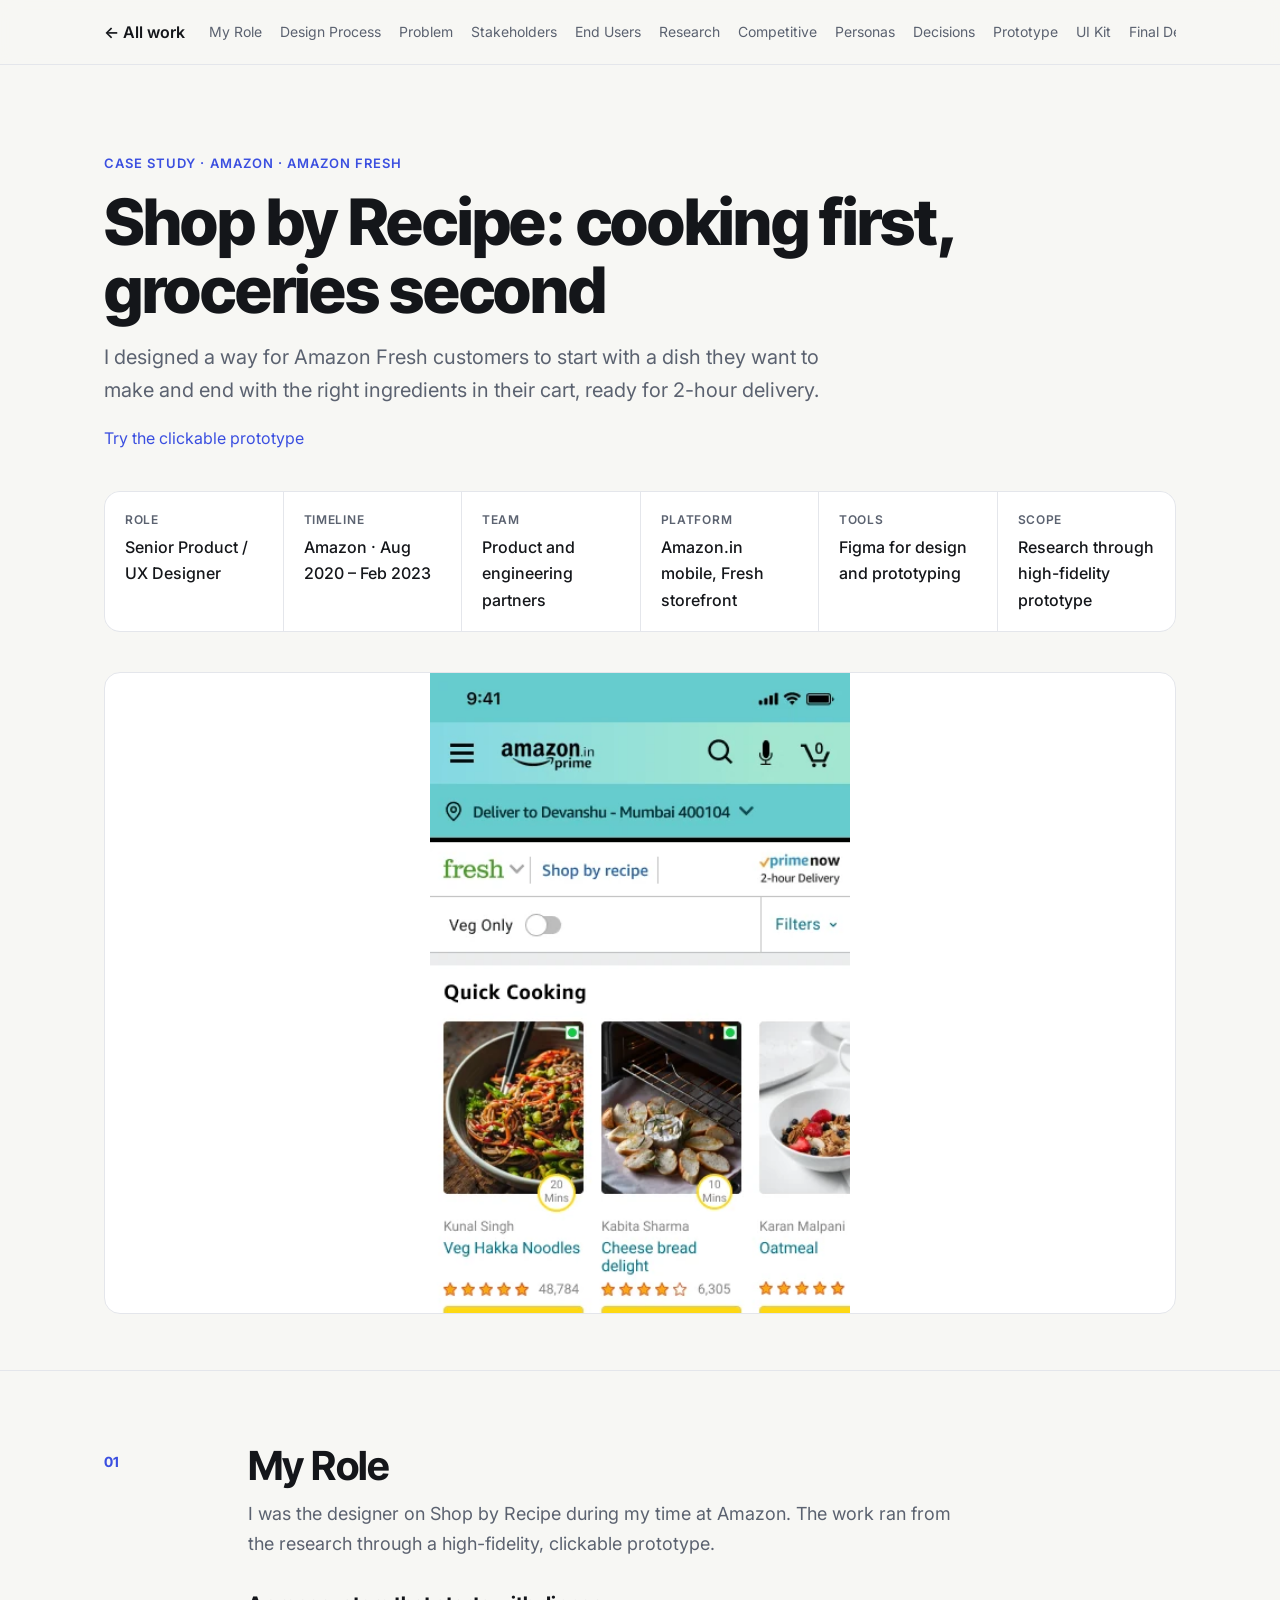
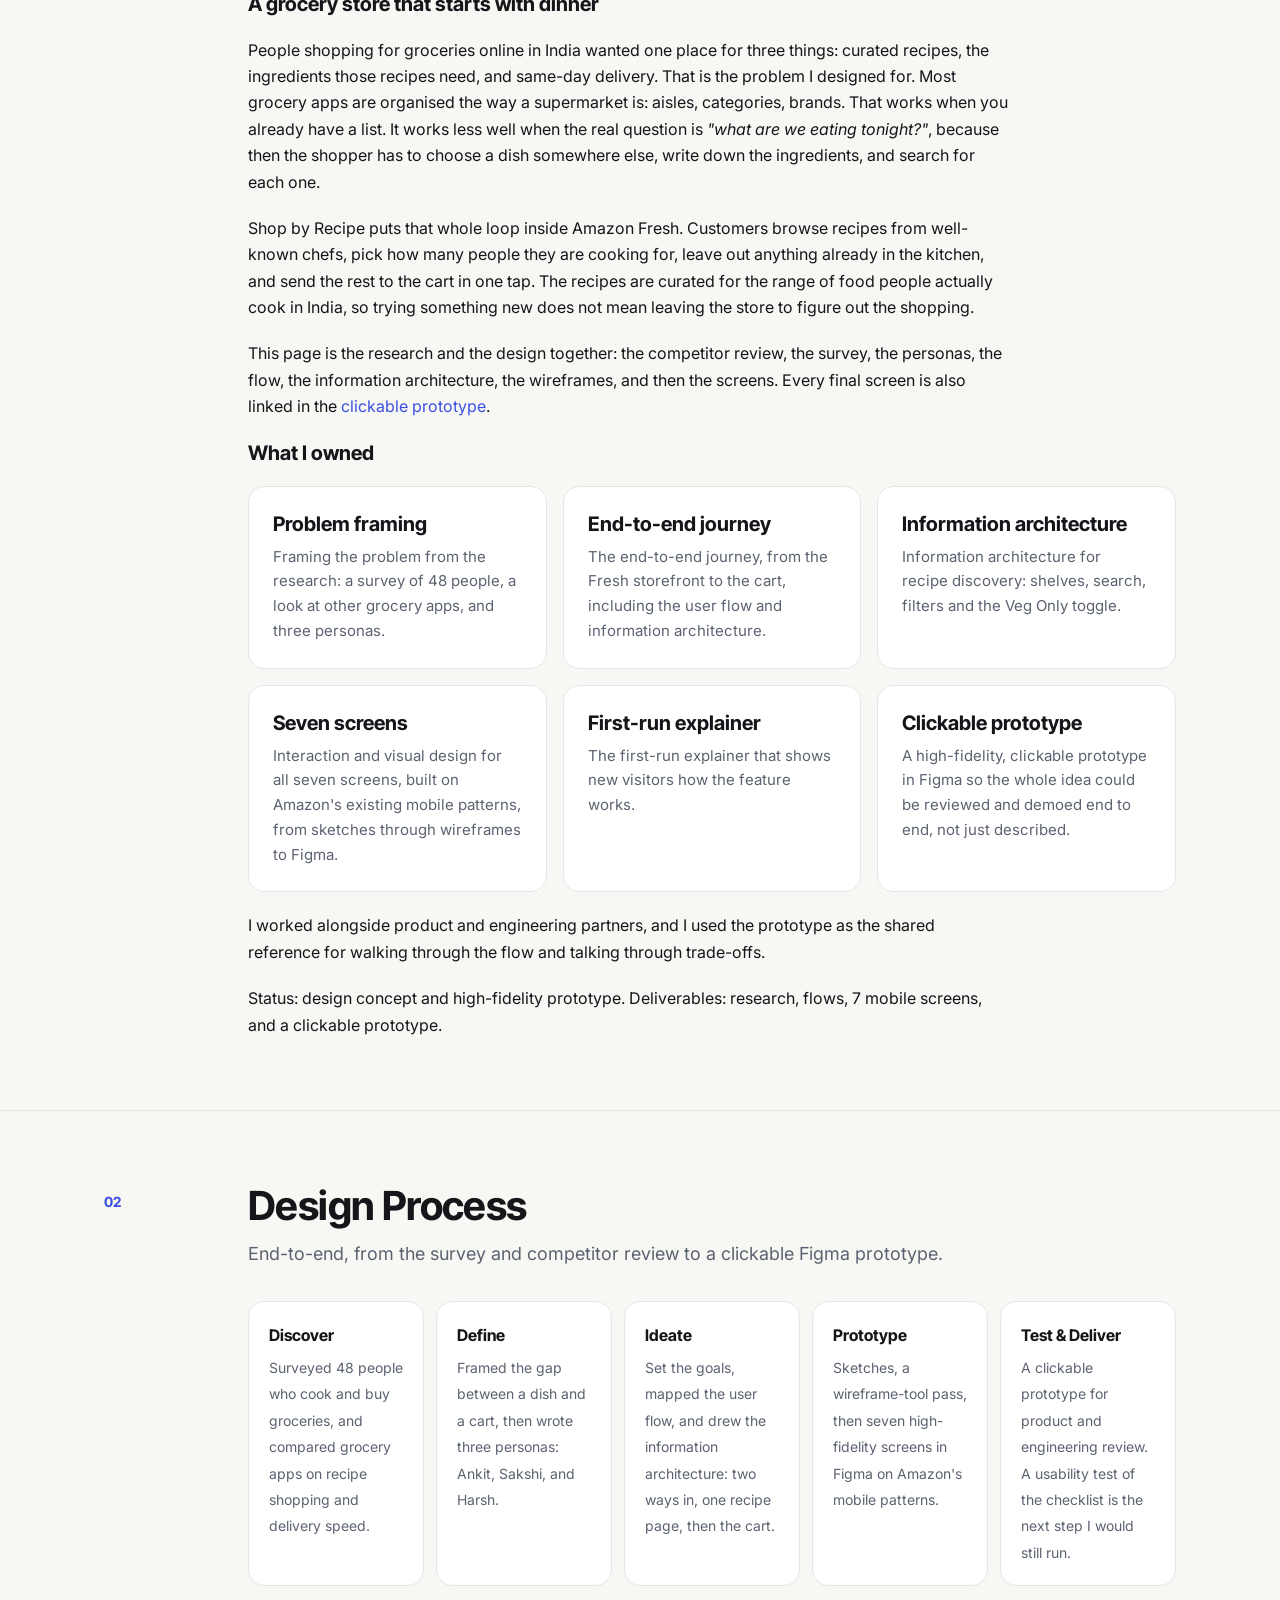
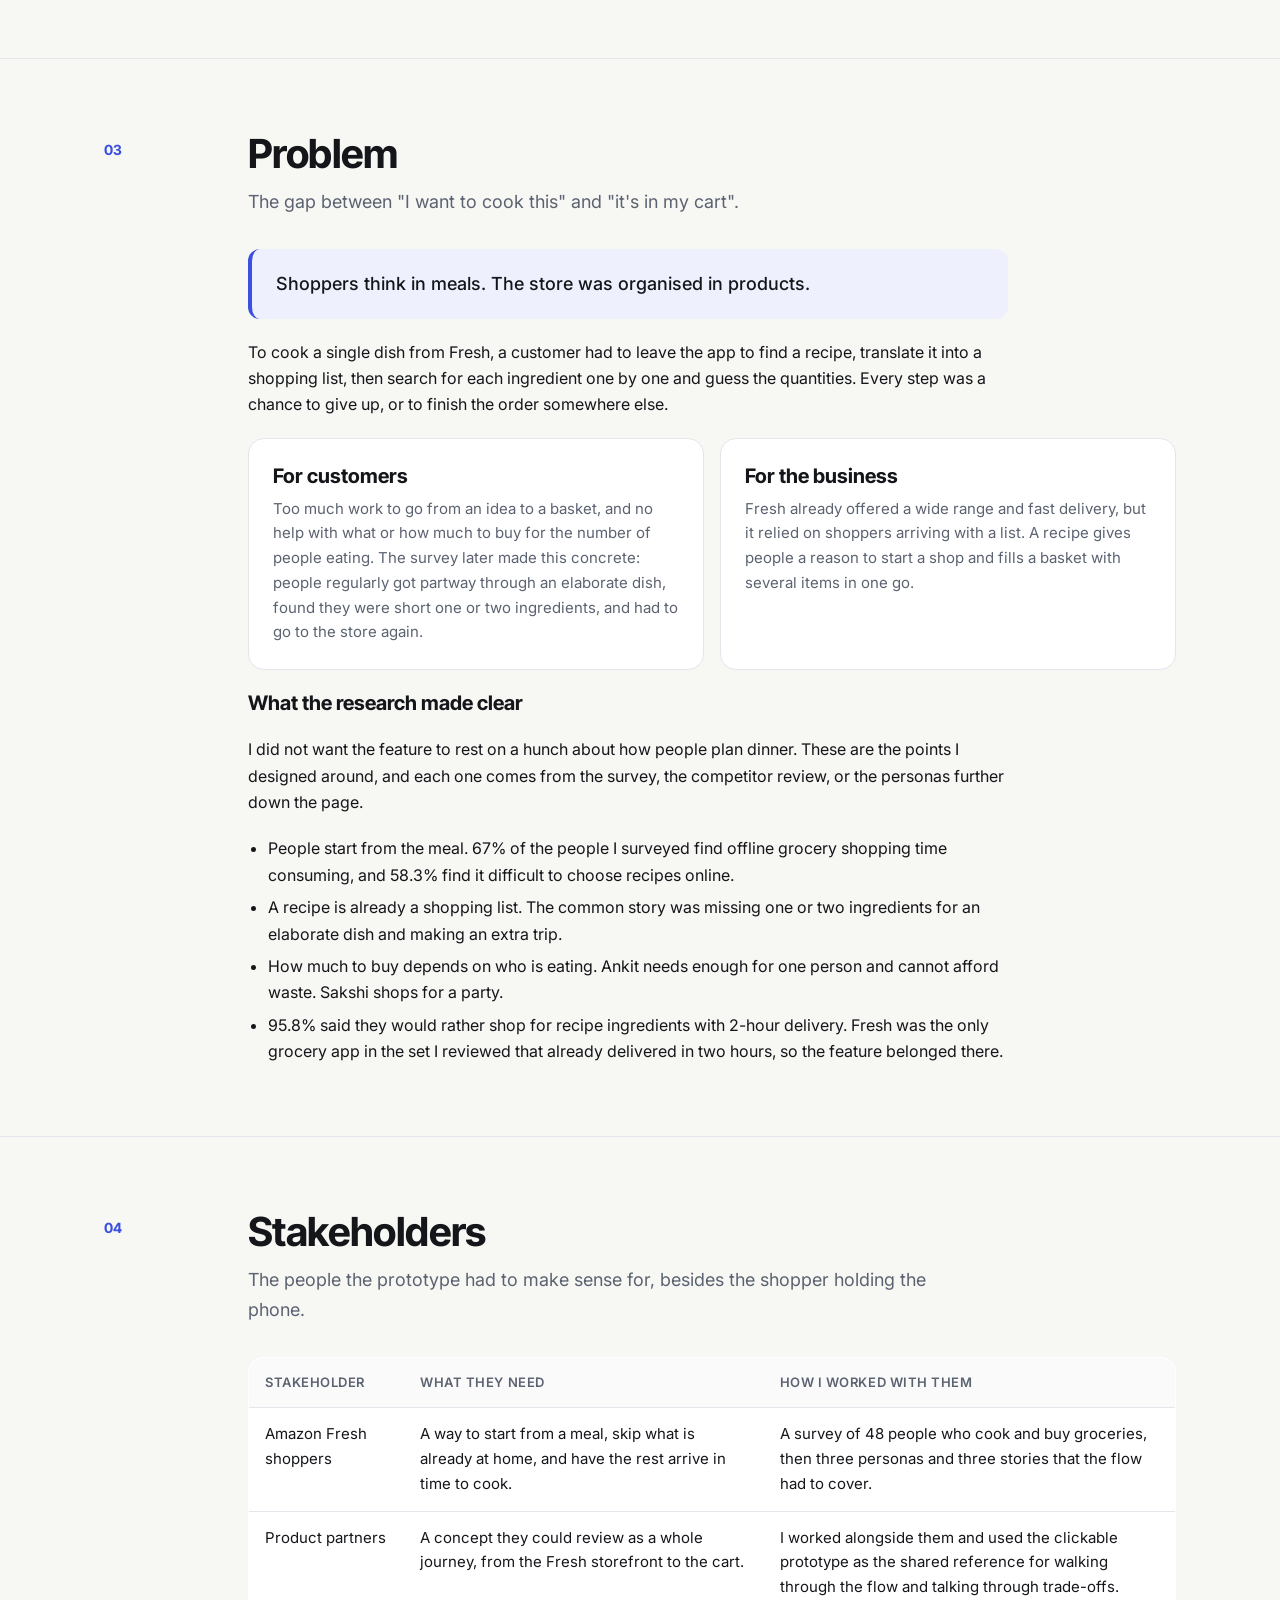
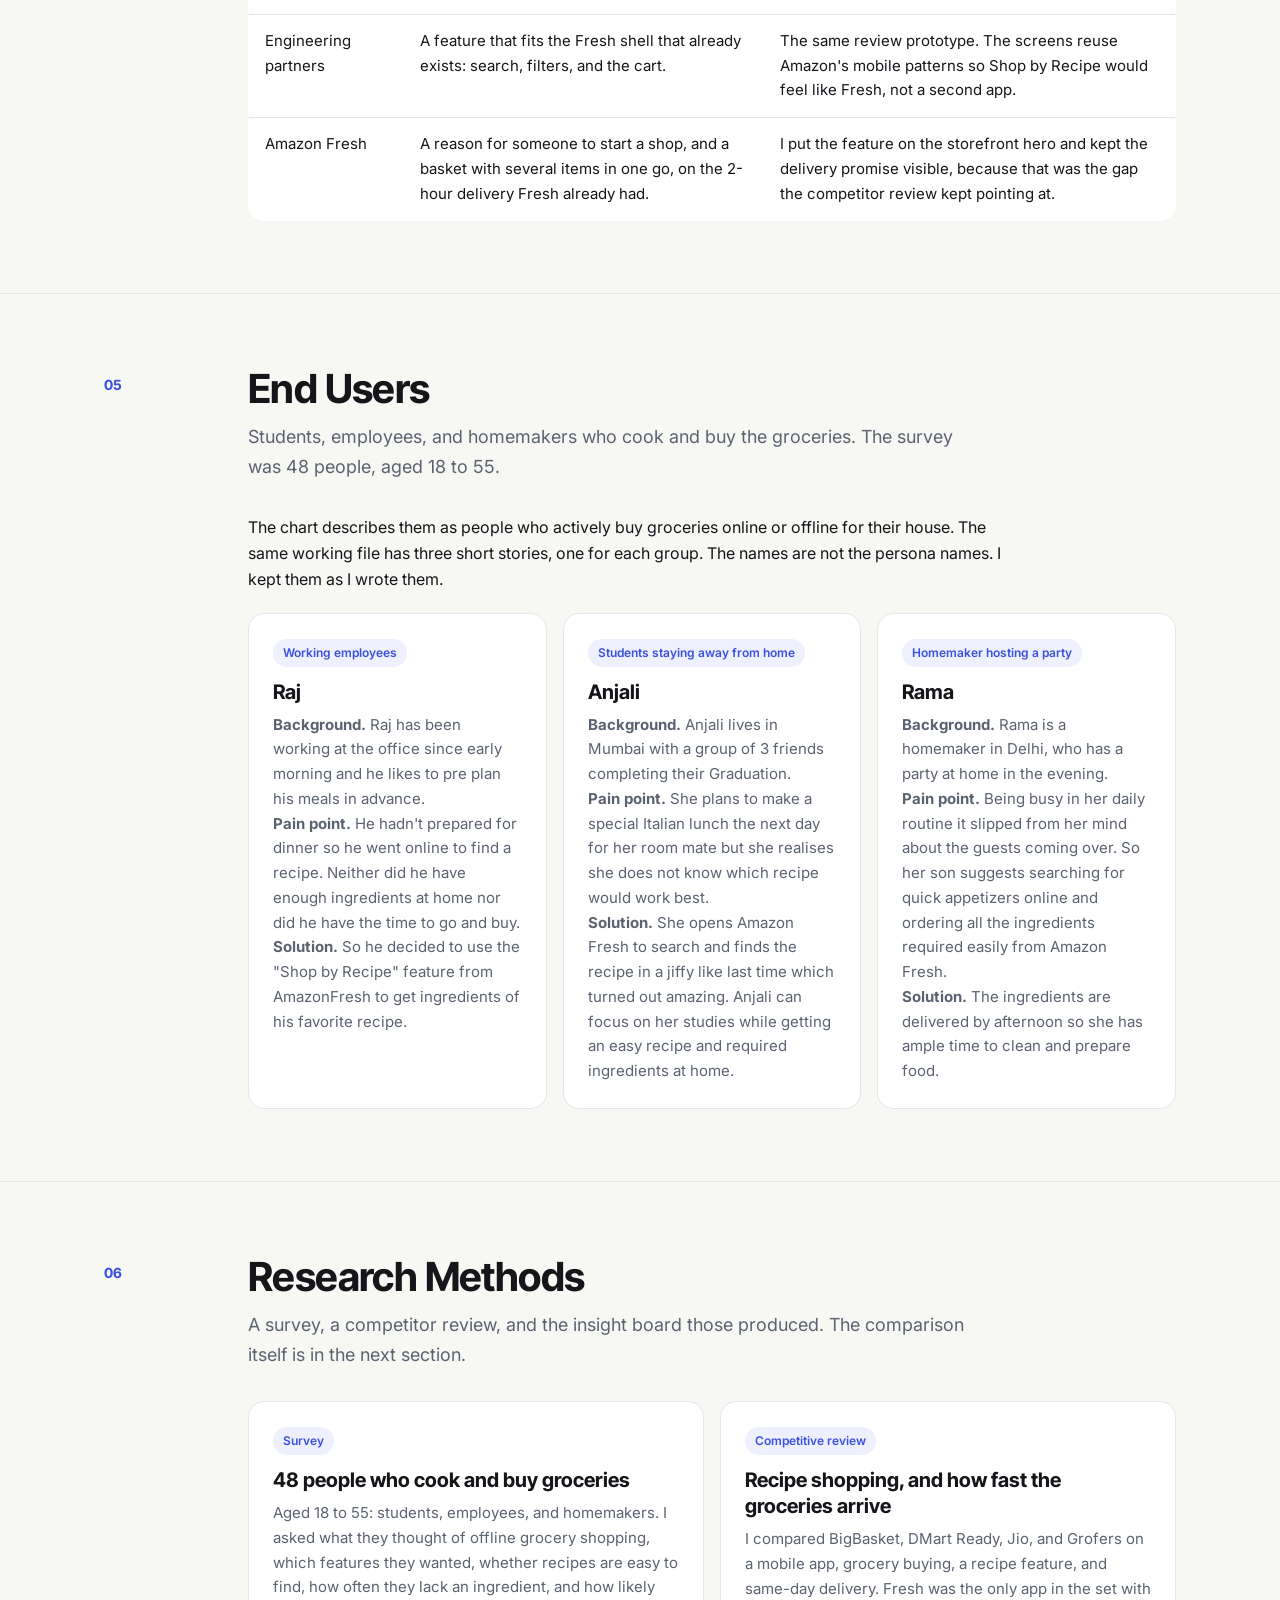
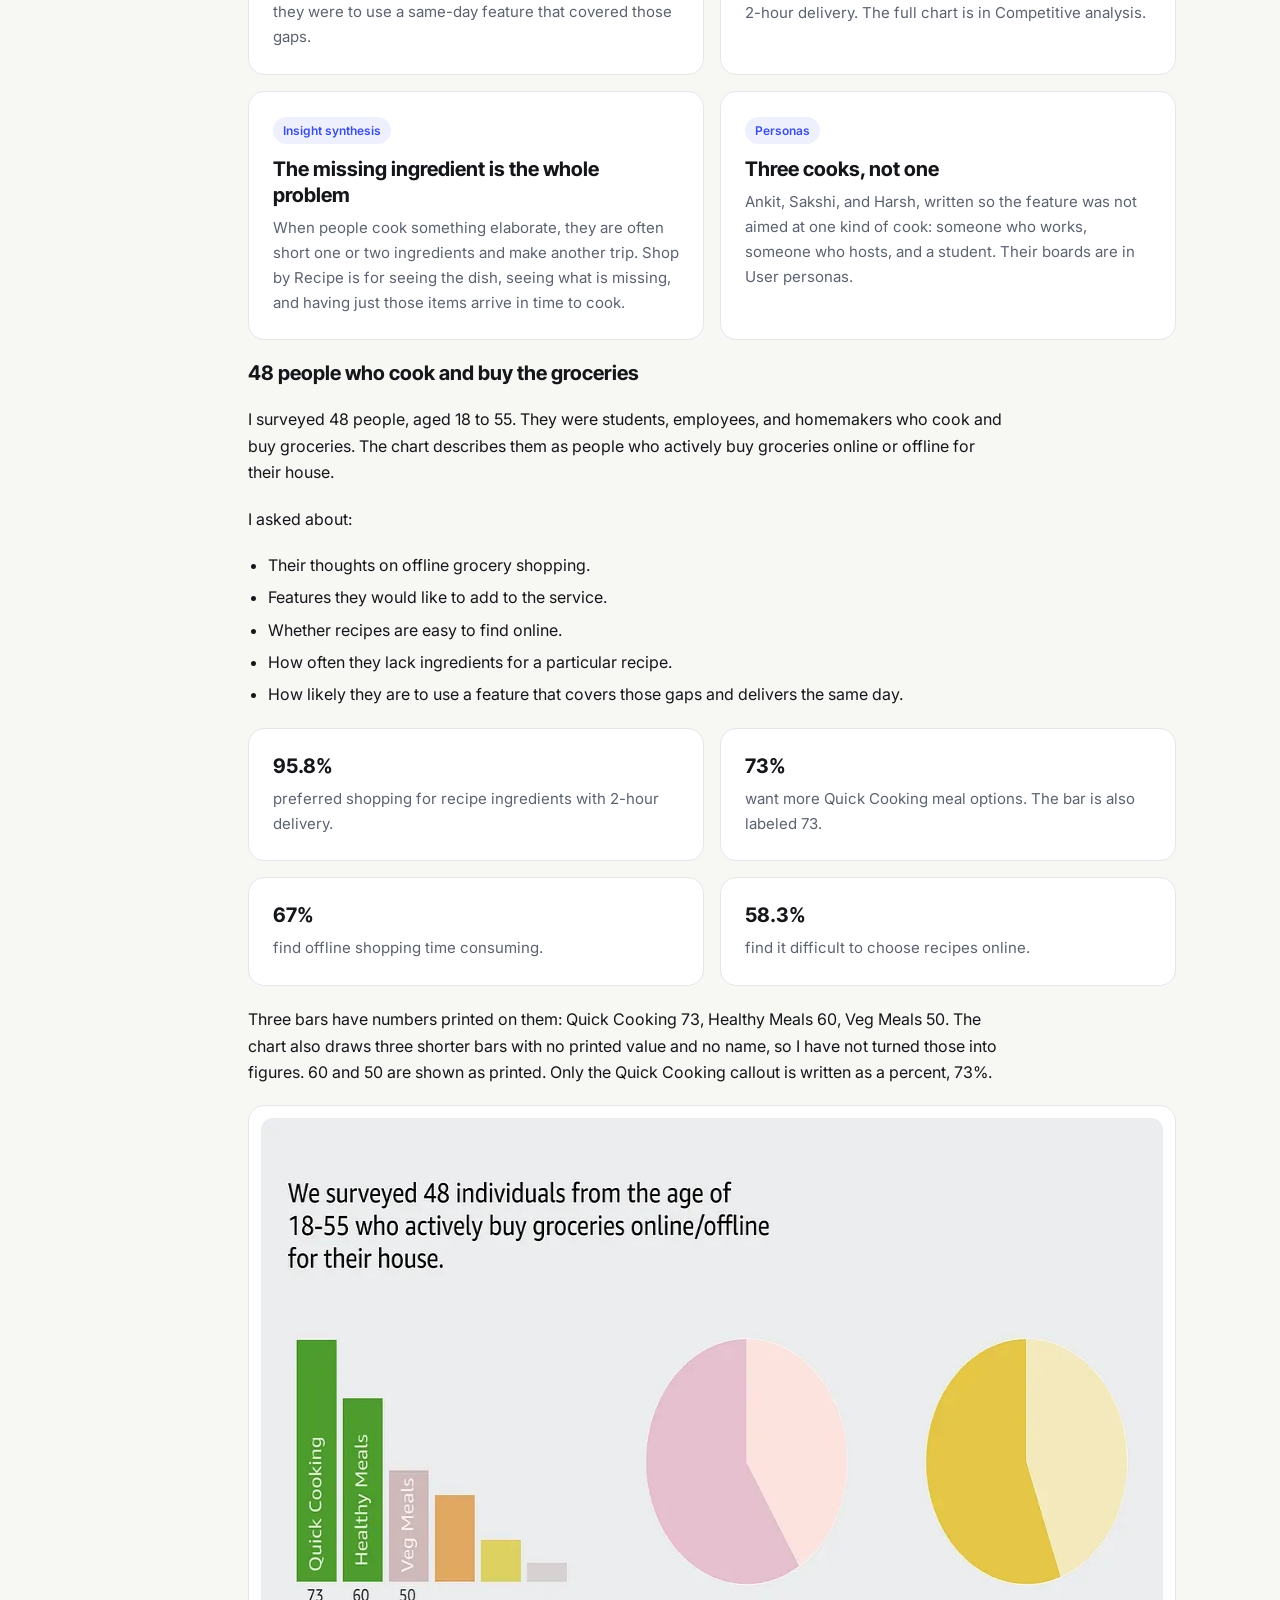
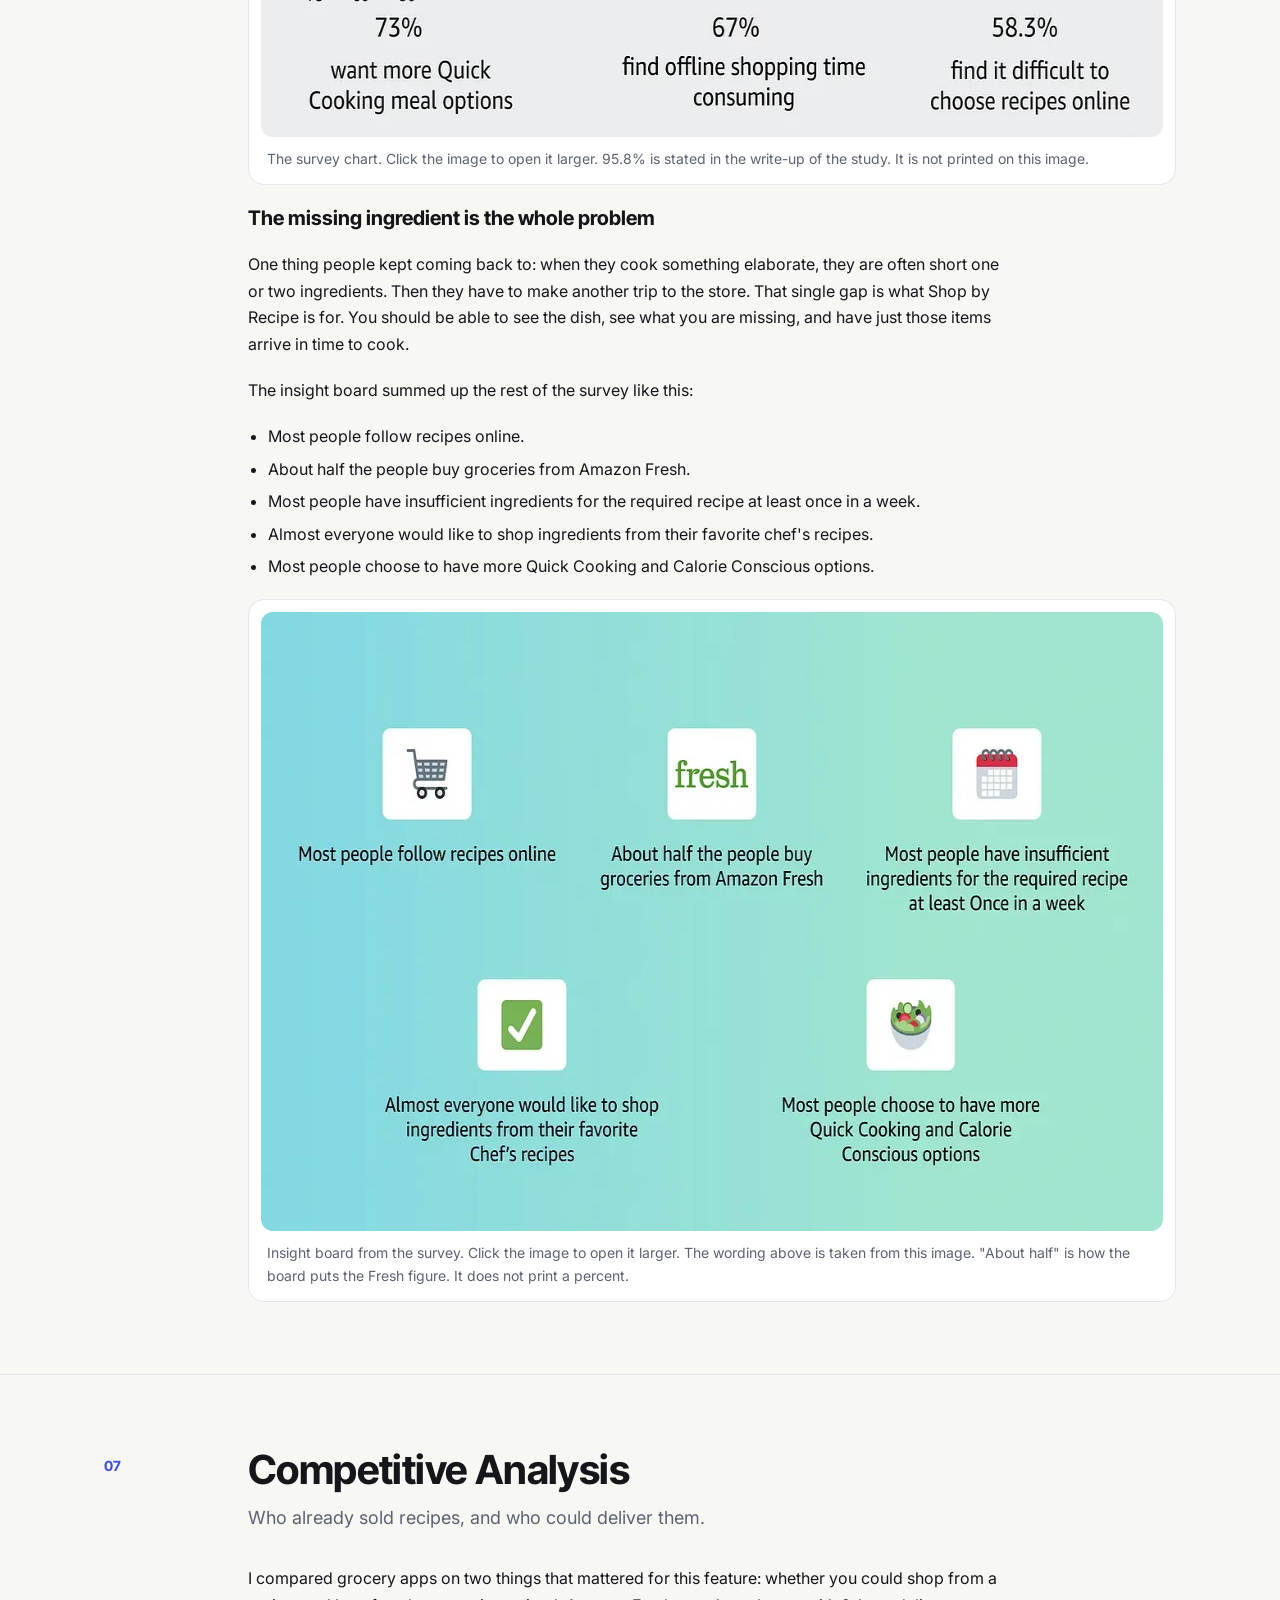
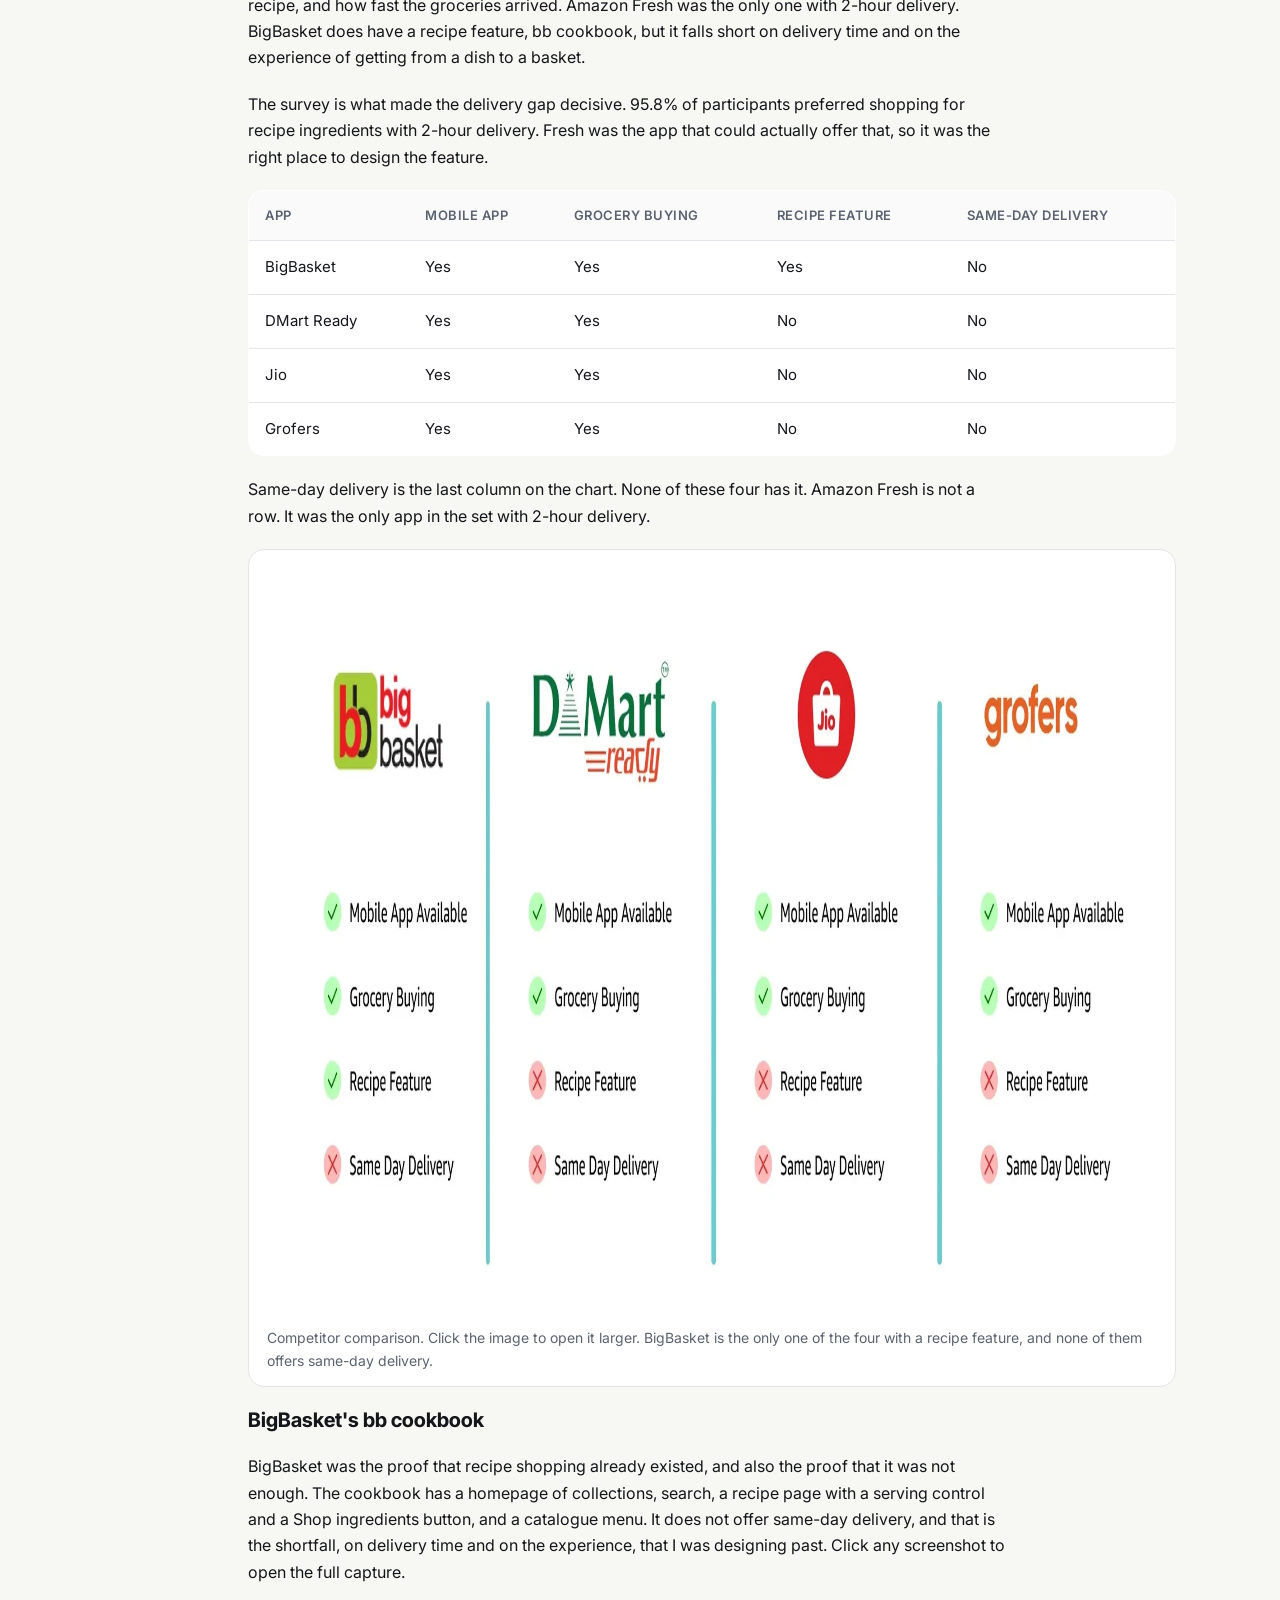
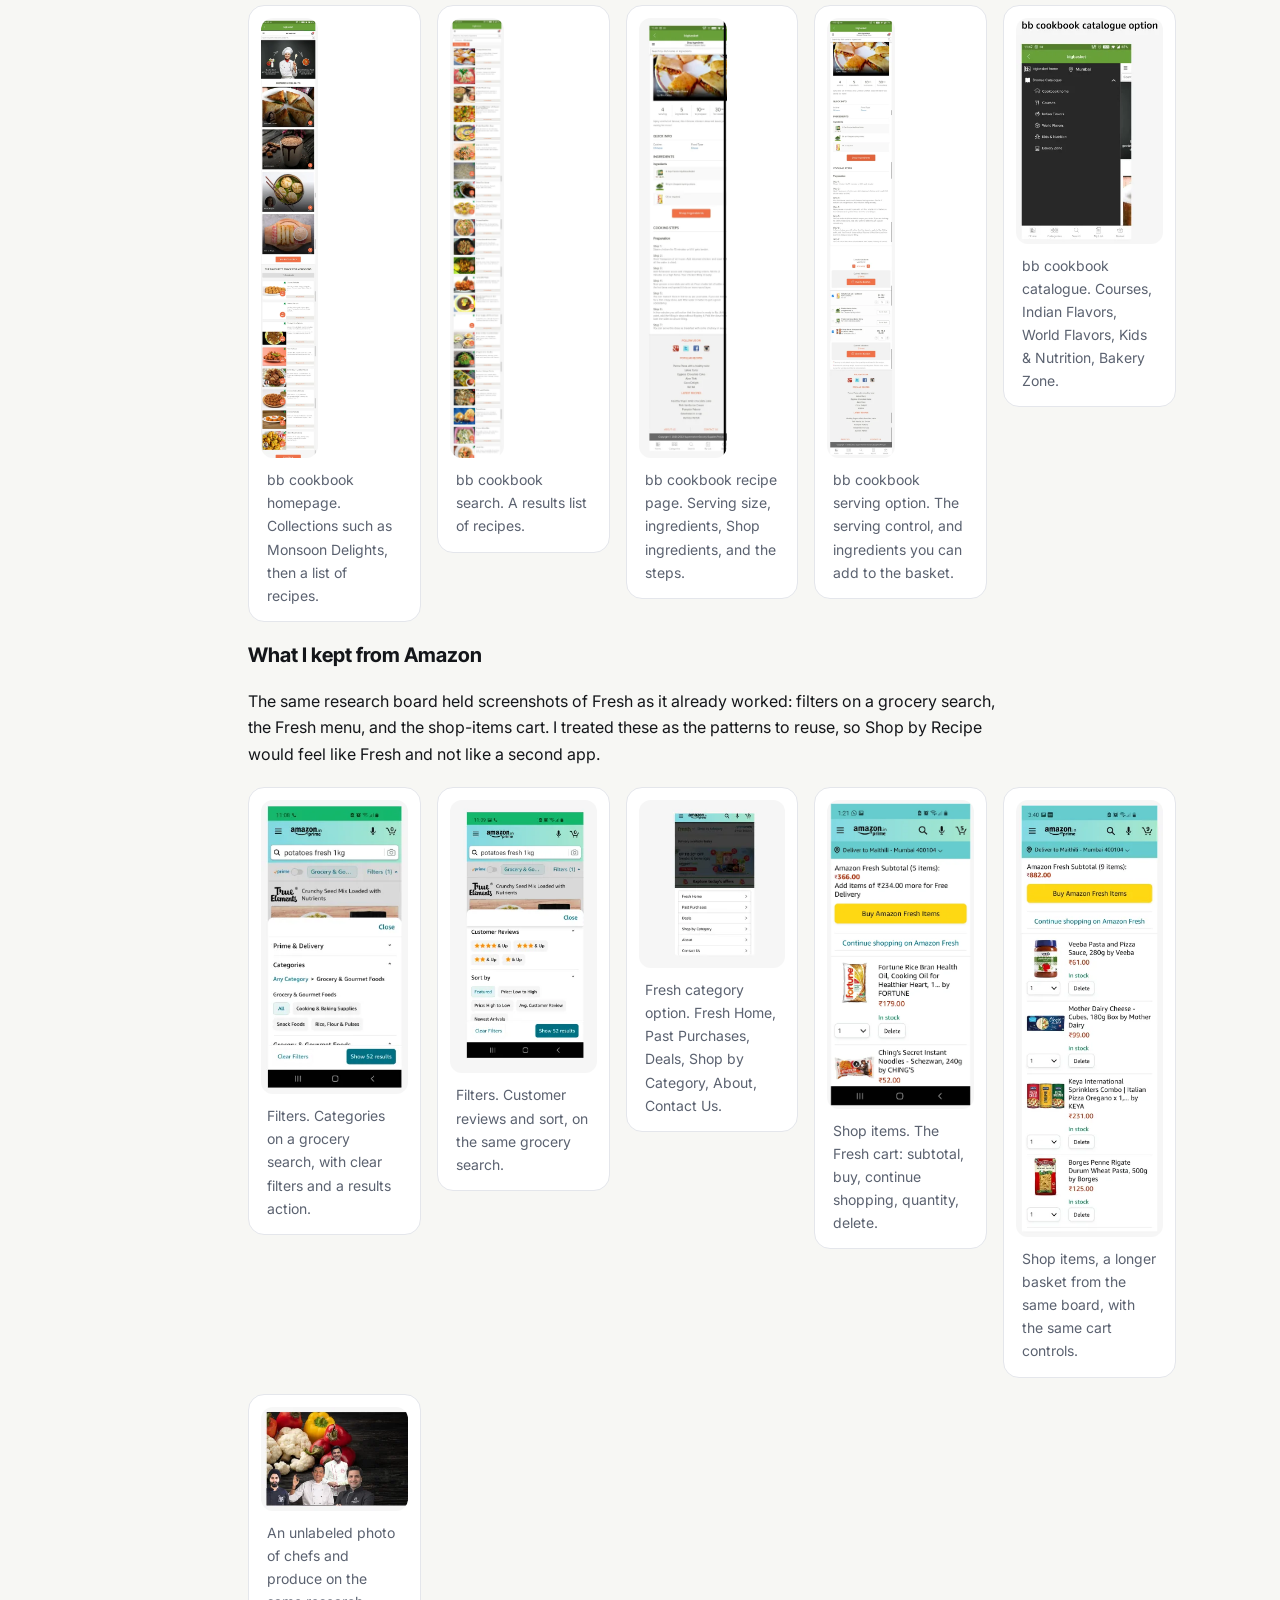
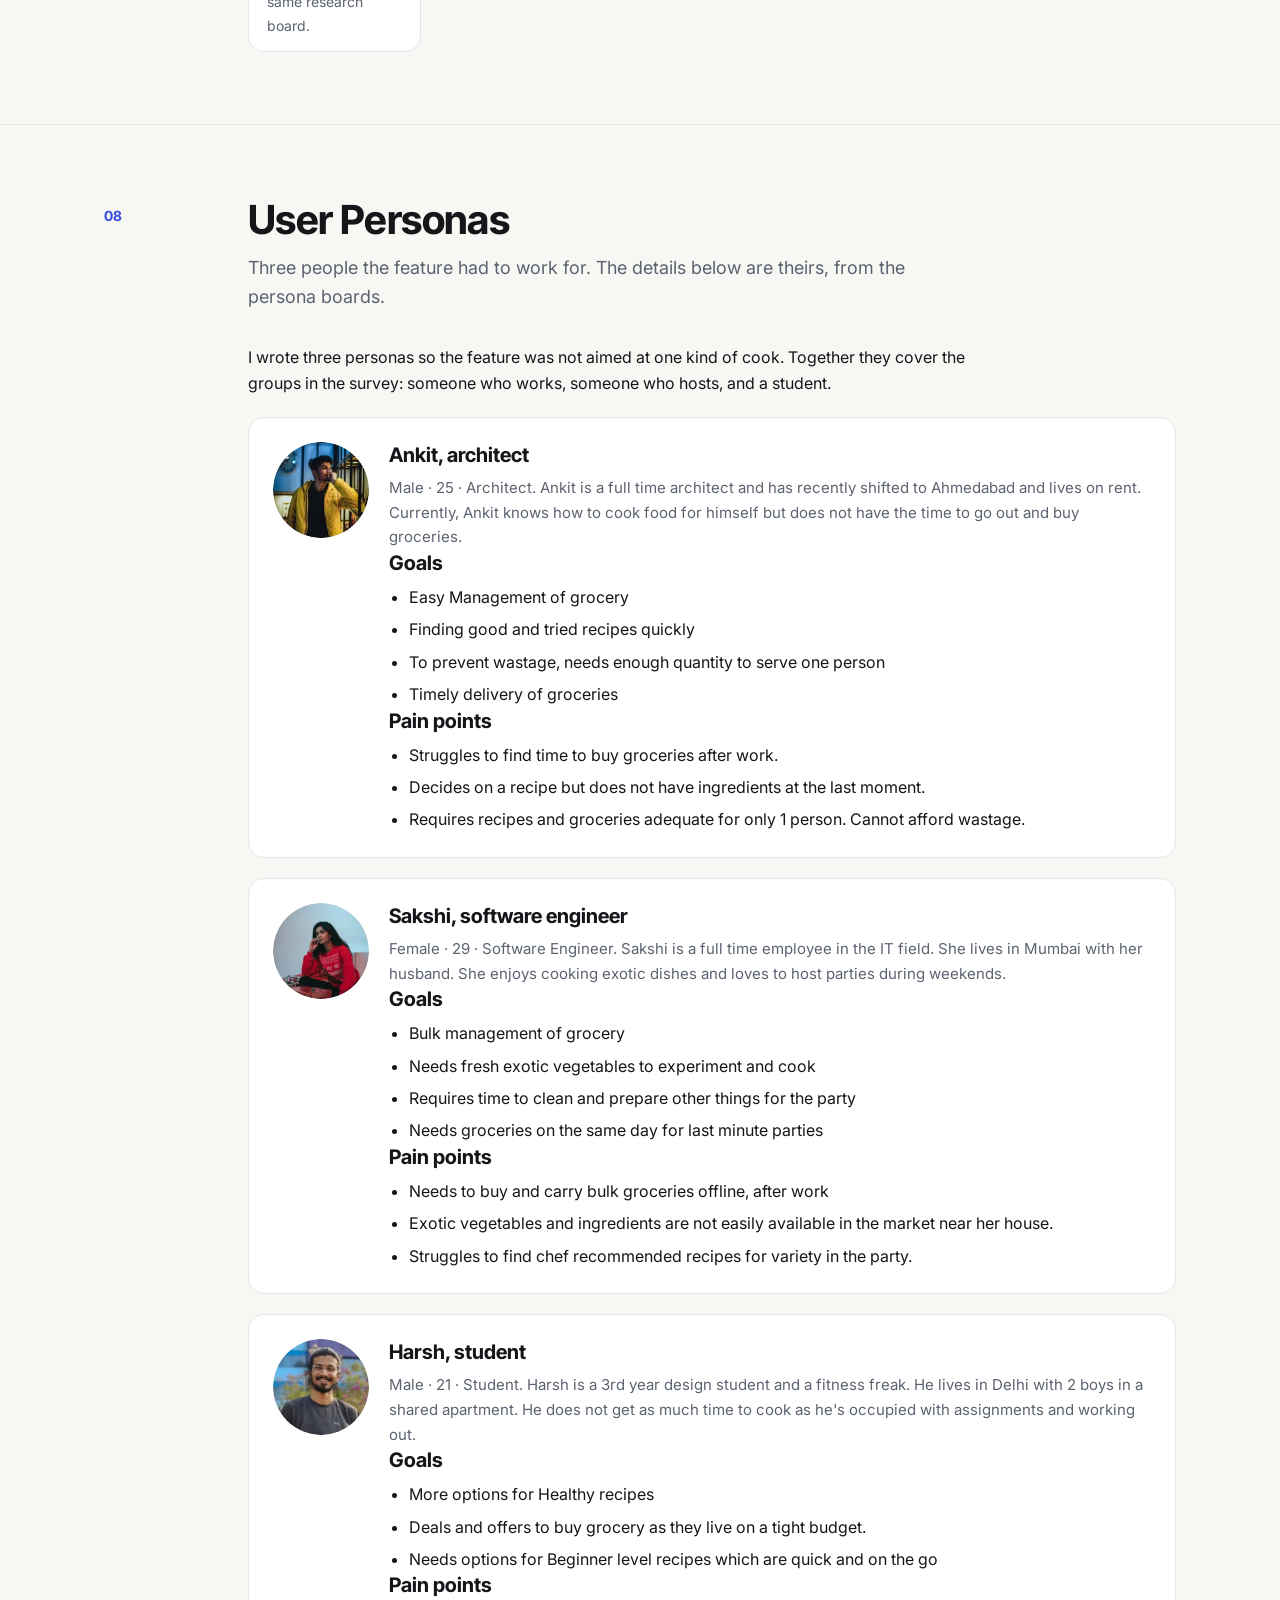
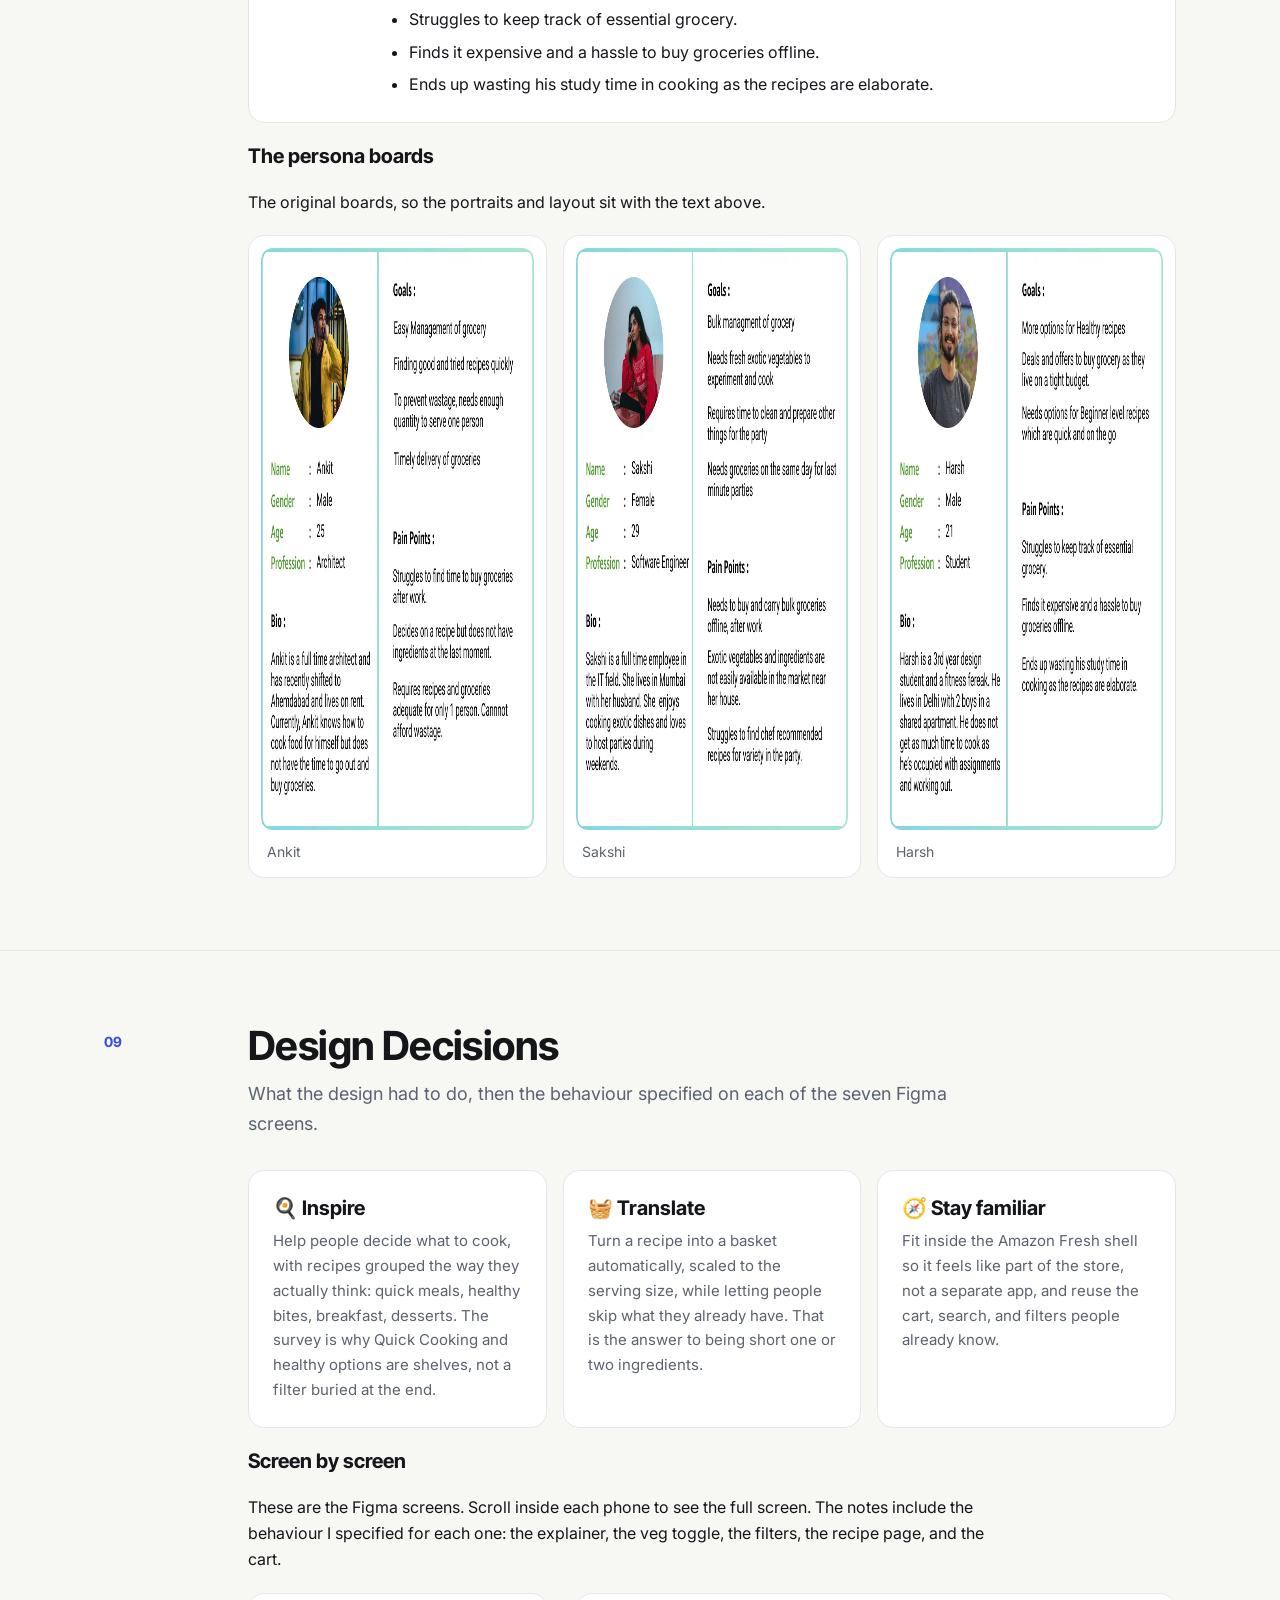
==== index.html @ cc18c510 "Rebuild the Amazon Fresh case study on the shared template. Move the existing research, information " ====
<!doctype html>
<html lang="en">
<head>
<meta charset="utf-8"><meta name="viewport" content="width=device-width,initial-scale=1">
<title>Shop by Recipe for Amazon Fresh — Case Study · Suvarna Myneni</title>
<meta name="description" content="How I researched and designed Shop by Recipe for Amazon Fresh: a mobile flow that turns a dish you want to cook into a ready-to-buy grocery cart. Case study by Suvarna Myneni.">
<meta property="og:title" content="Shop by Recipe for Amazon Fresh · Suvarna Myneni">
<meta property="og:description" content="From the survey and competitor review to a filled Fresh cart. UX case study and clickable prototype.">
<meta property="og:image" content="img/03-shop-by-recipe-home-thumb.webp">
<link rel="stylesheet" href="case-study.css">
<style>
/* Layout only, for tall phone captures and the five-step journey. No palette overrides. */
.cs-cover{display:flex;justify-content:center}
.cs-cover img{width:min(100%,420px);height:640px;object-fit:cover;object-position:top}
.frame{max-height:680px;overflow:auto}
.frame img{width:100%;max-width:375px;height:auto;margin-inline:auto}
.pair{display:grid;grid-template-columns:minmax(180px,300px) 1fr;gap:28px;align-items:start}
.film{display:grid;grid-template-columns:repeat(auto-fill,minmax(150px,1fr));gap:16px;align-items:start}
.film figure{margin:0}
.film img{width:auto;max-width:100%;max-height:440px;height:auto}
.table-scroll{overflow-x:auto}
table.wide{min-width:720px}
.ia ul{margin-top:6px}
.journey{display:grid;grid-template-columns:repeat(5,1fr);gap:12px}
.journey img{width:100%;height:148px;object-fit:cover;object-position:top}
@media (max-width:900px){
  .pair,.journey{grid-template-columns:1fr 1fr}
  .cs-cover img{height:520px}
}
@media (max-width:560px){
  .pair,.journey{grid-template-columns:1fr}
  .frame img{max-width:100%}
}
</style>
</head>
<body>
<nav class="cs-nav"><div class="wrap">
  <a class="back" href="https://suvarnamyneni-project.github.io/">← All work</a>
  <div class="links">
    <a href="#role">My Role</a><a href="#design">Design Process</a><a href="#problem">Problem</a><a href="#stakeholders">Stakeholders</a><a href="#users">End Users</a><a href="#research">Research</a><a href="#competitive">Competitive</a><a href="#personas">Personas</a><a href="#decisions">Decisions</a><a href="#prototype">Prototype</a><a href="#uikit">UI Kit</a><a href="#final">Final Design</a><a href="#outcome">Outcome</a><a href="#metrics">Metrics</a>
  </div>
</div></nav>

<header class="cs-hero"><div class="wrap">
  <div class="eyebrow">Case Study · Amazon · Amazon Fresh</div>
  <h1>Shop by Recipe: cooking first, groceries second</h1>
  <p class="lede">I designed a way for Amazon Fresh customers to start with a dish they want to make and end with the right ingredients in their cart, ready for 2-hour delivery.</p>
  <p style="margin-top:18px"><a href="walkthrough.html">Try the clickable prototype</a></p>
  <dl class="meta">
    <div><dt>Role</dt><dd>Senior Product / UX Designer</dd></div>
    <div><dt>Timeline</dt><dd>Amazon · Aug 2020 – Feb 2023</dd></div>
    <div><dt>Team</dt><dd>Product and engineering partners</dd></div>
    <div><dt>Platform</dt><dd>Amazon.in mobile, Fresh storefront</dd></div>
    <div><dt>Tools</dt><dd>Figma for design and prototyping</dd></div>
    <div><dt>Scope</dt><dd>Research through high-fidelity prototype</dd></div>
  </dl>
  <figure class="cs-cover"><img src="img/03-shop-by-recipe-home.webp" alt="Shop by Recipe homepage on Amazon Fresh, with Quick Cooking recipes, a Veg Only toggle, and Shop items buttons."></figure>
</div></header>

<main>
<section class="cs-section" id="role"><div class="wrap">
  <div class="head"><div class="num">01</div><div><h2>My Role</h2><p>I was the designer on Shop by Recipe during my time at Amazon. The work ran from the research through a high-fidelity, clickable prototype.</p></div></div>
  <div class="body">
    <h3>A grocery store that starts with dinner</h3>
    <p>People shopping for groceries online in India wanted one place for three things: curated recipes, the ingredients those recipes need, and same-day delivery. That is the problem I designed for. Most grocery apps are organised the way a supermarket is: aisles, categories, brands. That works when you already have a list. It works less well when the real question is <em>"what are we eating tonight?"</em>, because then the shopper has to choose a dish somewhere else, write down the ingredients, and search for each one.</p>
    <p>Shop by Recipe puts that whole loop inside Amazon Fresh. Customers browse recipes from well-known chefs, pick how many people they are cooking for, leave out anything already in the kitchen, and send the rest to the cart in one tap. The recipes are curated for the range of food people actually cook in India, so trying something new does not mean leaving the store to figure out the shopping.</p>
    <p>This page is the research and the design together: the competitor review, the survey, the personas, the flow, the information architecture, the wireframes, and then the screens. Every final screen is also linked in the <a href="walkthrough.html">clickable prototype</a>.</p>
    <h3>What I owned</h3>
    <div class="grid g3">
      <div class="card"><h3>Problem framing</h3><p>Framing the problem from the research: a survey of 48 people, a look at other grocery apps, and three personas.</p></div>
      <div class="card"><h3>End-to-end journey</h3><p>The end-to-end journey, from the Fresh storefront to the cart, including the user flow and information architecture.</p></div>
      <div class="card"><h3>Information architecture</h3><p>Information architecture for recipe discovery: shelves, search, filters and the Veg Only toggle.</p></div>
      <div class="card"><h3>Seven screens</h3><p>Interaction and visual design for all seven screens, built on Amazon's existing mobile patterns, from sketches through wireframes to Figma.</p></div>
      <div class="card"><h3>First-run explainer</h3><p>The first-run explainer that shows new visitors how the feature works.</p></div>
      <div class="card"><h3>Clickable prototype</h3><p>A high-fidelity, clickable prototype in Figma so the whole idea could be reviewed and demoed end to end, not just described.</p></div>
    </div>
    <p>I worked alongside product and engineering partners, and I used the prototype as the shared reference for walking through the flow and talking through trade-offs.</p>
    <p>Status: design concept and high-fidelity prototype. Deliverables: research, flows, 7 mobile screens, and a clickable prototype.</p>
  </div>
</div></section>

<section class="cs-section" id="design"><div class="wrap">
  <div class="head"><div class="num">02</div><div><h2>Design Process</h2><p>End-to-end, from the survey and competitor review to a clickable Figma prototype.</p></div></div>
  <div class="body"><div class="process">
    <div class="step"><b>Discover</b><span>Surveyed 48 people who cook and buy groceries, and compared grocery apps on recipe shopping and delivery speed.</span></div>
    <div class="step"><b>Define</b><span>Framed the gap between a dish and a cart, then wrote three personas: Ankit, Sakshi, and Harsh.</span></div>
    <div class="step"><b>Ideate</b><span>Set the goals, mapped the user flow, and drew the information architecture: two ways in, one recipe page, then the cart.</span></div>
    <div class="step"><b>Prototype</b><span>Sketches, a wireframe-tool pass, then seven high-fidelity screens in Figma on Amazon's mobile patterns.</span></div>
    <div class="step"><b>Test &amp; Deliver</b><span>A clickable prototype for product and engineering review. A usability test of the checklist is the next step I would still run.</span></div>
  </div></div>
</div></section>

<section class="cs-section" id="problem"><div class="wrap">
  <div class="head"><div class="num">03</div><div><h2>Problem</h2><p>The gap between "I want to cook this" and "it's in my cart".</p></div></div>
  <div class="body">
    <p class="callout">Shoppers think in meals. The store was organised in products.</p>
    <p>To cook a single dish from Fresh, a customer had to leave the app to find a recipe, translate it into a shopping list, then search for each ingredient one by one and guess the quantities. Every step was a chance to give up, or to finish the order somewhere else.</p>
    <div class="grid g2">
      <div class="card"><h3>For customers</h3><p>Too much work to go from an idea to a basket, and no help with what or how much to buy for the number of people eating. The survey later made this concrete: people regularly got partway through an elaborate dish, found they were short one or two ingredients, and had to go to the store again.</p></div>
      <div class="card"><h3>For the business</h3><p>Fresh already offered a wide range and fast delivery, but it relied on shoppers arriving with a list. A recipe gives people a reason to start a shop and fills a basket with several items in one go.</p></div>
    </div>
    <h3>What the research made clear</h3>
    <p>I did not want the feature to rest on a hunch about how people plan dinner. These are the points I designed around, and each one comes from the survey, the competitor review, or the personas further down the page.</p>
    <ul>
      <li>People start from the meal. 67% of the people I surveyed find offline grocery shopping time consuming, and 58.3% find it difficult to choose recipes online.</li>
      <li>A recipe is already a shopping list. The common story was missing one or two ingredients for an elaborate dish and making an extra trip.</li>
      <li>How much to buy depends on who is eating. Ankit needs enough for one person and cannot afford waste. Sakshi shops for a party.</li>
      <li>95.8% said they would rather shop for recipe ingredients with 2-hour delivery. Fresh was the only grocery app in the set I reviewed that already delivered in two hours, so the feature belonged there.</li>
    </ul>
  </div>
</div></section>

<section class="cs-section" id="stakeholders"><div class="wrap">
  <div class="head"><div class="num">04</div><div><h2>Stakeholders</h2><p>The people the prototype had to make sense for, besides the shopper holding the phone.</p></div></div>
  <div class="body">
    <div class="table-scroll">
    <table>
      <thead><tr><th>Stakeholder</th><th>What they need</th><th>How I worked with them</th></tr></thead>
      <tbody>
        <tr>
          <td>Amazon Fresh shoppers</td>
          <td>A way to start from a meal, skip what is already at home, and have the rest arrive in time to cook.</td>
          <td>A survey of 48 people who cook and buy groceries, then three personas and three stories that the flow had to cover.</td>
        </tr>
        <tr>
          <td>Product partners</td>
          <td>A concept they could review as a whole journey, from the Fresh storefront to the cart.</td>
          <td>I worked alongside them and used the clickable prototype as the shared reference for walking through the flow and talking through trade-offs.</td>
        </tr>
        <tr>
          <td>Engineering partners</td>
          <td>A feature that fits the Fresh shell that already exists: search, filters, and the cart.</td>
          <td>The same review prototype. The screens reuse Amazon's mobile patterns so Shop by Recipe would feel like Fresh, not a second app.</td>
        </tr>
        <tr>
          <td>Amazon Fresh</td>
          <td>A reason for someone to start a shop, and a basket with several items in one go, on the 2-hour delivery Fresh already had.</td>
          <td>I put the feature on the storefront hero and kept the delivery promise visible, because that was the gap the competitor review kept pointing at.</td>
        </tr>
      </tbody>
    </table>
    </div>
  </div>
</div></section>

<section class="cs-section" id="users"><div class="wrap">
  <div class="head"><div class="num">05</div><div><h2>End Users</h2><p>Students, employees, and homemakers who cook and buy the groceries. The survey was 48 people, aged 18 to 55.</p></div></div>
  <div class="body">
    <p>The chart describes them as people who actively buy groceries online or offline for their house. The same working file has three short stories, one for each group. The names are not the persona names. I kept them as I wrote them.</p>
    <div class="grid g3">
      <article class="card">
        <span class="tag">Working employees</span>
        <h3>Raj</h3>
        <p><b>Background.</b> Raj has been working at the office since early morning and he likes to pre plan his meals in advance.</p>
        <p><b>Pain point.</b> He hadn't prepared for dinner so he went online to find a recipe. Neither did he have enough ingredients at home nor did he have the time to go and buy.</p>
        <p><b>Solution.</b> So he decided to use the "Shop by Recipe" feature from AmazonFresh to get ingredients of his favorite recipe.</p>
      </article>
      <article class="card">
        <span class="tag">Students staying away from home</span>
        <h3>Anjali</h3>
        <p><b>Background.</b> Anjali lives in Mumbai with a group of 3 friends completing their Graduation.</p>
        <p><b>Pain point.</b> She plans to make a special Italian lunch the next day for her room mate but she realises she does not know which recipe would work best.</p>
        <p><b>Solution.</b> She opens Amazon Fresh to search and finds the recipe in a jiffy like last time which turned out amazing. Anjali can focus on her studies while getting an easy recipe and required ingredients at home.</p>
      </article>
      <article class="card">
        <span class="tag">Homemaker hosting a party</span>
        <h3>Rama</h3>
        <p><b>Background.</b> Rama is a homemaker in Delhi, who has a party at home in the evening.</p>
        <p><b>Pain point.</b> Being busy in her daily routine it slipped from her mind about the guests coming over. So her son suggests searching for quick appetizers online and ordering all the ingredients required easily from Amazon Fresh.</p>
        <p><b>Solution.</b> The ingredients are delivered by afternoon so she has ample time to clean and prepare food.</p>
      </article>
    </div>
  </div>
</div></section>

<section class="cs-section" id="research"><div class="wrap">
  <div class="head"><div class="num">06</div><div><h2>Research Methods</h2><p>A survey, a competitor review, and the insight board those produced. The comparison itself is in the next section.</p></div></div>
  <div class="body">
    <div class="grid g2">
      <div class="card"><span class="tag">Survey</span><h3>48 people who cook and buy groceries</h3><p>Aged 18 to 55: students, employees, and homemakers. I asked what they thought of offline grocery shopping, which features they wanted, whether recipes are easy to find, how often they lack an ingredient, and how likely they were to use a same-day feature that covered those gaps.</p></div>
      <div class="card"><span class="tag">Competitive review</span><h3>Recipe shopping, and how fast the groceries arrive</h3><p>I compared BigBasket, DMart Ready, Jio, and Grofers on a mobile app, grocery buying, a recipe feature, and same-day delivery. Fresh was the only app in the set with 2-hour delivery. The full chart is in Competitive analysis.</p></div>
      <div class="card"><span class="tag">Insight synthesis</span><h3>The missing ingredient is the whole problem</h3><p>When people cook something elaborate, they are often short one or two ingredients and make another trip. Shop by Recipe is for seeing the dish, seeing what is missing, and having just those items arrive in time to cook.</p></div>
      <div class="card"><span class="tag">Personas</span><h3>Three cooks, not one</h3><p>Ankit, Sakshi, and Harsh, written so the feature was not aimed at one kind of cook: someone who works, someone who hosts, and a student. Their boards are in User personas.</p></div>
    </div>

    <h3 id="survey">48 people who cook and buy the groceries</h3>
    <p>I surveyed 48 people, aged 18 to 55. They were students, employees, and homemakers who cook and buy groceries. The chart describes them as people who actively buy groceries online or offline for their house.</p>
    <p>I asked about:</p>
    <ul>
      <li>Their thoughts on offline grocery shopping.</li>
      <li>Features they would like to add to the service.</li>
      <li>Whether recipes are easy to find online.</li>
      <li>How often they lack ingredients for a particular recipe.</li>
      <li>How likely they are to use a feature that covers those gaps and delivers the same day.</li>
    </ul>
    <div class="grid g2">
      <div class="card"><h3>95.8%</h3><p>preferred shopping for recipe ingredients with 2-hour delivery.</p></div>
      <div class="card"><h3>73%</h3><p>want more Quick Cooking meal options. The bar is also labeled 73.</p></div>
      <div class="card"><h3>67%</h3><p>find offline shopping time consuming.</p></div>
      <div class="card"><h3>58.3%</h3><p>find it difficult to choose recipes online.</p></div>
    </div>
    <p>Three bars have numbers printed on them: Quick Cooking 73, Healthy Meals 60, Veg Meals 50. The chart also draws three shorter bars with no printed value and no name, so I have not turned those into figures. 60 and 50 are shown as printed. Only the Quick Cooking callout is written as a percent, 73%.</p>
    <figure class="figure">
      <a href="img/research-survey.webp"><img src="img/research-survey.webp" width="1100" height="619" alt="Survey chart. 48 people aged 18 to 55 who buy groceries online or offline for their house. Bars: Quick Cooking 73, Healthy Meals 60, Veg Meals 50, and three shorter unlabeled bars. Callouts: 73 percent want more Quick Cooking meal options, 67 percent find offline shopping time consuming, 58.3 percent find it difficult to choose recipes online."></a>
      <figcaption>The survey chart. Click the image to open it larger. 95.8% is stated in the write-up of the study. It is not printed on this image.</figcaption>
    </figure>

    <h3 id="insights">The missing ingredient is the whole problem</h3>
    <p>One thing people kept coming back to: when they cook something elaborate, they are often short one or two ingredients. Then they have to make another trip to the store. That single gap is what Shop by Recipe is for. You should be able to see the dish, see what you are missing, and have just those items arrive in time to cook.</p>
    <p>The insight board summed up the rest of the survey like this:</p>
    <ul>
      <li>Most people follow recipes online.</li>
      <li>About half the people buy groceries from Amazon Fresh.</li>
      <li>Most people have insufficient ingredients for the required recipe at least once in a week.</li>
      <li>Almost everyone would like to shop ingredients from their favorite chef's recipes.</li>
      <li>Most people choose to have more Quick Cooking and Calorie Conscious options.</li>
    </ul>
    <figure class="figure">
      <a href="img/research-insights.webp"><img src="img/research-insights.webp" width="1100" height="619" alt="Five survey insights: most people follow recipes online; about half buy groceries from Amazon Fresh; most people have insufficient ingredients at least once a week; almost everyone would like to shop ingredients from a favorite chef's recipes; most people want more Quick Cooking and Calorie Conscious options."></a>
      <figcaption>Insight board from the survey. Click the image to open it larger. The wording above is taken from this image. "About half" is how the board puts the Fresh figure. It does not print a percent.</figcaption>
    </figure>
  </div>
</div></section>

<section class="cs-section" id="competitive"><div class="wrap">
  <div class="head"><div class="num">07</div><div><h2>Competitive Analysis</h2><p>Who already sold recipes, and who could deliver them.</p></div></div>
  <div class="body">
    <p>I compared grocery apps on two things that mattered for this feature: whether you could shop from a recipe, and how fast the groceries arrived. Amazon Fresh was the only one with 2-hour delivery. BigBasket does have a recipe feature, bb cookbook, but it falls short on delivery time and on the experience of getting from a dish to a basket.</p>
    <p>The survey is what made the delivery gap decisive. 95.8% of participants preferred shopping for recipe ingredients with 2-hour delivery. Fresh was the app that could actually offer that, so it was the right place to design the feature.</p>
    <div class="table-scroll">
    <table class="wide">
      <thead>
        <tr><th>App</th><th>Mobile app</th><th>Grocery buying</th><th>Recipe feature</th><th>Same-day delivery</th></tr>
      </thead>
      <tbody>
        <tr><td>BigBasket</td><td>Yes</td><td>Yes</td><td>Yes</td><td>No</td></tr>
        <tr><td>DMart Ready</td><td>Yes</td><td>Yes</td><td>No</td><td>No</td></tr>
        <tr><td>Jio</td><td>Yes</td><td>Yes</td><td>No</td><td>No</td></tr>
        <tr><td>Grofers</td><td>Yes</td><td>Yes</td><td>No</td><td>No</td></tr>
      </tbody>
    </table>
    </div>
    <p>Same-day delivery is the last column on the chart. None of these four has it. Amazon Fresh is not a row. It was the only app in the set with 2-hour delivery.</p>
    <figure class="figure">
      <a href="img/research-comparison.webp"><img src="img/research-comparison.webp" width="2000" height="754" alt="Comparison chart of BigBasket, DMart Ready, Jio, and Grofers. All four have a mobile app and grocery buying. Only BigBasket has a recipe feature. None has same-day delivery."></a>
      <figcaption>Competitor comparison. Click the image to open it larger. BigBasket is the only one of the four with a recipe feature, and none of them offers same-day delivery.</figcaption>
    </figure>

    <h3>BigBasket's bb cookbook</h3>
    <p>BigBasket was the proof that recipe shopping already existed, and also the proof that it was not enough. The cookbook has a homepage of collections, search, a recipe page with a serving control and a Shop ingredients button, and a catalogue menu. It does not offer same-day delivery, and that is the shortfall, on delivery time and on the experience, that I was designing past. Click any screenshot to open the full capture.</p>
    <div class="film">
      <figure class="figure">
        <a href="img/bb-cookbook-homepage.webp"><img src="img/bb-cookbook-homepage.webp" width="219" height="1681" alt="BigBasket bb cookbook homepage, with a monsoon collection and a list of recipes."></a>
        <figcaption>bb cookbook homepage. Collections such as Monsoon Delights, then a list of recipes.</figcaption>
      </figure>
      <figure class="figure">
        <a href="img/bb-cookbook-search.webp"><img src="img/bb-cookbook-search.webp" width="230" height="1861" alt="BigBasket bb cookbook search results, a vertical list of recipes."></a>
        <figcaption>bb cookbook search. A results list of recipes.</figcaption>
      </figure>
      <figure class="figure">
        <a href="img/bb-cookbook-recipe.webp"><img src="img/bb-cookbook-recipe.webp" width="220" height="1090" alt="BigBasket recipe page for a dish, with serving size, ingredients, a Shop ingredients button, and cooking steps."></a>
        <figcaption>bb cookbook recipe page. Serving size, ingredients, Shop ingredients, and the steps.</figcaption>
      </figure>
      <figure class="figure">
        <a href="img/bb-cookbook-serving.webp"><img src="img/bb-cookbook-serving.webp" width="230" height="1495" alt="BigBasket recipe page focused on the serving option and adding ingredients to the basket."></a>
        <figcaption>bb cookbook serving option. The serving control, and ingredients you can add to the basket.</figcaption>
      </figure>
      <figure class="figure">
        <a href="img/bb-cookbook-catalogue.webp"><img src="img/bb-cookbook-catalogue.webp" width="280" height="430" alt="BigBasket catalogue menu listing Courses, Indian Flavors, World Flavors, Kids and Nutrition, and Bakery Zone."></a>
        <figcaption>bb cookbook catalogue. Courses, Indian Flavors, World Flavors, Kids &amp; Nutrition, Bakery Zone.</figcaption>
      </figure>
    </div>

    <h3>What I kept from Amazon</h3>
    <p>The same research board held screenshots of Fresh as it already worked: filters on a grocery search, the Fresh menu, and the shop-items cart. I treated these as the patterns to reuse, so Shop by Recipe would feel like Fresh and not like a second app.</p>
    <div class="film">
      <figure class="figure">
        <a href="img/amazon-filters-categories.webp"><img src="img/amazon-filters-categories.webp" width="230" height="461" alt="Amazon grocery search filters, with category choices, clear filters, and a results button."></a>
        <figcaption>Filters. Categories on a grocery search, with clear filters and a results action.</figcaption>
      </figure>
      <figure class="figure">
        <a href="img/amazon-filters-reviews.webp"><img src="img/amazon-filters-reviews.webp" width="263" height="490" alt="Amazon grocery search filters for customer reviews and sort order."></a>
        <figcaption>Filters. Customer reviews and sort, on the same grocery search.</figcaption>
      </figure>
      <figure class="figure">
        <a href="img/amazon-fresh-category.webp"><img src="img/amazon-fresh-category.webp" width="240" height="275" alt="Amazon Fresh menu with Fresh Home, Past Purchases, Deals, Shop by Category, About, and Contact Us."></a>
        <figcaption>Fresh category option. Fresh Home, Past Purchases, Deals, Shop by Category, About, Contact Us.</figcaption>
      </figure>
      <figure class="figure">
        <a href="img/amazon-shop-items.webp"><img src="img/amazon-shop-items.webp" width="397" height="835" alt="Amazon Fresh cart with a subtotal, Buy Amazon Fresh Items, continue shopping, and line items with quantity and delete."></a>
        <figcaption>Shop items. The Fresh cart: subtotal, buy, continue shopping, quantity, delete.</figcaption>
      </figure>
      <figure class="figure">
        <a href="img/amazon-shop-items-long.webp"><img src="img/amazon-shop-items-long.webp" width="262" height="780" alt="A longer Amazon Fresh cart listing several grocery products with quantity and delete controls."></a>
        <figcaption>Shop items, a longer basket from the same board, with the same cart controls.</figcaption>
      </figure>
      <figure class="figure">
        <a href="img/research-chefs.webp"><img src="img/research-chefs.webp" width="289" height="206" alt="Unlabeled photograph from the research board showing four chefs in front of cauliflower and bell peppers."></a>
        <figcaption>An unlabeled photo of chefs and produce on the same research board.</figcaption>
      </figure>
    </div>
  </div>
</div></section>

<section class="cs-section" id="personas"><div class="wrap">
  <div class="head"><div class="num">08</div><div><h2>User Personas</h2><p>Three people the feature had to work for. The details below are theirs, from the persona boards.</p></div></div>
  <div class="body">
    <p>I wrote three personas so the feature was not aimed at one kind of cook. Together they cover the groups in the survey: someone who works, someone who hosts, and a student.</p>

    <article class="card persona">
      <img class="avatar" src="img/persona-ankit-avatar.webp" width="151" height="151" alt="Portrait of Ankit, a man in a yellow jacket.">
      <div>
        <h3>Ankit, architect</h3>
        <p>Male · 25 · Architect. Ankit is a full time architect and has recently shifted to Ahmedabad and lives on rent. Currently, Ankit knows how to cook food for himself but does not have the time to go out and buy groceries.</p>
        <h3>Goals</h3>
        <ul>
          <li>Easy Management of grocery</li>
          <li>Finding good and tried recipes quickly</li>
          <li>To prevent wastage, needs enough quantity to serve one person</li>
          <li>Timely delivery of groceries</li>
        </ul>
        <h3>Pain points</h3>
        <ul>
          <li>Struggles to find time to buy groceries after work.</li>
          <li>Decides on a recipe but does not have ingredients at the last moment.</li>
          <li>Requires recipes and groceries adequate for only 1 person. Cannot afford wastage.</li>
        </ul>
      </div>
    </article>

    <article class="card persona">
      <img class="avatar" src="img/persona-sakshi-avatar.webp" width="151" height="151" alt="Portrait of Sakshi, a woman in a red sweater sitting on a couch.">
      <div>
        <h3>Sakshi, software engineer</h3>
        <p>Female · 29 · Software Engineer. Sakshi is a full time employee in the IT field. She lives in Mumbai with her husband. She enjoys cooking exotic dishes and loves to host parties during weekends.</p>
        <h3>Goals</h3>
        <ul>
          <li>Bulk management of grocery</li>
          <li>Needs fresh exotic vegetables to experiment and cook</li>
          <li>Requires time to clean and prepare other things for the party</li>
          <li>Needs groceries on the same day for last minute parties</li>
        </ul>
        <h3>Pain points</h3>
        <ul>
          <li>Needs to buy and carry bulk groceries offline, after work</li>
          <li>Exotic vegetables and ingredients are not easily available in the market near her house.</li>
          <li>Struggles to find chef recommended recipes for variety in the party.</li>
        </ul>
      </div>
    </article>

    <article class="card persona">
      <img class="avatar" src="img/persona-harsh-avatar.webp" width="151" height="151" alt="Portrait of Harsh, a young man with glasses smiling outdoors.">
      <div>
        <h3>Harsh, student</h3>
        <p>Male · 21 · Student. Harsh is a 3rd year design student and a fitness freak. He lives in Delhi with 2 boys in a shared apartment. He does not get as much time to cook as he's occupied with assignments and working out.</p>
        <h3>Goals</h3>
        <ul>
          <li>More options for Healthy recipes</li>
          <li>Deals and offers to buy grocery as they live on a tight budget.</li>
          <li>Needs options for Beginner level recipes which are quick and on the go</li>
        </ul>
        <h3>Pain points</h3>
        <ul>
          <li>Struggles to keep track of essential grocery.</li>
          <li>Finds it expensive and a hassle to buy groceries offline.</li>
          <li>Ends up wasting his study time in cooking as the recipes are elaborate.</li>
        </ul>
      </div>
    </article>

    <h3>The persona boards</h3>
    <p>The original boards, so the portraits and layout sit with the text above.</p>
    <div class="grid g3">
      <figure class="figure"><a href="img/persona-ankit.webp"><img src="img/persona-ankit.webp" width="691" height="582" alt="Persona board for Ankit, 25, architect in Ahmedabad."></a><figcaption>Ankit</figcaption></figure>
      <figure class="figure"><a href="img/persona-sakshi.webp"><img src="img/persona-sakshi.webp" width="691" height="582" alt="Persona board for Sakshi, 29, software engineer in Mumbai."></a><figcaption>Sakshi</figcaption></figure>
      <figure class="figure"><a href="img/persona-harsh.webp"><img src="img/persona-harsh.webp" width="691" height="582" alt="Persona board for Harsh, 21, design student in Delhi."></a><figcaption>Harsh</figcaption></figure>
    </div>
  </div>
</div></section>

<section class="cs-section" id="decisions"><div class="wrap">
  <div class="head"><div class="num">09</div><div><h2>Design Decisions</h2><p>What the design had to do, then the behaviour specified on each of the seven Figma screens.</p></div></div>
  <div class="body">
    <div class="grid g3" id="goals">
      <div class="card"><h3>🍳 Inspire</h3><p>Help people decide what to cook, with recipes grouped the way they actually think: quick meals, healthy bites, breakfast, desserts. The survey is why Quick Cooking and healthy options are shelves, not a filter buried at the end.</p></div>
      <div class="card"><h3>🧺 Translate</h3><p>Turn a recipe into a basket automatically, scaled to the serving size, while letting people skip what they already have. That is the answer to being short one or two ingredients.</p></div>
      <div class="card"><h3>🧭 Stay familiar</h3><p>Fit inside the Amazon Fresh shell so it feels like part of the store, not a separate app, and reuse the cart, search, and filters people already know.</p></div>
    </div>

    <h3 id="screens">Screen by screen</h3>
    <p>These are the Figma screens. Scroll inside each phone to see the full screen. The notes include the behaviour I specified for each one: the explainer, the veg toggle, the filters, the recipe page, and the cart.</p>

    <div class="pair">
      <figure class="figure">
        <div class="frame"><img src="img/01-fresh-landing.webp" width="375" height="1111" alt="Amazon Fresh landing page with a Shop by Recipe banner and breakfast recipes"></div>
        <figcaption>Amazon Fresh landing. <a href="walkthrough.html#landing">Open in the prototype</a></figcaption>
      </figure>
      <div>
        <div class="card"><span class="tag">Screen 1 · Entry point</span><h3>Meet shoppers where they already are</h3><p>On the Fresh homepage you can start from the Shop by Recipe banner, or keep browsing the categories underneath it. Rather than hide the feature in a menu, I gave it the hero, with chef faces that signal "cooking" before you read a word.</p></div>
        <div class="grid g2">
          <div class="card"><h3>Two actions in one banner</h3><p>The whole banner opens the recipe homepage for people ready to browse. "See how it works" is in the banner for people who want the model first. It opens a picture-and-text explainer of the steps.</p></div>
          <div class="card"><h3>A taste of recipes on the storefront</h3><p>A Breakfast Recipes shelf sits below the offers, so the idea is visible even to people who scroll past the banner. Each card already has its own Shop items button.</p></div>
          <div class="card"><h3>Delivery promise up front</h3><p>The delivery address, "Delivery available Tuesday" and the 2-hour Prime Now badge stay at the top, because the value of a recipe drops if the ingredients arrive too late to cook. That was the gap the competitor review kept pointing at.</p></div>
        </div>
      </div>
    </div>

    <div class="pair">
      <figure class="figure">
        <div class="frame"><img src="img/02-how-it-works.webp" width="375" height="932" alt="How it works explainer with four illustrated steps"></div>
        <figcaption>How it works. <a href="walkthrough.html#infographic">Open in the prototype</a></figcaption>
      </figure>
      <div>
        <div class="card"><span class="tag">Screen 2 · Onboarding</span><h3>Explain the model in four pictures</h3><p>Buying from a recipe is a new idea for a grocery store, so "See how it works" opens a short, skimmable explainer instead of a tutorial. Pictures and a line of text, one step at a time.</p></div>
        <div class="grid g2">
          <div class="card"><h3>One line per step</h3><p>Browse recipes by top chefs, choose a serving size, modify or shop the ingredients, get delivery in 2 hours. Each step pairs a short line with an illustration, alternating left and right so the eye zig-zags down the page.</p></div>
          <div class="card"><h3>End on the reward</h3><p>The page closes with "Enjoy your meal!" rather than a feature list, keeping the focus on the outcome.</p></div>
        </div>
      </div>
    </div>

    <div class="pair">
      <figure class="figure">
        <div class="frame"><img src="img/03-shop-by-recipe-home.webp" width="375" height="2106" alt="Shop by Recipe homepage with shelves for Quick Cooking, Healthy Bites, Chef Special, Breakfast and Desserts"></div>
        <figcaption>Shop by Recipe homepage. <a href="walkthrough.html#home">Open in the prototype</a></figcaption>
      </figure>
      <div>
        <div class="card"><span class="tag">Screen 3 · Discovery</span><h3>Shelves by occasion, not by cuisine</h3><p>The homepage is recipes from top chefs, for an Indian audience, arranged by the kind of meal you want. Quick Cooking and Healthy Bites are here because the survey asked for them. Breakfast, Chef Special, and Desserts sit alongside.</p></div>
        <div class="grid g2">
          <div class="card"><h3>Cards that answer the key questions at a glance</h3><p>Each card shows the dish photo, the chef's name, the rating and review count, a cooking-time badge, and a veg or non-veg marker, so people can compare without opening each recipe.</p></div>
          <div class="card"><h3>Veg Only as a first-class toggle</h3><p>The veg / non-veg toggle sits next to Filters, not inside them. Switching it shows only that set. For many shoppers, vegetarian is a rule rather than a preference.</p></div>
          <div class="card"><h3>Filters for a narrower set</h3><p>Filters narrow the shelves to a category or another set the shopper cares about, without making them leave the homepage.</p></div>
          <div class="card"><h3>A shortcut for the decided</h3><p>Shop items on every card lets someone buy the ingredients directly and skip the recipe page. That is there for the person who already knows the dish.</p></div>
          <div class="card"><h3>Wayfinding</h3><p>A "Shop by recipe" label replaces "Shop by category" in the Fresh tab bar, so people always know which mode of the store they are in.</p></div>
        </div>
      </div>
    </div>

    <div class="pair">
      <figure class="figure">
        <div class="frame"><img src="img/04-search-results.webp" width="375" height="1270" alt="Search results for chinese recipes"></div>
        <figcaption>Recipe search results. <a href="walkthrough.html#search">Open in the prototype</a></figcaption>
      </figure>
      <div>
        <div class="card"><span class="tag">Screens 4–5 · Search</span><h3>Search that feels like Amazon search</h3><p>When someone already knows what they want, for example "chinese recipes", they search. The results can mix categories. I deliberately reused the standard Amazon results layout so nothing has to be learned.</p></div>
        <div class="grid g2">
          <div class="card"><h3>List view for comparison</h3><p>Results switch from shelves to a vertical list with a larger thumbnail, so time, rating and chef line up and are easy to scan down.</p></div>
          <div class="card"><h3>Filters that match the way recipes differ</h3><p>Veg Only stays where it was on the homepage. Filters narrow the list by category, cuisine, difficulty, and customer rating.</p></div>
          <div class="card"><h3>Room for sponsored products</h3><p>A sponsored placement sits above the results, keeping Amazon's ad inventory without breaking up the recipe list.</p></div>
        </div>
        <p>The Figma file has a second frame of this screen (v2) with the same layout and extra space at the bottom; both are in the prototype. <a href="walkthrough.html#search-v2">Open the v2 frame</a>.</p>
      </div>
    </div>

    <div class="pair">
      <figure class="figure">
        <div class="frame"><img src="img/06-recipe-page.webp" width="375" height="3032" alt="Recipe page for Veg Hakka Noodles with serving size, ingredients, directions and reviews"></div>
        <figcaption>Recipe page. <a href="walkthrough.html#recipe">Open in the prototype</a></figcaption>
      </figure>
      <div>
        <div class="card"><span class="tag">Screen 6 · Decision</span><h3>Everything needed to commit to a dish</h3><p>The recipe page is where browsing turns into buying. It opens with the title and a header image, and I ordered the rest by the questions people ask before they cook: can I make this, how long will it take, and what do I need?</p></div>
        <div class="grid g2">
          <div class="card"><h3>Confidence, share, and save</h3><p>Category, rating, and an image carousel come first, with share and wishlist on the header. The cooking-time badge and the chef's name and photo follow, before any instructions.</p></div>
          <div class="card"><h3>Serving size drives the quantities</h3><p>A serving-size dropdown sits with difficulty and with prep, cooking, and total time. Choosing a serving size changes the ingredient quantities to match. Difficulty runs from Easy to Hard, and the time goes up as the dish gets harder.</p></div>
          <div class="card"><h3>An ingredient list that is also a checklist</h3><p>Every ingredient is listed. A green tick means the item goes in the basket; a yellow plus means it was left out and can be added back. In the example, five of eight ingredients are ticked, and those five are exactly what show up in the cart. A full-width Shop Ingredients button closes the list, and there is a direct way to shop those ingredients from here.</p></div>
          <div class="card"><h3>Directions, then verified reviews</h3><p>The steps are written to be followed in order. After that, verified users can look at recipe photos, add their own, write a review, and rate the recipe. "Rate this recipe" closes the page.</p></div>
        </div>
      </div>
    </div>

    <div class="pair">
      <figure class="figure">
        <div class="frame"><img src="img/07-shop-items.webp" width="375" height="1441" alt="Amazon Fresh cart with five recipe ingredients"></div>
        <figcaption>Shop items. <a href="walkthrough.html#shop">Open in the prototype</a></figcaption>
      </figure>
      <div>
        <div class="card"><span class="tag">Screen 7 · Conversion</span><h3>Land in the cart people already trust</h3><p>Instead of building a special recipe checkout, I sent ingredients into the regular Amazon Fresh cart as real, branded products. The list is what was added from the recipe, each line with its quantity.</p></div>
        <div class="grid g2">
          <div class="card"><h3>Real products, editable</h3><p>Each ingredient becomes a specific product with price, stock status, a quantity picker and Delete, so customers stay in control of brand and amount.</p></div>
          <div class="card"><h3>More than one recipe in the same cart</h3><p>I specified that someone can shop ingredients for more than one recipe before checkout, and change the quantities for each. The prototype shows one recipe's basket. The behaviour I was designing is that a second dish joins the same list, rather than starting a second order.</p></div>
          <div class="card"><h3>Clear next steps</h3><p>The subtotal, how much more is needed for free delivery, a primary "Buy Amazon Fresh Items" button and "Continue shopping on Amazon Fresh" make it easy to check out or keep adding.</p></div>
        </div>
      </div>
    </div>
  </div>
</div></section>

<section class="cs-section" id="prototype"><div class="wrap">
  <div class="head"><div class="num">10</div><div><h2>Prototype</h2><p>The flow, the information architecture, the wireframes, and the clickable Figma prototype.</p></div></div>
  <div class="body">
    <h3 id="flow">From the Fresh homepage to checkout</h3>
    <p>I mapped the flow before the visual design. Someone opens Amazon Fresh, chooses Shop by Recipe, and then either searches, filters, or picks a featured recipe. The recipe page is where they change the serving size and the ingredients. From there the ingredients go into the cart and they check out. They can also add a review, add another recipe, or keep shopping.</p>
    <ol>
      <li>Start on the Amazon Fresh homepage.</li>
      <li>Open Shop by Recipe.</li>
      <li>Search for a recipe, select one from the homepage, or use a filter to find it.</li>
      <li>Land on the recipe page. Adjust the serving size, modify which ingredients to shop, and add them to the cart. A review can be added from here.</li>
      <li>From the cart, add another recipe, continue shopping, or proceed to check out, and then exit.</li>
    </ol>
    <figure class="figure">
      <a href="img/research-user-flow.webp"><img src="img/research-user-flow.webp" width="1400" height="1788" alt="User flow diagram. Amazon Fresh Homepage leads to Shop by recipe Homepage, then to search, select a recipe, or filter. Those meet at the Recipe Page, which continues through Adjust Serving Options, Modify ingredients to shop, Add to cart, Proceed to check out, and Exit. Side paths add a review, add another recipe, or continue shopping."></a>
      <figcaption>The user flow. Click it to open the diagram larger. The loops are Add a review, Add Another Recipe, and Continue Shopping.</figcaption>
    </figure>

    <h3 id="journey">Five steps from craving to doorstep</h3>
    <p>The same journey became the first-run explainer inside the product, so customers see the model before they start. These five steps are the designed version of the flow above.</p>
    <div class="journey">
      <div class="card"><img src="img/01-fresh-landing-thumb.webp" alt="Fresh landing"><h3>Discover</h3><p>See Shop by Recipe on the Fresh storefront and learn how it works.</p><p>Landing · How it works</p></div>
      <div class="card"><img src="img/03-shop-by-recipe-home-thumb.webp" alt="Recipe homepage"><h3>Browse or search</h3><p>Explore chef recipes by occasion, or search for a cuisine.</p><p>Homepage · Search</p></div>
      <div class="card"><img src="img/06-recipe-page-thumb.webp" alt="Recipe page"><h3>Decide</h3><p>Check the time, difficulty, rating and chef; set the serving size.</p><p>Recipe page</p></div>
      <div class="card"><img src="img/06-recipe-page.webp" alt="Ingredient checklist" style="object-position:center 32%"><h3>Tailor</h3><p>Untick what is already at home, then shop the rest in one tap.</p><p>Recipe page · ingredients</p></div>
      <div class="card"><img src="img/07-shop-items-thumb.webp" alt="Cart"><h3>Check out</h3><p>Review the real products in the Fresh cart and buy for 2-hour delivery.</p><p>Shop items</p></div>
    </div>

    <h3 id="ia">Information architecture</h3>
    <p>Two ways in, one recipe page. The architecture has two entrances from the Amazon Fresh homepage. Shop by Recipe opens the categories. Search looks up a food or a cuisine. Both can reach the recipe page, and from a recipe you can also skip straight to the ingredients and checkout.</p>
    <ul class="ia">
      <li><b>Amazon Fresh HomePage</b>
        <ul>
          <li><b>Shop by Recipe header image.</b> Different categories of the recipes page open.
            <ul>
              <li>Choose a recipe. This connects across to the recipe page options.</li>
              <li>Filter recipes, by category, cuisine, rating, and difficulty level.</li>
              <li>Preference toggle: Veg Recipes or Non Veg Recipes.</li>
            </ul>
          </li>
          <li><b>Search.</b> Will search a food item or a cuisine.
            <ul>
              <li>Click on a recipe. The recipe page opens.
                <ul>
                  <li>Adjust serving size.</li>
                  <li>Add or remove ingredients as per choice.</li>
                  <li>Write a review.</li>
                  <li>Rate the recipe.</li>
                  <li>Share the recipe.</li>
                  <li>Save to wish list.</li>
                </ul>
              </li>
              <li>Filter recipes.</li>
              <li>Directly shop ingredients, then proceed to checkout.
                <ul>
                  <li>Exit the app.</li>
                  <li>Continue shopping.</li>
                </ul>
              </li>
            </ul>
          </li>
        </ul>
      </li>
    </ul>
    <figure class="figure">
      <a href="img/research-ia-full.webp"><img src="img/research-ia.webp" width="2000" height="682" alt="Information architecture diagram. Amazon Fresh HomePage splits into Shop by Recipe and Search. Shop by Recipe offers choose a recipe, filter by category, cuisine, rating and difficulty, and a veg or non-veg toggle. Search leads to a recipe page, filters, or shopping ingredients directly and checking out."></a>
      <figcaption>The information architecture. Click the diagram to open the full board. Along the bottom of that board are earlier sketches of the same map. They are too small to read as text, which is why the outline above follows the main diagram only.</figcaption>
    </figure>

    <h3 id="wireframes">Sketches, then a wireframe tool, then Figma</h3>
    <p>I refined the screens over several passes, looking for a layout that did the job and still felt straightforward. I started with low-fidelity sketches, then built the app in a wireframe tool, and then moved into Figma, where I iterated on the screens and on the pieces inside them. The final screens in the next sections are that Figma work. The sketches themselves were not a separate image on the project page. This is the wireframe set:</p>
    <ul>
      <li>Homepage, with a choice of Shop by category or Shop by Recipe.</li>
      <li>Shop by Recipe landing, with Chef's Special, Healthy Recipes, and Shop items on the cards.</li>
      <li>Recipe page, with the image, share and wishlist, time, a serving stepper, ingredients, and Shop Ingredients.</li>
      <li>The rest of the recipe page: directions, reviews, reviews with images, and rate this recipe.</li>
      <li>Search, with a query, Veg Only, Filters, and results that show time and Shop items.</li>
      <li>Shop items, with Buy Amazon Fresh Items, continue shopping, quantity, price, stock, and delete.</li>
    </ul>
    <figure class="figure">
      <a href="img/research-wireframes.webp"><img src="img/research-wireframes.webp" width="1100" height="1071" alt="Six mobile wireframes: homepage, Shop by Recipe landing, recipe page top, recipe page with directions and reviews, search results, and the shop items cart."></a>
      <figcaption>Wireframes from the wireframe-tool pass. Click to open them larger. The high-fidelity screens are the Figma iteration of this set.</figcaption>
    </figure>

    <div class="card">
      <span class="tag">Clickable prototype</span>
      <h3>Seven screens, hotspots on every card and button</h3>
      <p>The prototype is how the concept was reviewed and demoed: anyone can tap through the full journey instead of imagining it from static screens. It lives with this case study at walkthrough.html.</p>
      <p><a href="walkthrough.html">Open the clickable prototype</a></p>
    </div>
  </div>
</div></section>

<section class="cs-section" id="uikit"><div class="wrap">
  <div class="head"><div class="num">11</div><div><h2>UI Kit</h2><p>The project's own visual language, shown as a specimen. These colors are sampled from the exported screens.</p></div></div>
  <div class="body">
    <p>Shop by Recipe sits in the Amazon.in Fresh shell, so the kit is that shell plus the pieces added for recipes: the yellow Shop items action, the occasion shelves, the Veg Only toggle, and the ingredient checklist. Hex values below are sampled from the Figma exports on this page. They describe this design, not a separate brand sheet.</p>
    <div class="swatches">
      <div class="swatch"><i style="background:#87D8E2"></i><span>#87D8E2<br>Header, left</span></div>
      <div class="swatch"><i style="background:#A3E6D1"></i><span>#A3E6D1<br>Header, right</span></div>
      <div class="swatch"><i style="background:#70D0D0"></i><span>#70D0D0<br>Deliver-to bar</span></div>
      <div class="swatch"><i style="background:#55913C"></i><span>#55913C<br>fresh wordmark</span></div>
      <div class="swatch"><i style="background:#FED813"></i><span>#FED813<br>Shop items / Buy</span></div>
      <div class="swatch"><i style="background:#A13115"></i><span>#A13115<br>Price</span></div>
      <div class="swatch"><i style="background:#F8A010"></i><span>#F8A010<br>Rating star</span></div>
      <div class="swatch"><i style="background:#317F89"></i><span>#317F89<br>Text link</span></div>
      <div class="swatch"><i style="background:#0F1111"></i><span>#0F1111<br>Ink</span></div>
      <div class="swatch"><i style="background:#FFFFFF"></i><span>#FFFFFF<br>Surface</span></div>
    </div>
    <div class="card">
      <h3>Type roles on the screens</h3>
      <p>The product is set in Amazon's mobile UI type. The roles below use this page's font so the scale is readable here. Sizes are the roles as they read on the 375-wide screens.</p>
      <p style="font:700 28px/1.2 'Inter Tight',Inter,sans-serif;color:#0F1111;margin-top:16px">Quick Cooking</p>
      <p style="font-size:13px">Shelf title · about 22–28px · bold · ink</p>
      <p style="font:600 18px/1.3 Inter,sans-serif;color:#0F1111;margin-top:14px">Veg Hakka Noodles</p>
      <p style="font-size:13px">Recipe name · about 16–18px · semibold</p>
      <p style="font-size:14px;margin-top:14px;color:#0F1111">Kunal Singh, Chef · 20 Mins · 48,784 reviews</p>
      <p style="font-size:13px">Supporting line and time badge · about 12–14px</p>
      <p style="margin-top:14px"><span style="display:inline-block;background:#FED813;color:#0F1111;font-weight:700;font-size:15px;padding:10px 18px;border-radius:8px">Shop items</span></p>
      <p style="font-size:13px">Primary action · yellow #FED813 · dark label</p>
      <p style="font:700 22px/1.2 Inter,sans-serif;color:#A13115;margin-top:14px">₹52.00</p>
      <p style="font-size:13px">Price · #A13115</p>
      <p style="margin-top:14px;color:#317F89;font-size:15px">Continue shopping on Amazon Fresh</p>
      <p style="font-size:13px">Text link on the cart</p>
    </div>
    <h3>Components</h3>
    <div class="grid g2">
      <figure class="figure">
        <div class="frame" style="max-height:300px"><img src="img/03-shop-by-recipe-home.webp" alt="Recipe cards with chef, rating, time badge, veg marker, and a yellow Shop items button. Veg Only sits next to Filters."></div>
        <figcaption>Recipe card and Veg Only. Photo, chef, rating, time badge, diet marker, and Shop items. The toggle sits beside Filters, not inside them.</figcaption>
      </figure>
      <figure class="figure">
        <div class="frame" style="max-height:300px"><img src="img/07-shop-items.webp" alt="Amazon Fresh cart with a yellow Buy Amazon Fresh Items button, a price, and a line item."></div>
        <figcaption>Cart. Subtotal, the yellow Buy button, the text link, then a real product with price, stock, quantity, and Delete.</figcaption>
      </figure>
      <figure class="figure">
        <div class="frame" style="max-height:300px"><img src="img/06-recipe-page.webp" alt="Recipe page header with category, rating, dish photo, and the chef."></div>
        <figcaption>Recipe header. Category, rating, carousel, share and wishlist, time badge, then the chef.</figcaption>
      </figure>
      <figure class="figure">
        <div class="frame" style="max-height:300px"><img src="img/02-how-it-works.webp" alt="How it works explainer with illustrated steps."></div>
        <figcaption>Explainer. One line and an illustration per step, ending on the meal rather than a feature list. The ingredient checklist on the recipe page uses a green tick for items in the basket and a yellow plus for items left out.</figcaption>
      </figure>
    </div>
  </div>
</div></section>

<section class="cs-section dark" id="final"><div class="wrap">
  <div class="head"><div class="num">12</div><div><h2>Final Design</h2><p>Seven high-fidelity screens. Click a screen to open it in the prototype. Scroll inside a phone to see the full capture.</p></div></div>
  <div class="body">
    <div class="grid g2" id="gallery">
      <figure class="figure"><div class="frame"><a href="walkthrough.html#landing"><img src="img/01-fresh-landing.webp" width="375" height="1111" alt="Amazon Fresh landing"></a></div><figcaption>01 · Fresh landing</figcaption></figure>
      <figure class="figure"><div class="frame"><a href="walkthrough.html#infographic"><img src="img/02-how-it-works.webp" width="375" height="932" alt="How it works"></a></div><figcaption>02 · How it works</figcaption></figure>
      <figure class="figure"><div class="frame"><a href="walkthrough.html#home"><img src="img/03-shop-by-recipe-home.webp" width="375" height="2106" alt="Shop by Recipe homepage"></a></div><figcaption>03 · Shop by Recipe homepage</figcaption></figure>
      <figure class="figure"><div class="frame"><a href="walkthrough.html#search"><img src="img/04-search-results.webp" width="375" height="1270" alt="Search results"></a></div><figcaption>04 · Search results</figcaption></figure>
      <figure class="figure"><div class="frame"><a href="walkthrough.html#search-v2"><img src="img/05-search-results-v2.webp" width="375" height="1298" alt="Search results v2"></a></div><figcaption>05 · Search results (v2 frame)</figcaption></figure>
      <figure class="figure"><div class="frame"><a href="walkthrough.html#recipe"><img src="img/06-recipe-page.webp" width="375" height="3032" alt="Recipe page"></a></div><figcaption>06 · Recipe page</figcaption></figure>
      <figure class="figure"><div class="frame"><a href="walkthrough.html#shop"><img src="img/07-shop-items.webp" width="375" height="1441" alt="Shop items"></a></div><figcaption>07 · Shop items (cart)</figcaption></figure>
    </div>
    <p>Chef names, products, prices and reviews in the screens are design content, not live data. The v2 search frame uses the same layout as screen 04, with extra space at the bottom.</p>
    <p><a href="walkthrough.html">Open the clickable prototype</a></p>
  </div>
</div></section>

<section class="cs-section" id="outcome"><div class="wrap">
  <div class="head"><div class="num">13</div><div><h2>Outcome</h2><p>What the design enables, what I took away, and what I would do next. This stayed a design concept and a high-fidelity prototype.</p></div></div>
  <div class="body">
    <h3>What the design enables</h3>
    <div class="grid g2">
      <div class="card"><h3>One tap from ingredients to cart</h3><p>A whole recipe becomes a basket without a single manual search.</p></div>
      <div class="card"><h3>Clearer recipe discovery</h3><p>Occasion-based shelves, search, filters, and the Veg Only toggle help people find a dish that fits the moment.</p></div>
      <div class="card"><h3>Fewer missed items</h3><p>The ingredient checklist makes it obvious what is going in the basket and what has been left out, which is the extra-trip problem from the survey.</p></div>
      <div class="card"><h3>A reusable recipe card pattern</h3><p>The same card, with chef, rating, time, diet marker and Shop items, works on the storefront, the recipe homepage and search.</p></div>
    </div>
    <p>Just as important, the clickable prototype made the concept easy to review and demo: anyone could tap through the full journey instead of imagining it from static screens.</p>

    <h3 id="reflection">What I took away</h3>
    <p><b>The research decided the shelves and the delivery promise.</b> Quick Cooking is a homepage shelf because 73% asked for more of those meals, not because it looked good in a grid. 2-hour delivery is in the explainer because 95.8% wanted recipe shopping with that speed, and because no competitor on the chart could offer it.</p>
    <p><b>Reusing patterns is a design choice, not a shortcut.</b> The most useful decisions here were about what <em>not</em> to invent: the Fresh shell, the search results list and the standard cart. That left the new ideas, the shelves and the ingredient checklist, room to stand out. BigBasket already had a cookbook. The difference I was designing was that the recipe and the basket are the same trip.</p>
    <p><b>The ingredient checklist does the most work.</b> It is the interaction that turns a recipe into a personal basket, which is what Ankit needs when he is short the last ingredient after work, and what Sakshi needs when she is shopping for a party. It is the first thing I would put in front of shoppers in a usability test.</p>
    <p><b>What I would still do differently.</b> I would test that checklist with shoppers before the visual design gets this polished, to see whether the tick and the plus read as clearly as I think they do. The survey told me the problem. It did not watch anyone use the control. Working on this taught me that the most valuable thing a prototype does is start that conversation.</p>

    <h3 id="next">What I'd propose next</h3>
    <p>Two kinds of next step. The first is what I would learn with shoppers. The second is what I would add to the feature once the core loop is solid. I have wanted the second set since I designed this.</p>
    <div class="grid g3">
      <div class="card"><h3>Usability-test the checklist</h3><p>Put the ingredient checklist in front of shoppers to see whether the tick and plus states read clearly, and refine them based on what I learn.</p></div>
      <div class="card"><h3>"Already have it" toggle</h3><p>Make the checklist pantry-aware, so staples a shopper usually skips, like oil or salt, can start out left out of the basket.</p></div>
      <div class="card"><h3>Serving-size scaling</h3><p>Make the serving-size change update both the ingredient quantities and the basket, so the link between the two is visible while someone is deciding.</p></div>
    </div>
    <div class="grid g3">
      <div class="card"><h3>Random recipe picker</h3><p>A spinning wheel for the night someone cannot decide. It gives the shelves a playful way to answer "you pick," and it is aimed at the 58.3% who already find choosing a recipe online difficult.</p></div>
      <div class="card"><h3>Voice assistant for the steps</h3><p>Step-by-step directions you can hear, including on a HomePod, Google Home, or Echo, so the phone does not have to sit on the counter while you cook.</p></div>
      <div class="card"><h3>Recipe collections</h3><p>Let people save recipes into their own groups, such as healthy recipes, kids' recipes, or desserts, and come back to them without searching again.</p></div>
    </div>
    <p>The first row is the next round of design work on the flow that exists. The second row is the later scope: a random picker, voice directions, and collections.</p>
    <p>Case study and design by <b>Suvarna Myneni</b>, Senior Product / UX Designer. Screens from my Figma file for Amazon Fresh Shop by Recipe. Research charts, personas, the user flow, the information architecture, and the wireframes are from that work.</p>
  </div>
</div></section>

<section class="cs-section" id="metrics"><div class="wrap">
  <div class="head"><div class="num">14</div><div><h2>Metrics</h2><p>Survey results are stated as measured. The success measures for the feature itself had no number attached, so they stay targets.</p></div></div>
  <div class="body">
    <div class="grid g4">
      <div class="metric"><div class="v">48</div><div class="l">People surveyed, aged 18 to 55</div><div class="n">Measured</div></div>
      <div class="metric"><div class="v">95.8%</div><div class="l">Preferred shopping for recipe ingredients with 2-hour delivery</div><div class="n">Measured</div></div>
      <div class="metric"><div class="v">73%</div><div class="l">Want more Quick Cooking meal options</div><div class="n">Measured</div></div>
      <div class="metric"><div class="v">67%</div><div class="l">Find offline shopping time consuming</div><div class="n">Measured</div></div>
    </div>
    <div class="grid g2">
      <div class="metric"><div class="v">58.3%</div><div class="l">Find it difficult to choose recipes online</div><div class="n">Measured</div></div>
      <div class="metric"><div class="v">60 / 50</div><div class="l">Healthy Meals and Veg Meals, as printed on the survey bars. Not stated as percents. Three shorter bars had no printed value.</div><div class="n">Measured</div></div>
    </div>
    <h3>How I would measure the feature</h3>
    <p>These are the success measures I named while designing. The case study did not set a numeric goal for any of them, and the prototype was not instrumented, so none is shown as a result.</p>
    <div class="grid g2">
      <div class="card"><span class="tag">Target</span><h3>Recipe-to-cart conversion</h3><p>How often viewing a recipe leads to its ingredients landing in the cart.</p></div>
      <div class="card"><span class="tag">Target</span><h3>Basket completeness</h3><p>Whether shoppers get everything a dish needs, without missing items.</p></div>
      <div class="card"><span class="tag">Target</span><h3>Repeat recipe shopping</h3><p>Whether people come back and shop from recipes again.</p></div>
      <div class="card"><span class="tag">Target</span><h3>Time to build a cart</h3><p>How quickly someone goes from choosing a dish to a ready basket.</p></div>
    </div>
  </div>
</div></section>
</main>

<div class="cs-next"><div class="wrap">
  <div><small>Previous</small><a href="https://suvarnamyneni-project.github.io/imobile-case-study/">iMobile</a></div>
  <div style="text-align:right"><small>Next project</small><a href="https://suvarnamyneni-project.github.io/my-exp-mira-case-study/">myEXP + Mira</a></div>
</div></div>
<footer class="cs-foot"><div class="wrap">© 2026 Suvarna Myneni · <a href="https://www.linkedin.com/in/suvarnamyneni/">LinkedIn</a></div></footer>
</body>
</html>
---- case-study.css ----
/* Shared case study stylesheet — identical in every case study repo. Do not edit per project. */
@import url('https://fonts.googleapis.com/css2?family=Inter:wght@400;500;600;700&family=Inter+Tight:wght@600;700;800&display=swap');
:root{
  --bg:#F7F7F4; --surface:#FFFFFF; --ink:#14161A; --muted:#5B6270; --line:#E4E6EB;
  --accent:#3B4FE0; --accent-soft:#EEF0FD; --dark:#101218; --dark-ink:#F3F4F7;
  --radius:16px; --max:1120px;
  --font:'Inter',system-ui,-apple-system,Segoe UI,Roboto,sans-serif;
  --font-head:'Inter Tight','Inter',system-ui,sans-serif;
}
*{box-sizing:border-box;margin:0;padding:0}
html{scroll-behavior:smooth;scroll-padding-top:80px}
body{background:var(--bg);color:var(--ink);font:16px/1.65 var(--font);-webkit-font-smoothing:antialiased}
img{max-width:100%;display:block;border-radius:12px}
a{color:var(--accent);text-decoration:none} a:hover{text-decoration:underline}
.wrap{max-width:var(--max);margin:0 auto;padding:0 24px}
/* nav */
.cs-nav{position:sticky;top:0;z-index:50;background:rgba(247,247,244,.92);backdrop-filter:blur(10px);border-bottom:1px solid var(--line)}
.cs-nav .wrap{display:flex;align-items:center;gap:24px;height:64px}
.cs-nav .back{font-weight:600;color:var(--ink);white-space:nowrap}
.cs-nav .links{display:flex;gap:18px;overflow-x:auto;scrollbar-width:none;font-size:14px}
.cs-nav .links::-webkit-scrollbar{display:none}
.cs-nav .links a{color:var(--muted);white-space:nowrap} .cs-nav .links a:hover{color:var(--ink);text-decoration:none}
/* hero */
.cs-hero{padding:88px 0 56px}
.eyebrow{font-size:13px;font-weight:600;letter-spacing:.08em;text-transform:uppercase;color:var(--accent)}
.cs-hero h1{font:800 clamp(36px,5.5vw,64px)/1.05 var(--font-head);letter-spacing:-.02em;margin:14px 0 18px;max-width:900px}
.cs-hero .lede{font-size:20px;color:var(--muted);max-width:760px}
.meta{display:grid;grid-template-columns:repeat(auto-fit,minmax(170px,1fr));gap:1px;background:var(--line);border:1px solid var(--line);border-radius:var(--radius);overflow:hidden;margin-top:40px}
.meta div{background:var(--surface);padding:18px 20px}
.meta dt{font-size:12px;font-weight:600;text-transform:uppercase;letter-spacing:.06em;color:var(--muted)}
.meta dd{font-weight:500;margin-top:4px}
.cs-cover{margin-top:40px;border:1px solid var(--line);border-radius:var(--radius);overflow:hidden;background:var(--surface)}
.cs-cover img{border-radius:0;width:100%}
/* sections */
.cs-section{padding:72px 0;border-top:1px solid var(--line)}
.cs-section .head{display:grid;grid-template-columns:120px 1fr;gap:24px;margin-bottom:32px}
.cs-section .num{font:700 14px var(--font-head);color:var(--accent);padding-top:10px}
.cs-section h2{font:700 clamp(28px,3.4vw,40px)/1.15 var(--font-head);letter-spacing:-.015em}
.cs-section .head p{color:var(--muted);font-size:18px;margin-top:10px;max-width:720px}
.body{margin-left:144px} .body > * + *{margin-top:20px}
.body p,.body li{max-width:760px} .body ul{padding-left:20px} .body li+li{margin-top:6px}
h3{font:700 20px/1.3 var(--font-head);margin-bottom:8px}
.grid{display:grid;gap:16px} .g2{grid-template-columns:repeat(2,1fr)} .g3{grid-template-columns:repeat(3,1fr)} .g4{grid-template-columns:repeat(4,1fr)}
.card{background:var(--surface);border:1px solid var(--line);border-radius:var(--radius);padding:24px}
.card p{color:var(--muted);font-size:15px}
.card .tag{display:inline-block;font-size:12px;font-weight:600;color:var(--accent);background:var(--accent-soft);padding:4px 10px;border-radius:999px;margin-bottom:12px}
.callout{background:var(--accent-soft);border-left:4px solid var(--accent);border-radius:12px;padding:20px 24px;font-size:18px;font-weight:500}
.process{display:grid;grid-template-columns:repeat(5,1fr);gap:12px;counter-reset:s}
.process .step{background:var(--surface);border:1px solid var(--line);border-radius:var(--radius);padding:20px}
.process .step b{display:block;font-family:var(--font-head);margin-bottom:6px}
.process .step span{font-size:14px;color:var(--muted)}
table{width:100%;border-collapse:collapse;background:var(--surface);border:1px solid var(--line);border-radius:var(--radius);overflow:hidden;font-size:15px}
th,td{text-align:left;padding:14px 16px;border-bottom:1px solid var(--line);vertical-align:top}
th{background:#FAFAFB;font-weight:600;font-size:13px;text-transform:uppercase;letter-spacing:.04em;color:var(--muted)}
tr:last-child td{border-bottom:0}
.persona{display:grid;grid-template-columns:96px 1fr;gap:20px}
.persona .avatar{width:96px;height:96px;border-radius:50%;background:var(--accent-soft);display:grid;place-items:center;font:700 28px var(--font-head);color:var(--accent)}
.figure{background:var(--surface);border:1px solid var(--line);border-radius:var(--radius);padding:12px}
.figure figcaption{font-size:14px;color:var(--muted);padding:10px 6px 2px}
.swatches{display:flex;flex-wrap:wrap;gap:12px}
.swatch{width:120px;border:1px solid var(--line);border-radius:12px;overflow:hidden;background:var(--surface);font-size:13px}
.swatch i{display:block;height:64px} .swatch span{display:block;padding:8px 10px}
.metric{background:var(--surface);border:1px solid var(--line);border-radius:var(--radius);padding:24px}
.metric .v{font:800 40px/1 var(--font-head);color:var(--accent)}
.metric .l{margin-top:10px;font-weight:600}
.metric .n{margin-top:6px;font-size:13px;color:var(--muted)}
.dark{background:var(--dark);color:var(--dark-ink);border-top:0}
.dark .head p,.dark .card p{color:#A9AFBC} .dark .card,.dark .metric{background:#181B23;border-color:#2A2E39}
/* footer / next project */
.cs-next{padding:64px 0 88px;border-top:1px solid var(--line)}
.cs-next .wrap{display:flex;justify-content:space-between;gap:24px;flex-wrap:wrap}
.cs-next a{display:block;font:700 24px var(--font-head);color:var(--ink)} .cs-next small{display:block;color:var(--muted);font-weight:500;font-size:13px;text-transform:uppercase;letter-spacing:.06em}
.cs-foot{padding:24px 0;border-top:1px solid var(--line);color:var(--muted);font-size:14px}
@media (max-width:900px){
  .cs-section .head{grid-template-columns:1fr;gap:4px}.body{margin-left:0}
  .g3,.g4,.process{grid-template-columns:1fr 1fr}.g2{grid-template-columns:1fr}
}
@media (max-width:560px){.g3,.g4,.process{grid-template-columns:1fr}.persona{grid-template-columns:1fr}}
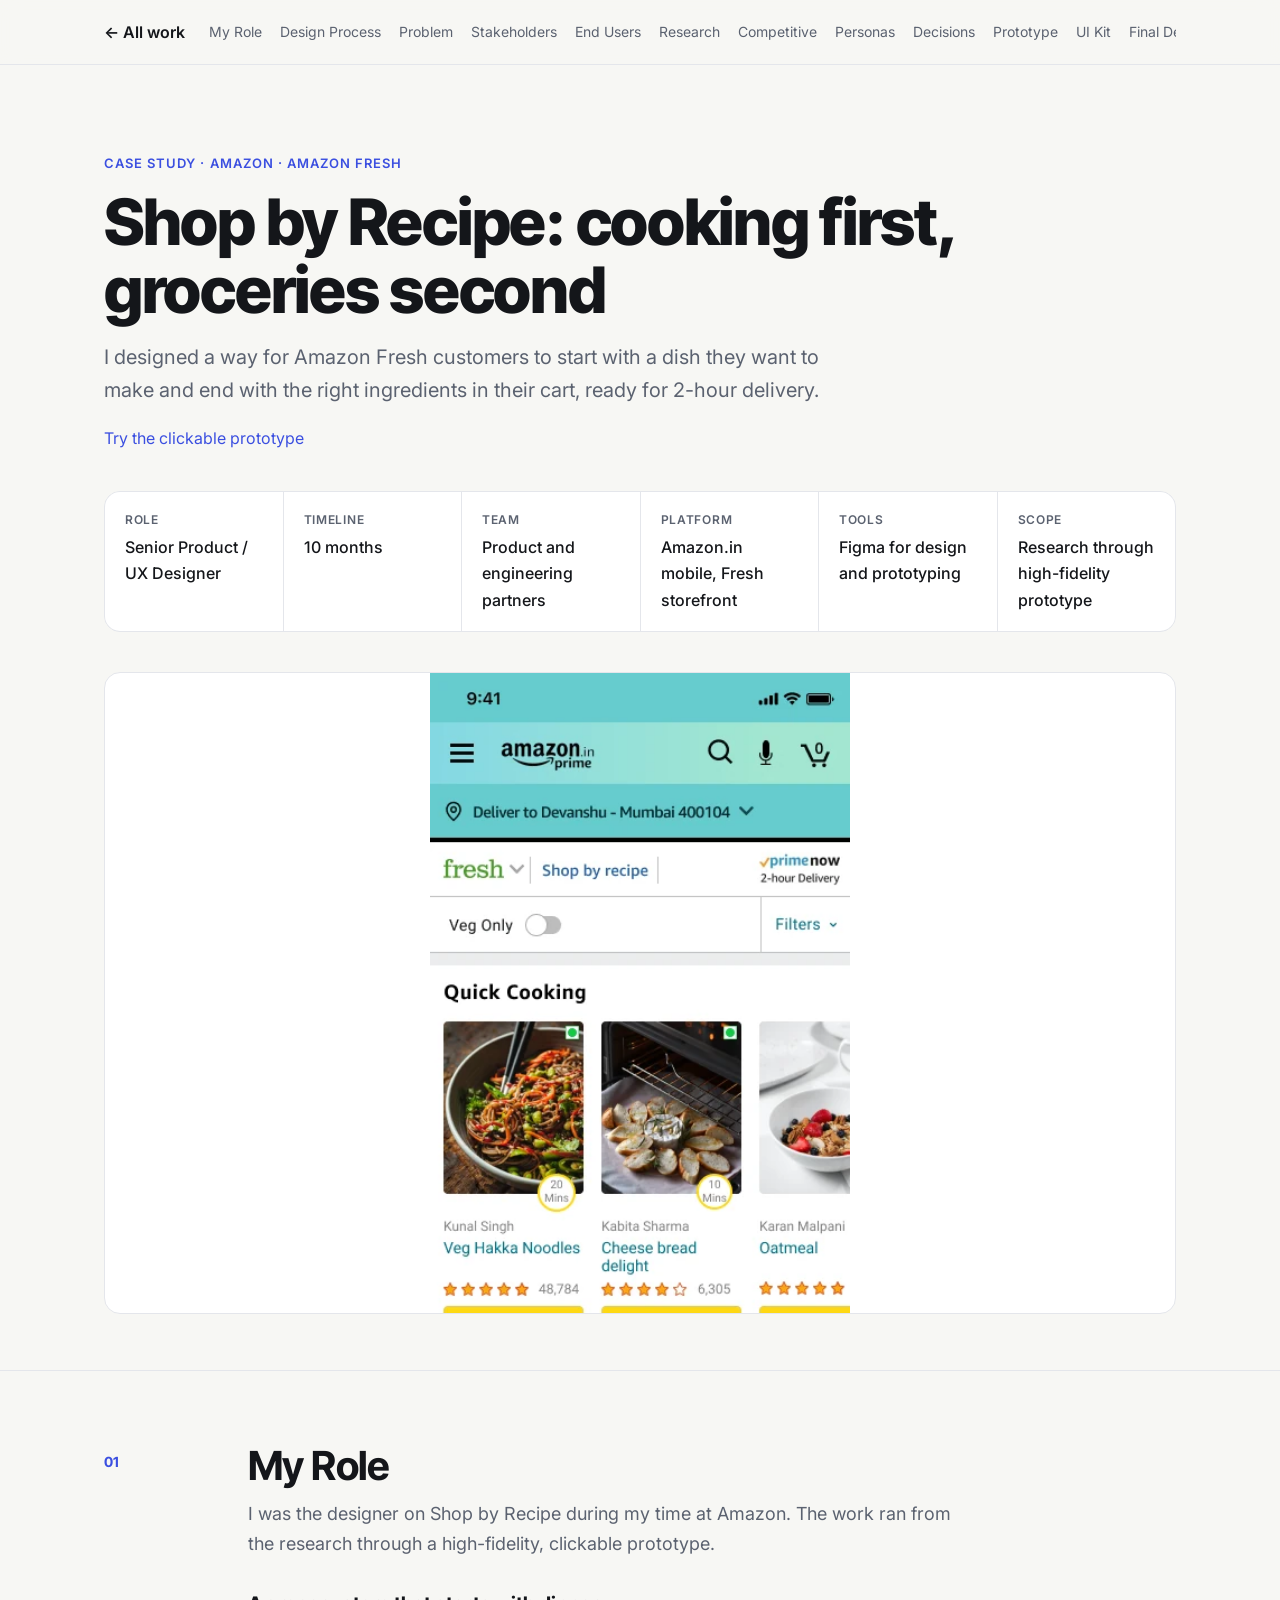
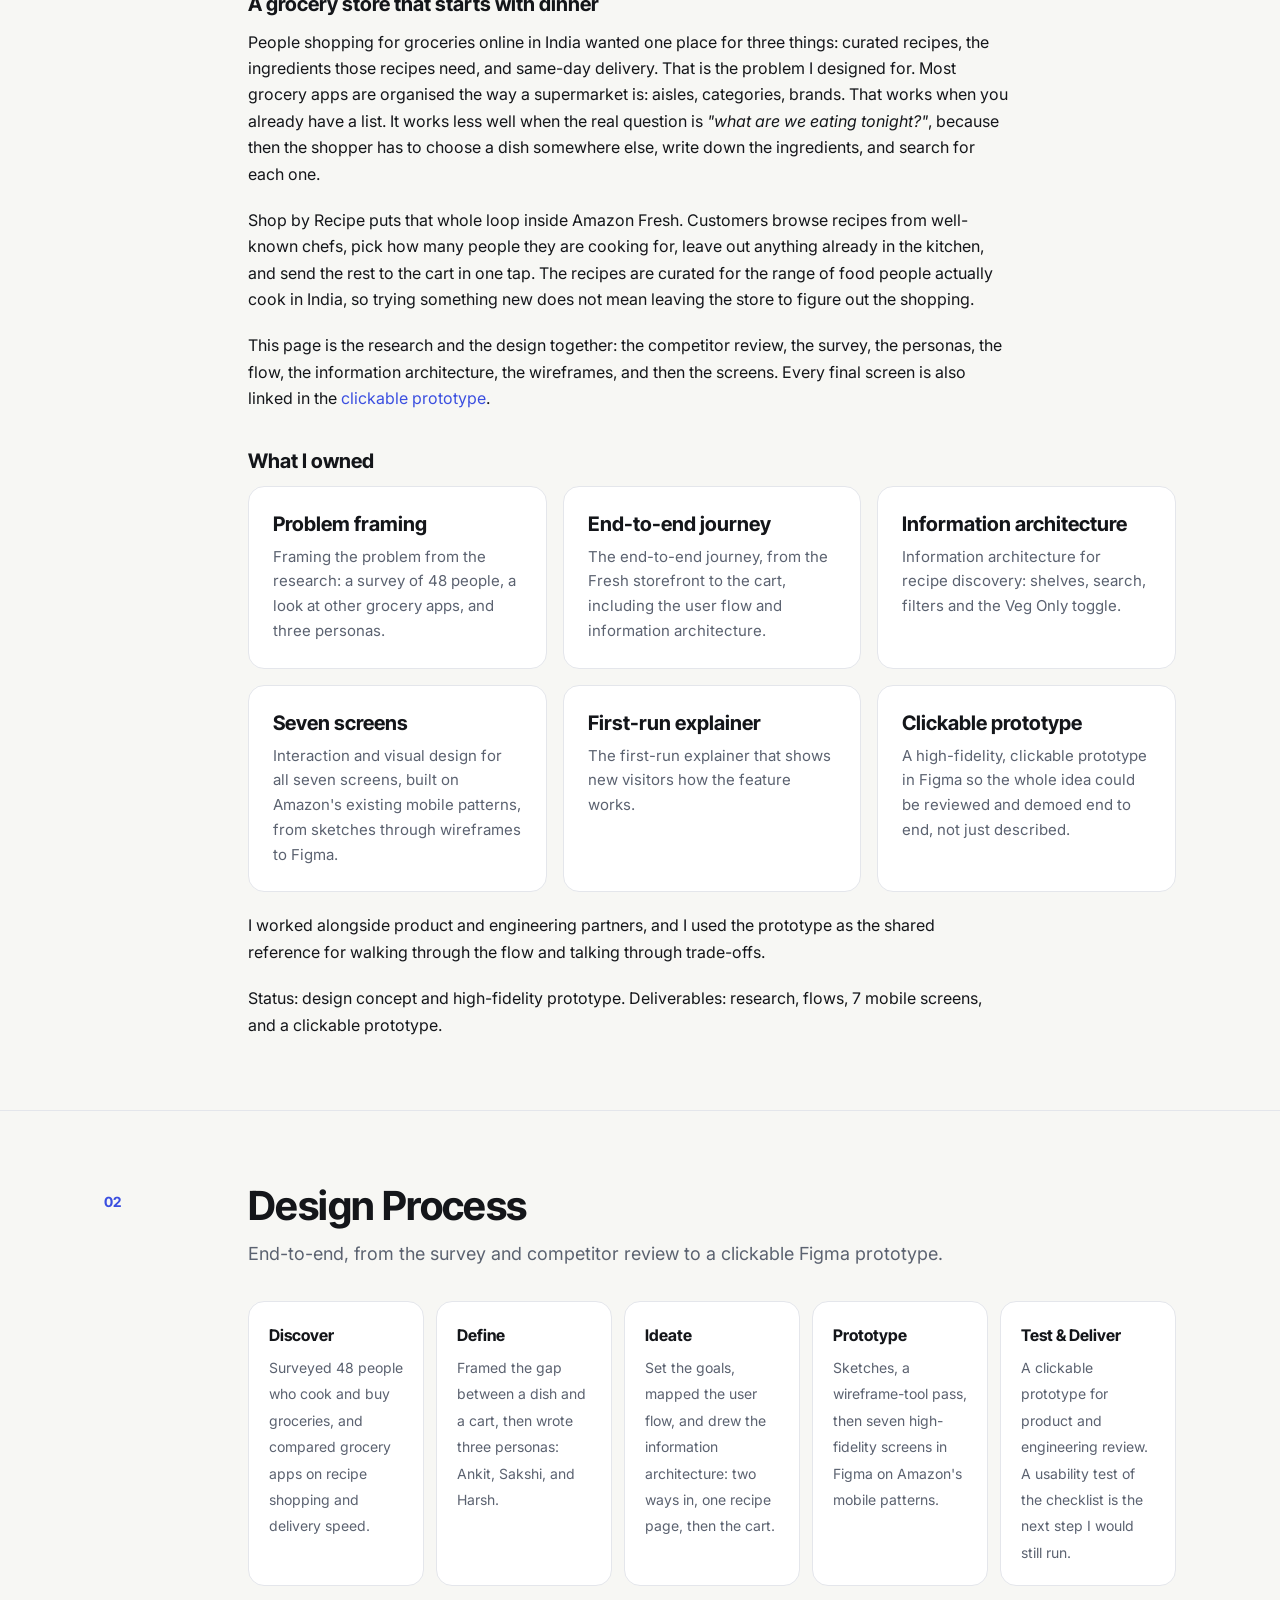
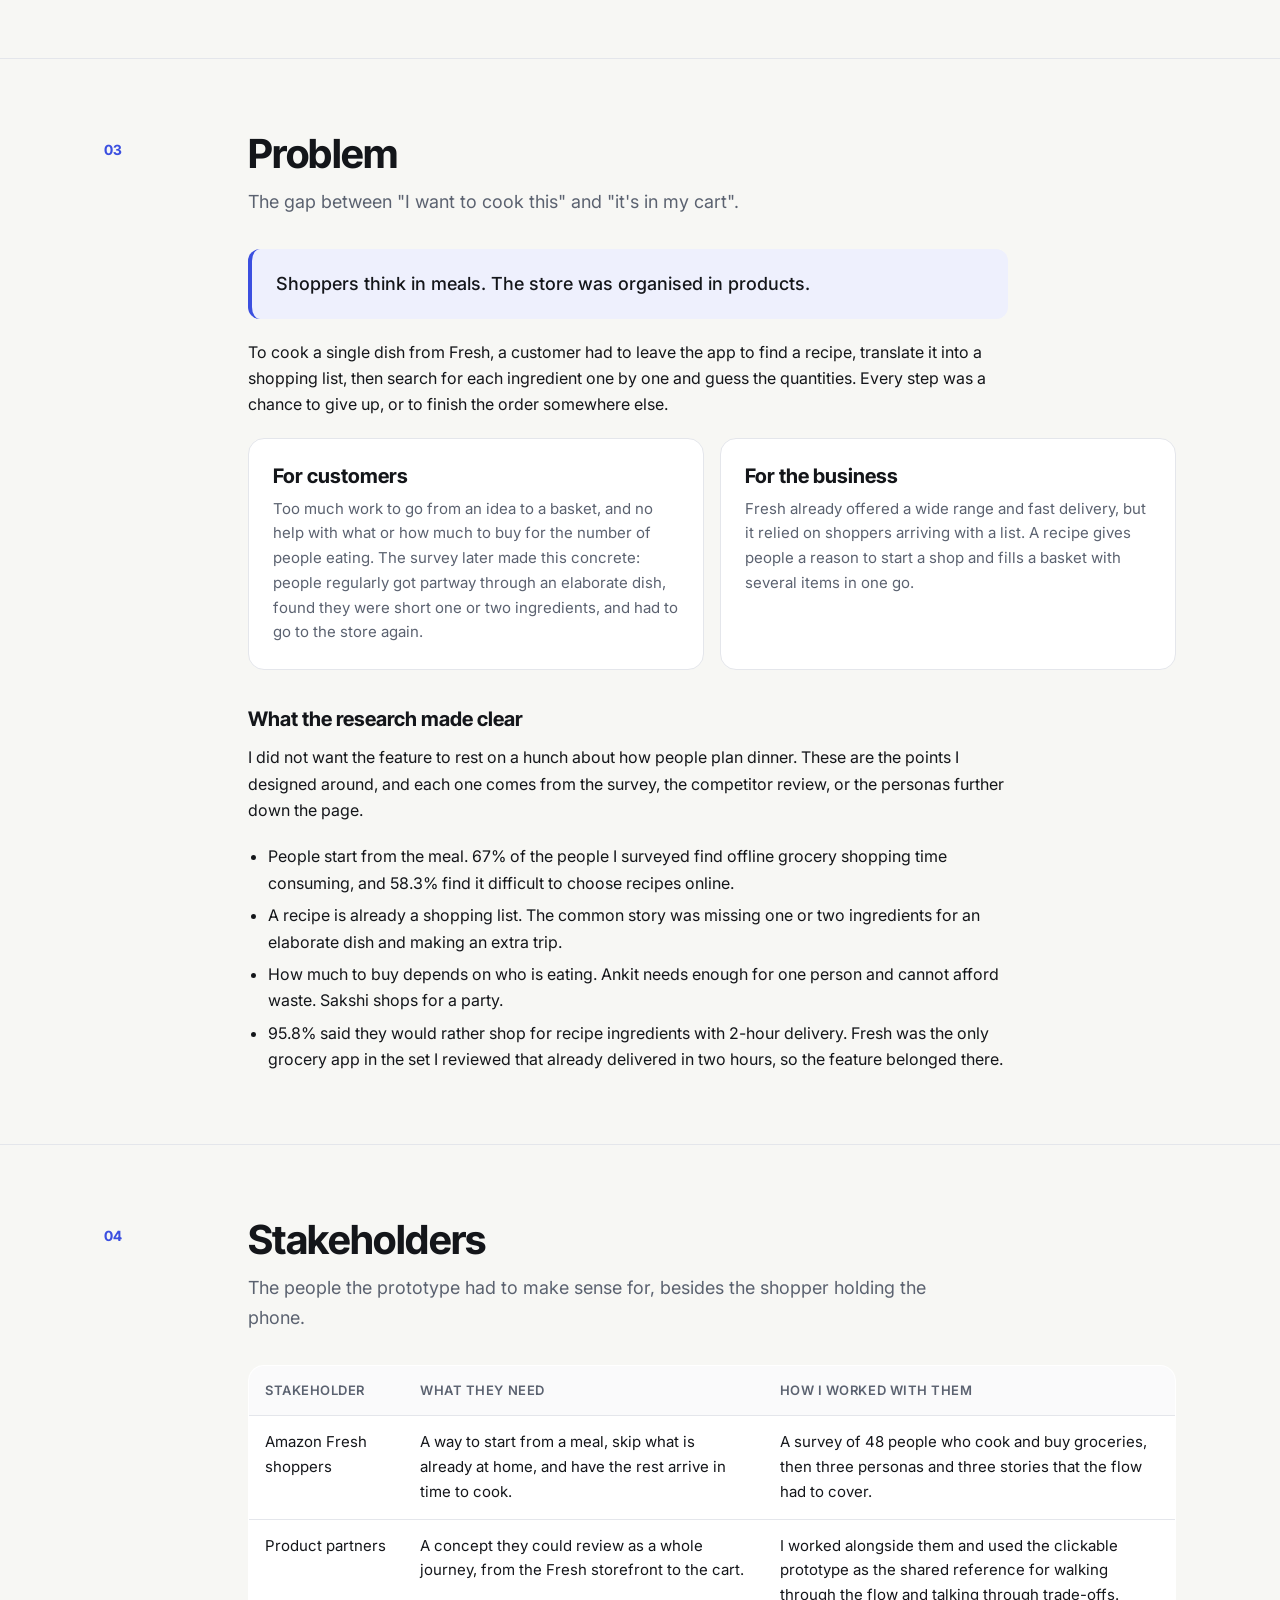
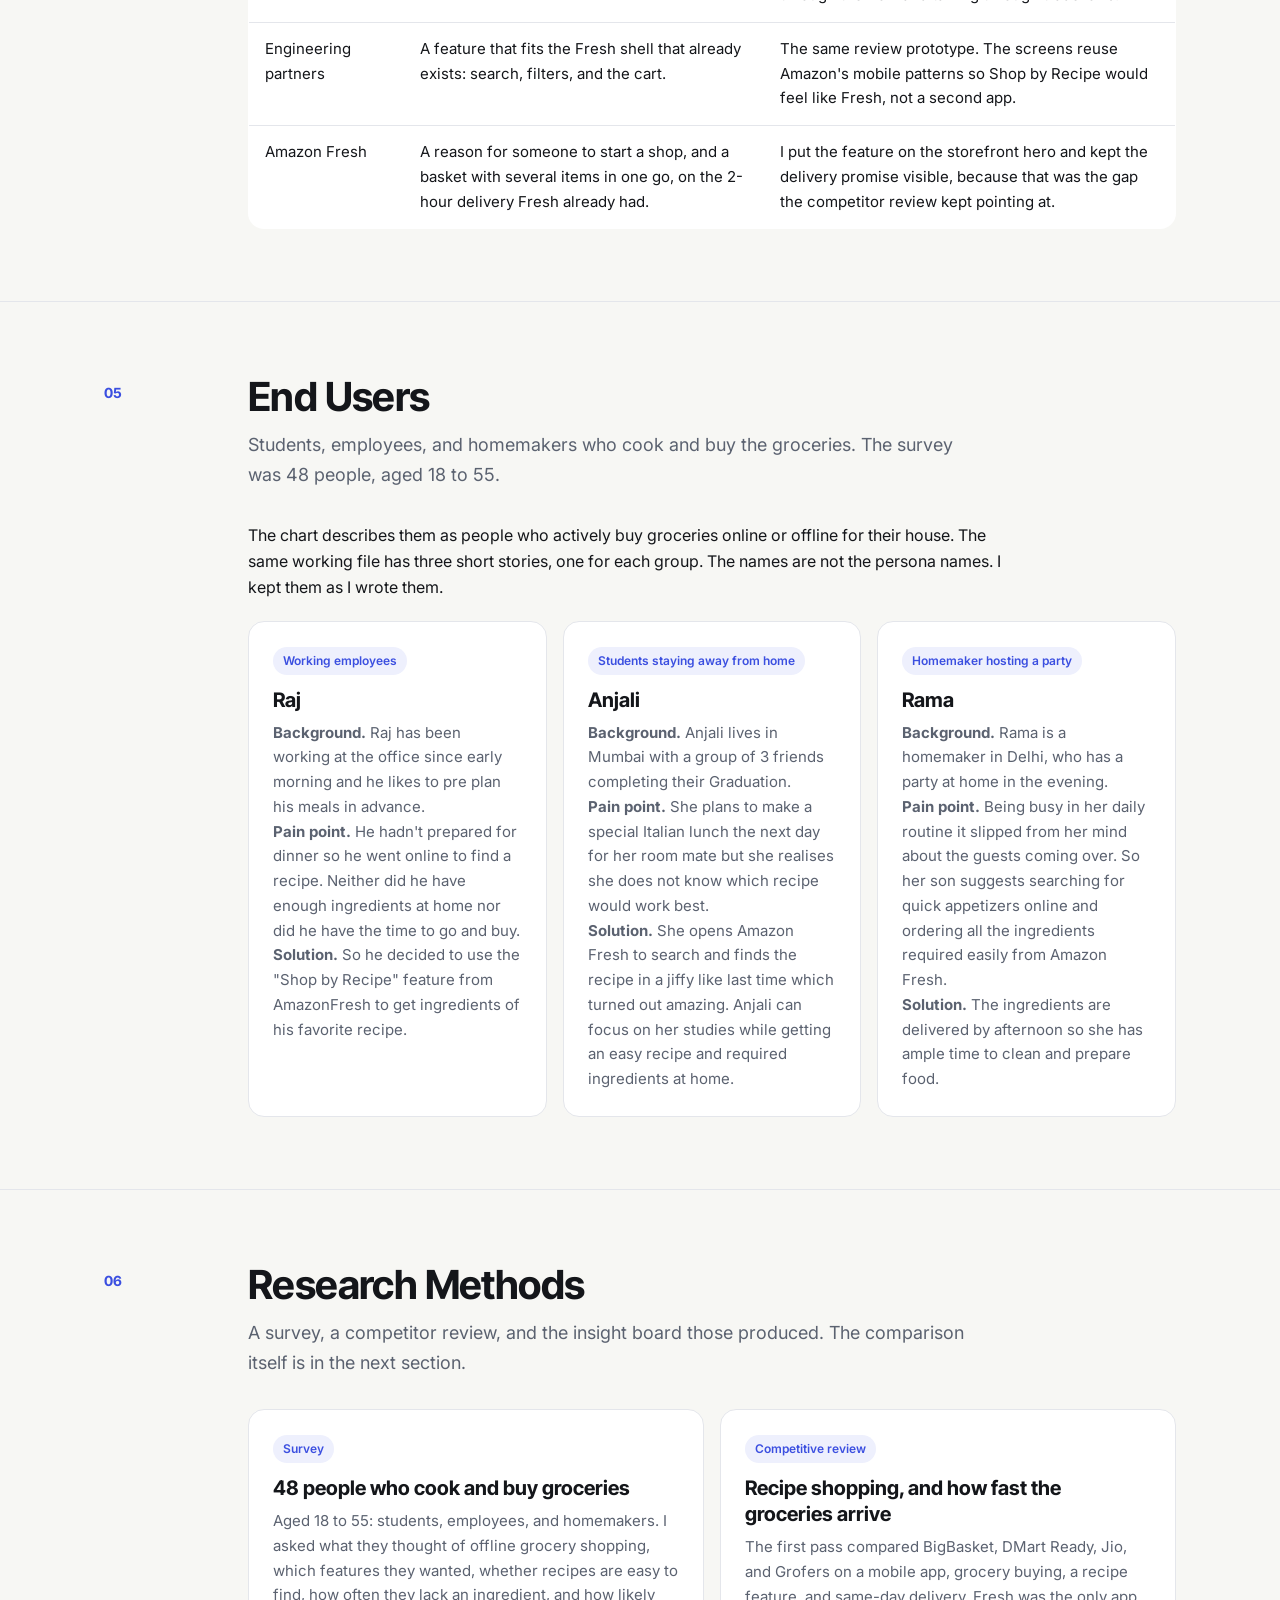
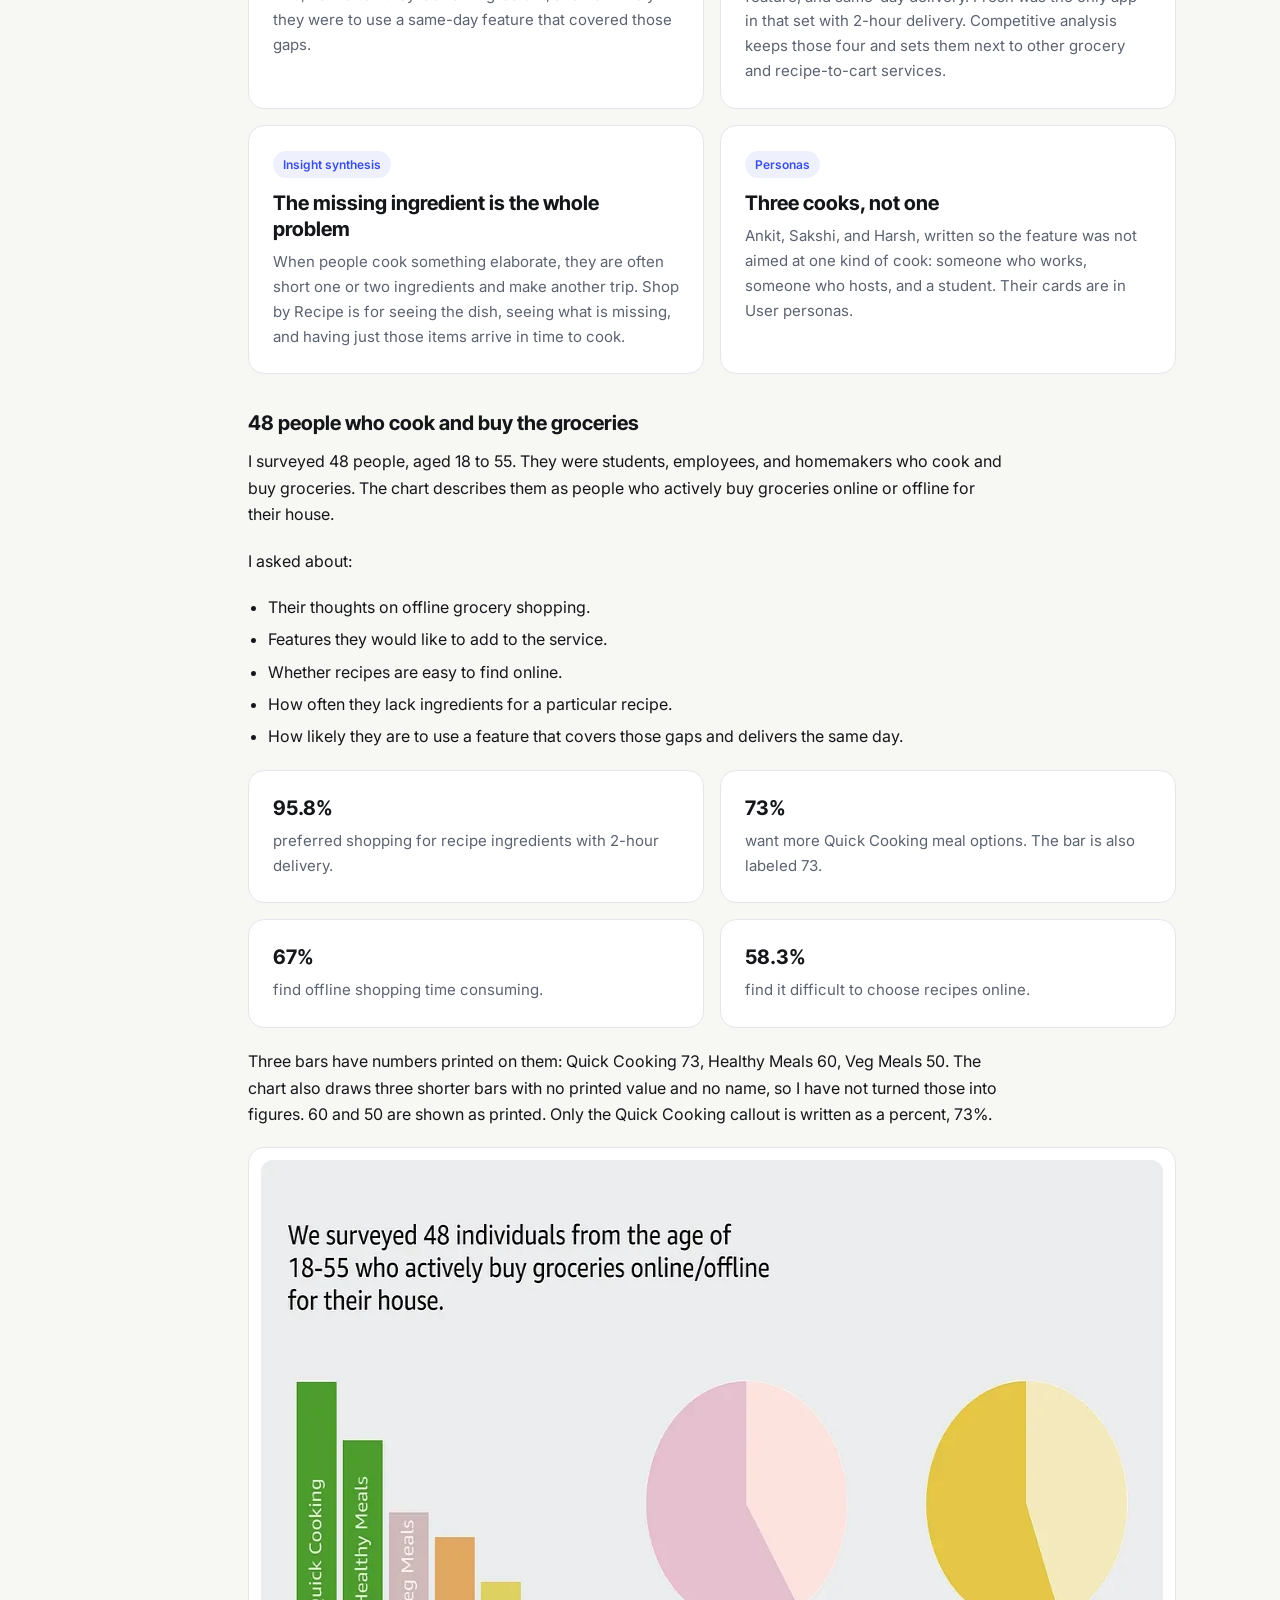
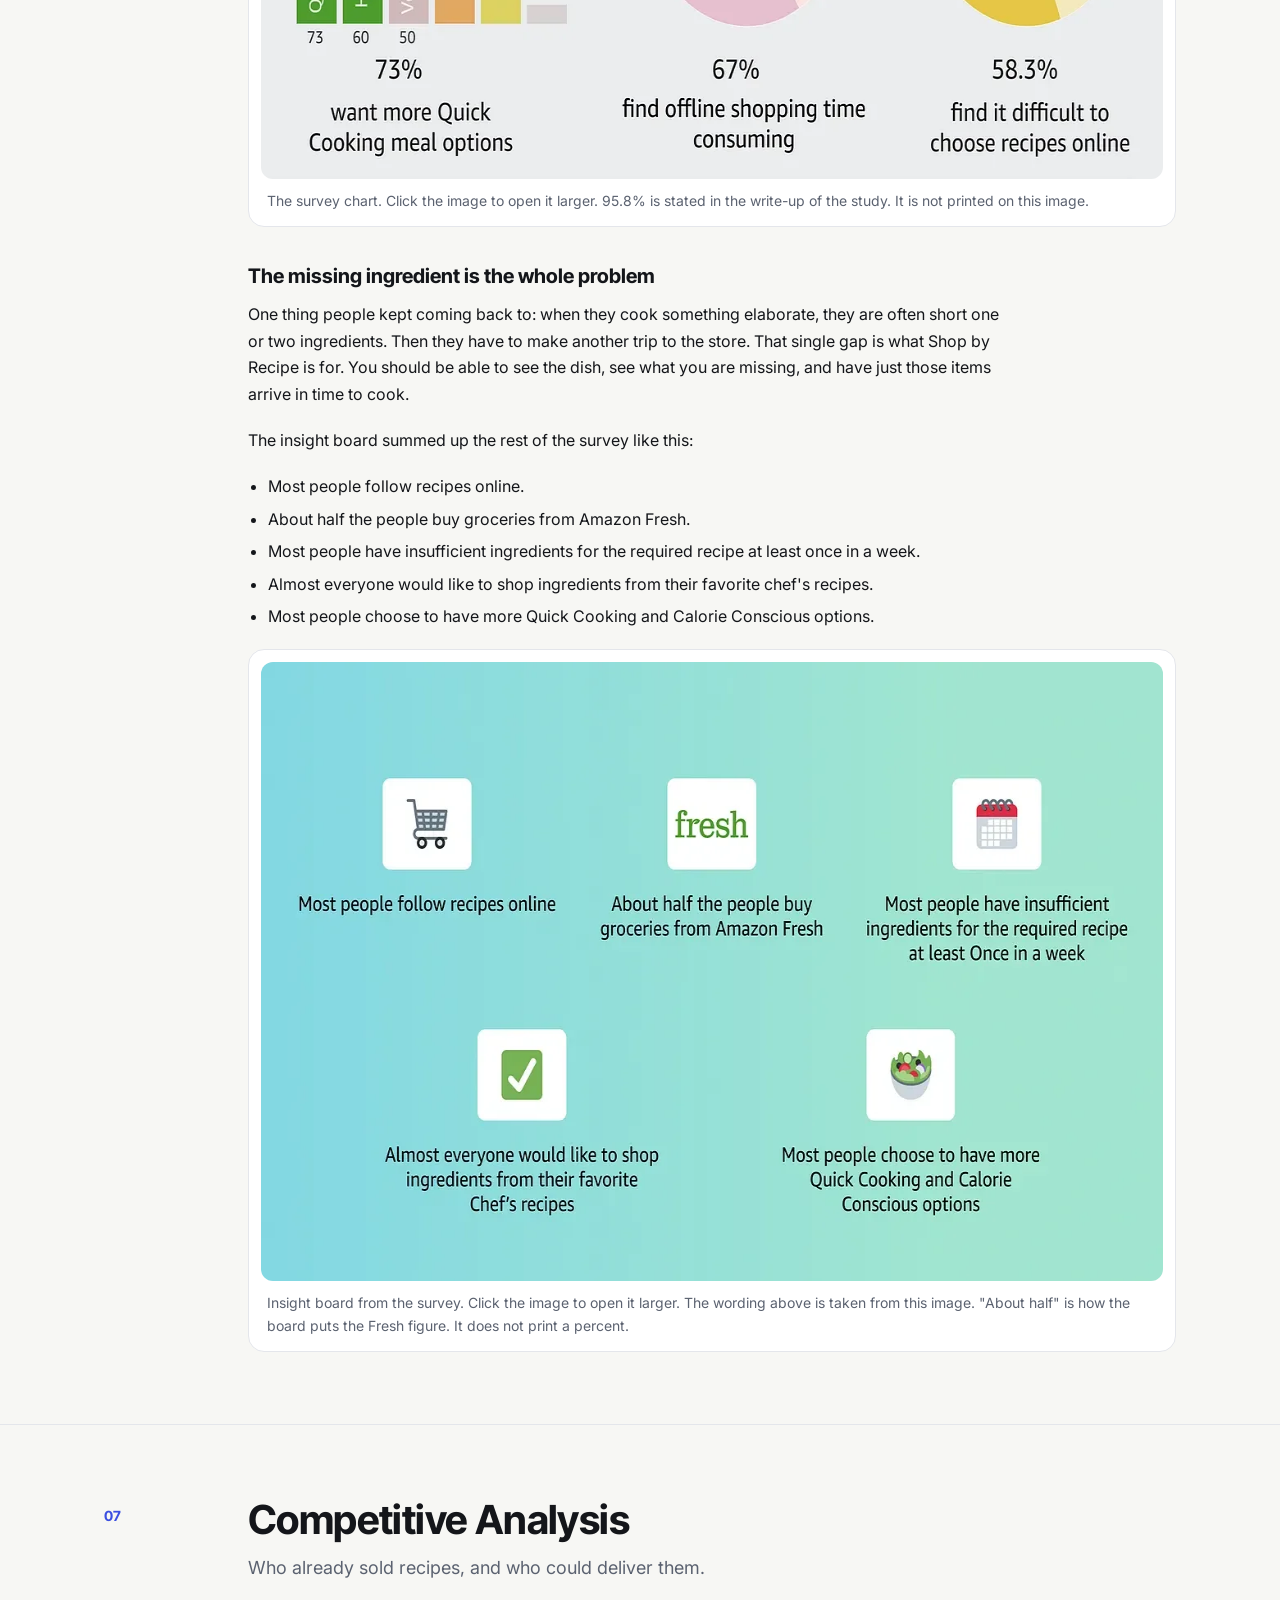
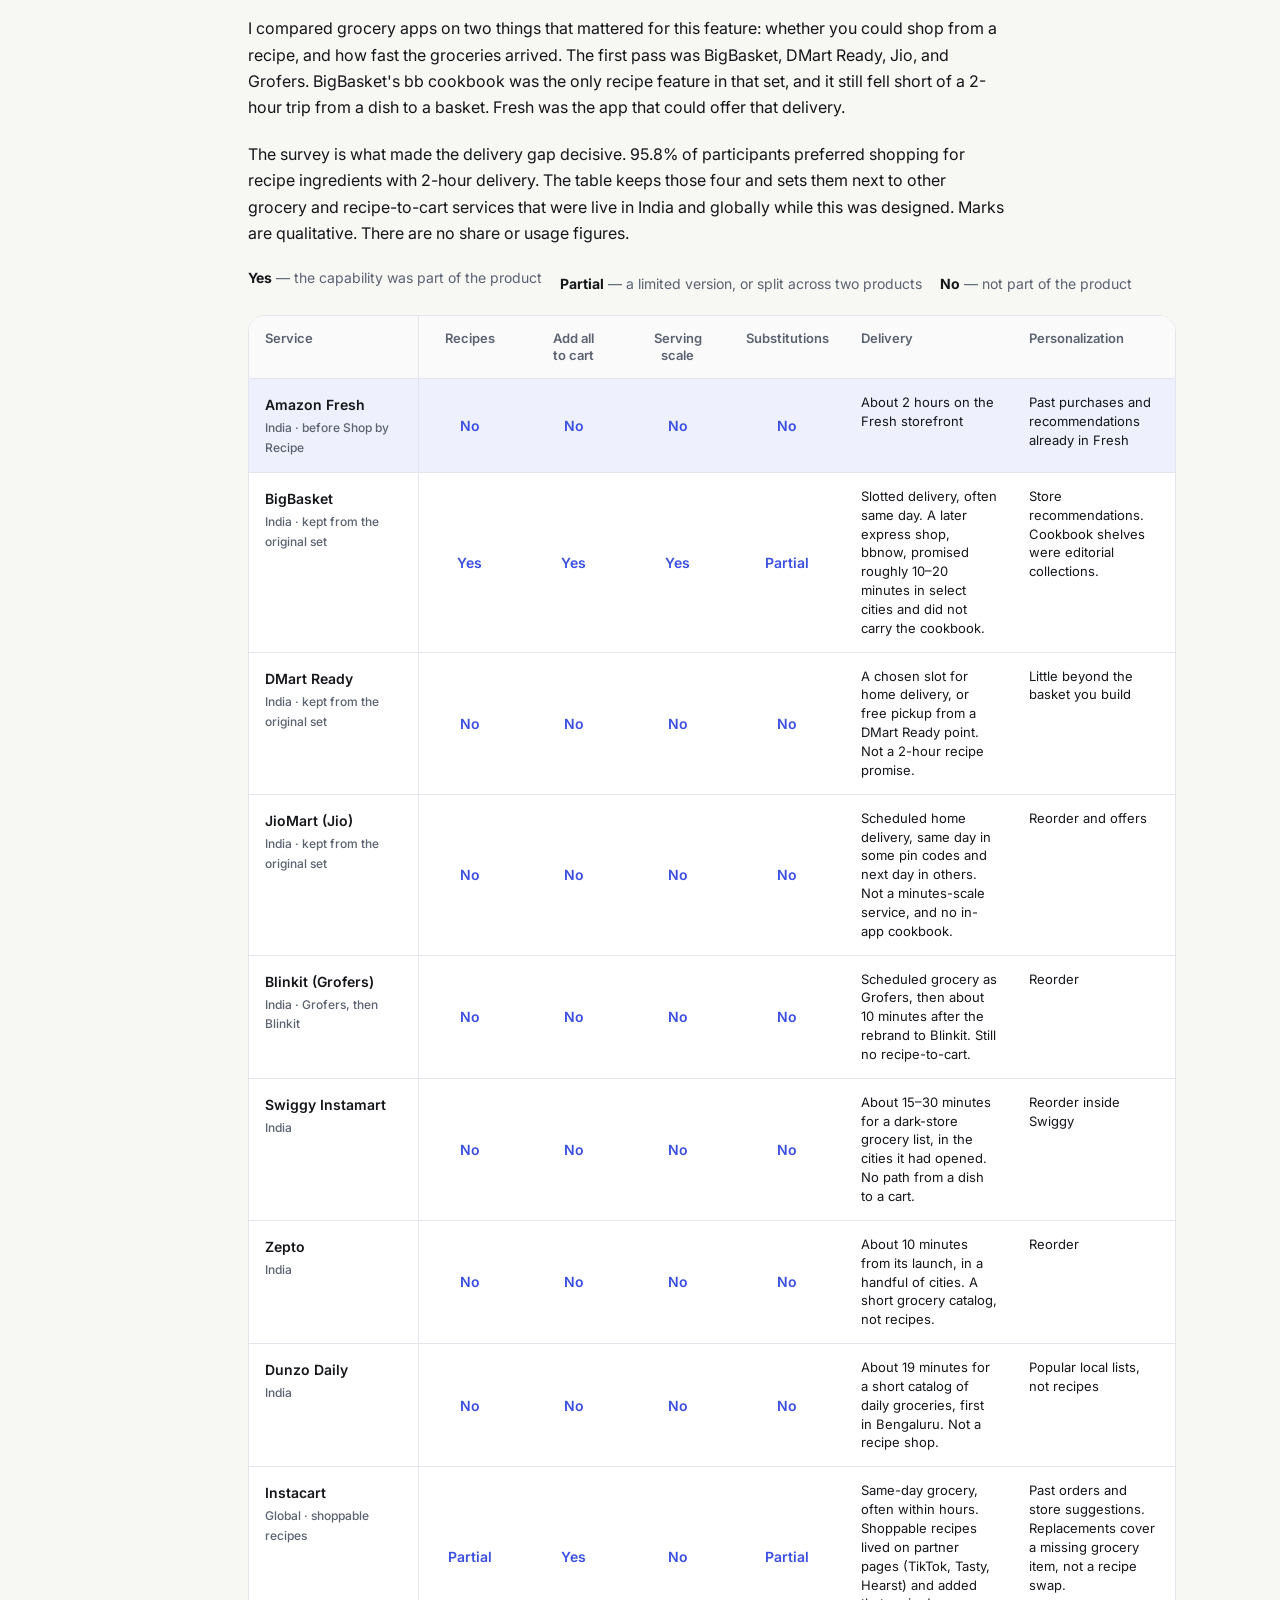
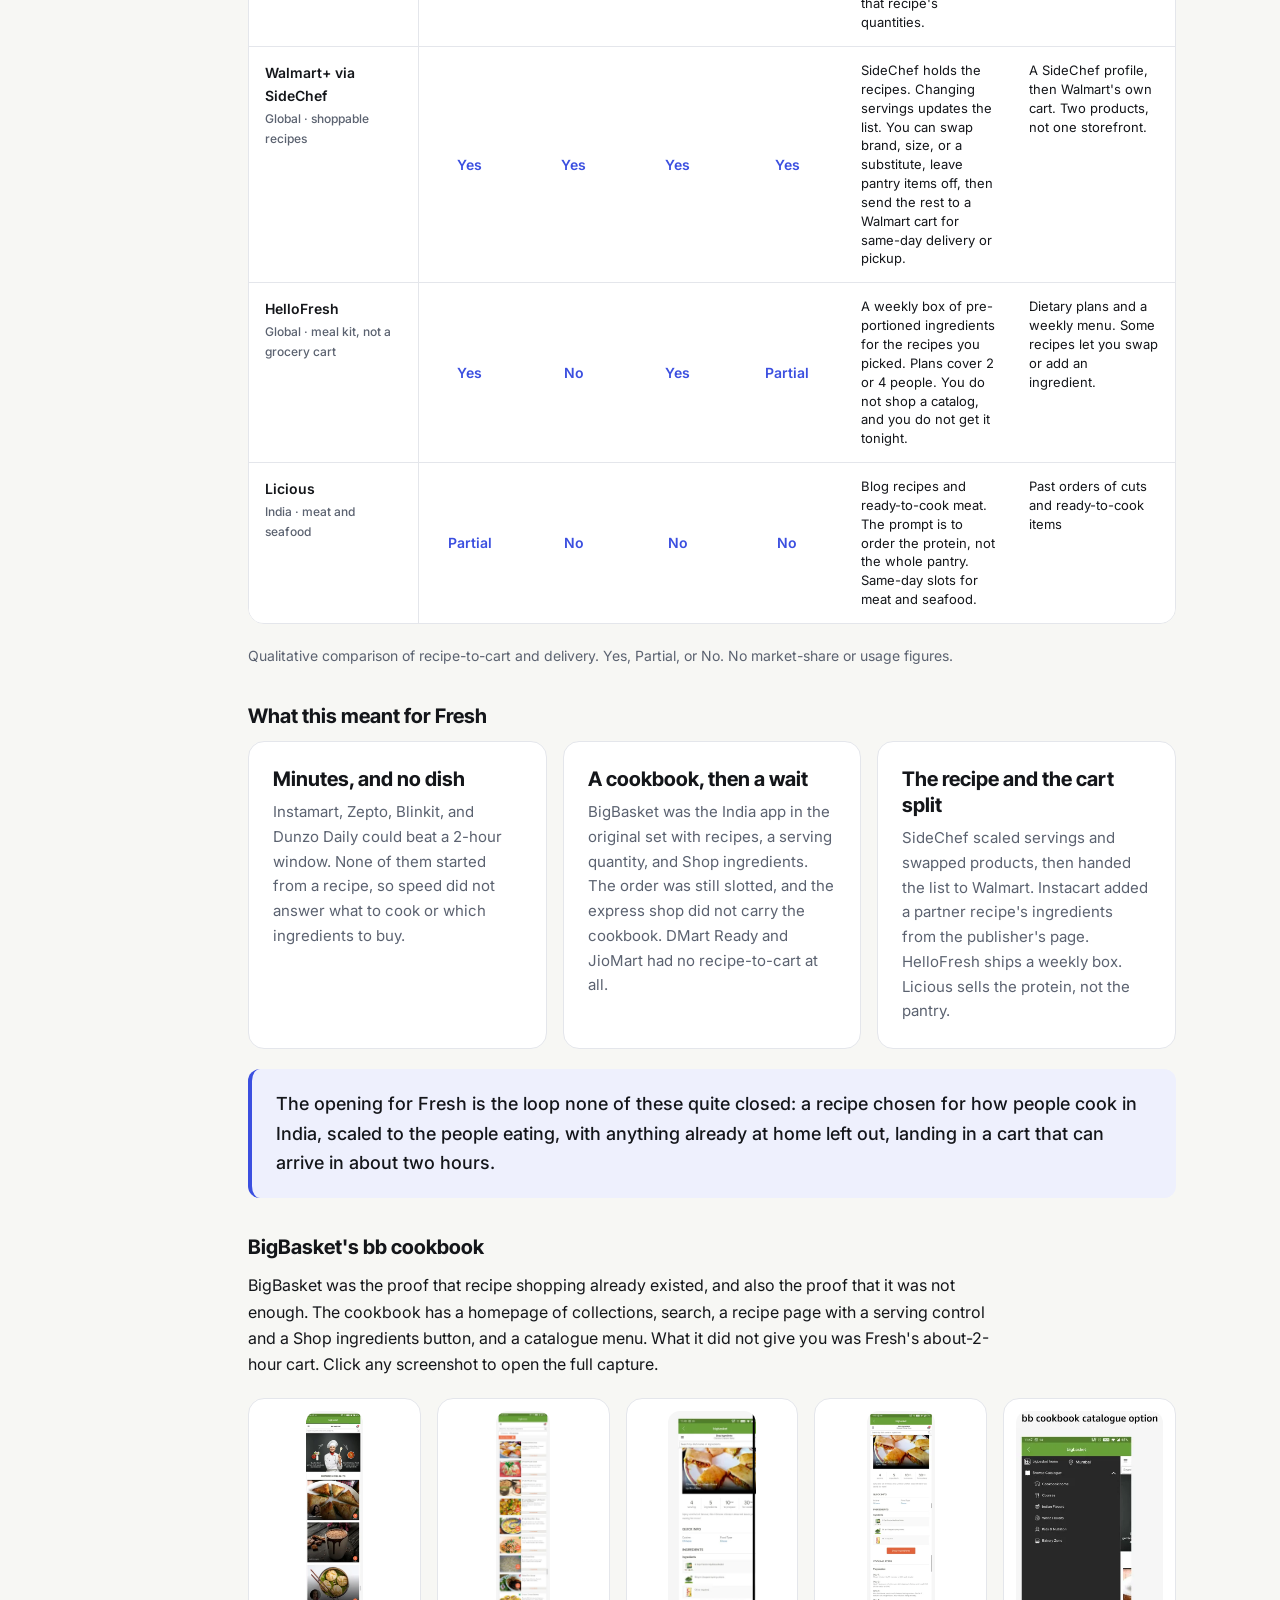
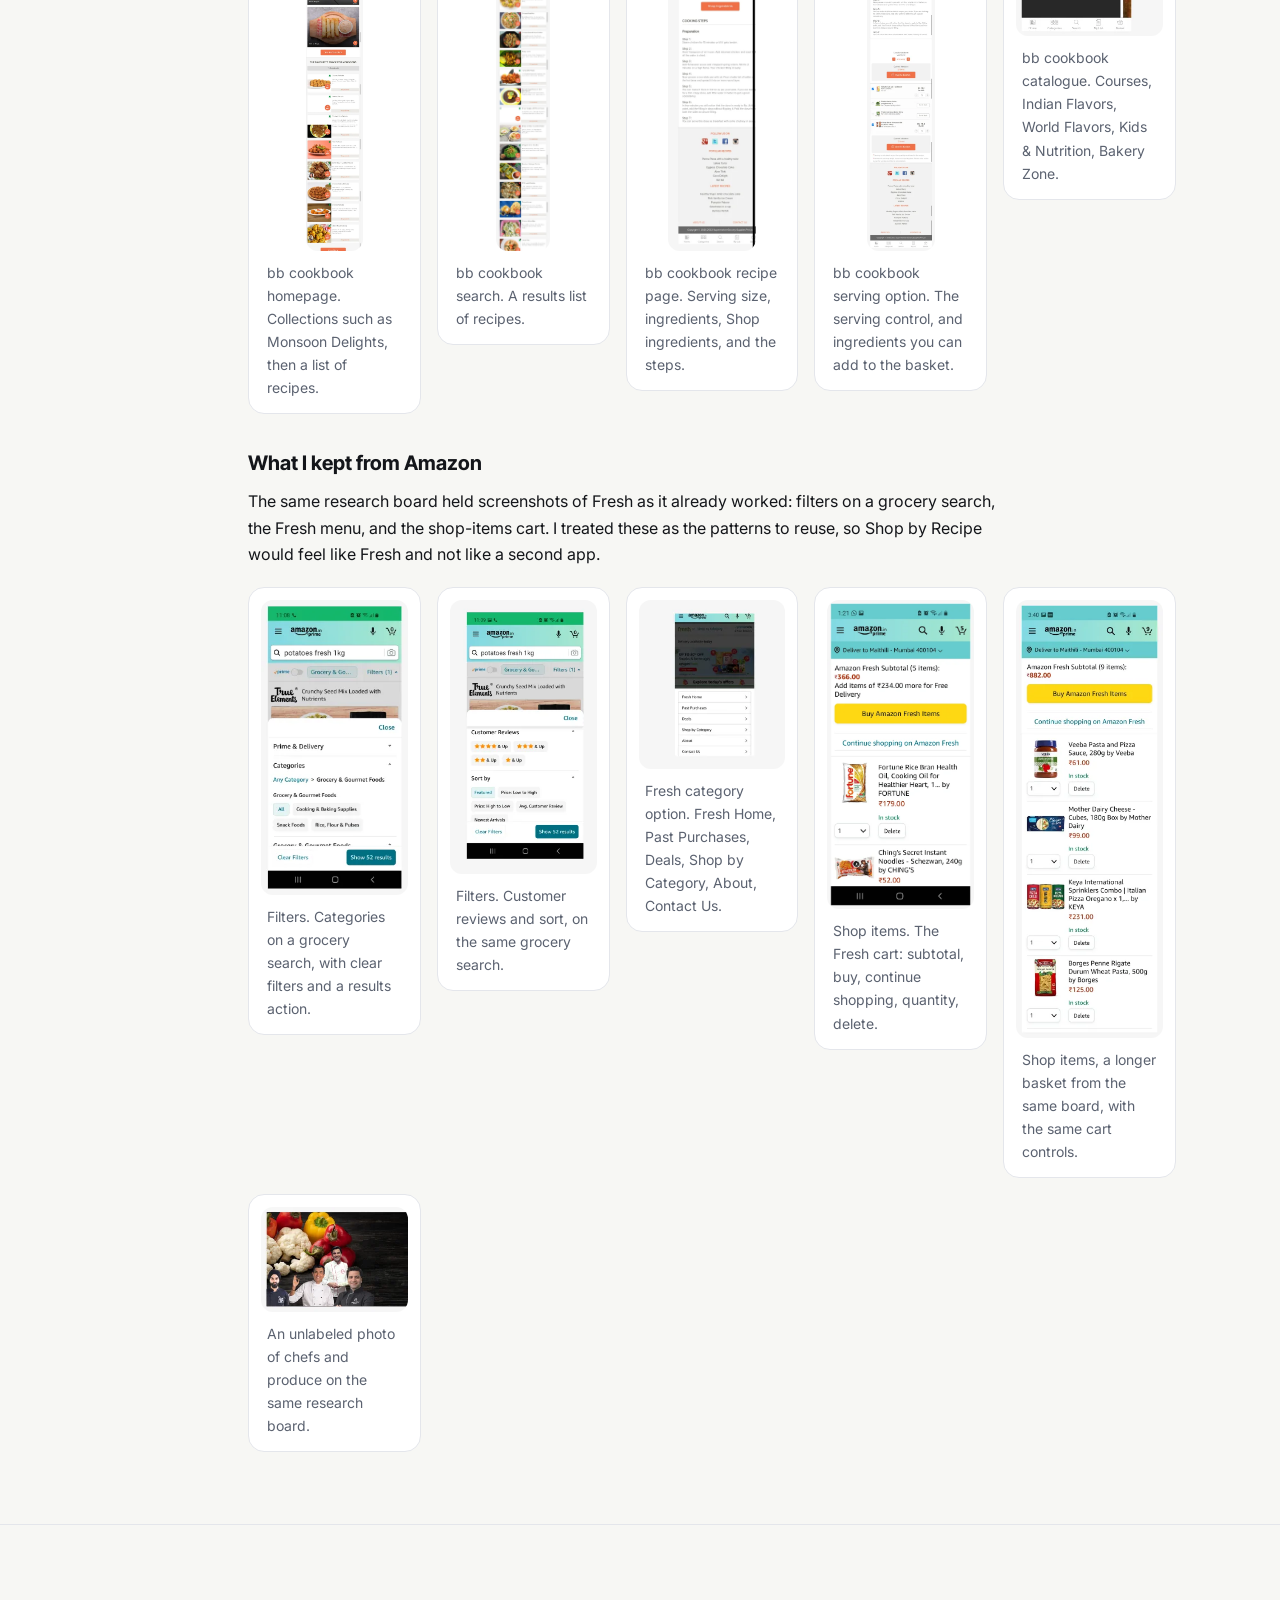
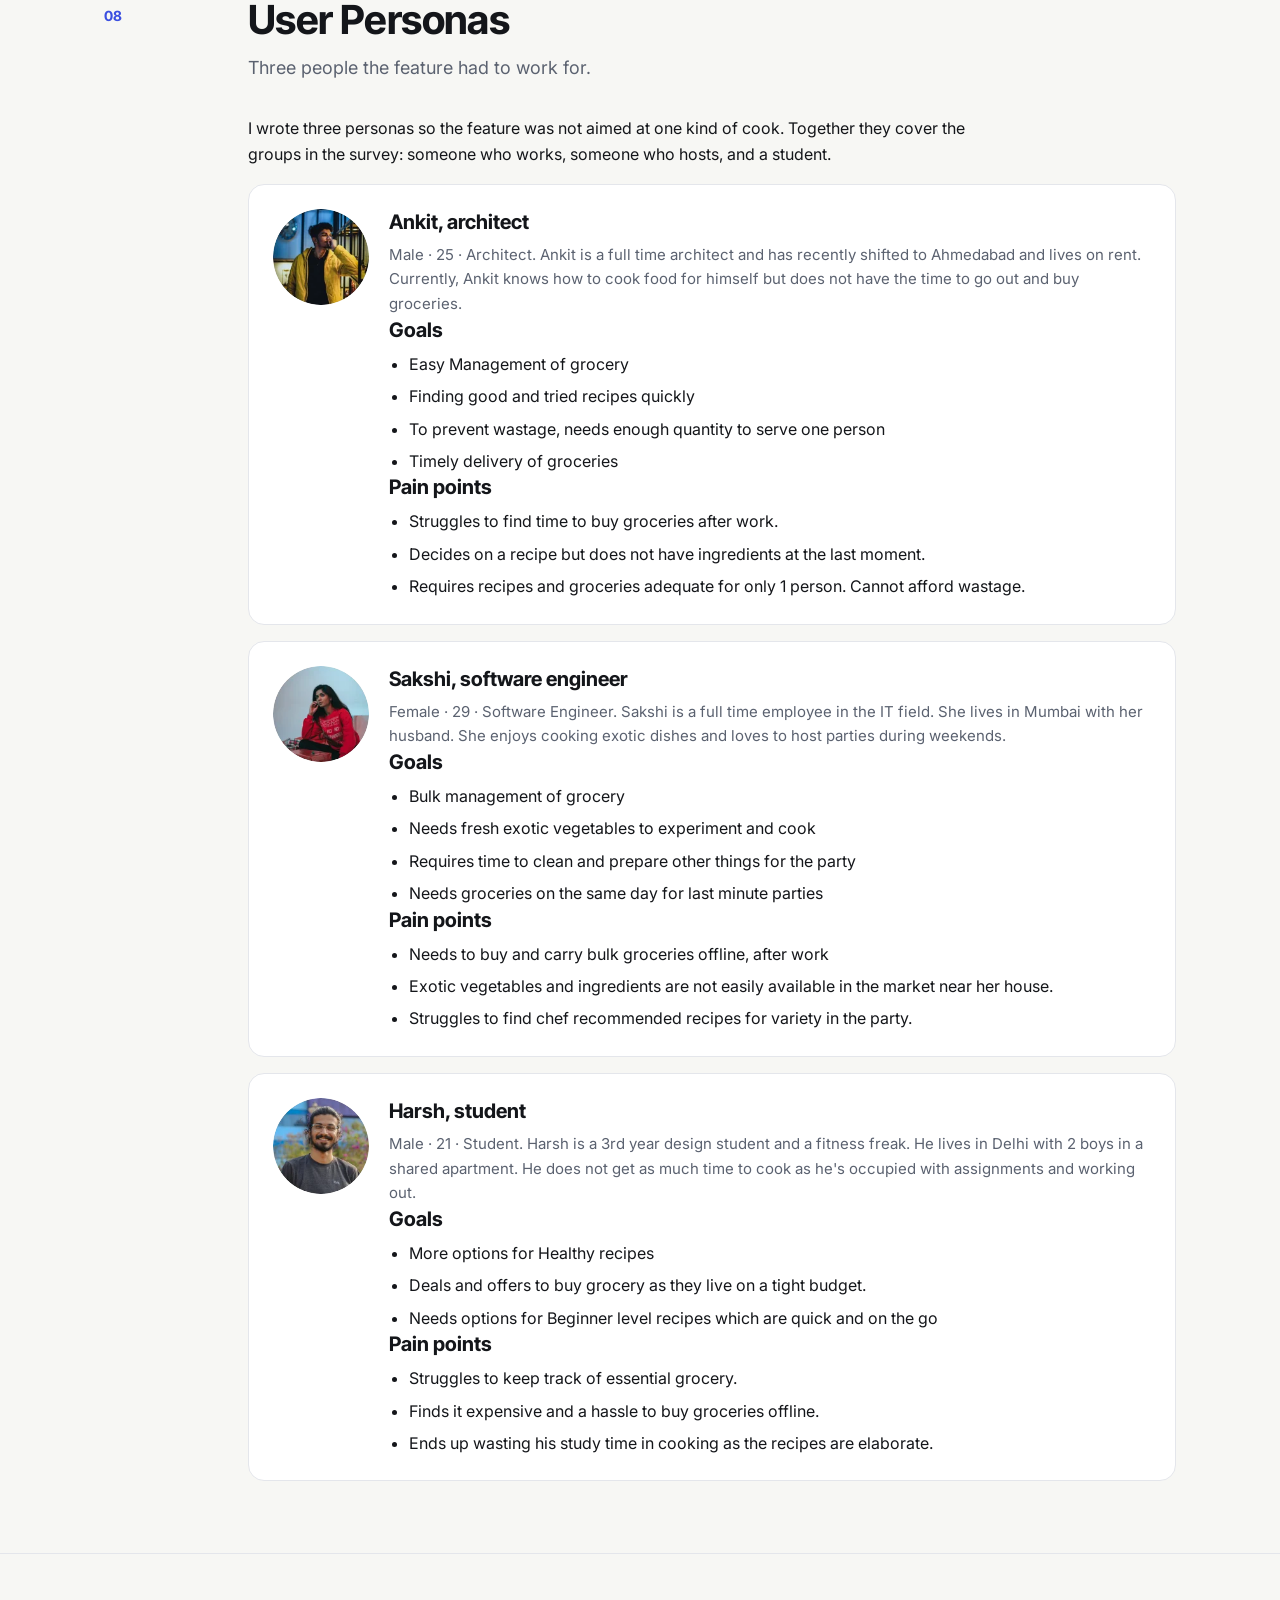
==== commit 41b1358e: "Update the Amazon Fresh case study page. Set the timeline to 10 months, replace the competitor chart" ====
--- a/index.html
+++ b/index.html
@@ -31,6 +31,54 @@
   .pair,.journey{grid-template-columns:1fr}
   .frame img{max-width:100%}
 }
+/* This page only. Shared palette, type, and section structure stay in case-study.css. */
+.body > h3{margin-top:4px}
+.body > * + h3{margin-top:36px}
+.body > h3 + p,
+.body > h3 + ul,
+.body > h3 + .legend,
+.body > h3 + .grid,
+.body > h3 + .table-scroll,
+.body > h3 + .callout,
+.body > h3 + .film,
+.body > h3 + .pair{margin-top:12px}
+.grid{align-items:stretch}
+.grid > .card{height:100%}
+.film .figure img{margin-inline:auto}
+#competitive .legend{display:flex;flex-wrap:wrap;gap:8px 18px;list-style:none;padding:0;max-width:none;font-size:14px;color:var(--muted)}
+#competitive .legend b{color:var(--ink)}
+#competitive .scroll-hint{display:none;font-size:13px;color:var(--muted);max-width:none}
+#competitive .table-scroll{max-width:100%;border:1px solid var(--line);border-radius:var(--radius);background:var(--surface);-webkit-overflow-scrolling:touch}
+#competitive table.wide{min-width:860px;border:0;border-radius:0;overflow:visible;border-collapse:separate;border-spacing:0;font-size:14px}
+#competitive table.wide th,
+#competitive table.wide td{vertical-align:top}
+#competitive table.wide th:first-child,
+#competitive table.wide td:first-child{position:sticky;left:0;z-index:1;min-width:168px;background:var(--surface);box-shadow:1px 0 0 var(--line)}
+#competitive table.wide thead th:first-child{z-index:2;background:#FAFAFB}
+#competitive table.wide tr.fresh td,
+#competitive table.wide tr.fresh td:first-child{background:var(--accent-soft)}
+#competitive .who{font-weight:600;color:var(--ink)}
+#competitive .where{display:block;margin-top:2px;font-size:12px;font-weight:500;color:var(--muted);letter-spacing:0;text-transform:none}
+#competitive td.qual{min-width:156px;font-size:13px;line-height:1.45}
+#competitive table.wide th{text-transform:none;letter-spacing:0;font-size:13px;line-height:1.3}
+#competitive th.mark,#competitive td.mark{text-align:center;min-width:104px}
+#competitive table.wide td.mark{font-weight:600;color:var(--accent);vertical-align:middle}
+#competitive .note{font-size:14px;color:var(--muted);max-width:none}
+#competitive td.mark.partial{color:var(--ink)}
+#competitive td.mark.no{color:var(--muted);font-weight:500}
+#personas .body > .persona{margin-top:16px}
+@media (max-width:900px){
+  #competitive .scroll-hint{display:block}
+  .body > * + h3{margin-top:28px}
+}
+@media (max-width:560px){
+  #personas .persona{gap:14px}
+  #competitive table.wide th,
+  #competitive table.wide td{padding:12px}
+  #competitive table.wide th:first-child,
+  #competitive table.wide td:first-child{min-width:136px}
+  #competitive th.mark,#competitive td.mark{min-width:96px}
+}
 </style>
 </head>
 <body>
@@ -48,7 +96,7 @@
   <p style="margin-top:18px"><a href="walkthrough.html">Try the clickable prototype</a></p>
   <dl class="meta">
     <div><dt>Role</dt><dd>Senior Product / UX Designer</dd></div>
-    <div><dt>Timeline</dt><dd>Amazon · Aug 2020 – Feb 2023</dd></div>
+    <div><dt>Timeline</dt><dd>10 months</dd></div>
     <div><dt>Team</dt><dd>Product and engineering partners</dd></div>
     <div><dt>Platform</dt><dd>Amazon.in mobile, Fresh storefront</dd></div>
     <div><dt>Tools</dt><dd>Figma for design and prototyping</dd></div>
@@ -178,9 +226,9 @@
   <div class="body">
     <div class="grid g2">
       <div class="card"><span class="tag">Survey</span><h3>48 people who cook and buy groceries</h3><p>Aged 18 to 55: students, employees, and homemakers. I asked what they thought of offline grocery shopping, which features they wanted, whether recipes are easy to find, how often they lack an ingredient, and how likely they were to use a same-day feature that covered those gaps.</p></div>
-      <div class="card"><span class="tag">Competitive review</span><h3>Recipe shopping, and how fast the groceries arrive</h3><p>I compared BigBasket, DMart Ready, Jio, and Grofers on a mobile app, grocery buying, a recipe feature, and same-day delivery. Fresh was the only app in the set with 2-hour delivery. The full chart is in Competitive analysis.</p></div>
+      <div class="card"><span class="tag">Competitive review</span><h3>Recipe shopping, and how fast the groceries arrive</h3><p>The first pass compared BigBasket, DMart Ready, Jio, and Grofers on a mobile app, grocery buying, a recipe feature, and same-day delivery. Fresh was the only app in that set with 2-hour delivery. Competitive analysis keeps those four and sets them next to other grocery and recipe-to-cart services.</p></div>
       <div class="card"><span class="tag">Insight synthesis</span><h3>The missing ingredient is the whole problem</h3><p>When people cook something elaborate, they are often short one or two ingredients and make another trip. Shop by Recipe is for seeing the dish, seeing what is missing, and having just those items arrive in time to cook.</p></div>
-      <div class="card"><span class="tag">Personas</span><h3>Three cooks, not one</h3><p>Ankit, Sakshi, and Harsh, written so the feature was not aimed at one kind of cook: someone who works, someone who hosts, and a student. Their boards are in User personas.</p></div>
+      <div class="card"><span class="tag">Personas</span><h3>Three cooks, not one</h3><p>Ankit, Sakshi, and Harsh, written so the feature was not aimed at one kind of cook: someone who works, someone who hosts, and a student. Their cards are in User personas.</p></div>
     </div>
 
     <h3 id="survey">48 people who cook and buy the groceries</h3>
@@ -225,29 +273,151 @@
 <section class="cs-section" id="competitive"><div class="wrap">
   <div class="head"><div class="num">07</div><div><h2>Competitive Analysis</h2><p>Who already sold recipes, and who could deliver them.</p></div></div>
   <div class="body">
-    <p>I compared grocery apps on two things that mattered for this feature: whether you could shop from a recipe, and how fast the groceries arrived. Amazon Fresh was the only one with 2-hour delivery. BigBasket does have a recipe feature, bb cookbook, but it falls short on delivery time and on the experience of getting from a dish to a basket.</p>
-    <p>The survey is what made the delivery gap decisive. 95.8% of participants preferred shopping for recipe ingredients with 2-hour delivery. Fresh was the app that could actually offer that, so it was the right place to design the feature.</p>
+    <p>I compared grocery apps on two things that mattered for this feature: whether you could shop from a recipe, and how fast the groceries arrived. The first pass was BigBasket, DMart Ready, Jio, and Grofers. BigBasket's bb cookbook was the only recipe feature in that set, and it still fell short of a 2-hour trip from a dish to a basket. Fresh was the app that could offer that delivery.</p>
+    <p>The survey is what made the delivery gap decisive. 95.8% of participants preferred shopping for recipe ingredients with 2-hour delivery. The table keeps those four and sets them next to other grocery and recipe-to-cart services that were live in India and globally while this was designed. Marks are qualitative. There are no share or usage figures.</p>
+    <ul class="legend">
+      <li><b>Yes</b> — the capability was part of the product</li>
+      <li><b>Partial</b> — a limited version, or split across two products</li>
+      <li><b>No</b> — not part of the product</li>
+    </ul>
+    <p class="scroll-hint">On a small screen, scroll the table sideways. The name column stays put.</p>
     <div class="table-scroll">
     <table class="wide">
       <thead>
-        <tr><th>App</th><th>Mobile app</th><th>Grocery buying</th><th>Recipe feature</th><th>Same-day delivery</th></tr>
+        <tr>
+          <th>Service</th>
+          <th class="mark">Recipes</th>
+          <th class="mark">Add all<br>to cart</th>
+          <th class="mark">Serving<br>scale</th>
+          <th class="mark">Substitutions</th>
+          <th>Delivery</th>
+          <th>Personalization</th>
+        </tr>
       </thead>
       <tbody>
-        <tr><td>BigBasket</td><td>Yes</td><td>Yes</td><td>Yes</td><td>No</td></tr>
-        <tr><td>DMart Ready</td><td>Yes</td><td>Yes</td><td>No</td><td>No</td></tr>
-        <tr><td>Jio</td><td>Yes</td><td>Yes</td><td>No</td><td>No</td></tr>
-        <tr><td>Grofers</td><td>Yes</td><td>Yes</td><td>No</td><td>No</td></tr>
+        <tr class="fresh">
+          <td><span class="who">Amazon Fresh</span><span class="where">India · before Shop by Recipe</span></td>
+          <td class="mark no">No</td>
+          <td class="mark no">No</td>
+          <td class="mark no">No</td>
+          <td class="mark no">No</td>
+          <td class="qual">About 2 hours on the Fresh storefront</td>
+          <td class="qual">Past purchases and recommendations already in Fresh</td>
+        </tr>
+        <tr>
+          <td><span class="who">BigBasket</span><span class="where">India · kept from the original set</span></td>
+          <td class="mark">Yes</td>
+          <td class="mark">Yes</td>
+          <td class="mark">Yes</td>
+          <td class="mark partial">Partial</td>
+          <td class="qual">Slotted delivery, often same day. A later express shop, bbnow, promised roughly 10–20 minutes in select cities and did not carry the cookbook.</td>
+          <td class="qual">Store recommendations. Cookbook shelves were editorial collections.</td>
+        </tr>
+        <tr>
+          <td><span class="who">DMart Ready</span><span class="where">India · kept from the original set</span></td>
+          <td class="mark no">No</td>
+          <td class="mark no">No</td>
+          <td class="mark no">No</td>
+          <td class="mark no">No</td>
+          <td class="qual">A chosen slot for home delivery, or free pickup from a DMart Ready point. Not a 2-hour recipe promise.</td>
+          <td class="qual">Little beyond the basket you build</td>
+        </tr>
+        <tr>
+          <td><span class="who">JioMart (Jio)</span><span class="where">India · kept from the original set</span></td>
+          <td class="mark no">No</td>
+          <td class="mark no">No</td>
+          <td class="mark no">No</td>
+          <td class="mark no">No</td>
+          <td class="qual">Scheduled home delivery, same day in some pin codes and next day in others. Not a minutes-scale service, and no in-app cookbook.</td>
+          <td class="qual">Reorder and offers</td>
+        </tr>
+        <tr>
+          <td><span class="who">Blinkit (Grofers)</span><span class="where">India · Grofers, then Blinkit</span></td>
+          <td class="mark no">No</td>
+          <td class="mark no">No</td>
+          <td class="mark no">No</td>
+          <td class="mark no">No</td>
+          <td class="qual">Scheduled grocery as Grofers, then about 10 minutes after the rebrand to Blinkit. Still no recipe-to-cart.</td>
+          <td class="qual">Reorder</td>
+        </tr>
+        <tr>
+          <td><span class="who">Swiggy Instamart</span><span class="where">India</span></td>
+          <td class="mark no">No</td>
+          <td class="mark no">No</td>
+          <td class="mark no">No</td>
+          <td class="mark no">No</td>
+          <td class="qual">About 15–30 minutes for a dark-store grocery list, in the cities it had opened. No path from a dish to a cart.</td>
+          <td class="qual">Reorder inside Swiggy</td>
+        </tr>
+        <tr>
+          <td><span class="who">Zepto</span><span class="where">India</span></td>
+          <td class="mark no">No</td>
+          <td class="mark no">No</td>
+          <td class="mark no">No</td>
+          <td class="mark no">No</td>
+          <td class="qual">About 10 minutes from its launch, in a handful of cities. A short grocery catalog, not recipes.</td>
+          <td class="qual">Reorder</td>
+        </tr>
+        <tr>
+          <td><span class="who">Dunzo Daily</span><span class="where">India</span></td>
+          <td class="mark no">No</td>
+          <td class="mark no">No</td>
+          <td class="mark no">No</td>
+          <td class="mark no">No</td>
+          <td class="qual">About 19 minutes for a short catalog of daily groceries, first in Bengaluru. Not a recipe shop.</td>
+          <td class="qual">Popular local lists, not recipes</td>
+        </tr>
+        <tr>
+          <td><span class="who">Instacart</span><span class="where">Global · shoppable recipes</span></td>
+          <td class="mark partial">Partial</td>
+          <td class="mark">Yes</td>
+          <td class="mark no">No</td>
+          <td class="mark partial">Partial</td>
+          <td class="qual">Same-day grocery, often within hours. Shoppable recipes lived on partner pages (TikTok, Tasty, Hearst) and added that recipe's quantities.</td>
+          <td class="qual">Past orders and store suggestions. Replacements cover a missing grocery item, not a recipe swap.</td>
+        </tr>
+        <tr>
+          <td><span class="who">Walmart+ via SideChef</span><span class="where">Global · shoppable recipes</span></td>
+          <td class="mark">Yes</td>
+          <td class="mark">Yes</td>
+          <td class="mark">Yes</td>
+          <td class="mark">Yes</td>
+          <td class="qual">SideChef holds the recipes. Changing servings updates the list. You can swap brand, size, or a substitute, leave pantry items off, then send the rest to a Walmart cart for same-day delivery or pickup.</td>
+          <td class="qual">A SideChef profile, then Walmart's own cart. Two products, not one storefront.</td>
+        </tr>
+        <tr>
+          <td><span class="who">HelloFresh</span><span class="where">Global · meal kit, not a grocery cart</span></td>
+          <td class="mark">Yes</td>
+          <td class="mark no">No</td>
+          <td class="mark">Yes</td>
+          <td class="mark partial">Partial</td>
+          <td class="qual">A weekly box of pre-portioned ingredients for the recipes you picked. Plans cover 2 or 4 people. You do not shop a catalog, and you do not get it tonight.</td>
+          <td class="qual">Dietary plans and a weekly menu. Some recipes let you swap or add an ingredient.</td>
+        </tr>
+        <tr>
+          <td><span class="who">Licious</span><span class="where">India · meat and seafood</span></td>
+          <td class="mark partial">Partial</td>
+          <td class="mark no">No</td>
+          <td class="mark no">No</td>
+          <td class="mark no">No</td>
+          <td class="qual">Blog recipes and ready-to-cook meat. The prompt is to order the protein, not the whole pantry. Same-day slots for meat and seafood.</td>
+          <td class="qual">Past orders of cuts and ready-to-cook items</td>
+        </tr>
       </tbody>
     </table>
     </div>
-    <p>Same-day delivery is the last column on the chart. None of these four has it. Amazon Fresh is not a row. It was the only app in the set with 2-hour delivery.</p>
-    <figure class="figure">
-      <a href="img/research-comparison.webp"><img src="img/research-comparison.webp" width="2000" height="754" alt="Comparison chart of BigBasket, DMart Ready, Jio, and Grofers. All four have a mobile app and grocery buying. Only BigBasket has a recipe feature. None has same-day delivery."></a>
-      <figcaption>Competitor comparison. Click the image to open it larger. BigBasket is the only one of the four with a recipe feature, and none of them offers same-day delivery.</figcaption>
-    </figure>
+    <p class="note">Qualitative comparison of recipe-to-cart and delivery. Yes, Partial, or No. No market-share or usage figures.</p>
+
+    <h3>What this meant for Fresh</h3>
+    <div class="grid g3">
+      <div class="card"><h3>Minutes, and no dish</h3><p>Instamart, Zepto, Blinkit, and Dunzo Daily could beat a 2-hour window. None of them started from a recipe, so speed did not answer what to cook or which ingredients to buy.</p></div>
+      <div class="card"><h3>A cookbook, then a wait</h3><p>BigBasket was the India app in the original set with recipes, a serving quantity, and Shop ingredients. The order was still slotted, and the express shop did not carry the cookbook. DMart Ready and JioMart had no recipe-to-cart at all.</p></div>
+      <div class="card"><h3>The recipe and the cart split</h3><p>SideChef scaled servings and swapped products, then handed the list to Walmart. Instacart added a partner recipe's ingredients from the publisher's page. HelloFresh ships a weekly box. Licious sells the protein, not the pantry.</p></div>
+    </div>
+    <div class="callout">The opening for Fresh is the loop none of these quite closed: a recipe chosen for how people cook in India, scaled to the people eating, with anything already at home left out, landing in a cart that can arrive in about two hours.</div>
 
     <h3>BigBasket's bb cookbook</h3>
-    <p>BigBasket was the proof that recipe shopping already existed, and also the proof that it was not enough. The cookbook has a homepage of collections, search, a recipe page with a serving control and a Shop ingredients button, and a catalogue menu. It does not offer same-day delivery, and that is the shortfall, on delivery time and on the experience, that I was designing past. Click any screenshot to open the full capture.</p>
+    <p>BigBasket was the proof that recipe shopping already existed, and also the proof that it was not enough. The cookbook has a homepage of collections, search, a recipe page with a serving control and a Shop ingredients button, and a catalogue menu. What it did not give you was Fresh's about-2-hour cart. Click any screenshot to open the full capture.</p>
     <div class="film">
       <figure class="figure">
         <a href="img/bb-cookbook-homepage.webp"><img src="img/bb-cookbook-homepage.webp" width="219" height="1681" alt="BigBasket bb cookbook homepage, with a monsoon collection and a list of recipes."></a>
@@ -303,7 +473,7 @@
 </div></section>
 
 <section class="cs-section" id="personas"><div class="wrap">
-  <div class="head"><div class="num">08</div><div><h2>User Personas</h2><p>Three people the feature had to work for. The details below are theirs, from the persona boards.</p></div></div>
+  <div class="head"><div class="num">08</div><div><h2>User Personas</h2><p>Three people the feature had to work for.</p></div></div>
   <div class="body">
     <p>I wrote three personas so the feature was not aimed at one kind of cook. Together they cover the groups in the survey: someone who works, someone who hosts, and a student.</p>
 
@@ -369,13 +539,6 @@
       </div>
     </article>
 
-    <h3>The persona boards</h3>
-    <p>The original boards, so the portraits and layout sit with the text above.</p>
-    <div class="grid g3">
-      <figure class="figure"><a href="img/persona-ankit.webp"><img src="img/persona-ankit.webp" width="691" height="582" alt="Persona board for Ankit, 25, architect in Ahmedabad."></a><figcaption>Ankit</figcaption></figure>
-      <figure class="figure"><a href="img/persona-sakshi.webp"><img src="img/persona-sakshi.webp" width="691" height="582" alt="Persona board for Sakshi, 29, software engineer in Mumbai."></a><figcaption>Sakshi</figcaption></figure>
-      <figure class="figure"><a href="img/persona-harsh.webp"><img src="img/persona-harsh.webp" width="691" height="582" alt="Persona board for Harsh, 21, design student in Delhi."></a><figcaption>Harsh</figcaption></figure>
-    </div>
   </div>
 </div></section>
 
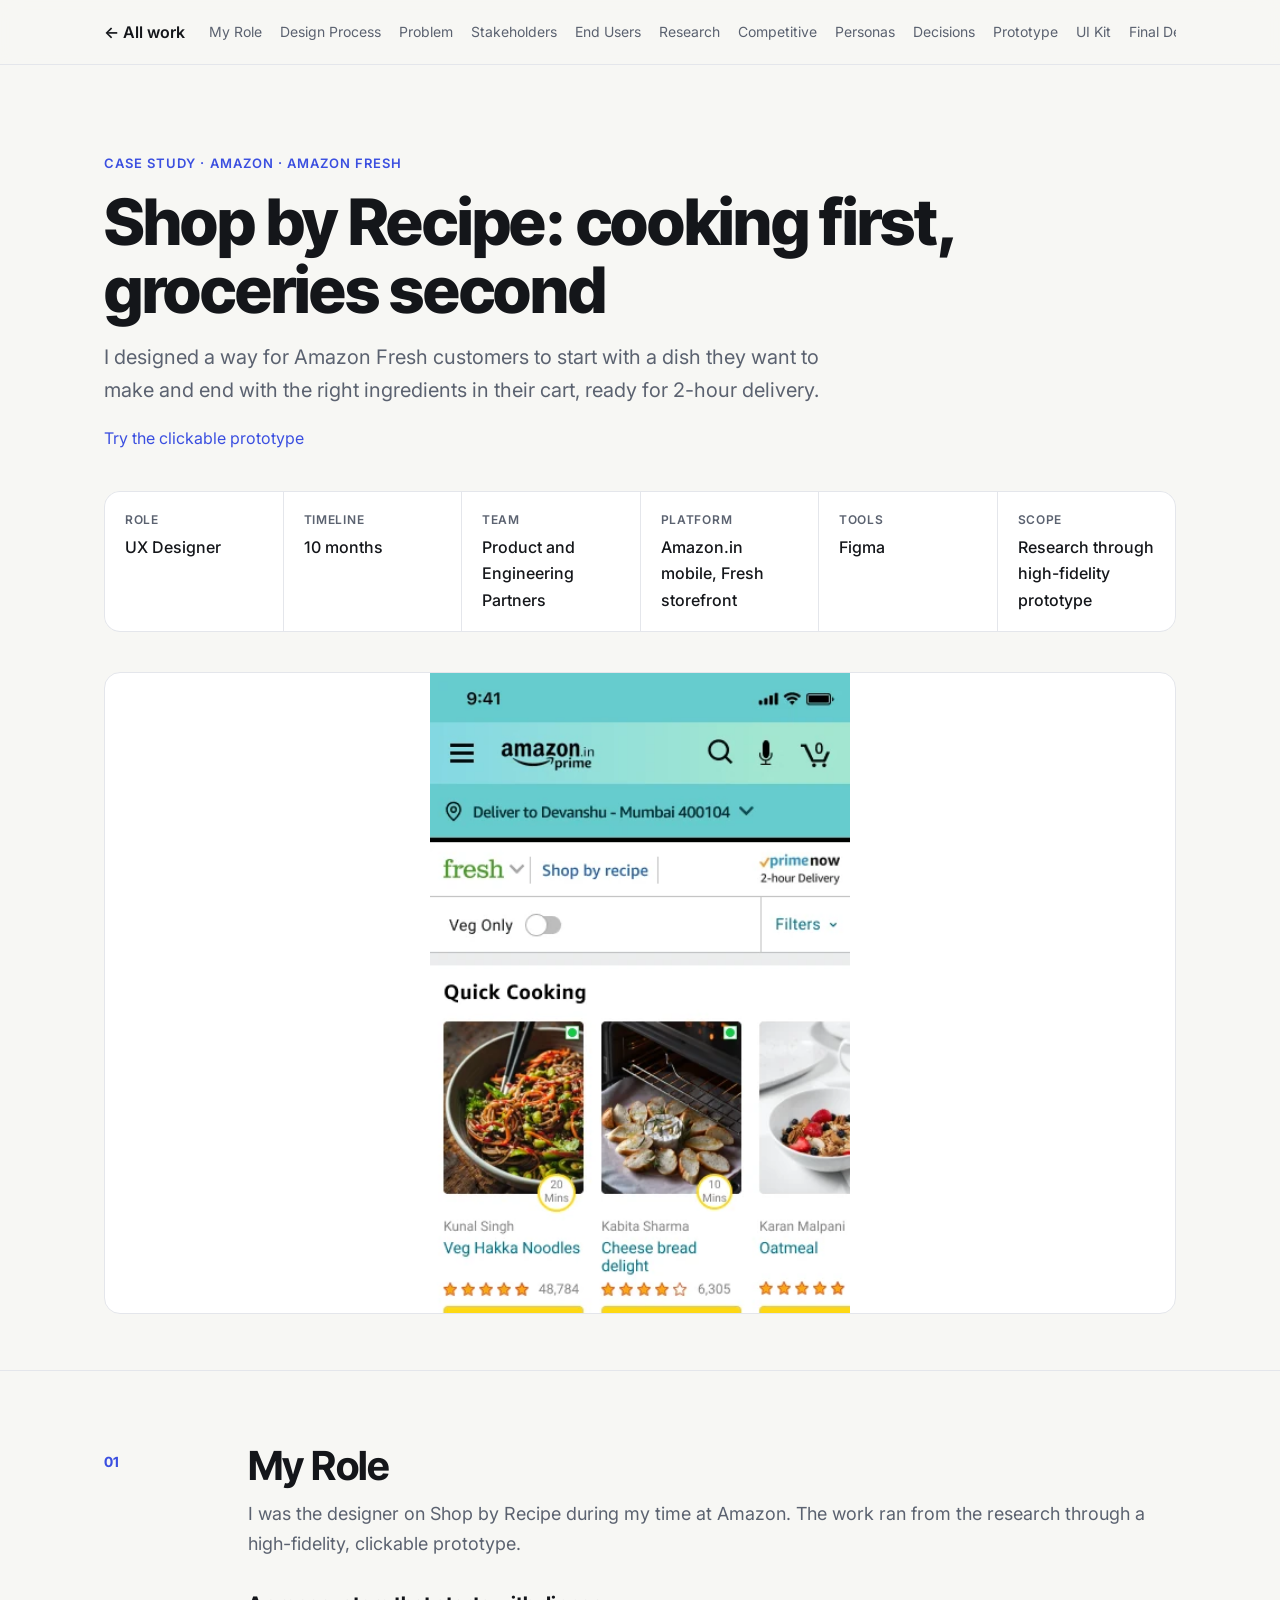
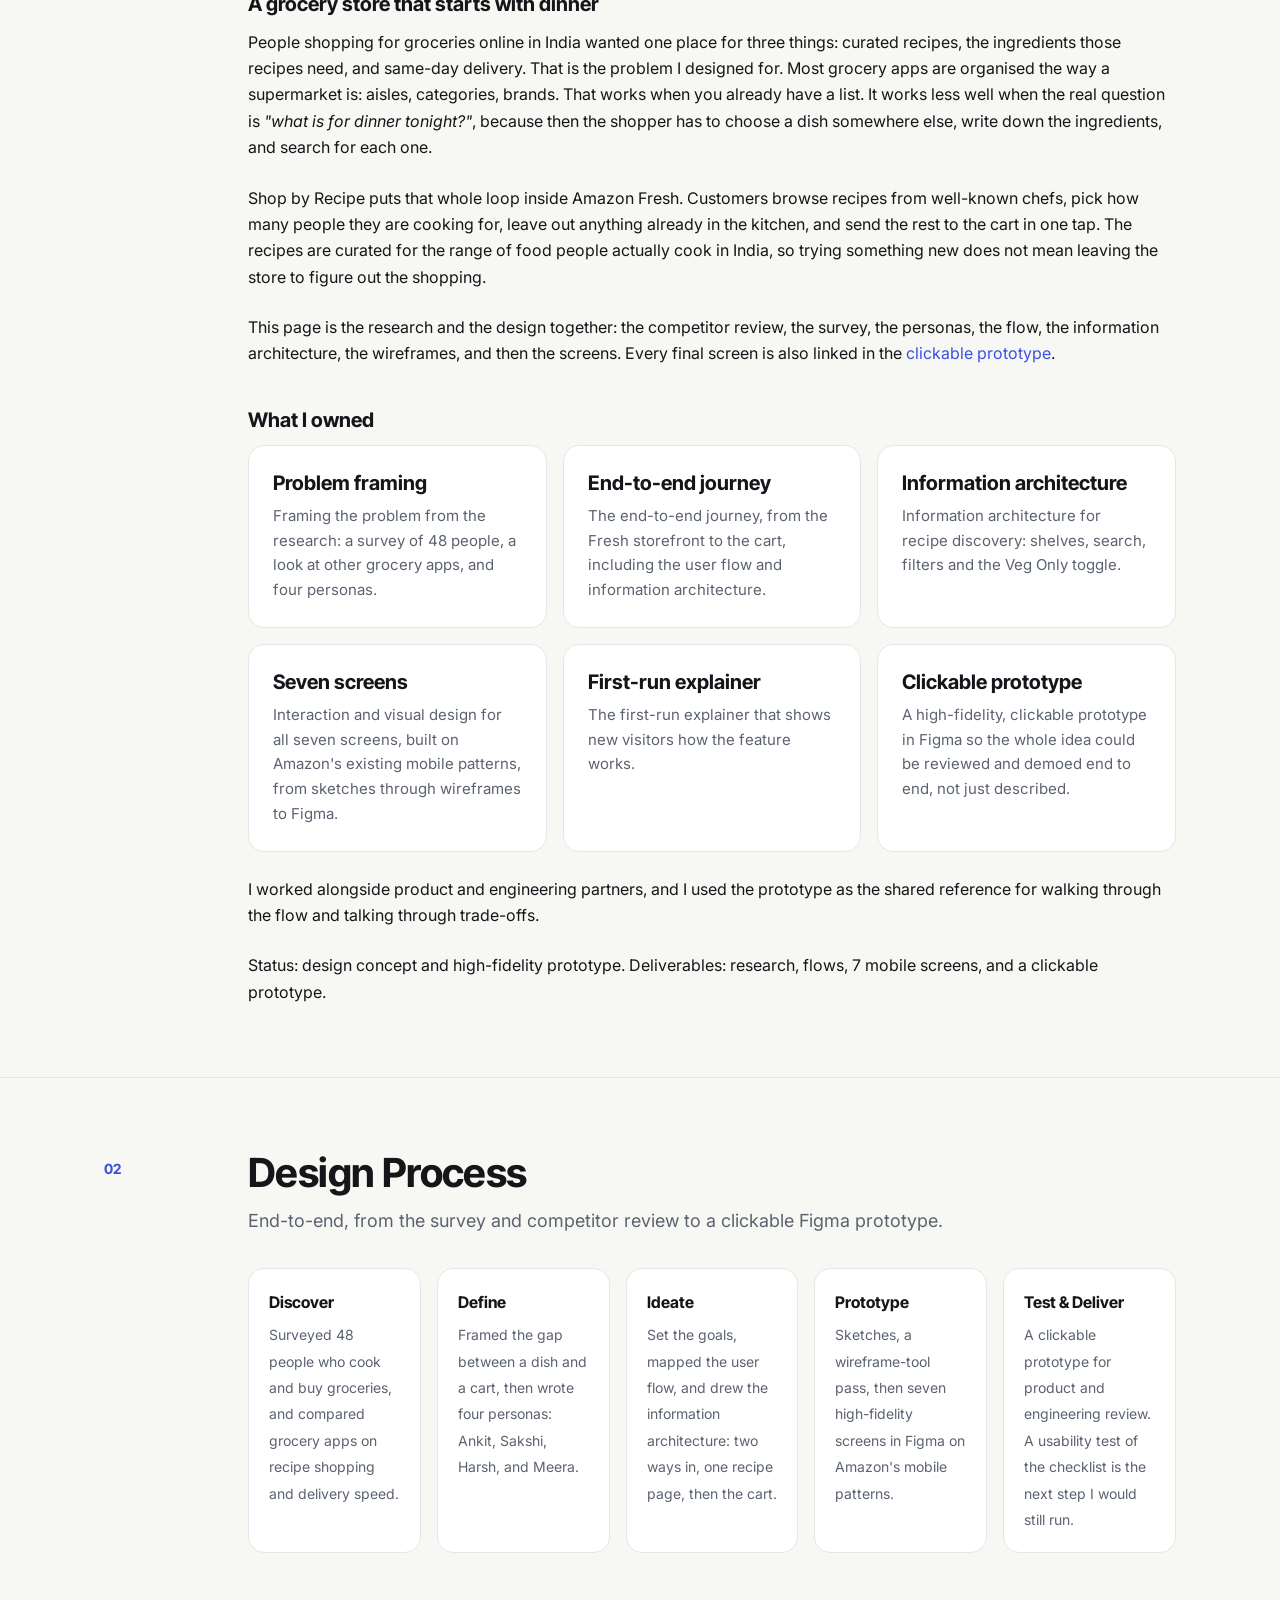
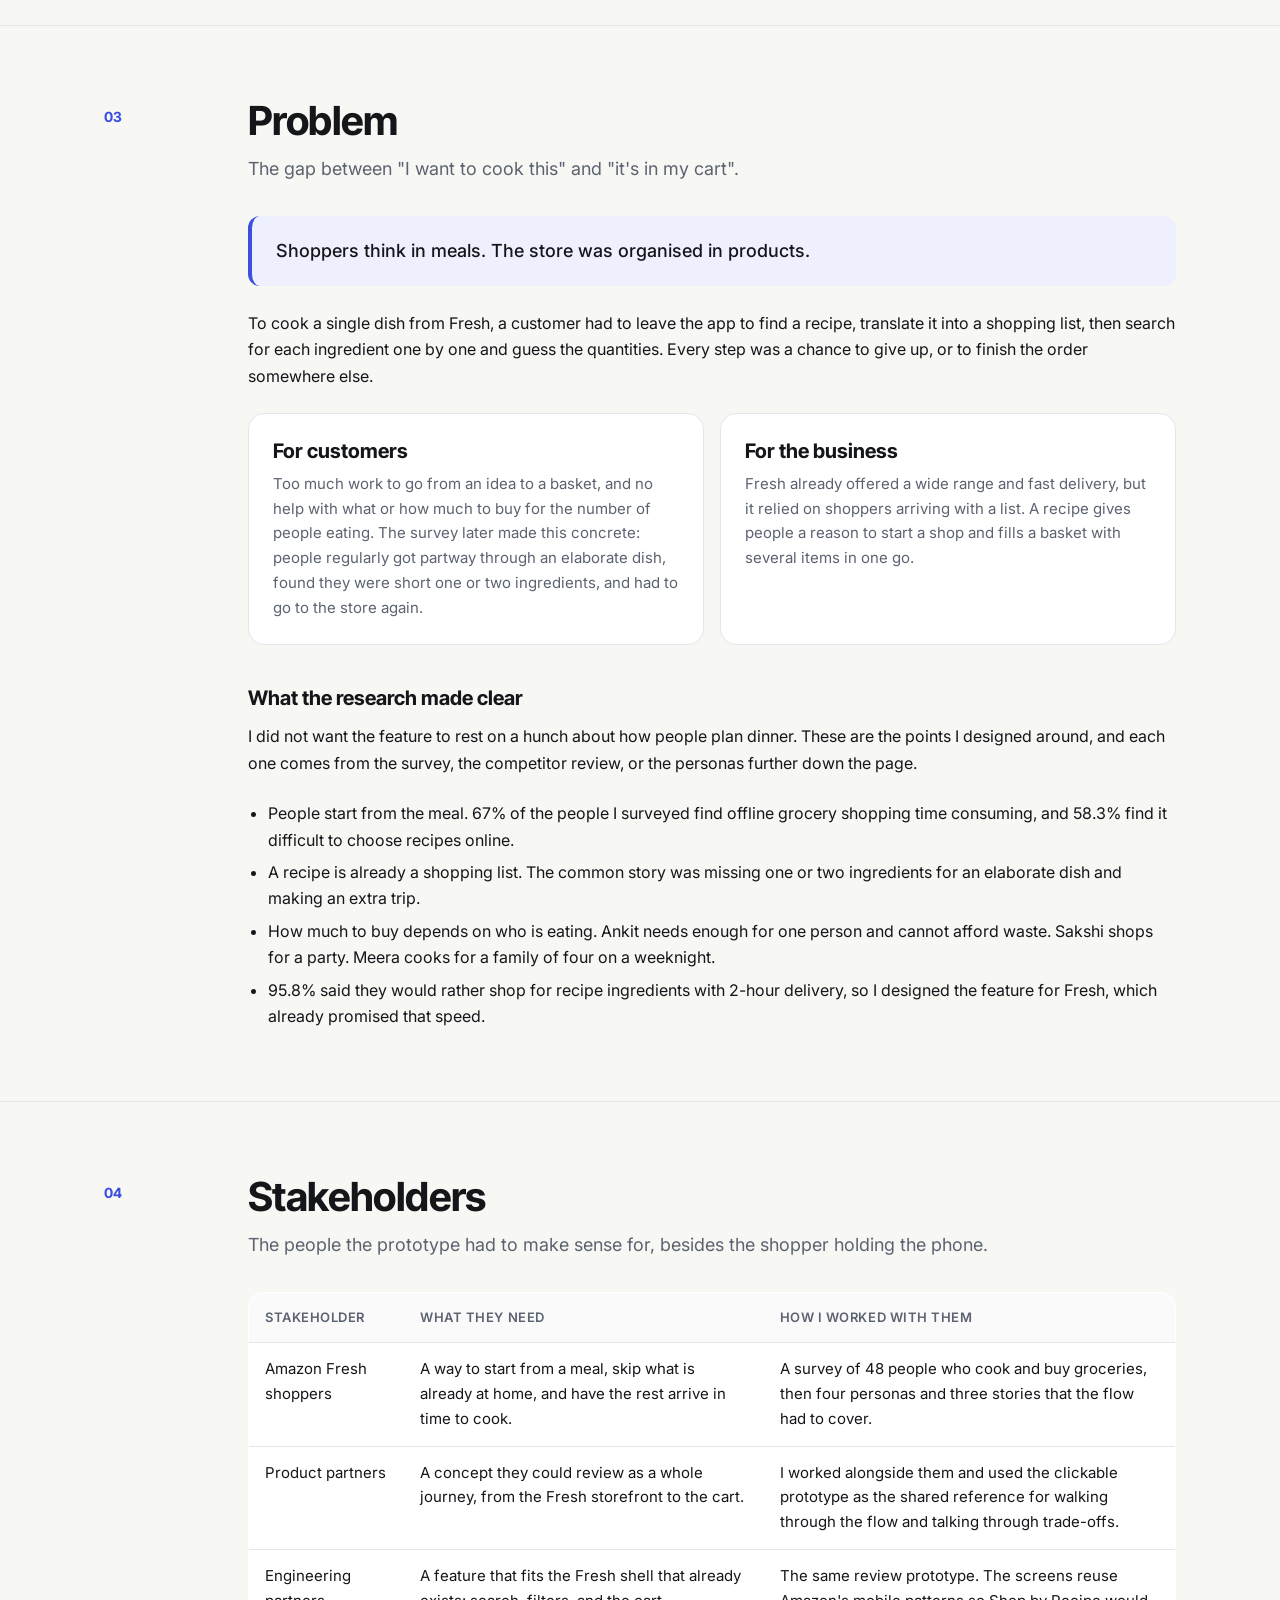
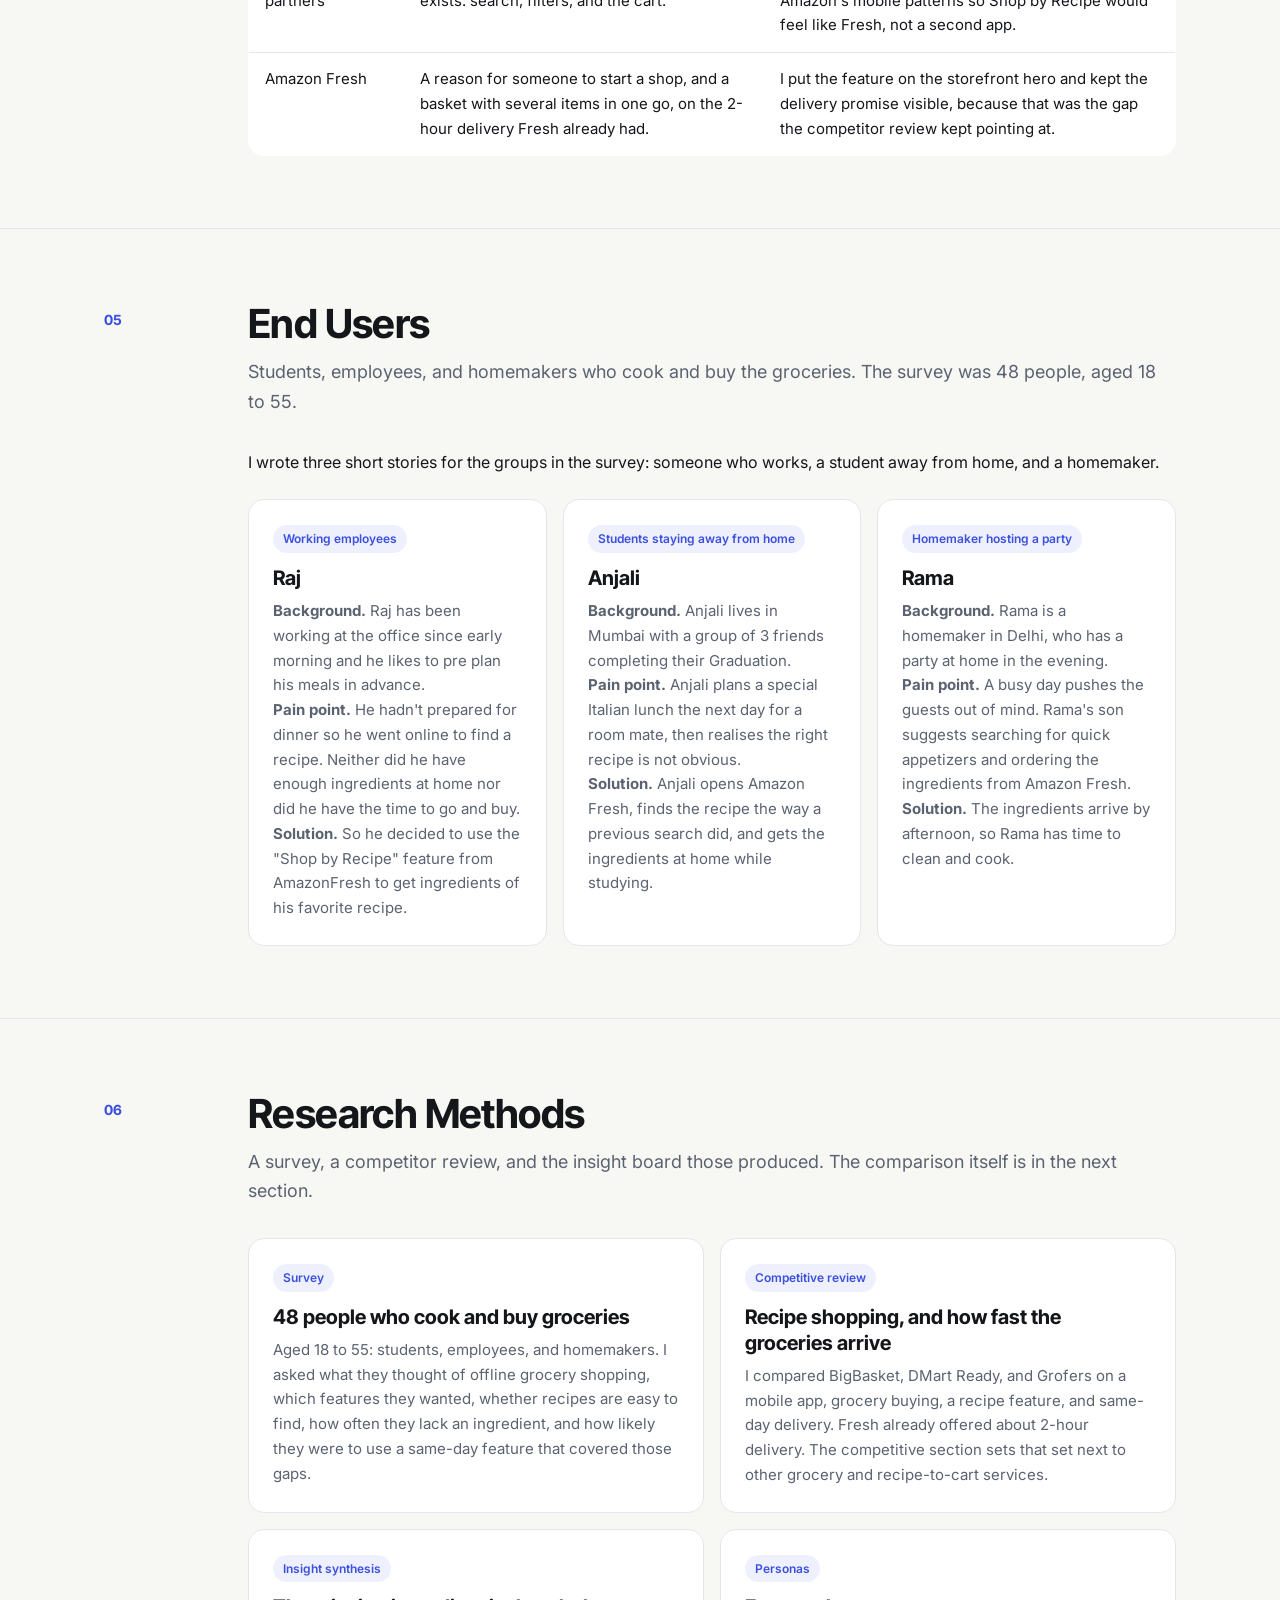
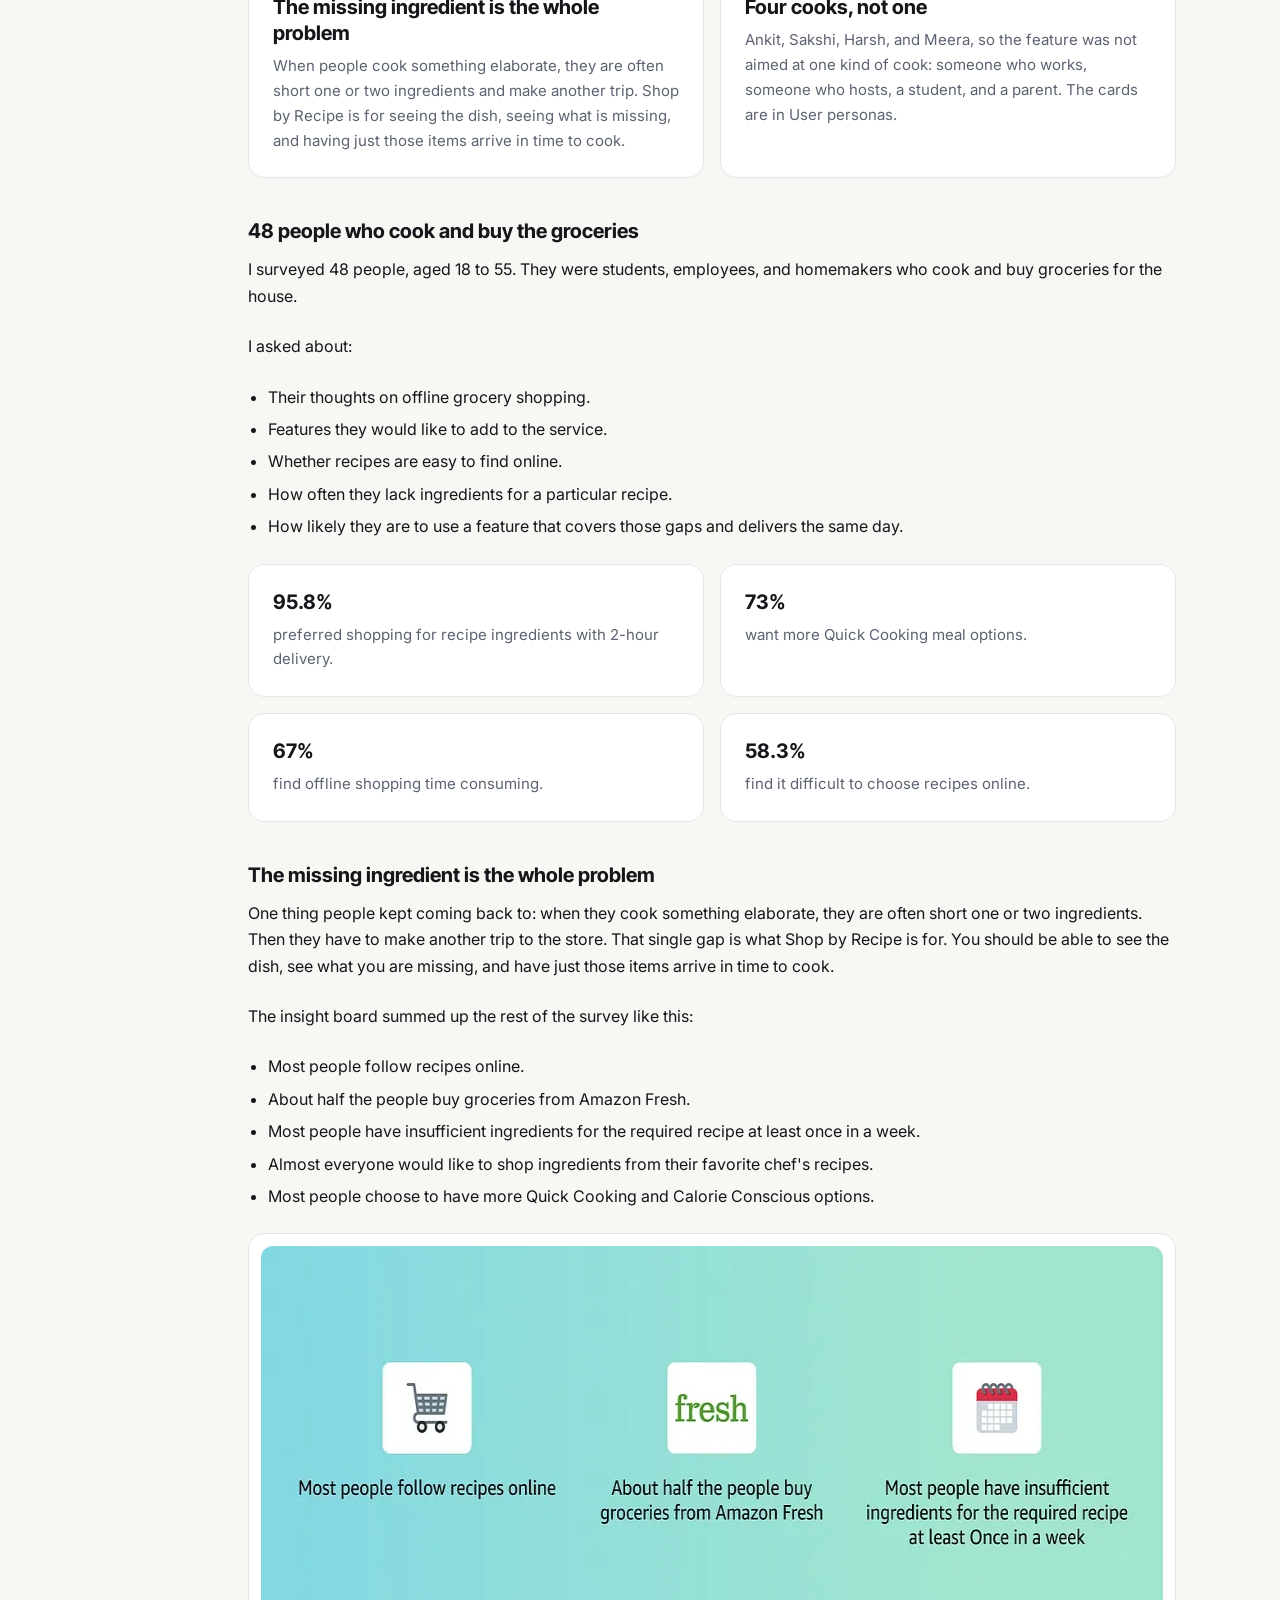
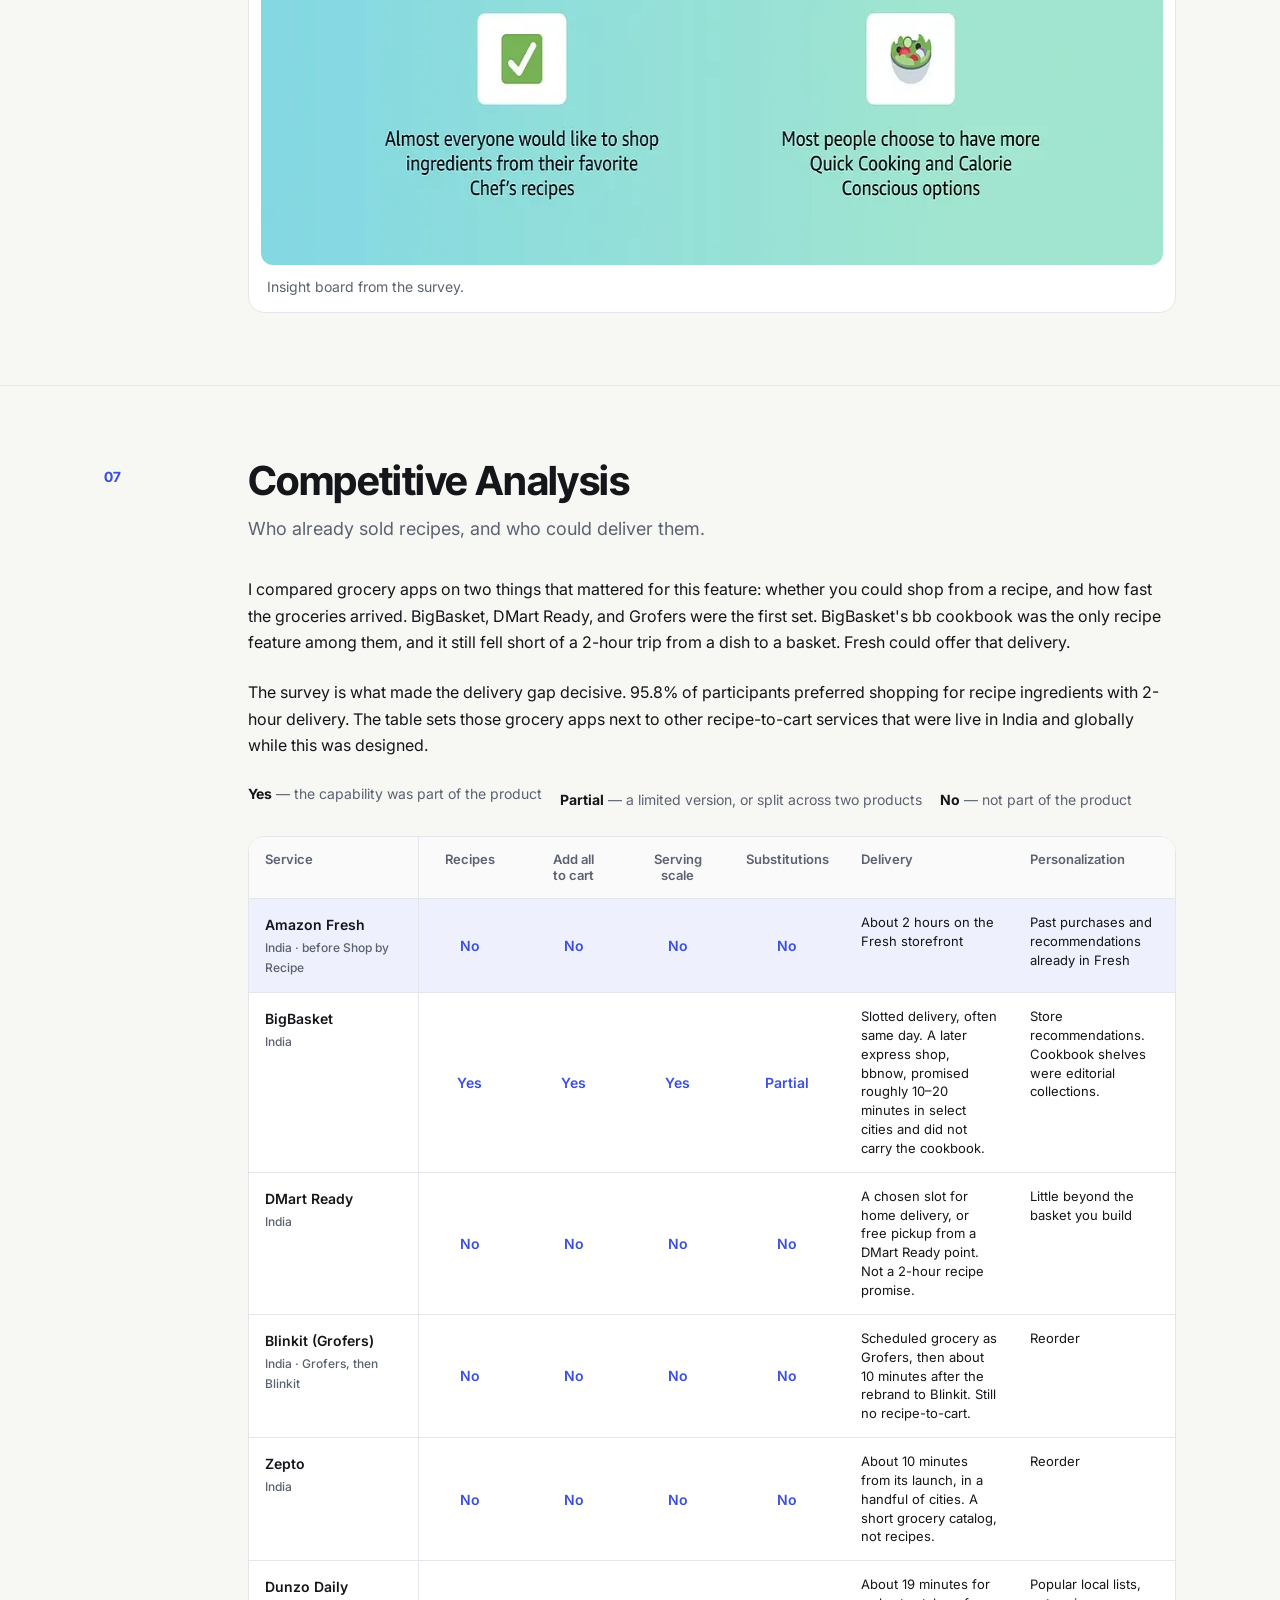
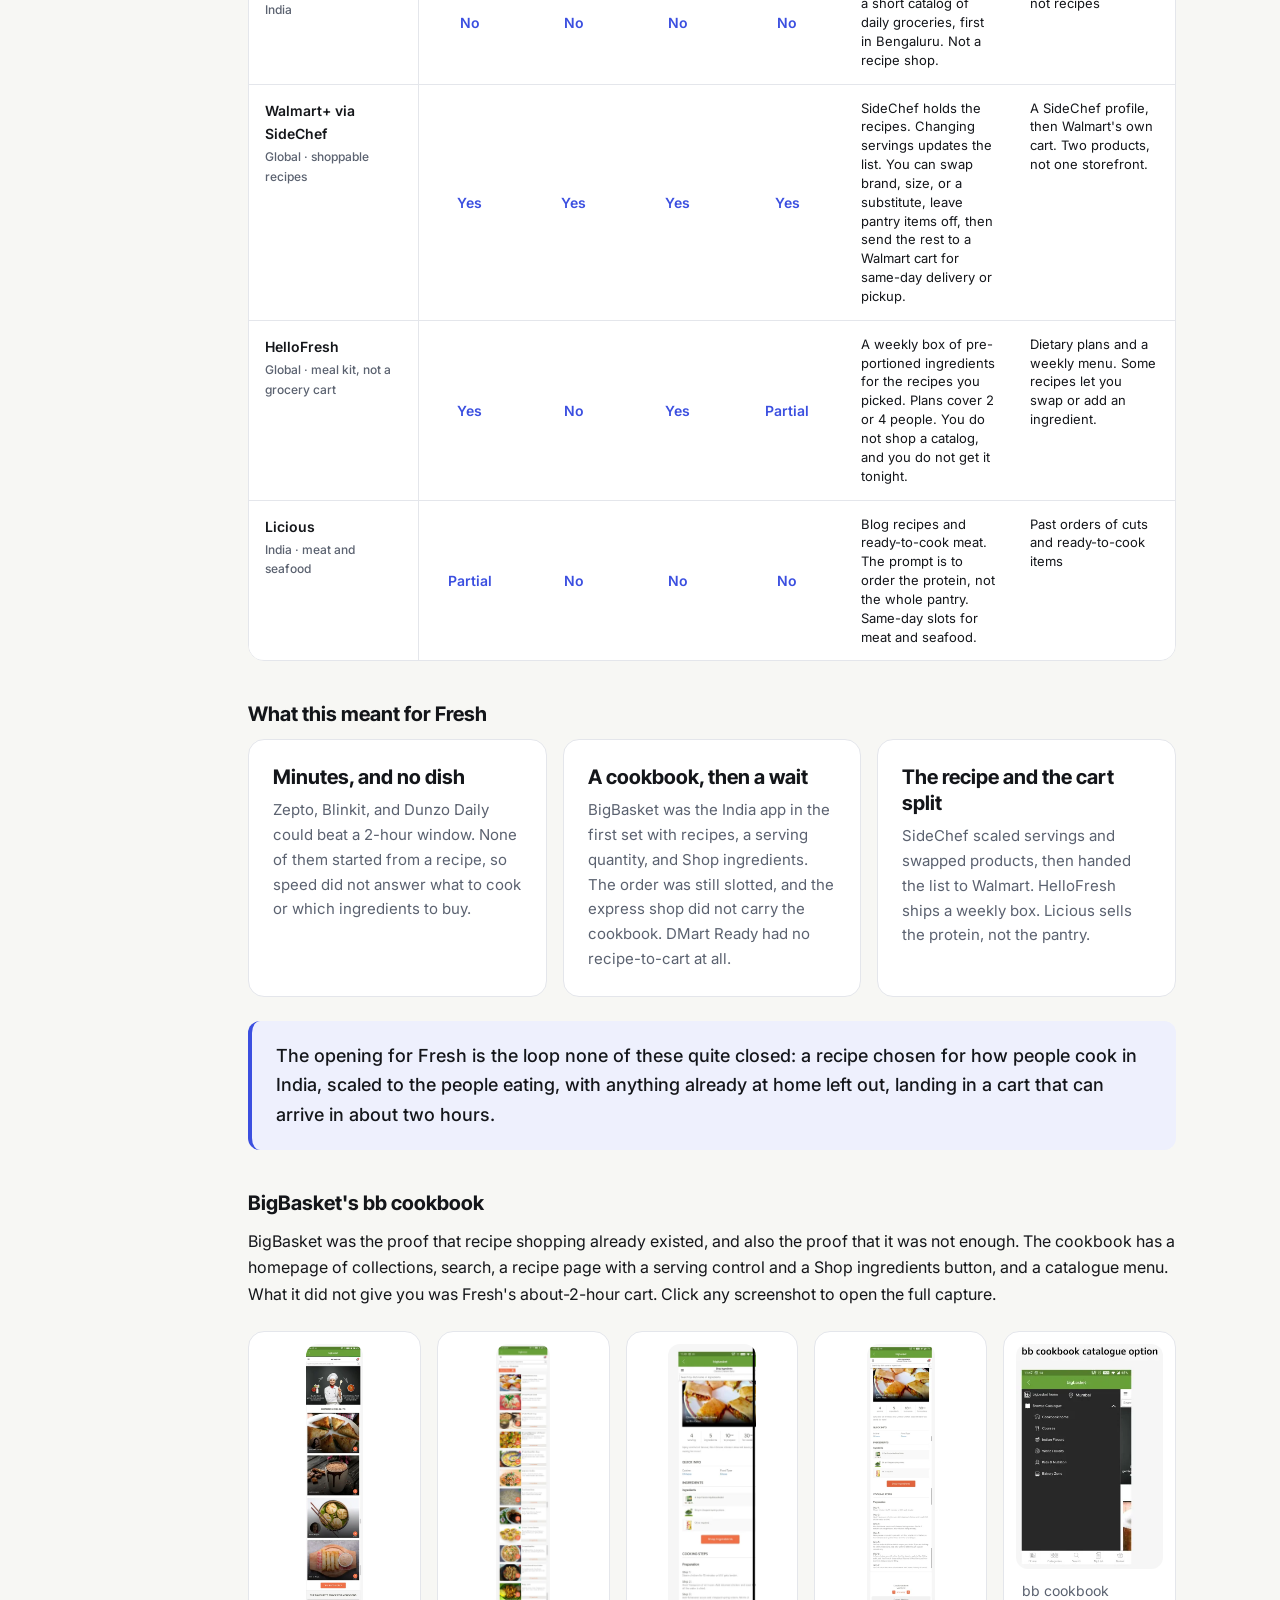
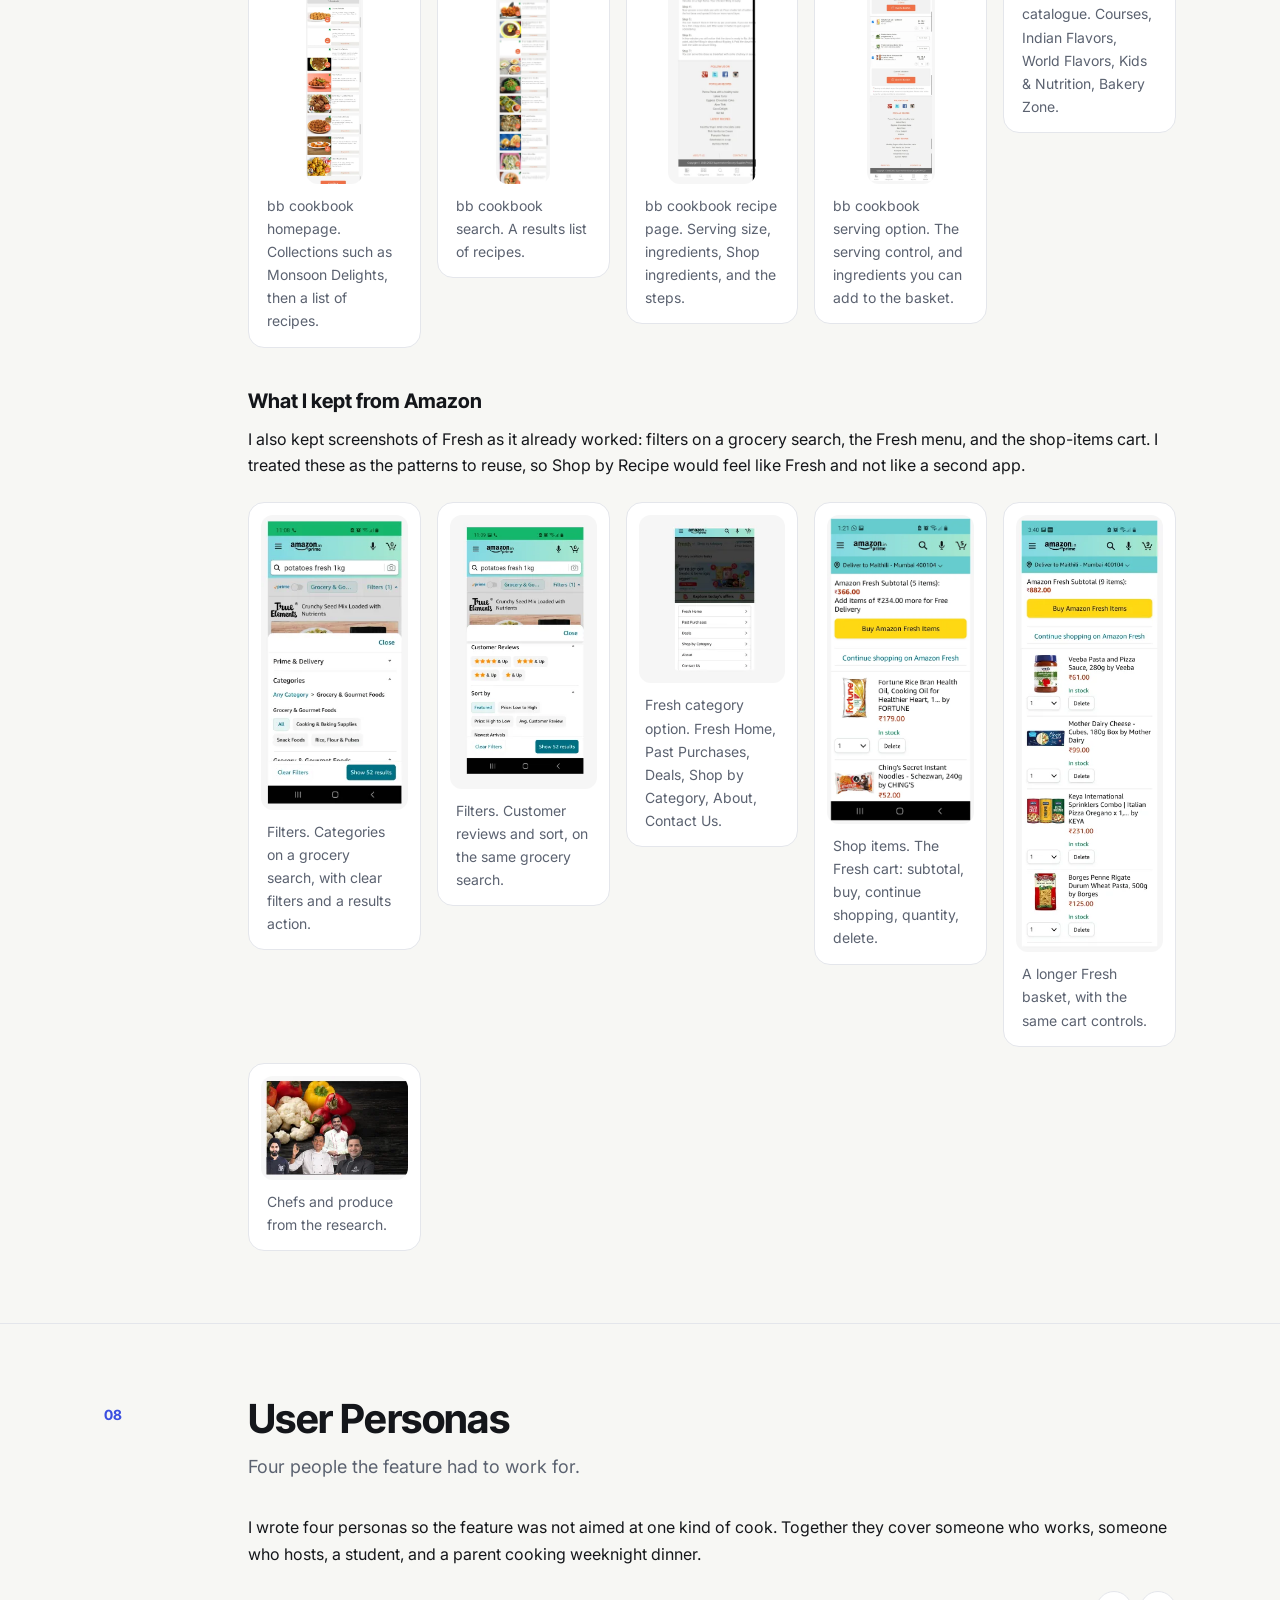
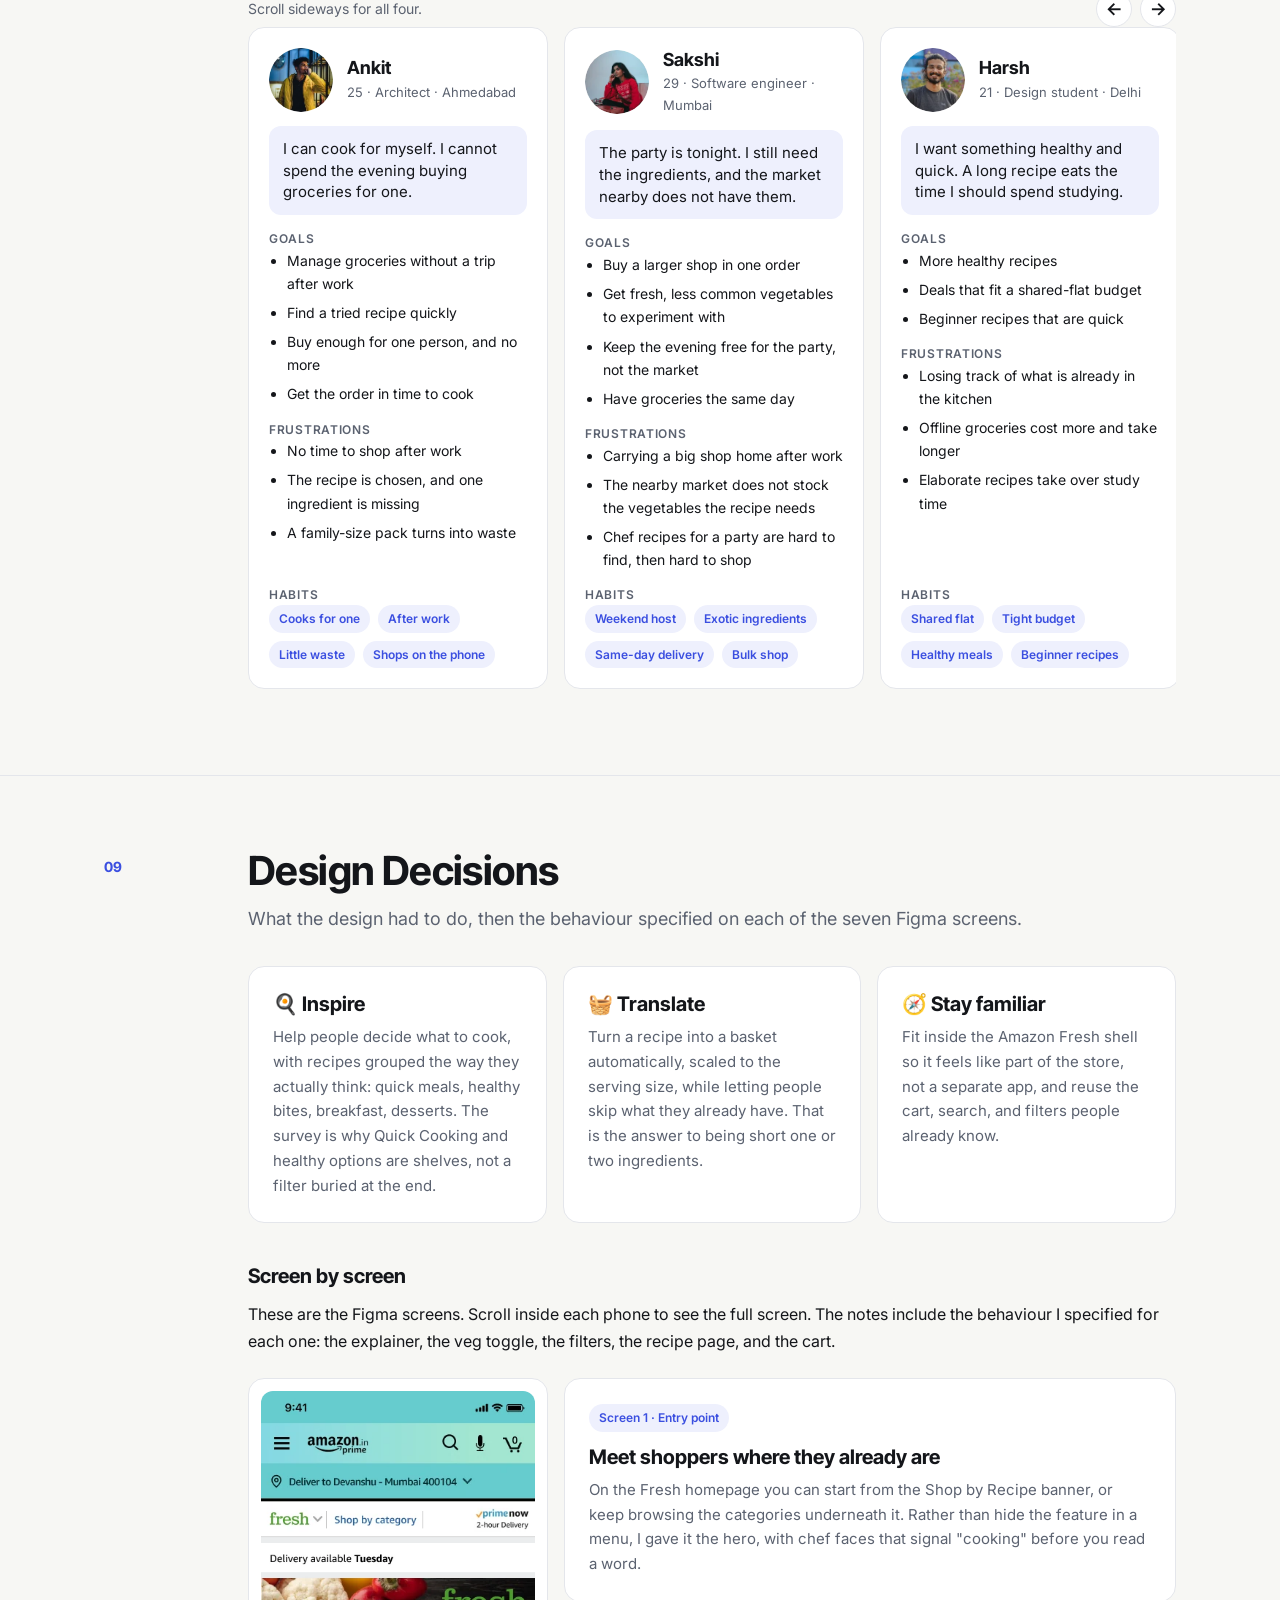
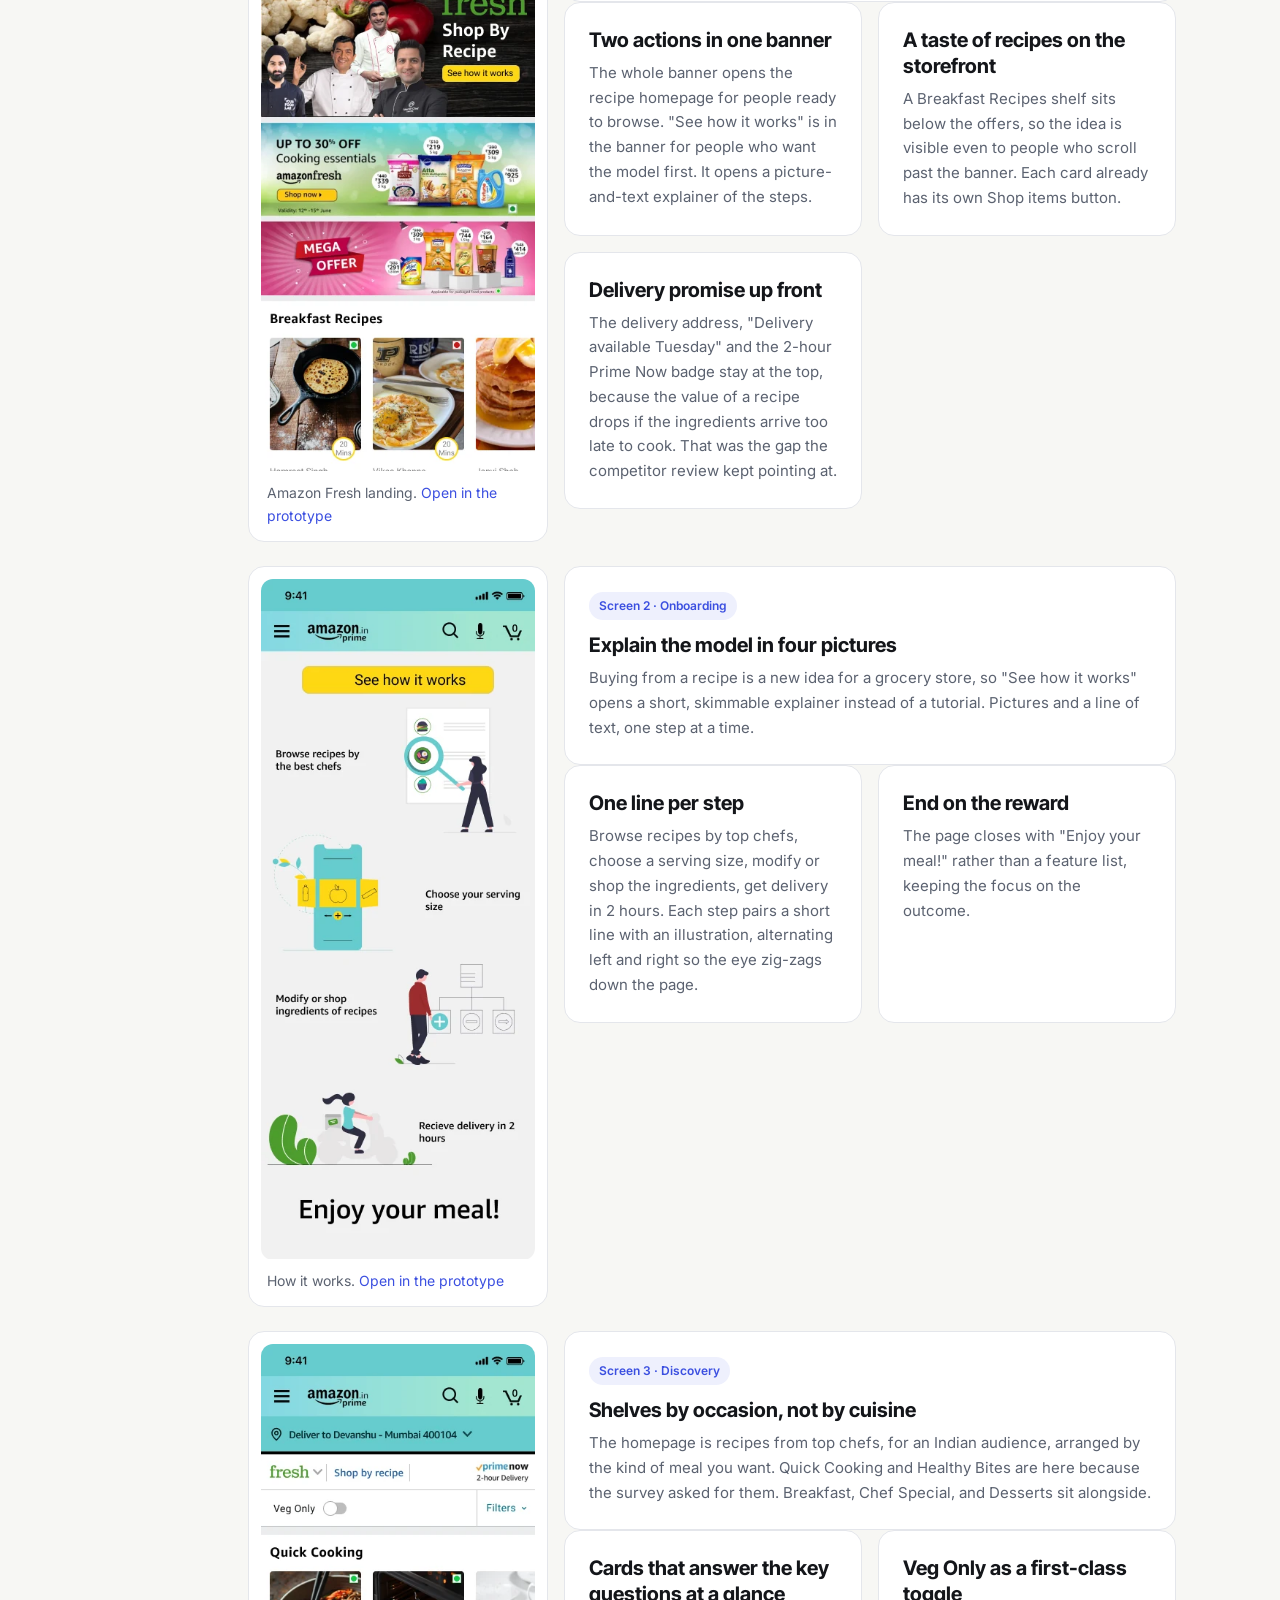
==== commit 276e4a5a: "Refresh the Amazon Fresh case study page. Set the hero role, team, and tools, write the page in firs" ====
--- a/index.html
+++ b/index.html
@@ -14,14 +14,14 @@
 .cs-cover img{width:min(100%,420px);height:640px;object-fit:cover;object-position:top}
 .frame{max-height:680px;overflow:auto}
 .frame img{width:100%;max-width:375px;height:auto;margin-inline:auto}
-.pair{display:grid;grid-template-columns:minmax(180px,300px) 1fr;gap:28px;align-items:start}
+.pair{display:grid;grid-template-columns:minmax(180px,300px) 1fr;gap:16px;align-items:start}
 .film{display:grid;grid-template-columns:repeat(auto-fill,minmax(150px,1fr));gap:16px;align-items:start}
 .film figure{margin:0}
 .film img{width:auto;max-width:100%;max-height:440px;height:auto}
 .table-scroll{overflow-x:auto}
 table.wide{min-width:720px}
 .ia ul{margin-top:6px}
-.journey{display:grid;grid-template-columns:repeat(5,1fr);gap:12px}
+.journey{display:grid;grid-template-columns:repeat(5,1fr);gap:16px}
 .journey img{width:100%;height:148px;object-fit:cover;object-position:top}
 @media (max-width:900px){
   .pair,.journey{grid-template-columns:1fr 1fr}
@@ -32,19 +32,46 @@
   .frame img{max-width:100%}
 }
 /* This page only. Shared palette, type, and section structure stay in case-study.css. */
-.body > h3{margin-top:4px}
-.body > * + h3{margin-top:36px}
+.body p,.body li,.body ol,.body .callout,.cs-section .head p{max-width:none}
+.process,.grid,.film,.pair,.journey{gap:16px}
+.body > * + *{margin-top:24px}
+.body > h3{margin-top:0}
+.body > * + h3{margin-top:40px}
 .body > h3 + p,
 .body > h3 + ul,
+.body > h3 + ol,
 .body > h3 + .legend,
 .body > h3 + .grid,
 .body > h3 + .table-scroll,
 .body > h3 + .callout,
 .body > h3 + .film,
-.body > h3 + .pair{margin-top:12px}
+.body > h3 + .pair,
+.body > h3 + .persona-scroller{margin-top:12px}
 .grid{align-items:stretch}
 .grid > .card{height:100%}
 .film .figure img{margin-inline:auto}
+.persona-bar{display:flex;align-items:center;justify-content:space-between;gap:16px}
+.persona-bar p{margin:0;font-size:14px;color:var(--muted)}
+.persona-nav{display:flex;gap:8px}
+.persona-nav button{width:36px;height:36px;border-radius:999px;border:1px solid var(--line);background:var(--surface);color:var(--ink);font:600 18px/1 var(--font-head);cursor:pointer}
+.persona-nav button:hover{border-color:var(--accent);color:var(--accent)}
+.persona-row{display:flex;gap:16px;overflow-x:auto;scroll-snap-type:x mandatory;scroll-padding-inline:2px;padding-bottom:14px;scrollbar-width:thin;scrollbar-color:var(--accent) var(--line)}
+.persona-row::-webkit-scrollbar{height:8px}
+.persona-row::-webkit-scrollbar-track{background:var(--line);border-radius:99px}
+.persona-row::-webkit-scrollbar-thumb{background:var(--accent);border-radius:99px}
+.persona-card{flex:0 0 300px;scroll-snap-align:start;background:var(--surface);border:1px solid var(--line);border-radius:var(--radius);padding:20px;display:flex;flex-direction:column;gap:14px}
+.persona-card header{display:flex;align-items:center;gap:14px}
+.persona-card .avatar,.persona-card .initials{width:64px;height:64px;border-radius:50%;flex:none;object-fit:cover}
+.persona-card .initials{display:grid;place-items:center;background:var(--accent-soft);color:var(--accent);font:700 22px/1 var(--font-head)}
+.persona-card h3{margin:0;font-size:18px}
+.persona-card .who-line{margin:2px 0 0;font-size:13px;color:var(--muted)}
+.persona-card blockquote{margin:0;padding:12px 14px;background:var(--accent-soft);border-radius:12px;font-size:15px;line-height:1.45;color:var(--ink);min-height:4.6em}
+.persona-card > div:last-child{margin-top:auto}
+.persona-card h4{margin:0;font-size:12px;font-weight:600;letter-spacing:.06em;text-transform:uppercase;color:var(--muted)}
+.persona-card ul{margin:0;padding-left:18px;font-size:14px;color:var(--ink)}
+.persona-card li+li{margin-top:6px}
+.persona-card .chips{display:flex;flex-wrap:wrap;gap:8px;list-style:none;padding:0}
+.persona-card .chips li{margin:0;font-size:12px;font-weight:600;color:var(--accent);background:var(--accent-soft);padding:4px 10px;border-radius:999px}
 #competitive .legend{display:flex;flex-wrap:wrap;gap:8px 18px;list-style:none;padding:0;max-width:none;font-size:14px;color:var(--muted)}
 #competitive .legend b{color:var(--ink)}
 #competitive .scroll-hint{display:none;font-size:13px;color:var(--muted);max-width:none}
@@ -66,13 +93,13 @@
 #competitive .note{font-size:14px;color:var(--muted);max-width:none}
 #competitive td.mark.partial{color:var(--ink)}
 #competitive td.mark.no{color:var(--muted);font-weight:500}
-#personas .body > .persona{margin-top:16px}
 @media (max-width:900px){
   #competitive .scroll-hint{display:block}
-  .body > * + h3{margin-top:28px}
+  .body > * + h3{margin-top:32px}
+  .journey{grid-template-columns:1fr 1fr}
 }
 @media (max-width:560px){
-  #personas .persona{gap:14px}
+  .persona-card{flex-basis:min(300px,86%)}
   #competitive table.wide th,
   #competitive table.wide td{padding:12px}
   #competitive table.wide th:first-child,
@@ -95,11 +122,11 @@
   <p class="lede">I designed a way for Amazon Fresh customers to start with a dish they want to make and end with the right ingredients in their cart, ready for 2-hour delivery.</p>
   <p style="margin-top:18px"><a href="walkthrough.html">Try the clickable prototype</a></p>
   <dl class="meta">
-    <div><dt>Role</dt><dd>Senior Product / UX Designer</dd></div>
+    <div><dt>Role</dt><dd>UX Designer</dd></div>
     <div><dt>Timeline</dt><dd>10 months</dd></div>
-    <div><dt>Team</dt><dd>Product and engineering partners</dd></div>
+    <div><dt>Team</dt><dd>Product and Engineering Partners</dd></div>
     <div><dt>Platform</dt><dd>Amazon.in mobile, Fresh storefront</dd></div>
-    <div><dt>Tools</dt><dd>Figma for design and prototyping</dd></div>
+    <div><dt>Tools</dt><dd>Figma</dd></div>
     <div><dt>Scope</dt><dd>Research through high-fidelity prototype</dd></div>
   </dl>
   <figure class="cs-cover"><img src="img/03-shop-by-recipe-home.webp" alt="Shop by Recipe homepage on Amazon Fresh, with Quick Cooking recipes, a Veg Only toggle, and Shop items buttons."></figure>
@@ -110,12 +137,12 @@
   <div class="head"><div class="num">01</div><div><h2>My Role</h2><p>I was the designer on Shop by Recipe during my time at Amazon. The work ran from the research through a high-fidelity, clickable prototype.</p></div></div>
   <div class="body">
     <h3>A grocery store that starts with dinner</h3>
-    <p>People shopping for groceries online in India wanted one place for three things: curated recipes, the ingredients those recipes need, and same-day delivery. That is the problem I designed for. Most grocery apps are organised the way a supermarket is: aisles, categories, brands. That works when you already have a list. It works less well when the real question is <em>"what are we eating tonight?"</em>, because then the shopper has to choose a dish somewhere else, write down the ingredients, and search for each one.</p>
+    <p>People shopping for groceries online in India wanted one place for three things: curated recipes, the ingredients those recipes need, and same-day delivery. That is the problem I designed for. Most grocery apps are organised the way a supermarket is: aisles, categories, brands. That works when you already have a list. It works less well when the real question is <em>"what is for dinner tonight?"</em>, because then the shopper has to choose a dish somewhere else, write down the ingredients, and search for each one.</p>
     <p>Shop by Recipe puts that whole loop inside Amazon Fresh. Customers browse recipes from well-known chefs, pick how many people they are cooking for, leave out anything already in the kitchen, and send the rest to the cart in one tap. The recipes are curated for the range of food people actually cook in India, so trying something new does not mean leaving the store to figure out the shopping.</p>
     <p>This page is the research and the design together: the competitor review, the survey, the personas, the flow, the information architecture, the wireframes, and then the screens. Every final screen is also linked in the <a href="walkthrough.html">clickable prototype</a>.</p>
     <h3>What I owned</h3>
     <div class="grid g3">
-      <div class="card"><h3>Problem framing</h3><p>Framing the problem from the research: a survey of 48 people, a look at other grocery apps, and three personas.</p></div>
+      <div class="card"><h3>Problem framing</h3><p>Framing the problem from the research: a survey of 48 people, a look at other grocery apps, and four personas.</p></div>
       <div class="card"><h3>End-to-end journey</h3><p>The end-to-end journey, from the Fresh storefront to the cart, including the user flow and information architecture.</p></div>
       <div class="card"><h3>Information architecture</h3><p>Information architecture for recipe discovery: shelves, search, filters and the Veg Only toggle.</p></div>
       <div class="card"><h3>Seven screens</h3><p>Interaction and visual design for all seven screens, built on Amazon's existing mobile patterns, from sketches through wireframes to Figma.</p></div>
@@ -131,7 +158,7 @@
   <div class="head"><div class="num">02</div><div><h2>Design Process</h2><p>End-to-end, from the survey and competitor review to a clickable Figma prototype.</p></div></div>
   <div class="body"><div class="process">
     <div class="step"><b>Discover</b><span>Surveyed 48 people who cook and buy groceries, and compared grocery apps on recipe shopping and delivery speed.</span></div>
-    <div class="step"><b>Define</b><span>Framed the gap between a dish and a cart, then wrote three personas: Ankit, Sakshi, and Harsh.</span></div>
+    <div class="step"><b>Define</b><span>Framed the gap between a dish and a cart, then wrote four personas: Ankit, Sakshi, Harsh, and Meera.</span></div>
     <div class="step"><b>Ideate</b><span>Set the goals, mapped the user flow, and drew the information architecture: two ways in, one recipe page, then the cart.</span></div>
     <div class="step"><b>Prototype</b><span>Sketches, a wireframe-tool pass, then seven high-fidelity screens in Figma on Amazon's mobile patterns.</span></div>
     <div class="step"><b>Test &amp; Deliver</b><span>A clickable prototype for product and engineering review. A usability test of the checklist is the next step I would still run.</span></div>
@@ -152,8 +179,8 @@
     <ul>
       <li>People start from the meal. 67% of the people I surveyed find offline grocery shopping time consuming, and 58.3% find it difficult to choose recipes online.</li>
       <li>A recipe is already a shopping list. The common story was missing one or two ingredients for an elaborate dish and making an extra trip.</li>
-      <li>How much to buy depends on who is eating. Ankit needs enough for one person and cannot afford waste. Sakshi shops for a party.</li>
-      <li>95.8% said they would rather shop for recipe ingredients with 2-hour delivery. Fresh was the only grocery app in the set I reviewed that already delivered in two hours, so the feature belonged there.</li>
+      <li>How much to buy depends on who is eating. Ankit needs enough for one person and cannot afford waste. Sakshi shops for a party. Meera cooks for a family of four on a weeknight.</li>
+      <li>95.8% said they would rather shop for recipe ingredients with 2-hour delivery, so I designed the feature for Fresh, which already promised that speed.</li>
     </ul>
   </div>
 </div></section>
@@ -168,7 +195,7 @@
         <tr>
           <td>Amazon Fresh shoppers</td>
           <td>A way to start from a meal, skip what is already at home, and have the rest arrive in time to cook.</td>
-          <td>A survey of 48 people who cook and buy groceries, then three personas and three stories that the flow had to cover.</td>
+          <td>A survey of 48 people who cook and buy groceries, then four personas and three stories that the flow had to cover.</td>
         </tr>
         <tr>
           <td>Product partners</td>
@@ -194,7 +221,7 @@
 <section class="cs-section" id="users"><div class="wrap">
   <div class="head"><div class="num">05</div><div><h2>End Users</h2><p>Students, employees, and homemakers who cook and buy the groceries. The survey was 48 people, aged 18 to 55.</p></div></div>
   <div class="body">
-    <p>The chart describes them as people who actively buy groceries online or offline for their house. The same working file has three short stories, one for each group. The names are not the persona names. I kept them as I wrote them.</p>
+    <p>I wrote three short stories for the groups in the survey: someone who works, a student away from home, and a homemaker.</p>
     <div class="grid g3">
       <article class="card">
         <span class="tag">Working employees</span>
@@ -207,15 +234,15 @@
         <span class="tag">Students staying away from home</span>
         <h3>Anjali</h3>
         <p><b>Background.</b> Anjali lives in Mumbai with a group of 3 friends completing their Graduation.</p>
-        <p><b>Pain point.</b> She plans to make a special Italian lunch the next day for her room mate but she realises she does not know which recipe would work best.</p>
-        <p><b>Solution.</b> She opens Amazon Fresh to search and finds the recipe in a jiffy like last time which turned out amazing. Anjali can focus on her studies while getting an easy recipe and required ingredients at home.</p>
+        <p><b>Pain point.</b> Anjali plans a special Italian lunch the next day for a room mate, then realises the right recipe is not obvious.</p>
+        <p><b>Solution.</b> Anjali opens Amazon Fresh, finds the recipe the way a previous search did, and gets the ingredients at home while studying.</p>
       </article>
       <article class="card">
         <span class="tag">Homemaker hosting a party</span>
         <h3>Rama</h3>
         <p><b>Background.</b> Rama is a homemaker in Delhi, who has a party at home in the evening.</p>
-        <p><b>Pain point.</b> Being busy in her daily routine it slipped from her mind about the guests coming over. So her son suggests searching for quick appetizers online and ordering all the ingredients required easily from Amazon Fresh.</p>
-        <p><b>Solution.</b> The ingredients are delivered by afternoon so she has ample time to clean and prepare food.</p>
+        <p><b>Pain point.</b> A busy day pushes the guests out of mind. Rama's son suggests searching for quick appetizers and ordering the ingredients from Amazon Fresh.</p>
+        <p><b>Solution.</b> The ingredients arrive by afternoon, so Rama has time to clean and cook.</p>
       </article>
     </div>
   </div>
@@ -226,13 +253,13 @@
   <div class="body">
     <div class="grid g2">
       <div class="card"><span class="tag">Survey</span><h3>48 people who cook and buy groceries</h3><p>Aged 18 to 55: students, employees, and homemakers. I asked what they thought of offline grocery shopping, which features they wanted, whether recipes are easy to find, how often they lack an ingredient, and how likely they were to use a same-day feature that covered those gaps.</p></div>
-      <div class="card"><span class="tag">Competitive review</span><h3>Recipe shopping, and how fast the groceries arrive</h3><p>The first pass compared BigBasket, DMart Ready, Jio, and Grofers on a mobile app, grocery buying, a recipe feature, and same-day delivery. Fresh was the only app in that set with 2-hour delivery. Competitive analysis keeps those four and sets them next to other grocery and recipe-to-cart services.</p></div>
+      <div class="card"><span class="tag">Competitive review</span><h3>Recipe shopping, and how fast the groceries arrive</h3><p>I compared BigBasket, DMart Ready, and Grofers on a mobile app, grocery buying, a recipe feature, and same-day delivery. Fresh already offered about 2-hour delivery. The competitive section sets that set next to other grocery and recipe-to-cart services.</p></div>
       <div class="card"><span class="tag">Insight synthesis</span><h3>The missing ingredient is the whole problem</h3><p>When people cook something elaborate, they are often short one or two ingredients and make another trip. Shop by Recipe is for seeing the dish, seeing what is missing, and having just those items arrive in time to cook.</p></div>
-      <div class="card"><span class="tag">Personas</span><h3>Three cooks, not one</h3><p>Ankit, Sakshi, and Harsh, written so the feature was not aimed at one kind of cook: someone who works, someone who hosts, and a student. Their cards are in User personas.</p></div>
+      <div class="card"><span class="tag">Personas</span><h3>Four cooks, not one</h3><p>Ankit, Sakshi, Harsh, and Meera, so the feature was not aimed at one kind of cook: someone who works, someone who hosts, a student, and a parent. The cards are in User personas.</p></div>
     </div>
 
     <h3 id="survey">48 people who cook and buy the groceries</h3>
-    <p>I surveyed 48 people, aged 18 to 55. They were students, employees, and homemakers who cook and buy groceries. The chart describes them as people who actively buy groceries online or offline for their house.</p>
+    <p>I surveyed 48 people, aged 18 to 55. They were students, employees, and homemakers who cook and buy groceries for the house.</p>
     <p>I asked about:</p>
     <ul>
       <li>Their thoughts on offline grocery shopping.</li>
@@ -243,15 +270,10 @@
     </ul>
     <div class="grid g2">
       <div class="card"><h3>95.8%</h3><p>preferred shopping for recipe ingredients with 2-hour delivery.</p></div>
-      <div class="card"><h3>73%</h3><p>want more Quick Cooking meal options. The bar is also labeled 73.</p></div>
+      <div class="card"><h3>73%</h3><p>want more Quick Cooking meal options.</p></div>
       <div class="card"><h3>67%</h3><p>find offline shopping time consuming.</p></div>
       <div class="card"><h3>58.3%</h3><p>find it difficult to choose recipes online.</p></div>
     </div>
-    <p>Three bars have numbers printed on them: Quick Cooking 73, Healthy Meals 60, Veg Meals 50. The chart also draws three shorter bars with no printed value and no name, so I have not turned those into figures. 60 and 50 are shown as printed. Only the Quick Cooking callout is written as a percent, 73%.</p>
-    <figure class="figure">
-      <a href="img/research-survey.webp"><img src="img/research-survey.webp" width="1100" height="619" alt="Survey chart. 48 people aged 18 to 55 who buy groceries online or offline for their house. Bars: Quick Cooking 73, Healthy Meals 60, Veg Meals 50, and three shorter unlabeled bars. Callouts: 73 percent want more Quick Cooking meal options, 67 percent find offline shopping time consuming, 58.3 percent find it difficult to choose recipes online."></a>
-      <figcaption>The survey chart. Click the image to open it larger. 95.8% is stated in the write-up of the study. It is not printed on this image.</figcaption>
-    </figure>
 
     <h3 id="insights">The missing ingredient is the whole problem</h3>
     <p>One thing people kept coming back to: when they cook something elaborate, they are often short one or two ingredients. Then they have to make another trip to the store. That single gap is what Shop by Recipe is for. You should be able to see the dish, see what you are missing, and have just those items arrive in time to cook.</p>
@@ -265,7 +287,7 @@
     </ul>
     <figure class="figure">
       <a href="img/research-insights.webp"><img src="img/research-insights.webp" width="1100" height="619" alt="Five survey insights: most people follow recipes online; about half buy groceries from Amazon Fresh; most people have insufficient ingredients at least once a week; almost everyone would like to shop ingredients from a favorite chef's recipes; most people want more Quick Cooking and Calorie Conscious options."></a>
-      <figcaption>Insight board from the survey. Click the image to open it larger. The wording above is taken from this image. "About half" is how the board puts the Fresh figure. It does not print a percent.</figcaption>
+      <figcaption>Insight board from the survey.</figcaption>
     </figure>
   </div>
 </div></section>
@@ -273,8 +295,8 @@
 <section class="cs-section" id="competitive"><div class="wrap">
   <div class="head"><div class="num">07</div><div><h2>Competitive Analysis</h2><p>Who already sold recipes, and who could deliver them.</p></div></div>
   <div class="body">
-    <p>I compared grocery apps on two things that mattered for this feature: whether you could shop from a recipe, and how fast the groceries arrived. The first pass was BigBasket, DMart Ready, Jio, and Grofers. BigBasket's bb cookbook was the only recipe feature in that set, and it still fell short of a 2-hour trip from a dish to a basket. Fresh was the app that could offer that delivery.</p>
-    <p>The survey is what made the delivery gap decisive. 95.8% of participants preferred shopping for recipe ingredients with 2-hour delivery. The table keeps those four and sets them next to other grocery and recipe-to-cart services that were live in India and globally while this was designed. Marks are qualitative. There are no share or usage figures.</p>
+    <p>I compared grocery apps on two things that mattered for this feature: whether you could shop from a recipe, and how fast the groceries arrived. BigBasket, DMart Ready, and Grofers were the first set. BigBasket's bb cookbook was the only recipe feature among them, and it still fell short of a 2-hour trip from a dish to a basket. Fresh could offer that delivery.</p>
+    <p>The survey is what made the delivery gap decisive. 95.8% of participants preferred shopping for recipe ingredients with 2-hour delivery. The table sets those grocery apps next to other recipe-to-cart services that were live in India and globally while this was designed.</p>
     <ul class="legend">
       <li><b>Yes</b> — the capability was part of the product</li>
       <li><b>Partial</b> — a limited version, or split across two products</li>
@@ -305,7 +327,7 @@
           <td class="qual">Past purchases and recommendations already in Fresh</td>
         </tr>
         <tr>
-          <td><span class="who">BigBasket</span><span class="where">India · kept from the original set</span></td>
+          <td><span class="who">BigBasket</span><span class="where">India</span></td>
           <td class="mark">Yes</td>
           <td class="mark">Yes</td>
           <td class="mark">Yes</td>
@@ -314,7 +336,7 @@
           <td class="qual">Store recommendations. Cookbook shelves were editorial collections.</td>
         </tr>
         <tr>
-          <td><span class="who">DMart Ready</span><span class="where">India · kept from the original set</span></td>
+          <td><span class="who">DMart Ready</span><span class="where">India</span></td>
           <td class="mark no">No</td>
           <td class="mark no">No</td>
           <td class="mark no">No</td>
@@ -323,15 +345,6 @@
           <td class="qual">Little beyond the basket you build</td>
         </tr>
         <tr>
-          <td><span class="who">JioMart (Jio)</span><span class="where">India · kept from the original set</span></td>
-          <td class="mark no">No</td>
-          <td class="mark no">No</td>
-          <td class="mark no">No</td>
-          <td class="mark no">No</td>
-          <td class="qual">Scheduled home delivery, same day in some pin codes and next day in others. Not a minutes-scale service, and no in-app cookbook.</td>
-          <td class="qual">Reorder and offers</td>
-        </tr>
-        <tr>
           <td><span class="who">Blinkit (Grofers)</span><span class="where">India · Grofers, then Blinkit</span></td>
           <td class="mark no">No</td>
           <td class="mark no">No</td>
@@ -341,15 +354,6 @@
           <td class="qual">Reorder</td>
         </tr>
         <tr>
-          <td><span class="who">Swiggy Instamart</span><span class="where">India</span></td>
-          <td class="mark no">No</td>
-          <td class="mark no">No</td>
-          <td class="mark no">No</td>
-          <td class="mark no">No</td>
-          <td class="qual">About 15–30 minutes for a dark-store grocery list, in the cities it had opened. No path from a dish to a cart.</td>
-          <td class="qual">Reorder inside Swiggy</td>
-        </tr>
-        <tr>
           <td><span class="who">Zepto</span><span class="where">India</span></td>
           <td class="mark no">No</td>
           <td class="mark no">No</td>
@@ -366,15 +370,6 @@
           <td class="mark no">No</td>
           <td class="qual">About 19 minutes for a short catalog of daily groceries, first in Bengaluru. Not a recipe shop.</td>
           <td class="qual">Popular local lists, not recipes</td>
-        </tr>
-        <tr>
-          <td><span class="who">Instacart</span><span class="where">Global · shoppable recipes</span></td>
-          <td class="mark partial">Partial</td>
-          <td class="mark">Yes</td>
-          <td class="mark no">No</td>
-          <td class="mark partial">Partial</td>
-          <td class="qual">Same-day grocery, often within hours. Shoppable recipes lived on partner pages (TikTok, Tasty, Hearst) and added that recipe's quantities.</td>
-          <td class="qual">Past orders and store suggestions. Replacements cover a missing grocery item, not a recipe swap.</td>
         </tr>
         <tr>
           <td><span class="who">Walmart+ via SideChef</span><span class="where">Global · shoppable recipes</span></td>
@@ -406,13 +401,12 @@
       </tbody>
     </table>
     </div>
-    <p class="note">Qualitative comparison of recipe-to-cart and delivery. Yes, Partial, or No. No market-share or usage figures.</p>
 
     <h3>What this meant for Fresh</h3>
     <div class="grid g3">
-      <div class="card"><h3>Minutes, and no dish</h3><p>Instamart, Zepto, Blinkit, and Dunzo Daily could beat a 2-hour window. None of them started from a recipe, so speed did not answer what to cook or which ingredients to buy.</p></div>
-      <div class="card"><h3>A cookbook, then a wait</h3><p>BigBasket was the India app in the original set with recipes, a serving quantity, and Shop ingredients. The order was still slotted, and the express shop did not carry the cookbook. DMart Ready and JioMart had no recipe-to-cart at all.</p></div>
-      <div class="card"><h3>The recipe and the cart split</h3><p>SideChef scaled servings and swapped products, then handed the list to Walmart. Instacart added a partner recipe's ingredients from the publisher's page. HelloFresh ships a weekly box. Licious sells the protein, not the pantry.</p></div>
+      <div class="card"><h3>Minutes, and no dish</h3><p>Zepto, Blinkit, and Dunzo Daily could beat a 2-hour window. None of them started from a recipe, so speed did not answer what to cook or which ingredients to buy.</p></div>
+      <div class="card"><h3>A cookbook, then a wait</h3><p>BigBasket was the India app in the first set with recipes, a serving quantity, and Shop ingredients. The order was still slotted, and the express shop did not carry the cookbook. DMart Ready had no recipe-to-cart at all.</p></div>
+      <div class="card"><h3>The recipe and the cart split</h3><p>SideChef scaled servings and swapped products, then handed the list to Walmart. HelloFresh ships a weekly box. Licious sells the protein, not the pantry.</p></div>
     </div>
     <div class="callout">The opening for Fresh is the loop none of these quite closed: a recipe chosen for how people cook in India, scaled to the people eating, with anything already at home left out, landing in a cart that can arrive in about two hours.</div>
 
@@ -442,7 +436,7 @@
     </div>
 
     <h3>What I kept from Amazon</h3>
-    <p>The same research board held screenshots of Fresh as it already worked: filters on a grocery search, the Fresh menu, and the shop-items cart. I treated these as the patterns to reuse, so Shop by Recipe would feel like Fresh and not like a second app.</p>
+    <p>I also kept screenshots of Fresh as it already worked: filters on a grocery search, the Fresh menu, and the shop-items cart. I treated these as the patterns to reuse, so Shop by Recipe would feel like Fresh and not like a second app.</p>
     <div class="film">
       <figure class="figure">
         <a href="img/amazon-filters-categories.webp"><img src="img/amazon-filters-categories.webp" width="230" height="461" alt="Amazon grocery search filters, with category choices, clear filters, and a results button."></a>
@@ -462,83 +456,173 @@
       </figure>
       <figure class="figure">
         <a href="img/amazon-shop-items-long.webp"><img src="img/amazon-shop-items-long.webp" width="262" height="780" alt="A longer Amazon Fresh cart listing several grocery products with quantity and delete controls."></a>
-        <figcaption>Shop items, a longer basket from the same board, with the same cart controls.</figcaption>
-      </figure>
-      <figure class="figure">
-        <a href="img/research-chefs.webp"><img src="img/research-chefs.webp" width="289" height="206" alt="Unlabeled photograph from the research board showing four chefs in front of cauliflower and bell peppers."></a>
-        <figcaption>An unlabeled photo of chefs and produce on the same research board.</figcaption>
+        <figcaption>A longer Fresh basket, with the same cart controls.</figcaption>
+      </figure>
+      <figure class="figure">
+        <a href="img/research-chefs.webp"><img src="img/research-chefs.webp" width="289" height="206" alt="Four chefs in front of cauliflower and bell peppers."></a>
+        <figcaption>Chefs and produce from the research.</figcaption>
       </figure>
     </div>
   </div>
 </div></section>
 
 <section class="cs-section" id="personas"><div class="wrap">
-  <div class="head"><div class="num">08</div><div><h2>User Personas</h2><p>Three people the feature had to work for.</p></div></div>
-  <div class="body">
-    <p>I wrote three personas so the feature was not aimed at one kind of cook. Together they cover the groups in the survey: someone who works, someone who hosts, and a student.</p>
-
-    <article class="card persona">
-      <img class="avatar" src="img/persona-ankit-avatar.webp" width="151" height="151" alt="Portrait of Ankit, a man in a yellow jacket.">
-      <div>
-        <h3>Ankit, architect</h3>
-        <p>Male · 25 · Architect. Ankit is a full time architect and has recently shifted to Ahmedabad and lives on rent. Currently, Ankit knows how to cook food for himself but does not have the time to go out and buy groceries.</p>
-        <h3>Goals</h3>
-        <ul>
-          <li>Easy Management of grocery</li>
-          <li>Finding good and tried recipes quickly</li>
-          <li>To prevent wastage, needs enough quantity to serve one person</li>
-          <li>Timely delivery of groceries</li>
-        </ul>
-        <h3>Pain points</h3>
-        <ul>
-          <li>Struggles to find time to buy groceries after work.</li>
-          <li>Decides on a recipe but does not have ingredients at the last moment.</li>
-          <li>Requires recipes and groceries adequate for only 1 person. Cannot afford wastage.</li>
-        </ul>
+  <div class="head"><div class="num">08</div><div><h2>User Personas</h2><p>Four people the feature had to work for.</p></div></div>
+  <div class="body">
+    <p>I wrote four personas so the feature was not aimed at one kind of cook. Together they cover someone who works, someone who hosts, a student, and a parent cooking weeknight dinner.</p>
+    <div class="persona-scroller">
+      <div class="persona-bar">
+        <p>Scroll sideways for all four.</p>
+        <div class="persona-nav">
+          <button type="button" data-persona-scroll="-1" aria-label="Previous persona">←</button>
+          <button type="button" data-persona-scroll="1" aria-label="Next persona">→</button>
+        </div>
       </div>
-    </article>
-
-    <article class="card persona">
-      <img class="avatar" src="img/persona-sakshi-avatar.webp" width="151" height="151" alt="Portrait of Sakshi, a woman in a red sweater sitting on a couch.">
-      <div>
-        <h3>Sakshi, software engineer</h3>
-        <p>Female · 29 · Software Engineer. Sakshi is a full time employee in the IT field. She lives in Mumbai with her husband. She enjoys cooking exotic dishes and loves to host parties during weekends.</p>
-        <h3>Goals</h3>
-        <ul>
-          <li>Bulk management of grocery</li>
-          <li>Needs fresh exotic vegetables to experiment and cook</li>
-          <li>Requires time to clean and prepare other things for the party</li>
-          <li>Needs groceries on the same day for last minute parties</li>
-        </ul>
-        <h3>Pain points</h3>
-        <ul>
-          <li>Needs to buy and carry bulk groceries offline, after work</li>
-          <li>Exotic vegetables and ingredients are not easily available in the market near her house.</li>
-          <li>Struggles to find chef recommended recipes for variety in the party.</li>
-        </ul>
+      <div class="persona-row" id="persona-row" tabindex="0" aria-label="Persona cards">
+        <article class="persona-card">
+          <header>
+            <img class="avatar" src="img/persona-ankit-avatar.webp" width="151" height="151" alt="Portrait of Ankit, a man in a yellow jacket.">
+            <div>
+              <h3>Ankit</h3>
+              <p class="who-line">25 · Architect · Ahmedabad</p>
+            </div>
+          </header>
+          <blockquote>I can cook for myself. I cannot spend the evening buying groceries for one.</blockquote>
+          <div>
+            <h4>Goals</h4>
+            <ul>
+              <li>Manage groceries without a trip after work</li>
+              <li>Find a tried recipe quickly</li>
+              <li>Buy enough for one person, and no more</li>
+              <li>Get the order in time to cook</li>
+            </ul>
+          </div>
+          <div>
+            <h4>Frustrations</h4>
+            <ul>
+              <li>No time to shop after work</li>
+              <li>The recipe is chosen, and one ingredient is missing</li>
+              <li>A family-size pack turns into waste</li>
+            </ul>
+          </div>
+          <div>
+            <h4>Habits</h4>
+            <ul class="chips">
+              <li>Cooks for one</li>
+              <li>After work</li>
+              <li>Little waste</li>
+              <li>Shops on the phone</li>
+            </ul>
+          </div>
+        </article>
+        <article class="persona-card">
+          <header>
+            <img class="avatar" src="img/persona-sakshi-avatar.webp" width="151" height="151" alt="Portrait of Sakshi, a woman in a red sweater sitting on a couch.">
+            <div>
+              <h3>Sakshi</h3>
+              <p class="who-line">29 · Software engineer · Mumbai</p>
+            </div>
+          </header>
+          <blockquote>The party is tonight. I still need the ingredients, and the market nearby does not have them.</blockquote>
+          <div>
+            <h4>Goals</h4>
+            <ul>
+              <li>Buy a larger shop in one order</li>
+              <li>Get fresh, less common vegetables to experiment with</li>
+              <li>Keep the evening free for the party, not the market</li>
+              <li>Have groceries the same day</li>
+            </ul>
+          </div>
+          <div>
+            <h4>Frustrations</h4>
+            <ul>
+              <li>Carrying a big shop home after work</li>
+              <li>The nearby market does not stock the vegetables the recipe needs</li>
+              <li>Chef recipes for a party are hard to find, then hard to shop</li>
+            </ul>
+          </div>
+          <div>
+            <h4>Habits</h4>
+            <ul class="chips">
+              <li>Weekend host</li>
+              <li>Exotic ingredients</li>
+              <li>Same-day delivery</li>
+              <li>Bulk shop</li>
+            </ul>
+          </div>
+        </article>
+        <article class="persona-card">
+          <header>
+            <img class="avatar" src="img/persona-harsh-avatar.webp" width="151" height="151" alt="Portrait of Harsh, a young man with glasses smiling outdoors.">
+            <div>
+              <h3>Harsh</h3>
+              <p class="who-line">21 · Design student · Delhi</p>
+            </div>
+          </header>
+          <blockquote>I want something healthy and quick. A long recipe eats the time I should spend studying.</blockquote>
+          <div>
+            <h4>Goals</h4>
+            <ul>
+              <li>More healthy recipes</li>
+              <li>Deals that fit a shared-flat budget</li>
+              <li>Beginner recipes that are quick</li>
+            </ul>
+          </div>
+          <div>
+            <h4>Frustrations</h4>
+            <ul>
+              <li>Losing track of what is already in the kitchen</li>
+              <li>Offline groceries cost more and take longer</li>
+              <li>Elaborate recipes take over study time</li>
+            </ul>
+          </div>
+          <div>
+            <h4>Habits</h4>
+            <ul class="chips">
+              <li>Shared flat</li>
+              <li>Tight budget</li>
+              <li>Healthy meals</li>
+              <li>Beginner recipes</li>
+            </ul>
+          </div>
+        </article>
+        <article class="persona-card">
+          <header>
+            <span class="initials" aria-hidden="true">M</span>
+            <div>
+              <h3>Meera Iyer</h3>
+              <p class="who-line">38 · School teacher · Pune</p>
+            </div>
+          </header>
+          <blockquote>Dinner is already decided. I need the ingredients before the children are hungry.</blockquote>
+          <div>
+            <h4>Goals</h4>
+            <ul>
+              <li>Recipes that serve four, scaled to the family</li>
+              <li>A short list of weeknight meals the children will eat</li>
+              <li>Leave out oil, rice, and spices already at home</li>
+            </ul>
+          </div>
+          <div>
+            <h4>Frustrations</h4>
+            <ul>
+              <li>Most recipes are written for two</li>
+              <li>One missing masala means another shop</li>
+              <li>The school run and dinner prep happen at the same time</li>
+            </ul>
+          </div>
+          <div>
+            <h4>Habits</h4>
+            <ul class="chips">
+              <li>Weeknight dinners</li>
+              <li>Family of four</li>
+              <li>Vegetarian</li>
+              <li>Staples at home</li>
+            </ul>
+          </div>
+        </article>
       </div>
-    </article>
-
-    <article class="card persona">
-      <img class="avatar" src="img/persona-harsh-avatar.webp" width="151" height="151" alt="Portrait of Harsh, a young man with glasses smiling outdoors.">
-      <div>
-        <h3>Harsh, student</h3>
-        <p>Male · 21 · Student. Harsh is a 3rd year design student and a fitness freak. He lives in Delhi with 2 boys in a shared apartment. He does not get as much time to cook as he's occupied with assignments and working out.</p>
-        <h3>Goals</h3>
-        <ul>
-          <li>More options for Healthy recipes</li>
-          <li>Deals and offers to buy grocery as they live on a tight budget.</li>
-          <li>Needs options for Beginner level recipes which are quick and on the go</li>
-        </ul>
-        <h3>Pain points</h3>
-        <ul>
-          <li>Struggles to keep track of essential grocery.</li>
-          <li>Finds it expensive and a hassle to buy groceries offline.</li>
-          <li>Ends up wasting his study time in cooking as the recipes are elaborate.</li>
-        </ul>
-      </div>
-    </article>
-
+    </div>
   </div>
 </div></section>
 
@@ -714,11 +798,11 @@
     </ul>
     <figure class="figure">
       <a href="img/research-ia-full.webp"><img src="img/research-ia.webp" width="2000" height="682" alt="Information architecture diagram. Amazon Fresh HomePage splits into Shop by Recipe and Search. Shop by Recipe offers choose a recipe, filter by category, cuisine, rating and difficulty, and a veg or non-veg toggle. Search leads to a recipe page, filters, or shopping ingredients directly and checking out."></a>
-      <figcaption>The information architecture. Click the diagram to open the full board. Along the bottom of that board are earlier sketches of the same map. They are too small to read as text, which is why the outline above follows the main diagram only.</figcaption>
+      <figcaption>Information architecture, from the Fresh homepage into a recipe or straight to checkout.</figcaption>
     </figure>
 
     <h3 id="wireframes">Sketches, then a wireframe tool, then Figma</h3>
-    <p>I refined the screens over several passes, looking for a layout that did the job and still felt straightforward. I started with low-fidelity sketches, then built the app in a wireframe tool, and then moved into Figma, where I iterated on the screens and on the pieces inside them. The final screens in the next sections are that Figma work. The sketches themselves were not a separate image on the project page. This is the wireframe set:</p>
+    <p>I refined the screens over several passes, looking for a layout that did the job and still felt straightforward. I started with low-fidelity sketches, then built the app in a wireframe tool, and then moved into Figma, where I iterated on the screens and on the pieces inside them. The final screens in the next sections are that Figma work. This is the wireframe set:</p>
     <ul>
       <li>Homepage, with a choice of Shop by category or Shop by Recipe.</li>
       <li>Shop by Recipe landing, with Chef's Special, Healthy Recipes, and Shop items on the cards.</li>
@@ -825,9 +909,9 @@
     <p>Just as important, the clickable prototype made the concept easy to review and demo: anyone could tap through the full journey instead of imagining it from static screens.</p>
 
     <h3 id="reflection">What I took away</h3>
-    <p><b>The research decided the shelves and the delivery promise.</b> Quick Cooking is a homepage shelf because 73% asked for more of those meals, not because it looked good in a grid. 2-hour delivery is in the explainer because 95.8% wanted recipe shopping with that speed, and because no competitor on the chart could offer it.</p>
+    <p><b>The research decided the shelves and the delivery promise.</b> Quick Cooking is a homepage shelf because 73% asked for more of those meals, not because it looked good in a grid. 2-hour delivery is in the explainer because 95.8% wanted recipe shopping at that speed.</p>
     <p><b>Reusing patterns is a design choice, not a shortcut.</b> The most useful decisions here were about what <em>not</em> to invent: the Fresh shell, the search results list and the standard cart. That left the new ideas, the shelves and the ingredient checklist, room to stand out. BigBasket already had a cookbook. The difference I was designing was that the recipe and the basket are the same trip.</p>
-    <p><b>The ingredient checklist does the most work.</b> It is the interaction that turns a recipe into a personal basket, which is what Ankit needs when he is short the last ingredient after work, and what Sakshi needs when she is shopping for a party. It is the first thing I would put in front of shoppers in a usability test.</p>
+    <p><b>The ingredient checklist does the most work.</b> It is the interaction that turns a recipe into a personal basket, which is what Ankit needs when short the last ingredient after work, and what Sakshi needs when shopping for a party. It is the first thing I would put in front of shoppers in a usability test.</p>
     <p><b>What I would still do differently.</b> I would test that checklist with shoppers before the visual design gets this polished, to see whether the tick and the plus read as clearly as I think they do. The survey told me the problem. It did not watch anyone use the control. Working on this taught me that the most valuable thing a prototype does is start that conversation.</p>
 
     <h3 id="next">What I'd propose next</h3>
@@ -843,12 +927,12 @@
       <div class="card"><h3>Recipe collections</h3><p>Let people save recipes into their own groups, such as healthy recipes, kids' recipes, or desserts, and come back to them without searching again.</p></div>
     </div>
     <p>The first row is the next round of design work on the flow that exists. The second row is the later scope: a random picker, voice directions, and collections.</p>
-    <p>Case study and design by <b>Suvarna Myneni</b>, Senior Product / UX Designer. Screens from my Figma file for Amazon Fresh Shop by Recipe. Research charts, personas, the user flow, the information architecture, and the wireframes are from that work.</p>
+    <p>Case study and design by <b>Suvarna Myneni</b>, UX Designer. The screens are from the Figma prototype for Amazon Fresh Shop by Recipe, along with the research, personas, user flow, information architecture, and wireframes.</p>
   </div>
 </div></section>
 
 <section class="cs-section" id="metrics"><div class="wrap">
-  <div class="head"><div class="num">14</div><div><h2>Metrics</h2><p>Survey results are stated as measured. The success measures for the feature itself had no number attached, so they stay targets.</p></div></div>
+  <div class="head"><div class="num">14</div><div><h2>Metrics</h2><p>What the survey measured, and the targets I would use for the feature.</p></div></div>
   <div class="body">
     <div class="grid g4">
       <div class="metric"><div class="v">48</div><div class="l">People surveyed, aged 18 to 55</div><div class="n">Measured</div></div>
@@ -858,10 +942,10 @@
     </div>
     <div class="grid g2">
       <div class="metric"><div class="v">58.3%</div><div class="l">Find it difficult to choose recipes online</div><div class="n">Measured</div></div>
-      <div class="metric"><div class="v">60 / 50</div><div class="l">Healthy Meals and Veg Meals, as printed on the survey bars. Not stated as percents. Three shorter bars had no printed value.</div><div class="n">Measured</div></div>
+      <div class="metric"><div class="v">60 / 50</div><div class="l">Healthy Meals and Veg Meals, from the survey</div><div class="n">Measured</div></div>
     </div>
     <h3>How I would measure the feature</h3>
-    <p>These are the success measures I named while designing. The case study did not set a numeric goal for any of them, and the prototype was not instrumented, so none is shown as a result.</p>
+    <p>These are the success measures I named while designing. I did not set a numeric goal for any of them, and the prototype was not instrumented, so none is shown as a result.</p>
     <div class="grid g2">
       <div class="card"><span class="tag">Target</span><h3>Recipe-to-cart conversion</h3><p>How often viewing a recipe leads to its ingredients landing in the cart.</p></div>
       <div class="card"><span class="tag">Target</span><h3>Basket completeness</h3><p>Whether shoppers get everything a dish needs, without missing items.</p></div>
@@ -877,5 +961,15 @@
   <div style="text-align:right"><small>Next project</small><a href="https://suvarnamyneni-project.github.io/my-exp-mira-case-study/">myEXP + Mira</a></div>
 </div></div>
 <footer class="cs-foot"><div class="wrap">© 2026 Suvarna Myneni · <a href="https://www.linkedin.com/in/suvarnamyneni/">LinkedIn</a></div></footer>
+<script>
+document.querySelectorAll('[data-persona-scroll]').forEach(function (btn) {
+  btn.addEventListener('click', function () {
+    var row = document.getElementById('persona-row');
+    var card = row.querySelector('.persona-card');
+    var gap = 16;
+    row.scrollBy({ left: Number(btn.getAttribute('data-persona-scroll')) * (card.offsetWidth + gap), behavior: 'smooth' });
+  });
+});
+</script>
 </body>
 </html>
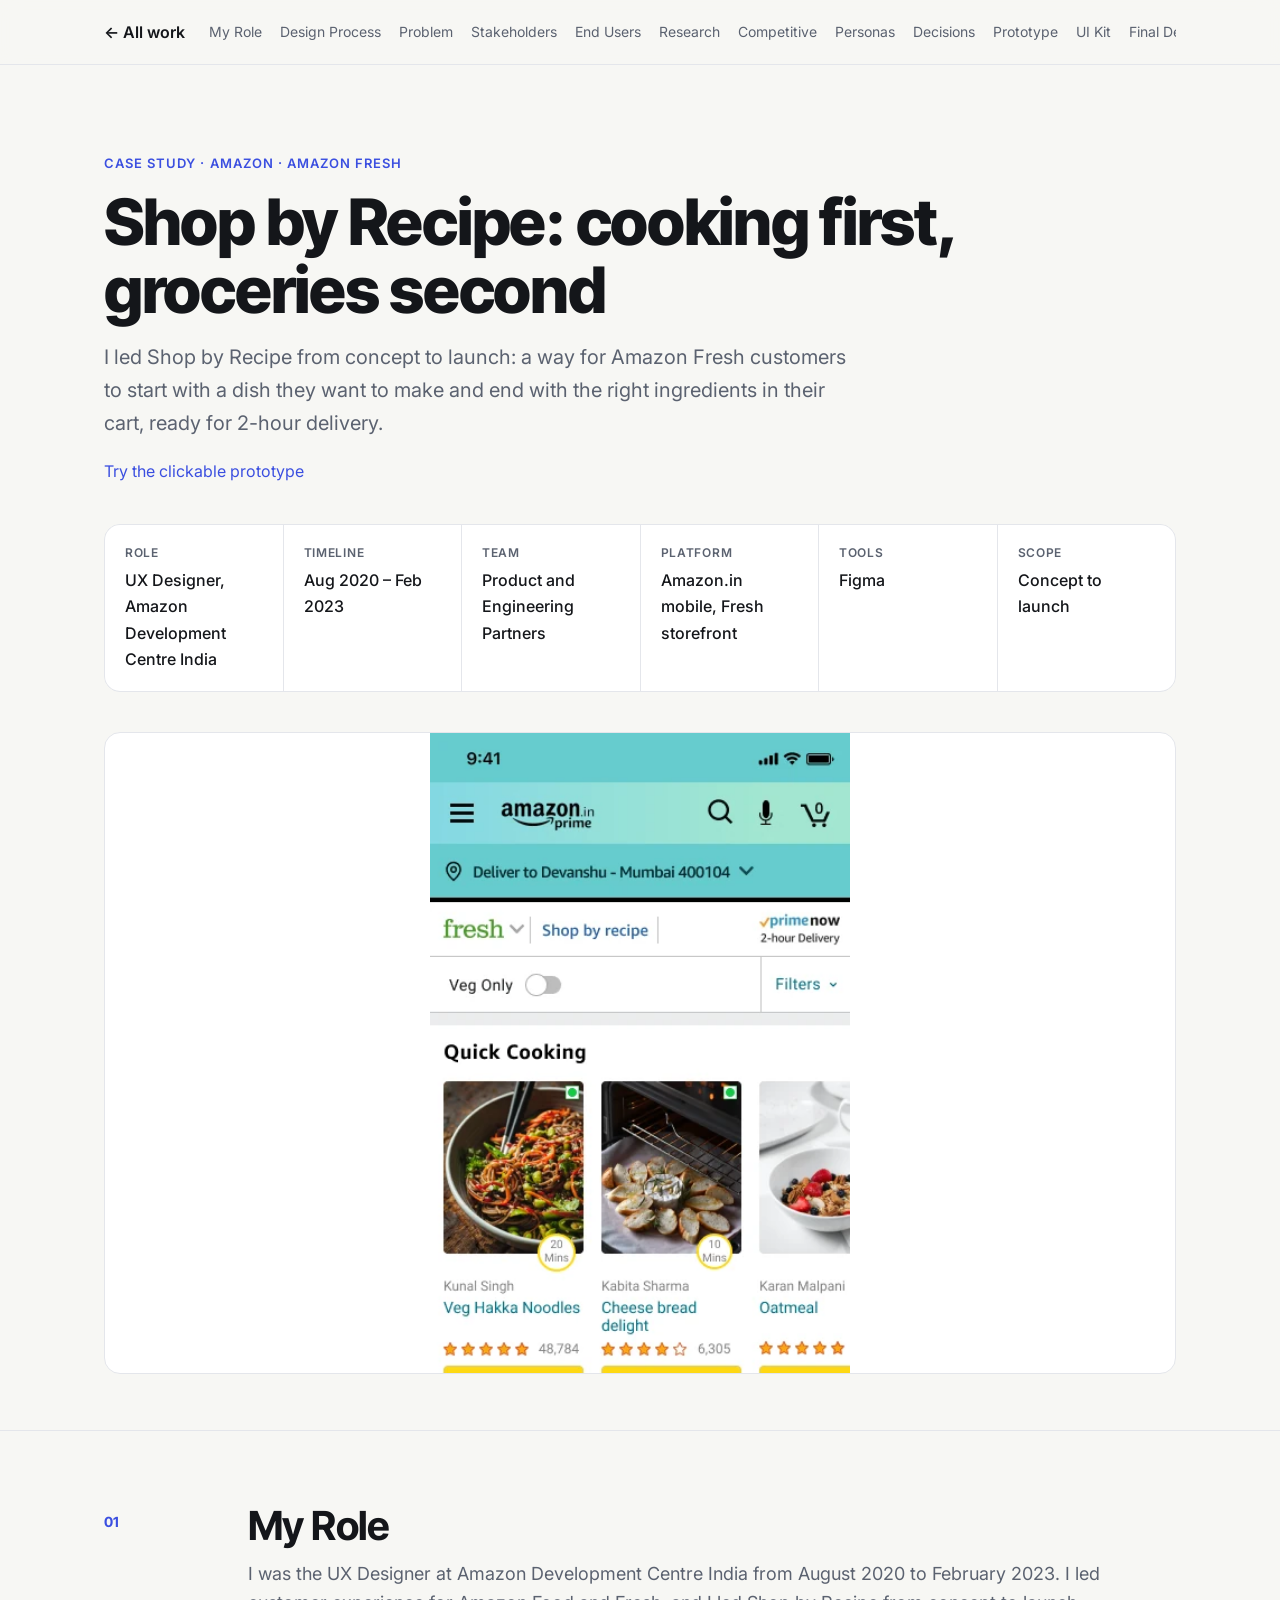
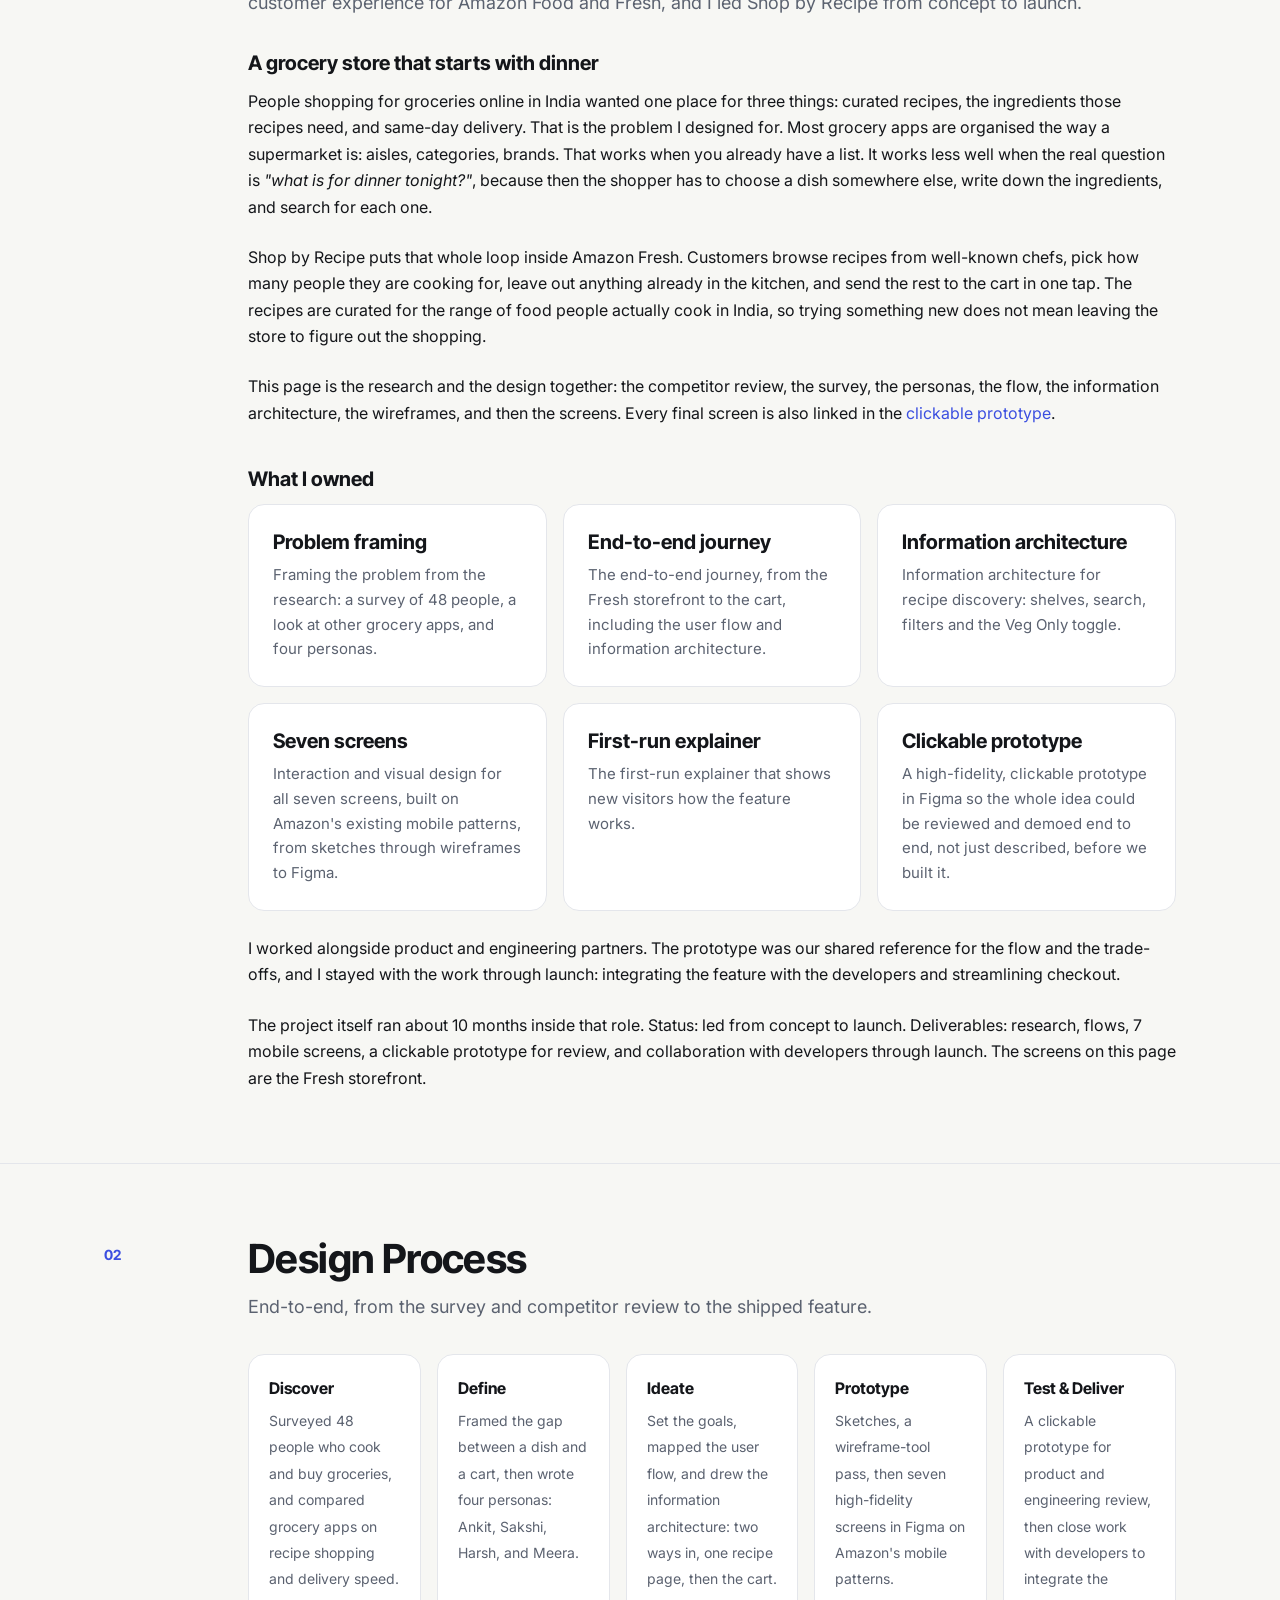
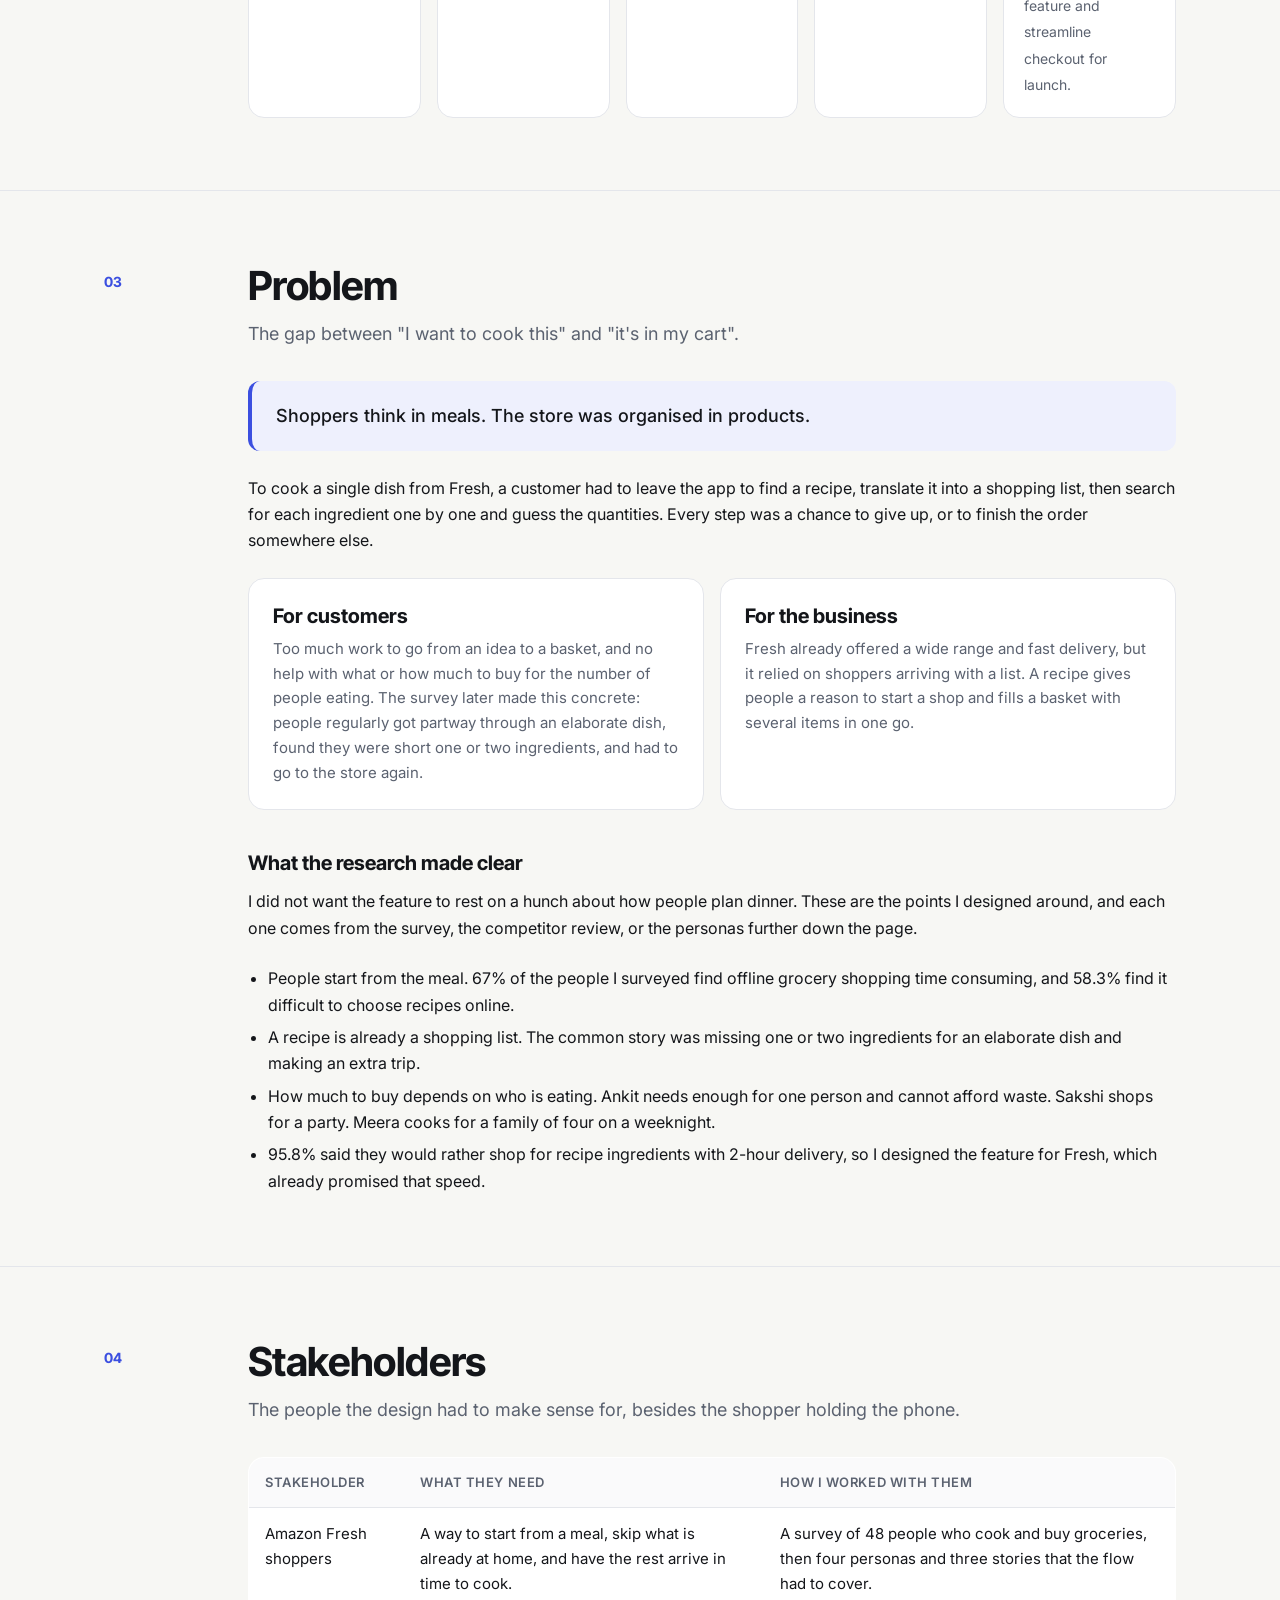
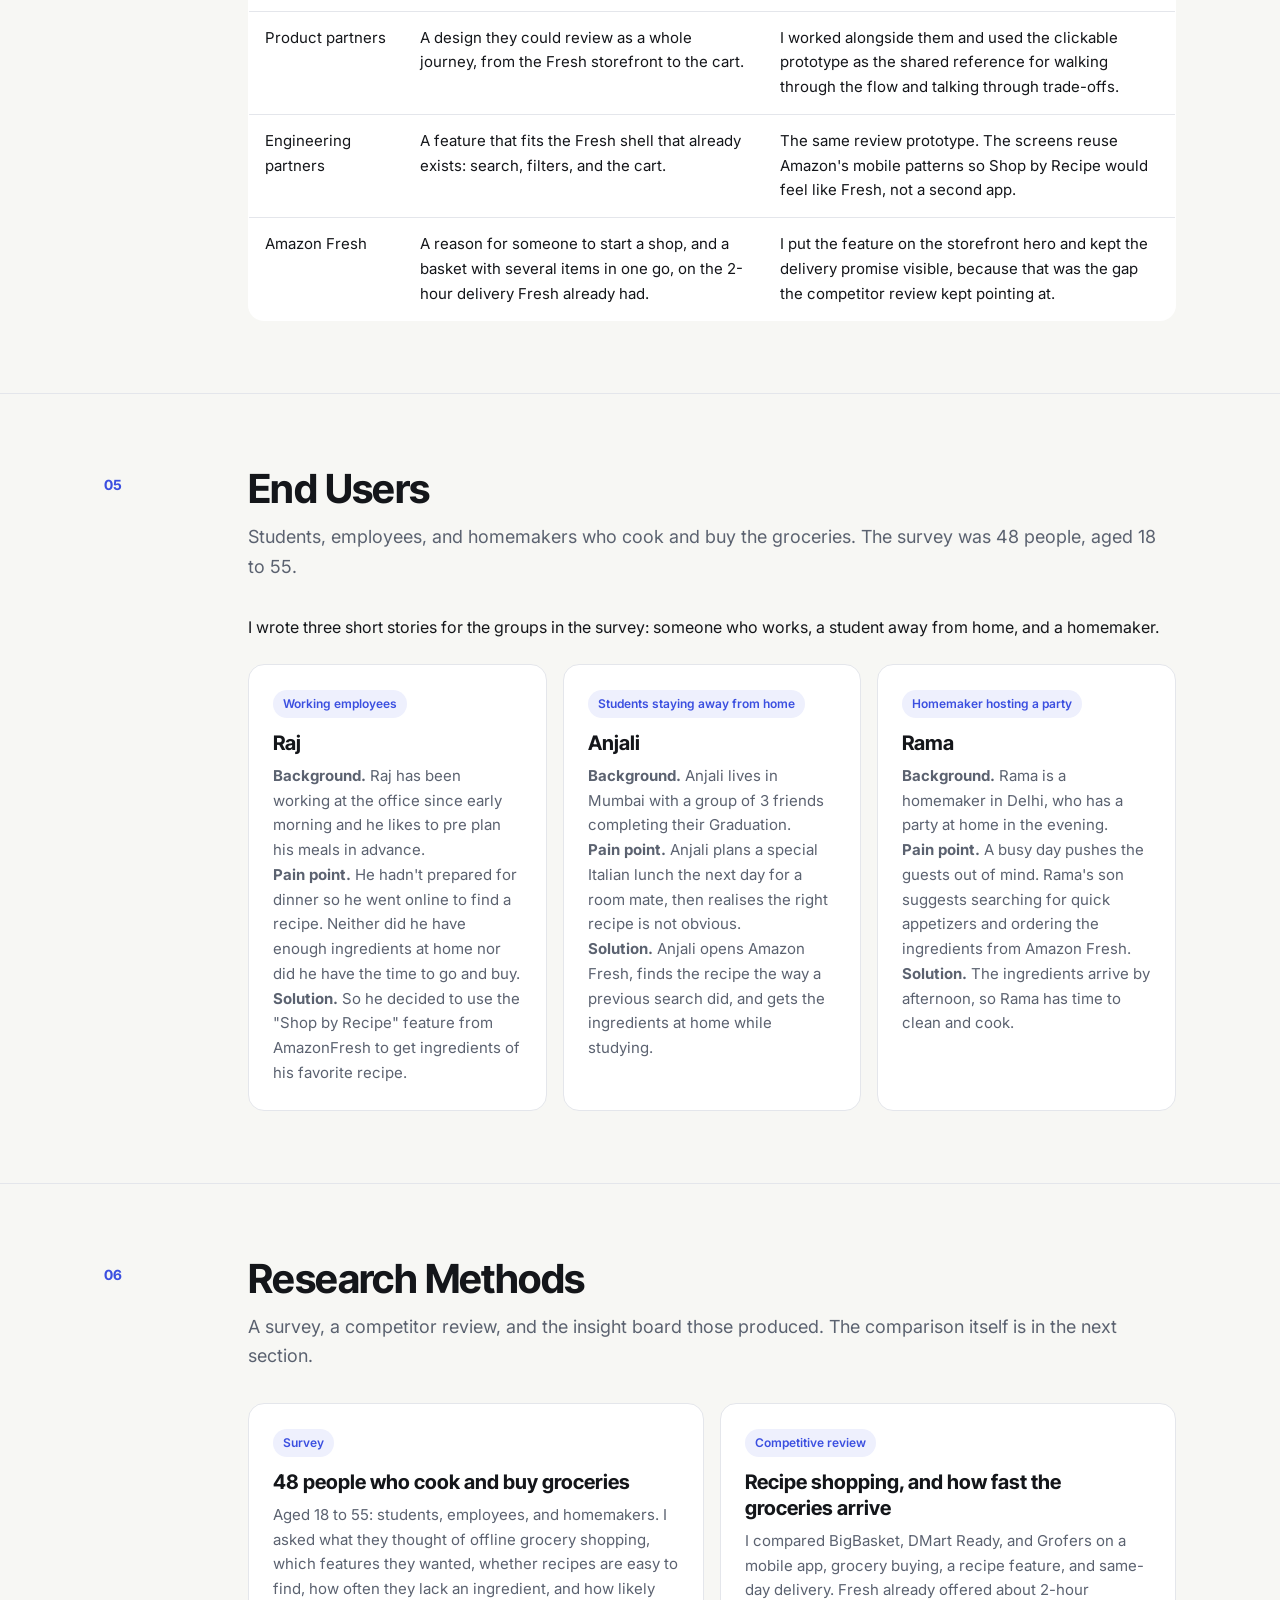
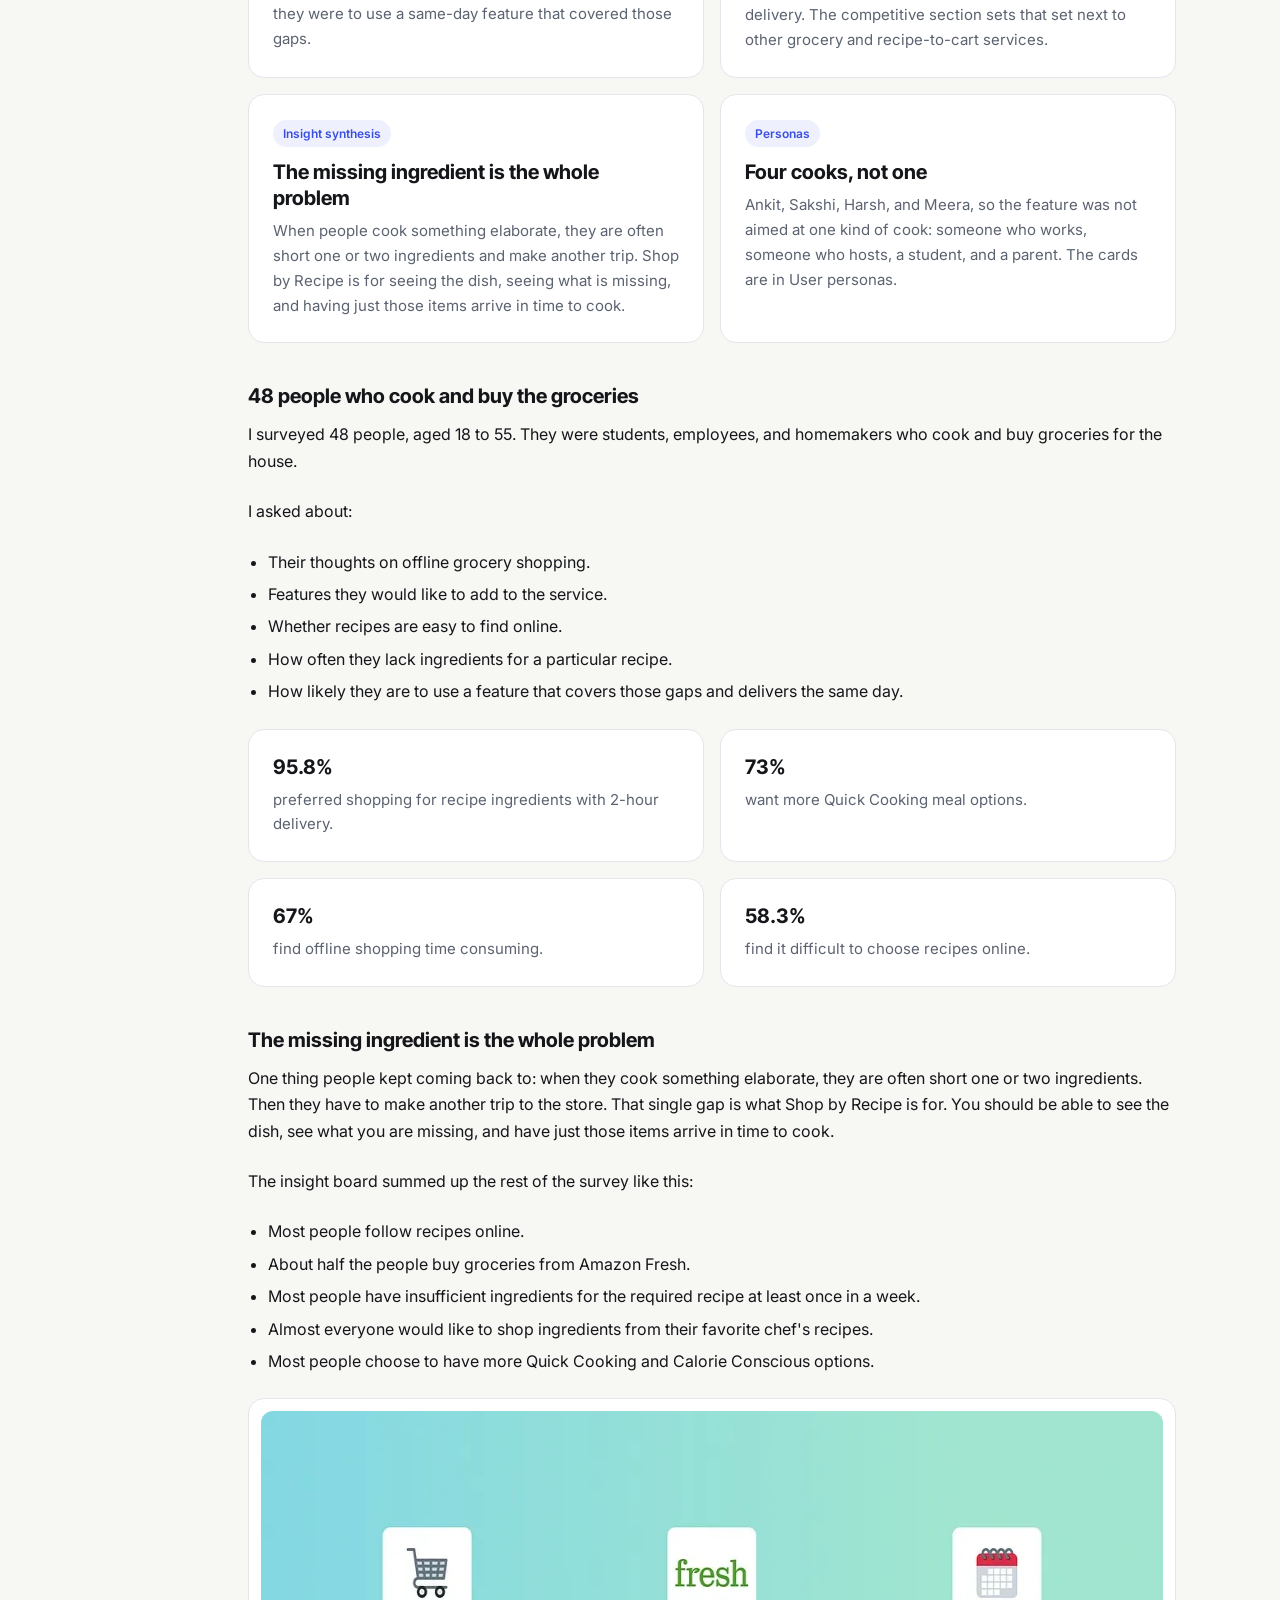
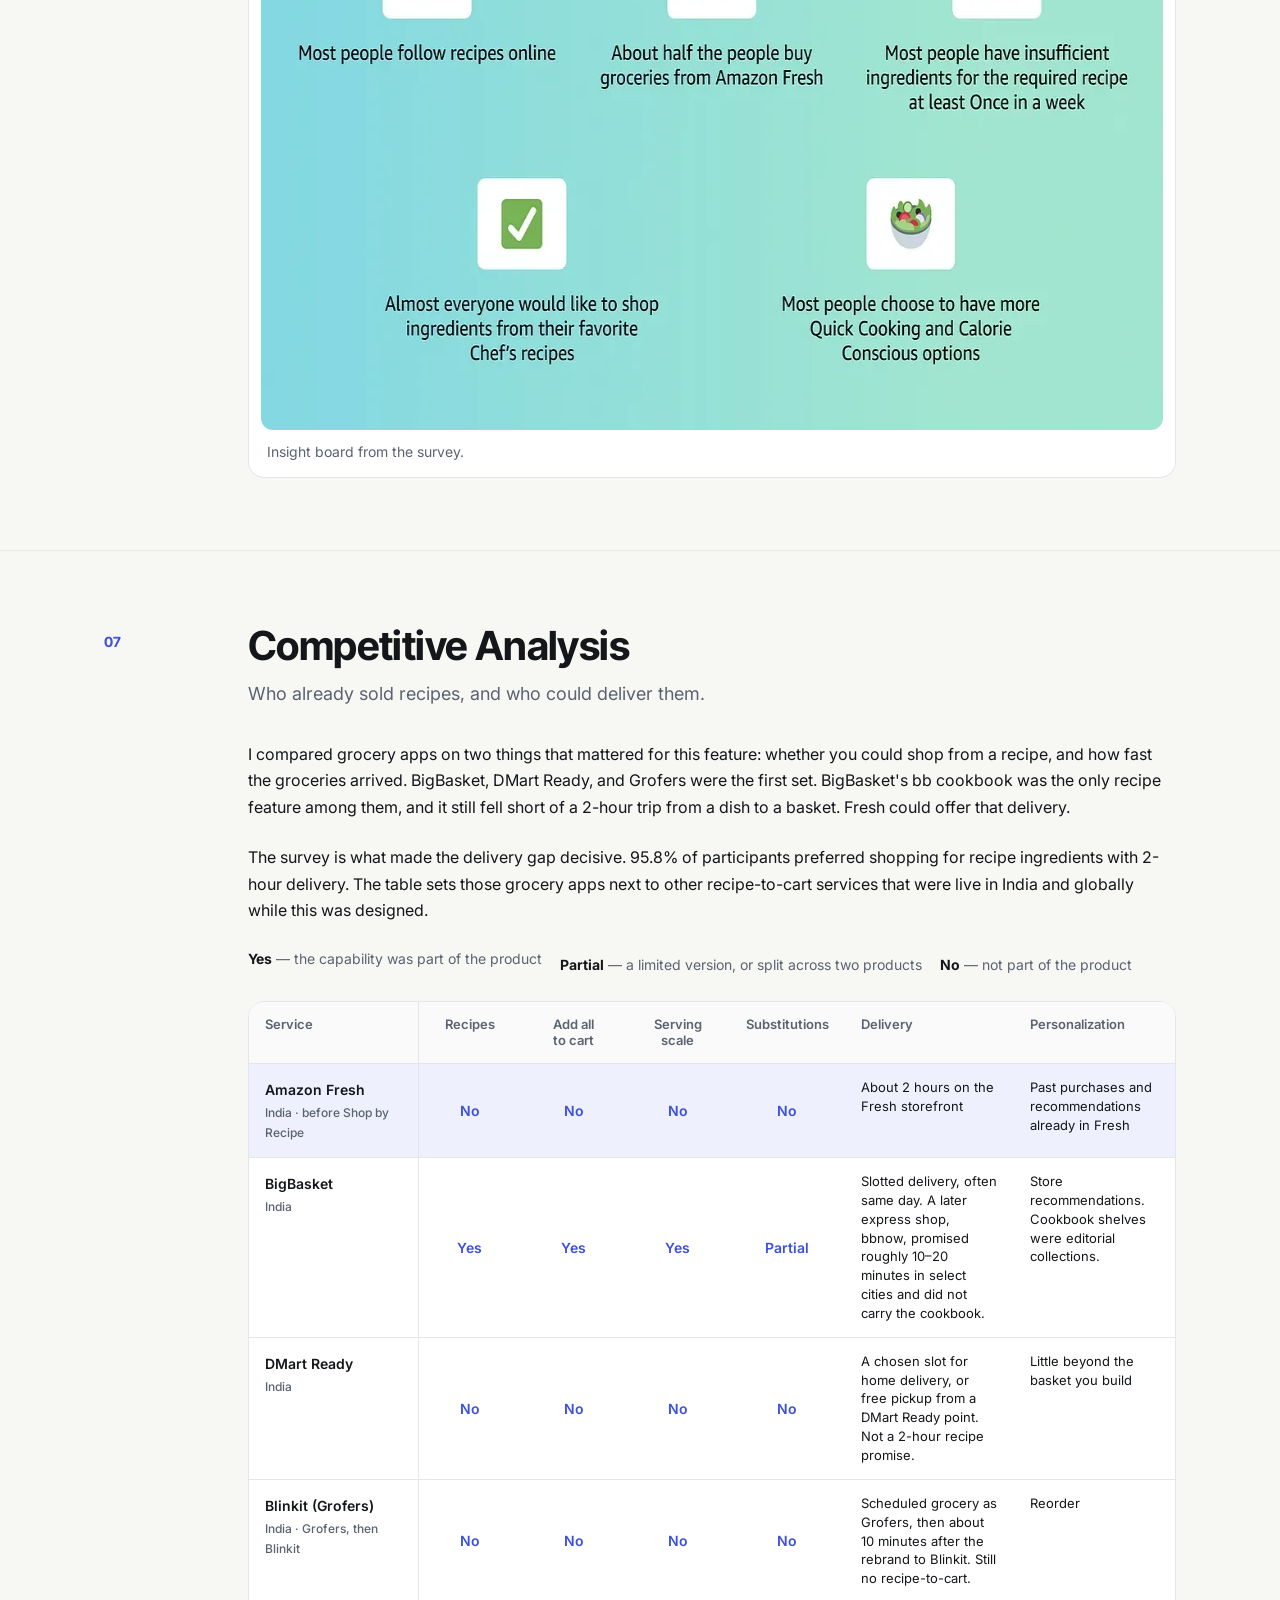
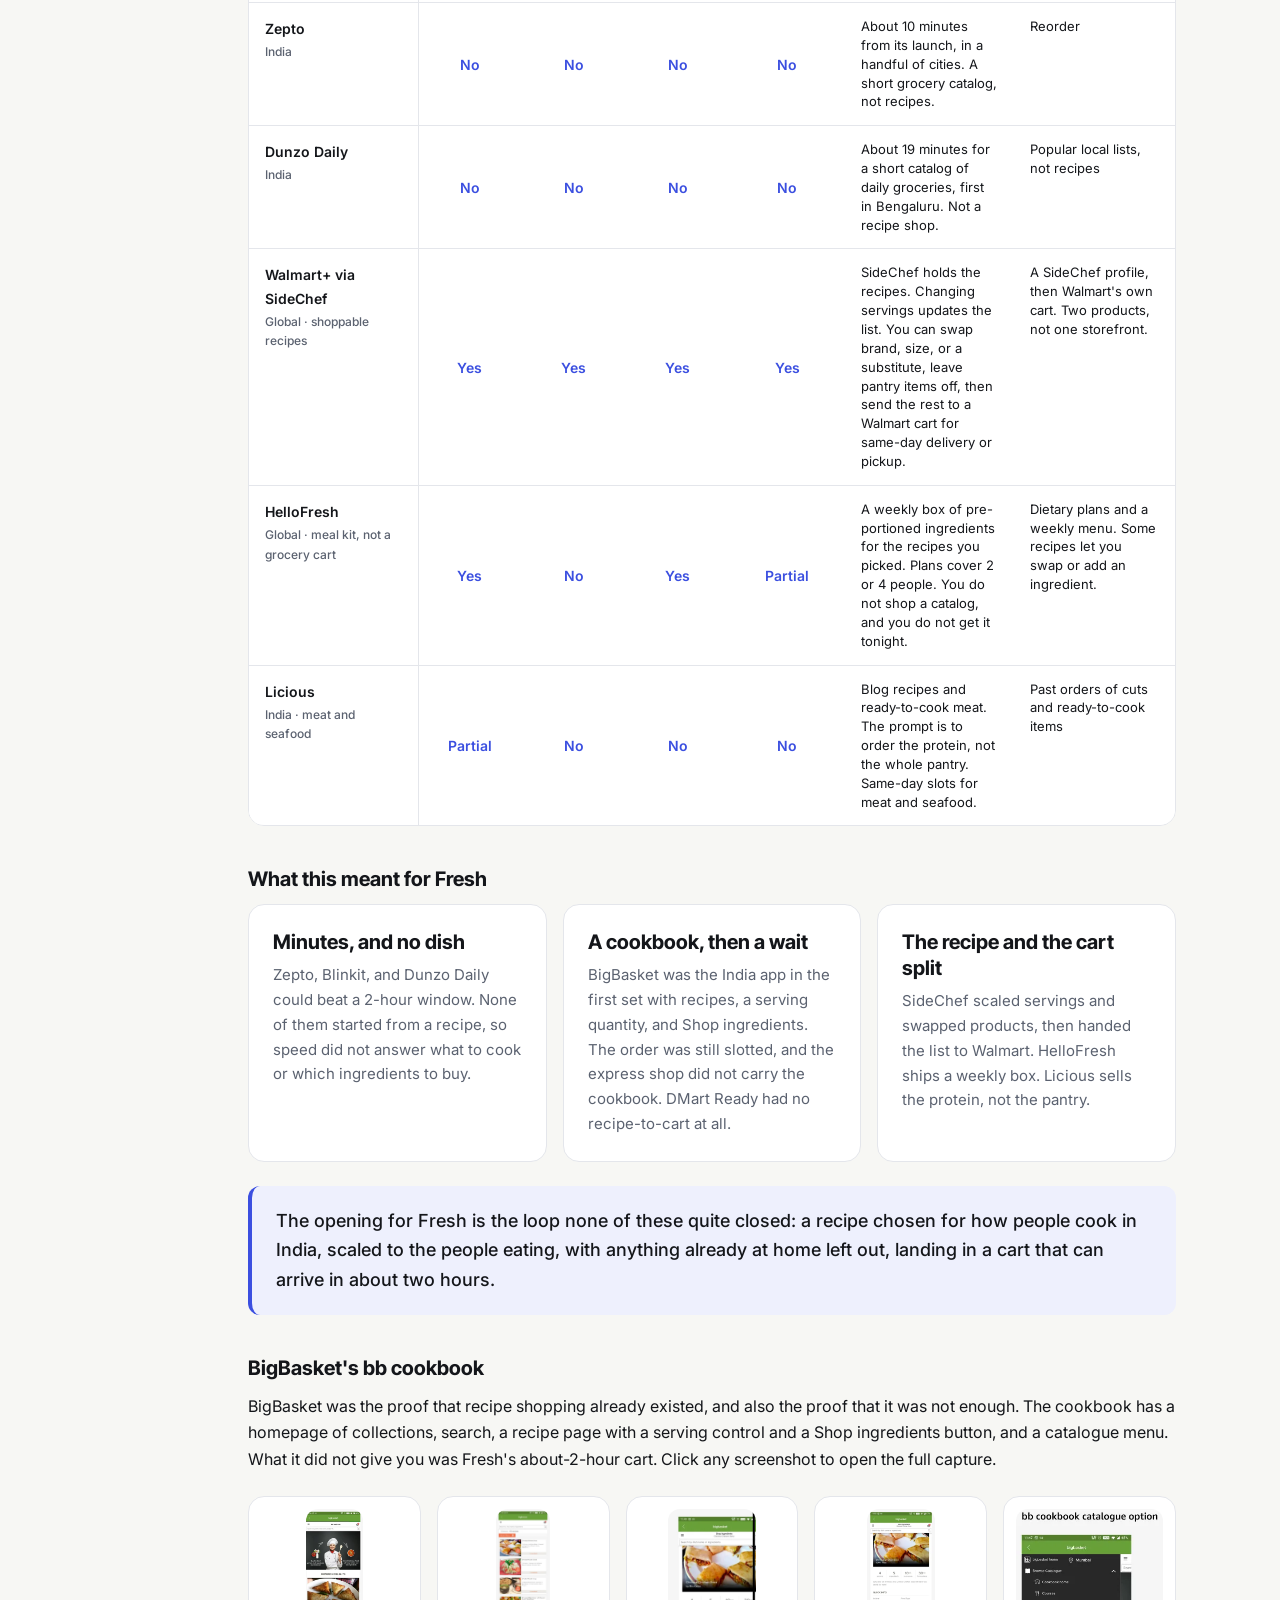
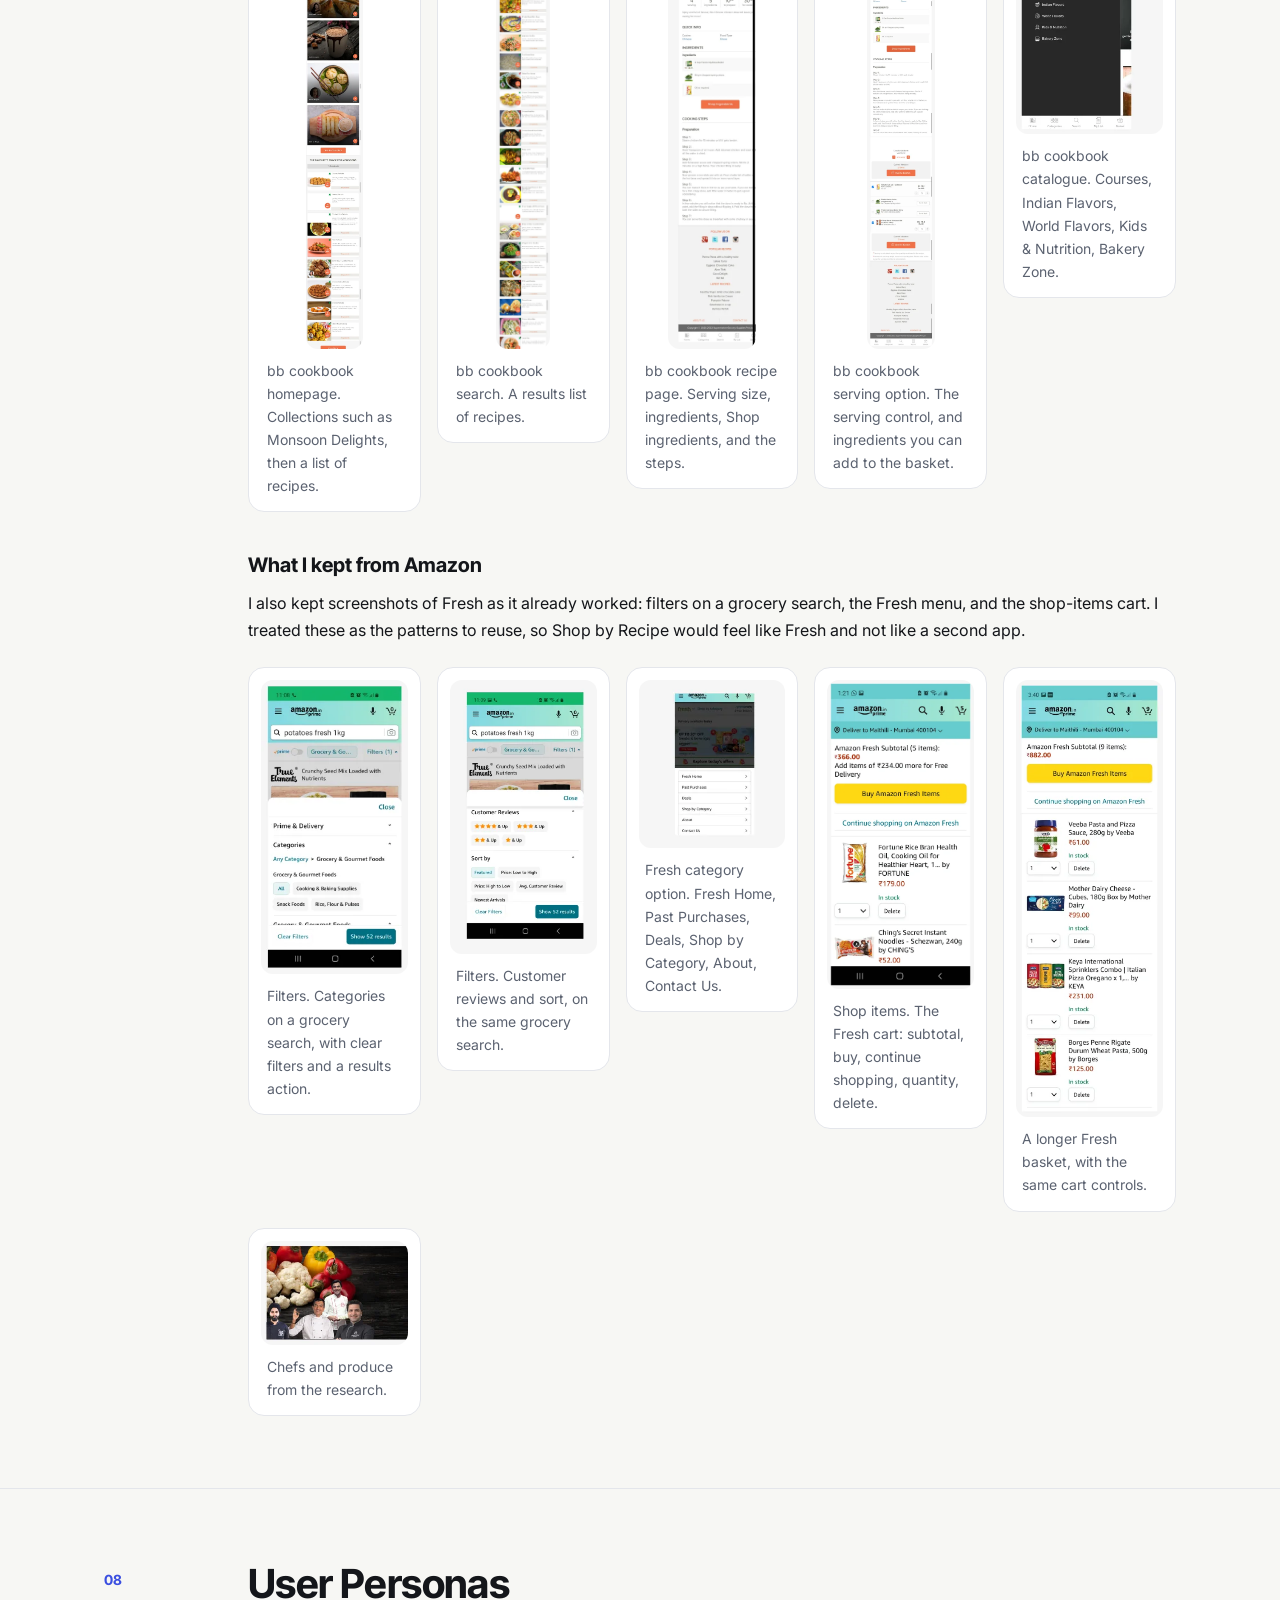
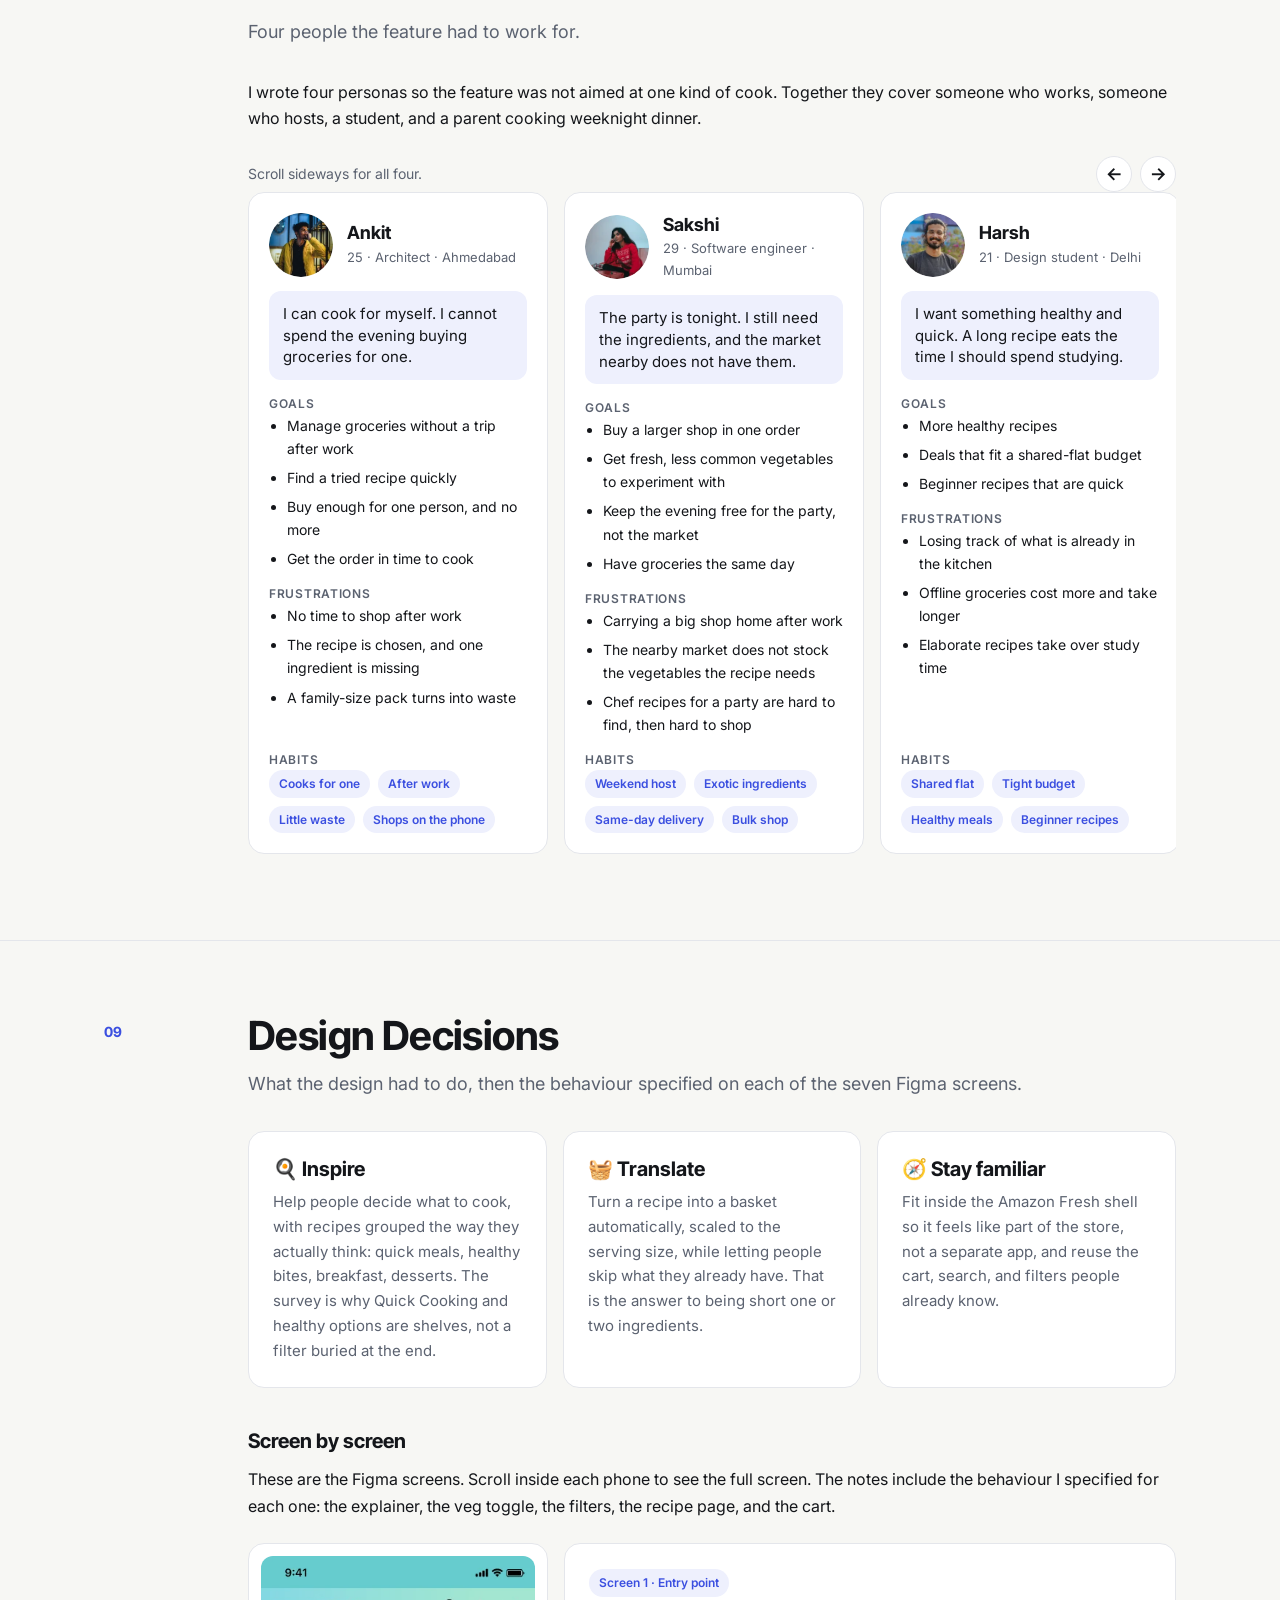
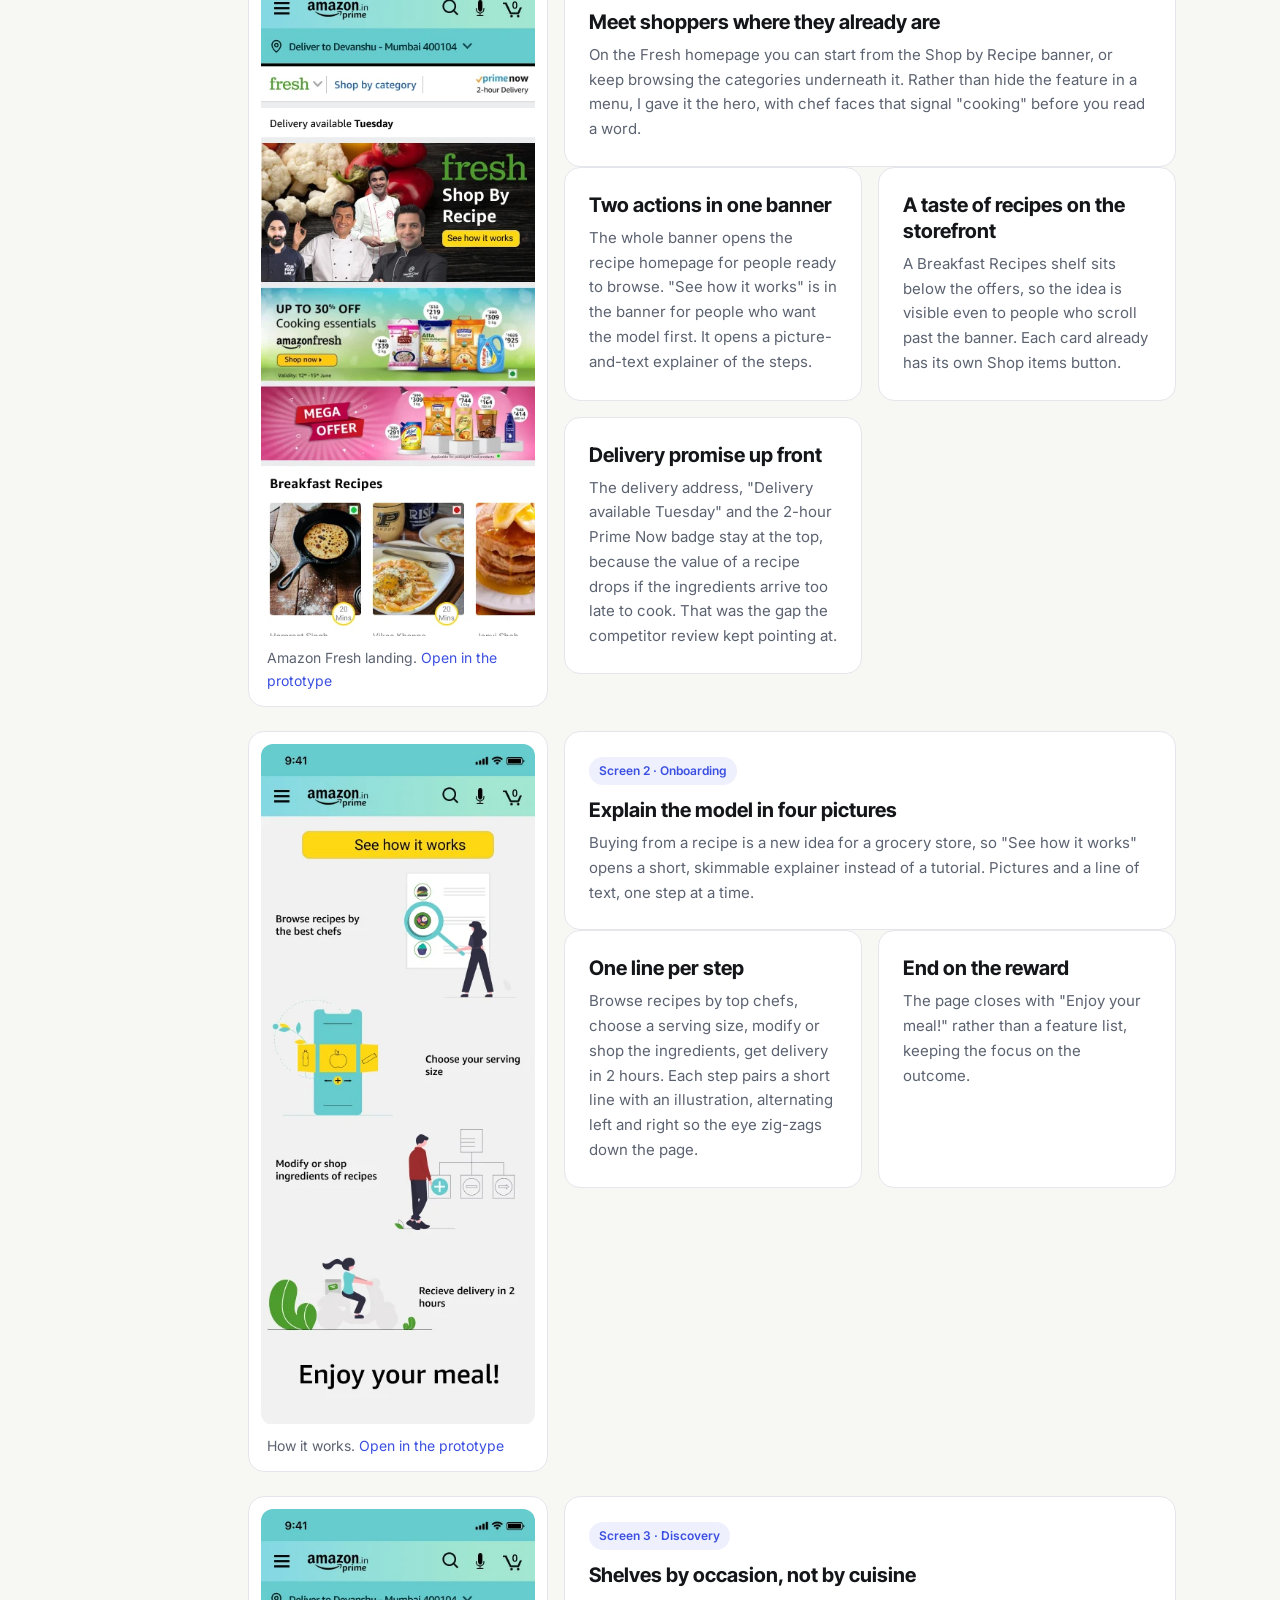
==== commit eda60fbc: "Reframe Shop by Recipe as Suvarna's launch work. State her Amazon Development Centre India role and " ====
--- a/index.html
+++ b/index.html
@@ -3,10 +3,11 @@
 <head>
 <meta charset="utf-8"><meta name="viewport" content="width=device-width,initial-scale=1">
 <title>Shop by Recipe for Amazon Fresh — Case Study · Suvarna Myneni</title>
-<meta name="description" content="How I researched and designed Shop by Recipe for Amazon Fresh: a mobile flow that turns a dish you want to cook into a ready-to-buy grocery cart. Case study by Suvarna Myneni.">
+<meta name="description" content="How I led Shop by Recipe for Amazon Fresh from concept to launch: research, flows, and a mobile journey that turns a dish into a ready-to-buy grocery cart. Case study by Suvarna Myneni.">
 <meta property="og:title" content="Shop by Recipe for Amazon Fresh · Suvarna Myneni">
-<meta property="og:description" content="From the survey and competitor review to a filled Fresh cart. UX case study and clickable prototype.">
+<meta property="og:description" content="From the survey and competitor review to launch on Amazon Fresh. UX case study and clickable prototype by Suvarna Myneni.">
 <meta property="og:image" content="img/03-shop-by-recipe-home-thumb.webp">
+<link rel="icon" href="favicon.ico" type="image/x-icon">
 <link rel="stylesheet" href="case-study.css">
 <style>
 /* Layout only, for tall phone captures and the five-step journey. No palette overrides. */
@@ -31,6 +32,9 @@
   .pair,.journey{grid-template-columns:1fr}
   .frame img{max-width:100%}
 }
+.cs-nav .wrap{min-width:0}
+.cs-nav .links{min-width:0;flex:1}
+.table-scroll{max-width:100%}
 /* This page only. Shared palette, type, and section structure stay in case-study.css. */
 .body p,.body li,.body ol,.body .callout,.cs-section .head p{max-width:none}
 .process,.grid,.film,.pair,.journey{gap:16px}
@@ -110,7 +114,7 @@
 </head>
 <body>
 <nav class="cs-nav"><div class="wrap">
-  <a class="back" href="https://suvarnamyneni-project.github.io/">← All work</a>
+  <a class="back" href="https://suvarnamyneni.github.io/">← All work</a>
   <div class="links">
     <a href="#role">My Role</a><a href="#design">Design Process</a><a href="#problem">Problem</a><a href="#stakeholders">Stakeholders</a><a href="#users">End Users</a><a href="#research">Research</a><a href="#competitive">Competitive</a><a href="#personas">Personas</a><a href="#decisions">Decisions</a><a href="#prototype">Prototype</a><a href="#uikit">UI Kit</a><a href="#final">Final Design</a><a href="#outcome">Outcome</a><a href="#metrics">Metrics</a>
   </div>
@@ -119,22 +123,22 @@
 <header class="cs-hero"><div class="wrap">
   <div class="eyebrow">Case Study · Amazon · Amazon Fresh</div>
   <h1>Shop by Recipe: cooking first, groceries second</h1>
-  <p class="lede">I designed a way for Amazon Fresh customers to start with a dish they want to make and end with the right ingredients in their cart, ready for 2-hour delivery.</p>
+  <p class="lede">I led Shop by Recipe from concept to launch: a way for Amazon Fresh customers to start with a dish they want to make and end with the right ingredients in their cart, ready for 2-hour delivery.</p>
   <p style="margin-top:18px"><a href="walkthrough.html">Try the clickable prototype</a></p>
   <dl class="meta">
-    <div><dt>Role</dt><dd>UX Designer</dd></div>
-    <div><dt>Timeline</dt><dd>10 months</dd></div>
+    <div><dt>Role</dt><dd>UX Designer, Amazon Development Centre India</dd></div>
+    <div><dt>Timeline</dt><dd>Aug 2020 – Feb 2023</dd></div>
     <div><dt>Team</dt><dd>Product and Engineering Partners</dd></div>
     <div><dt>Platform</dt><dd>Amazon.in mobile, Fresh storefront</dd></div>
     <div><dt>Tools</dt><dd>Figma</dd></div>
-    <div><dt>Scope</dt><dd>Research through high-fidelity prototype</dd></div>
+    <div><dt>Scope</dt><dd>Concept to launch</dd></div>
   </dl>
   <figure class="cs-cover"><img src="img/03-shop-by-recipe-home.webp" alt="Shop by Recipe homepage on Amazon Fresh, with Quick Cooking recipes, a Veg Only toggle, and Shop items buttons."></figure>
 </div></header>
 
 <main>
 <section class="cs-section" id="role"><div class="wrap">
-  <div class="head"><div class="num">01</div><div><h2>My Role</h2><p>I was the designer on Shop by Recipe during my time at Amazon. The work ran from the research through a high-fidelity, clickable prototype.</p></div></div>
+  <div class="head"><div class="num">01</div><div><h2>My Role</h2><p>I was the UX Designer at Amazon Development Centre India from August 2020 to February 2023. I led customer experience for Amazon Food and Fresh, and I led Shop by Recipe from concept to launch.</p></div></div>
   <div class="body">
     <h3>A grocery store that starts with dinner</h3>
     <p>People shopping for groceries online in India wanted one place for three things: curated recipes, the ingredients those recipes need, and same-day delivery. That is the problem I designed for. Most grocery apps are organised the way a supermarket is: aisles, categories, brands. That works when you already have a list. It works less well when the real question is <em>"what is for dinner tonight?"</em>, because then the shopper has to choose a dish somewhere else, write down the ingredients, and search for each one.</p>
@@ -147,21 +151,21 @@
       <div class="card"><h3>Information architecture</h3><p>Information architecture for recipe discovery: shelves, search, filters and the Veg Only toggle.</p></div>
       <div class="card"><h3>Seven screens</h3><p>Interaction and visual design for all seven screens, built on Amazon's existing mobile patterns, from sketches through wireframes to Figma.</p></div>
       <div class="card"><h3>First-run explainer</h3><p>The first-run explainer that shows new visitors how the feature works.</p></div>
-      <div class="card"><h3>Clickable prototype</h3><p>A high-fidelity, clickable prototype in Figma so the whole idea could be reviewed and demoed end to end, not just described.</p></div>
-    </div>
-    <p>I worked alongside product and engineering partners, and I used the prototype as the shared reference for walking through the flow and talking through trade-offs.</p>
-    <p>Status: design concept and high-fidelity prototype. Deliverables: research, flows, 7 mobile screens, and a clickable prototype.</p>
+      <div class="card"><h3>Clickable prototype</h3><p>A high-fidelity, clickable prototype in Figma so the whole idea could be reviewed and demoed end to end, not just described, before we built it.</p></div>
+    </div>
+    <p>I worked alongside product and engineering partners. The prototype was our shared reference for the flow and the trade-offs, and I stayed with the work through launch: integrating the feature with the developers and streamlining checkout.</p>
+    <p>The project itself ran about 10 months inside that role. Status: led from concept to launch. Deliverables: research, flows, 7 mobile screens, a clickable prototype for review, and collaboration with developers through launch. The screens on this page are the Fresh storefront.</p>
   </div>
 </div></section>
 
 <section class="cs-section" id="design"><div class="wrap">
-  <div class="head"><div class="num">02</div><div><h2>Design Process</h2><p>End-to-end, from the survey and competitor review to a clickable Figma prototype.</p></div></div>
+  <div class="head"><div class="num">02</div><div><h2>Design Process</h2><p>End-to-end, from the survey and competitor review to the shipped feature.</p></div></div>
   <div class="body"><div class="process">
     <div class="step"><b>Discover</b><span>Surveyed 48 people who cook and buy groceries, and compared grocery apps on recipe shopping and delivery speed.</span></div>
     <div class="step"><b>Define</b><span>Framed the gap between a dish and a cart, then wrote four personas: Ankit, Sakshi, Harsh, and Meera.</span></div>
     <div class="step"><b>Ideate</b><span>Set the goals, mapped the user flow, and drew the information architecture: two ways in, one recipe page, then the cart.</span></div>
     <div class="step"><b>Prototype</b><span>Sketches, a wireframe-tool pass, then seven high-fidelity screens in Figma on Amazon's mobile patterns.</span></div>
-    <div class="step"><b>Test &amp; Deliver</b><span>A clickable prototype for product and engineering review. A usability test of the checklist is the next step I would still run.</span></div>
+    <div class="step"><b>Test &amp; Deliver</b><span>A clickable prototype for product and engineering review, then close work with developers to integrate the feature and streamline checkout for launch.</span></div>
   </div></div>
 </div></section>
 
@@ -186,7 +190,7 @@
 </div></section>
 
 <section class="cs-section" id="stakeholders"><div class="wrap">
-  <div class="head"><div class="num">04</div><div><h2>Stakeholders</h2><p>The people the prototype had to make sense for, besides the shopper holding the phone.</p></div></div>
+  <div class="head"><div class="num">04</div><div><h2>Stakeholders</h2><p>The people the design had to make sense for, besides the shopper holding the phone.</p></div></div>
   <div class="body">
     <div class="table-scroll">
     <table>
@@ -199,7 +203,7 @@
         </tr>
         <tr>
           <td>Product partners</td>
-          <td>A concept they could review as a whole journey, from the Fresh storefront to the cart.</td>
+          <td>A design they could review as a whole journey, from the Fresh storefront to the cart.</td>
           <td>I worked alongside them and used the clickable prototype as the shared reference for walking through the flow and talking through trade-offs.</td>
         </tr>
         <tr>
@@ -819,7 +823,7 @@
     <div class="card">
       <span class="tag">Clickable prototype</span>
       <h3>Seven screens, hotspots on every card and button</h3>
-      <p>The prototype is how the concept was reviewed and demoed: anyone can tap through the full journey instead of imagining it from static screens. It lives with this case study at walkthrough.html.</p>
+      <p>The prototype is how the design was reviewed with product and engineering before build: anyone can tap through the full journey instead of imagining it from static screens. It lives with this case study at walkthrough.html.</p>
       <p><a href="walkthrough.html">Open the clickable prototype</a></p>
     </div>
   </div>
@@ -897,16 +901,16 @@
 </div></section>
 
 <section class="cs-section" id="outcome"><div class="wrap">
-  <div class="head"><div class="num">13</div><div><h2>Outcome</h2><p>What the design enables, what I took away, and what I would do next. This stayed a design concept and a high-fidelity prototype.</p></div></div>
-  <div class="body">
-    <h3>What the design enables</h3>
+  <div class="head"><div class="num">13</div><div><h2>Outcome</h2><p>What shipped, what I took away, and what I would do next.</p></div></div>
+  <div class="body">
+    <h3>What shipped</h3>
     <div class="grid g2">
       <div class="card"><h3>One tap from ingredients to cart</h3><p>A whole recipe becomes a basket without a single manual search.</p></div>
       <div class="card"><h3>Clearer recipe discovery</h3><p>Occasion-based shelves, search, filters, and the Veg Only toggle help people find a dish that fits the moment.</p></div>
       <div class="card"><h3>Fewer missed items</h3><p>The ingredient checklist makes it obvious what is going in the basket and what has been left out, which is the extra-trip problem from the survey.</p></div>
       <div class="card"><h3>A reusable recipe card pattern</h3><p>The same card, with chef, rating, time, diet marker and Shop items, works on the storefront, the recipe homepage and search.</p></div>
     </div>
-    <p>Just as important, the clickable prototype made the concept easy to review and demo: anyone could tap through the full journey instead of imagining it from static screens.</p>
+    <p>Before build, the clickable prototype made the design easy to review with product and engineering: anyone could tap through the full journey instead of imagining it from static screens. I then worked with the developers to integrate the feature and streamline checkout for launch.</p>
 
     <h3 id="reflection">What I took away</h3>
     <p><b>The research decided the shelves and the delivery promise.</b> Quick Cooking is a homepage shelf because 73% asked for more of those meals, not because it looked good in a grid. 2-hour delivery is in the explainer because 95.8% wanted recipe shopping at that speed.</p>
@@ -927,38 +931,54 @@
       <div class="card"><h3>Recipe collections</h3><p>Let people save recipes into their own groups, such as healthy recipes, kids' recipes, or desserts, and come back to them without searching again.</p></div>
     </div>
     <p>The first row is the next round of design work on the flow that exists. The second row is the later scope: a random picker, voice directions, and collections.</p>
-    <p>Case study and design by <b>Suvarna Myneni</b>, UX Designer. The screens are from the Figma prototype for Amazon Fresh Shop by Recipe, along with the research, personas, user flow, information architecture, and wireframes.</p>
+    <p>Case study and design by <b>Suvarna Myneni</b>, UX Designer at Amazon Development Centre India. The screens are from the Figma design for Shop by Recipe on Amazon Fresh, along with the research, personas, user flow, information architecture, and wireframes.</p>
   </div>
 </div></section>
 
 <section class="cs-section" id="metrics"><div class="wrap">
-  <div class="head"><div class="num">14</div><div><h2>Metrics</h2><p>What the survey measured, and the targets I would use for the feature.</p></div></div>
-  <div class="body">
+  <div class="head"><div class="num">14</div><div><h2>Metrics</h2><p>What launched with Shop by Recipe, what the Food and Fresh discovery redesign measured, and what the survey recorded.</p></div></div>
+  <div class="body">
+    <h3>Shop by Recipe, after launch</h3>
+    <p>These are the results recorded for Shop by Recipe after launch. They are not the discovery-redesign numbers below.</p>
+    <div class="grid g3">
+      <div class="metric"><div class="v">35%</div><div class="l">Increase in ingredient bundle sales</div><div class="n">Result</div></div>
+      <div class="metric"><div class="v">20%</div><div class="l">Reduction in cart abandonment</div><div class="n">Result</div></div>
+      <div class="metric"><div class="v">90%</div><div class="l">Positive user feedback, praising the feature for saving time and adding convenience</div><div class="n">Result</div></div>
+    </div>
+
+    <h3>Food and Fresh discovery redesign</h3>
+    <p>I also redesigned Food and Fresh discovery from customer research, behavioural insights, and usability testing. These two results belong to that redesign. They are not Shop by Recipe results.</p>
+    <div class="grid g2">
+      <div class="metric"><div class="v">+40%</div><div class="l">App usage, from the Food and Fresh discovery redesign</div><div class="n">Measured · discovery redesign</div></div>
+      <div class="metric"><div class="v">+25%</div><div class="l">Average order value, from the Food and Fresh discovery redesign</div><div class="n">Measured · discovery redesign</div></div>
+    </div>
+
+    <h3>What the survey measured</h3>
     <div class="grid g4">
-      <div class="metric"><div class="v">48</div><div class="l">People surveyed, aged 18 to 55</div><div class="n">Measured</div></div>
-      <div class="metric"><div class="v">95.8%</div><div class="l">Preferred shopping for recipe ingredients with 2-hour delivery</div><div class="n">Measured</div></div>
-      <div class="metric"><div class="v">73%</div><div class="l">Want more Quick Cooking meal options</div><div class="n">Measured</div></div>
-      <div class="metric"><div class="v">67%</div><div class="l">Find offline shopping time consuming</div><div class="n">Measured</div></div>
+      <div class="metric"><div class="v">48</div><div class="l">People surveyed, aged 18 to 55</div><div class="n">Research</div></div>
+      <div class="metric"><div class="v">95.8%</div><div class="l">Preferred shopping for recipe ingredients with 2-hour delivery</div><div class="n">Research</div></div>
+      <div class="metric"><div class="v">73%</div><div class="l">Want more Quick Cooking meal options</div><div class="n">Research</div></div>
+      <div class="metric"><div class="v">67%</div><div class="l">Find offline shopping time consuming</div><div class="n">Research</div></div>
     </div>
     <div class="grid g2">
-      <div class="metric"><div class="v">58.3%</div><div class="l">Find it difficult to choose recipes online</div><div class="n">Measured</div></div>
-      <div class="metric"><div class="v">60 / 50</div><div class="l">Healthy Meals and Veg Meals, from the survey</div><div class="n">Measured</div></div>
-    </div>
-    <h3>How I would measure the feature</h3>
-    <p>These are the success measures I named while designing. I did not set a numeric goal for any of them, and the prototype was not instrumented, so none is shown as a result.</p>
+      <div class="metric"><div class="v">58.3%</div><div class="l">Find it difficult to choose recipes online</div><div class="n">Research</div></div>
+      <div class="metric"><div class="v">60 / 50</div><div class="l">Healthy Meals and Veg Meals, from the survey</div><div class="n">Research</div></div>
+    </div>
+    <h3>How I would measure Shop by Recipe next</h3>
+    <p>These are success measures I named while designing. I did not set a numeric goal for any of them, and they were not measured on the prototype, so each one stays intended.</p>
     <div class="grid g2">
-      <div class="card"><span class="tag">Target</span><h3>Recipe-to-cart conversion</h3><p>How often viewing a recipe leads to its ingredients landing in the cart.</p></div>
-      <div class="card"><span class="tag">Target</span><h3>Basket completeness</h3><p>Whether shoppers get everything a dish needs, without missing items.</p></div>
-      <div class="card"><span class="tag">Target</span><h3>Repeat recipe shopping</h3><p>Whether people come back and shop from recipes again.</p></div>
-      <div class="card"><span class="tag">Target</span><h3>Time to build a cart</h3><p>How quickly someone goes from choosing a dish to a ready basket.</p></div>
+      <div class="card"><span class="tag">Intended</span><h3>Recipe-to-cart conversion</h3><p>How often viewing a recipe leads to its ingredients landing in the cart.</p></div>
+      <div class="card"><span class="tag">Intended</span><h3>Basket completeness</h3><p>Whether shoppers get everything a dish needs, without missing items.</p></div>
+      <div class="card"><span class="tag">Intended</span><h3>Repeat recipe shopping</h3><p>Whether people come back and shop from recipes again.</p></div>
+      <div class="card"><span class="tag">Intended</span><h3>Time to build a cart</h3><p>How quickly someone goes from choosing a dish to a ready basket.</p></div>
     </div>
   </div>
 </div></section>
 </main>
 
 <div class="cs-next"><div class="wrap">
-  <div><small>Previous</small><a href="https://suvarnamyneni-project.github.io/imobile-case-study/">iMobile</a></div>
-  <div style="text-align:right"><small>Next project</small><a href="https://suvarnamyneni-project.github.io/my-exp-mira-case-study/">myEXP + Mira</a></div>
+  <div><small>Previous</small><a href="https://suvarnamyneni.github.io/imobile-case-study/">iMobile</a></div>
+  <div style="text-align:right"><small>Next project</small><a href="https://suvarnamyneni.github.io/my-exp-mira-case-study/">myEXP + Mira</a></div>
 </div></div>
 <footer class="cs-foot"><div class="wrap">© 2026 Suvarna Myneni · <a href="https://www.linkedin.com/in/suvarnamyneni/">LinkedIn</a></div></footer>
 <script>
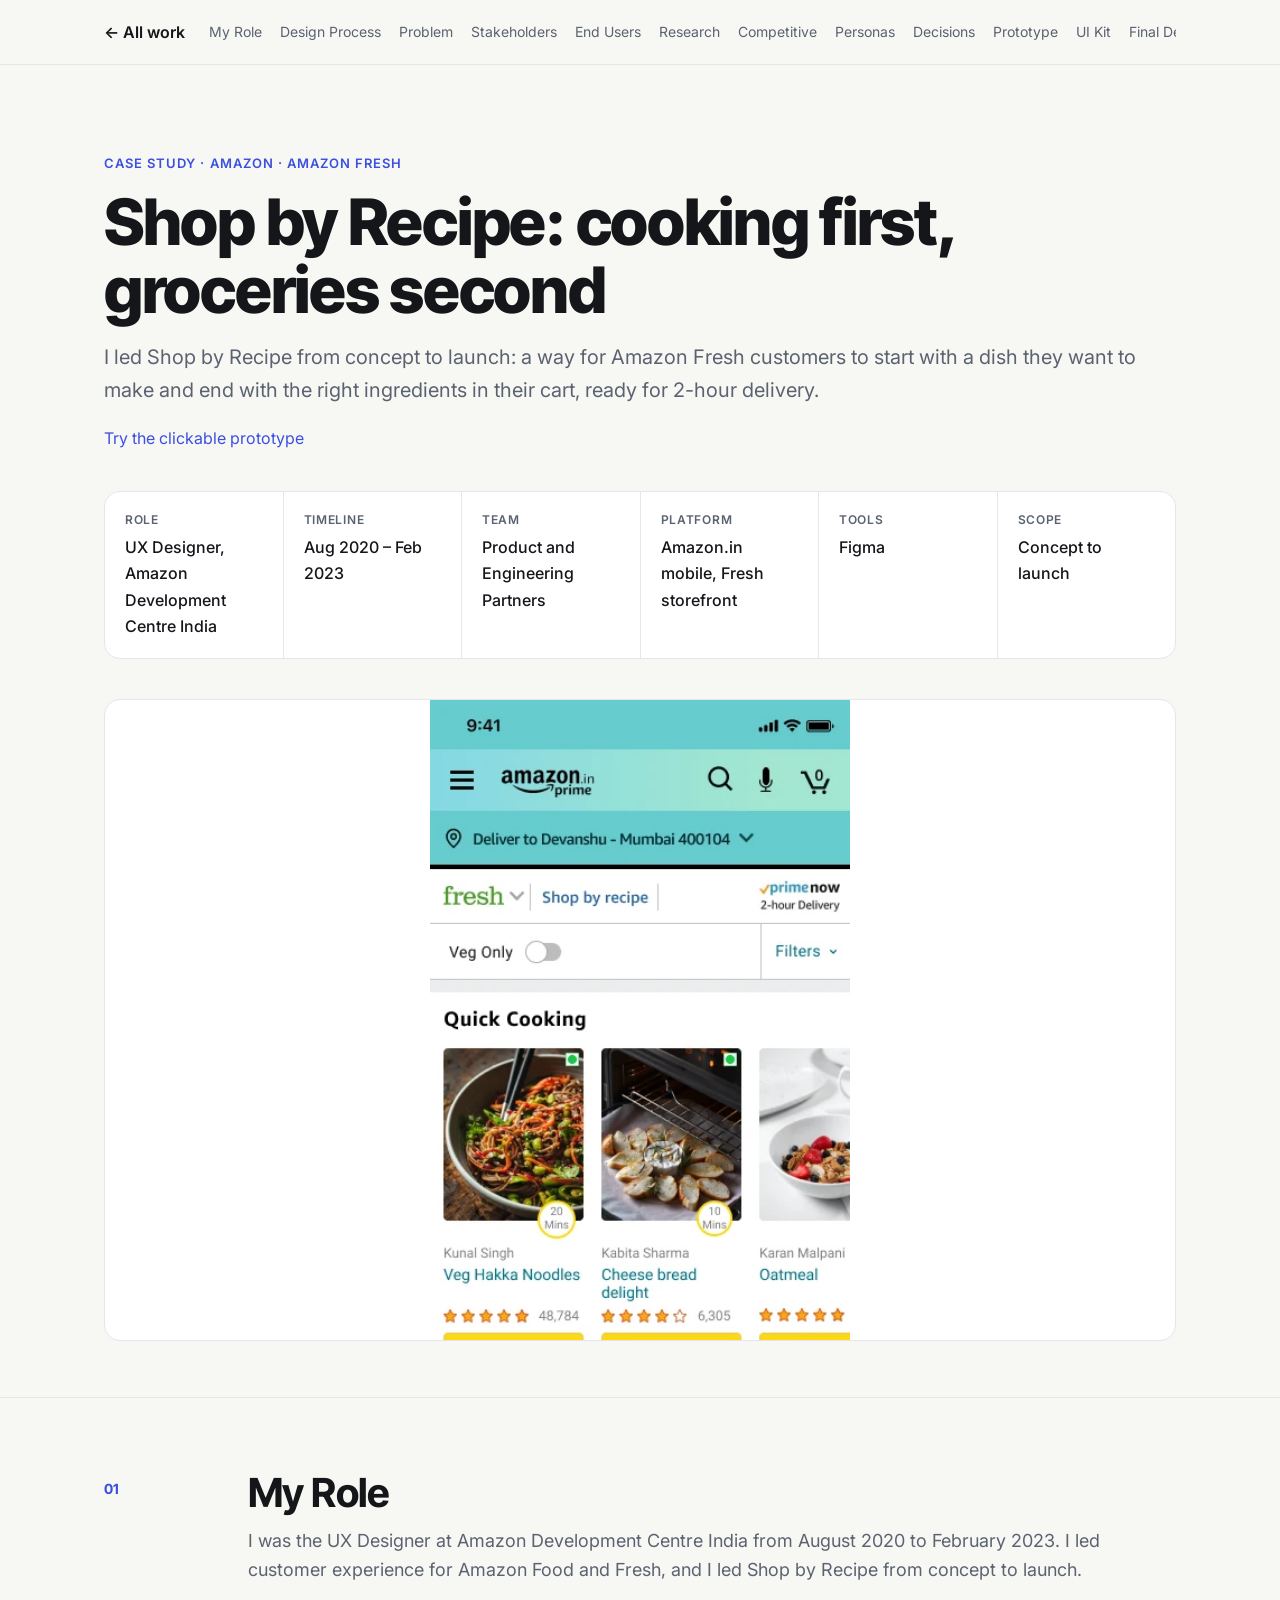
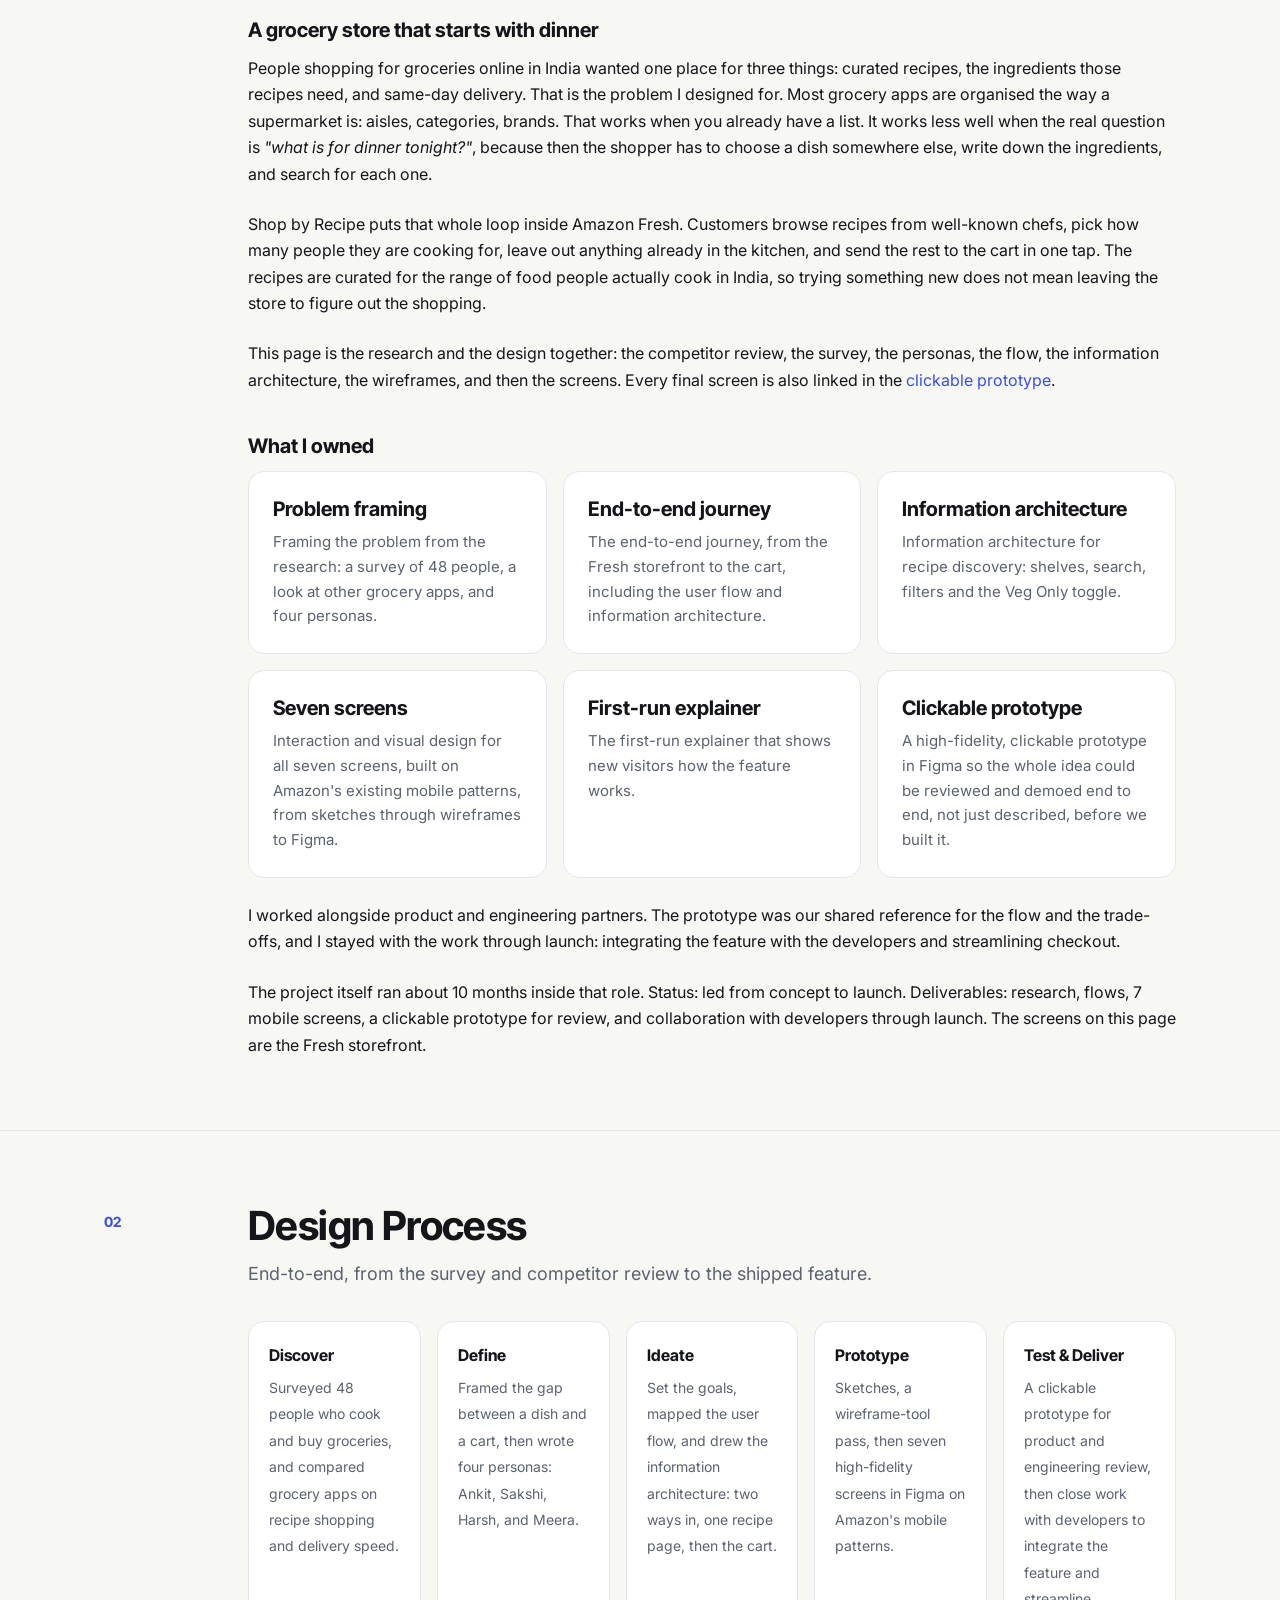
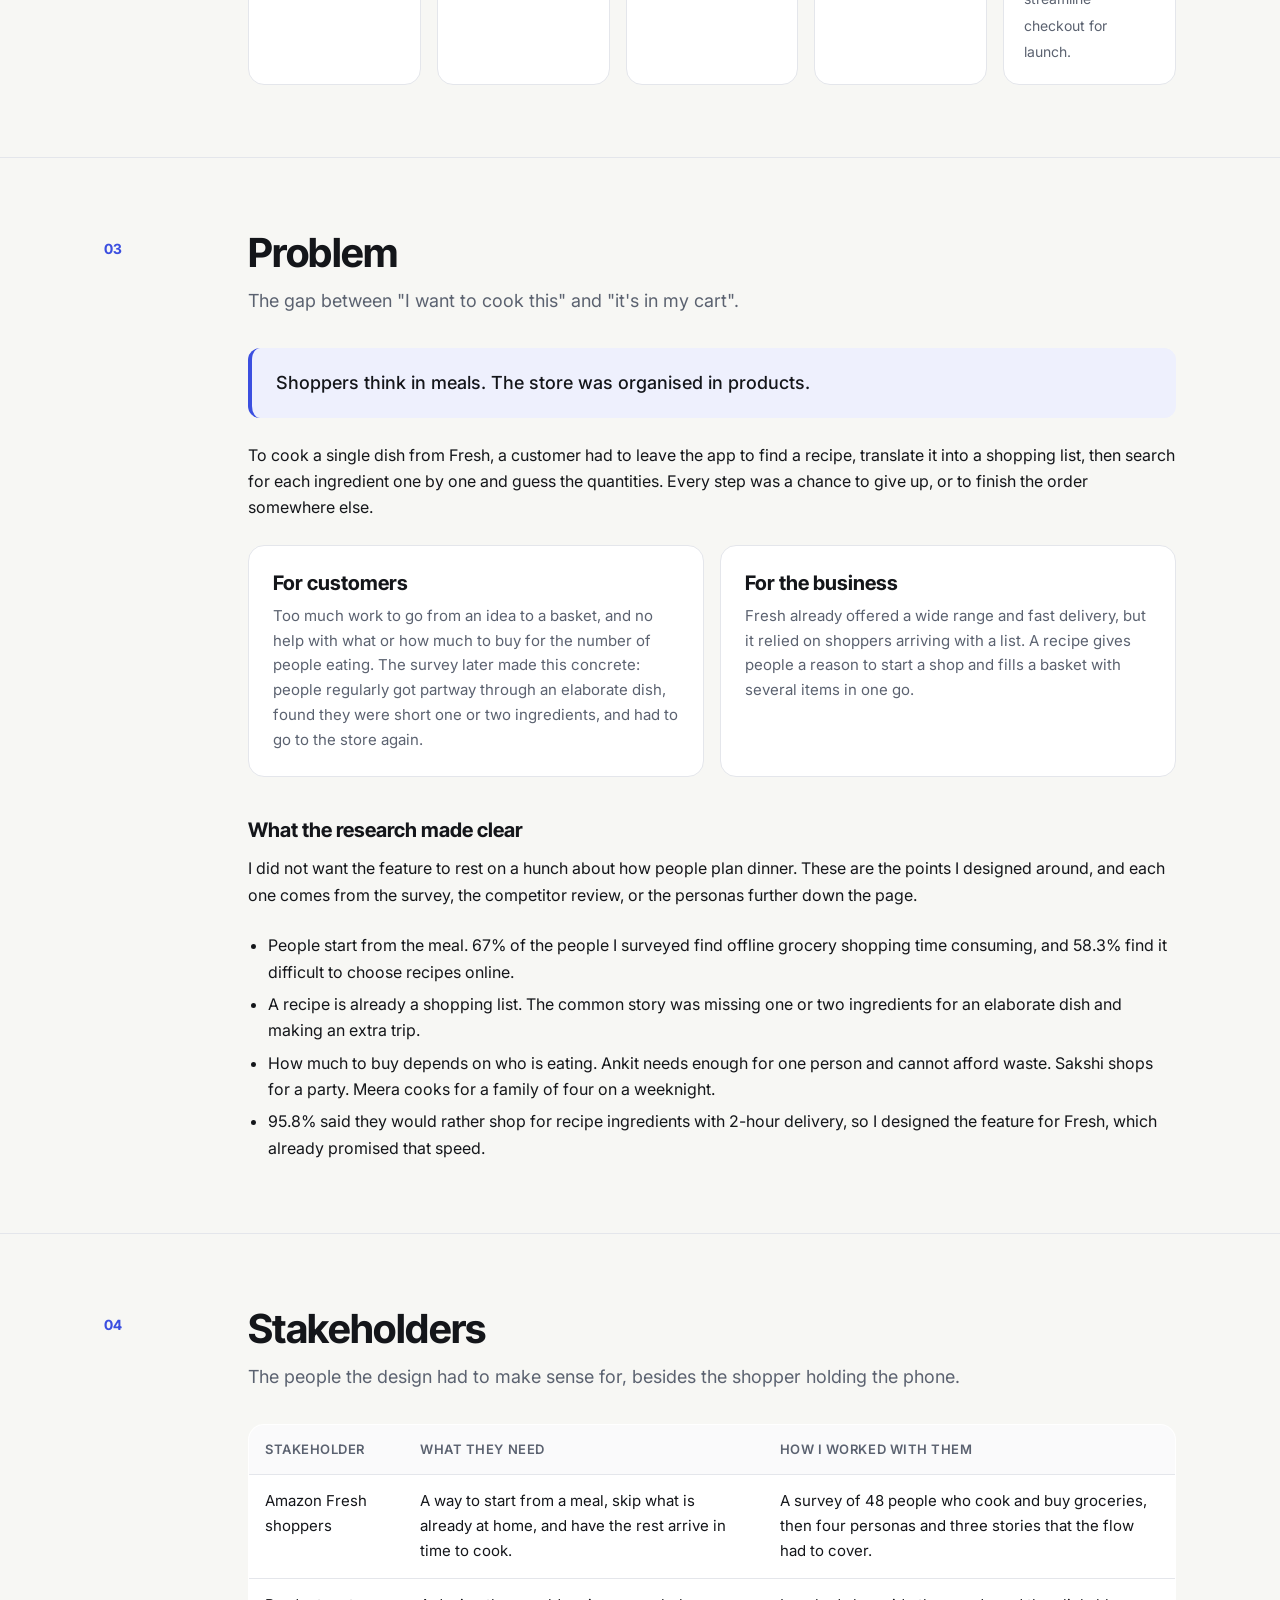
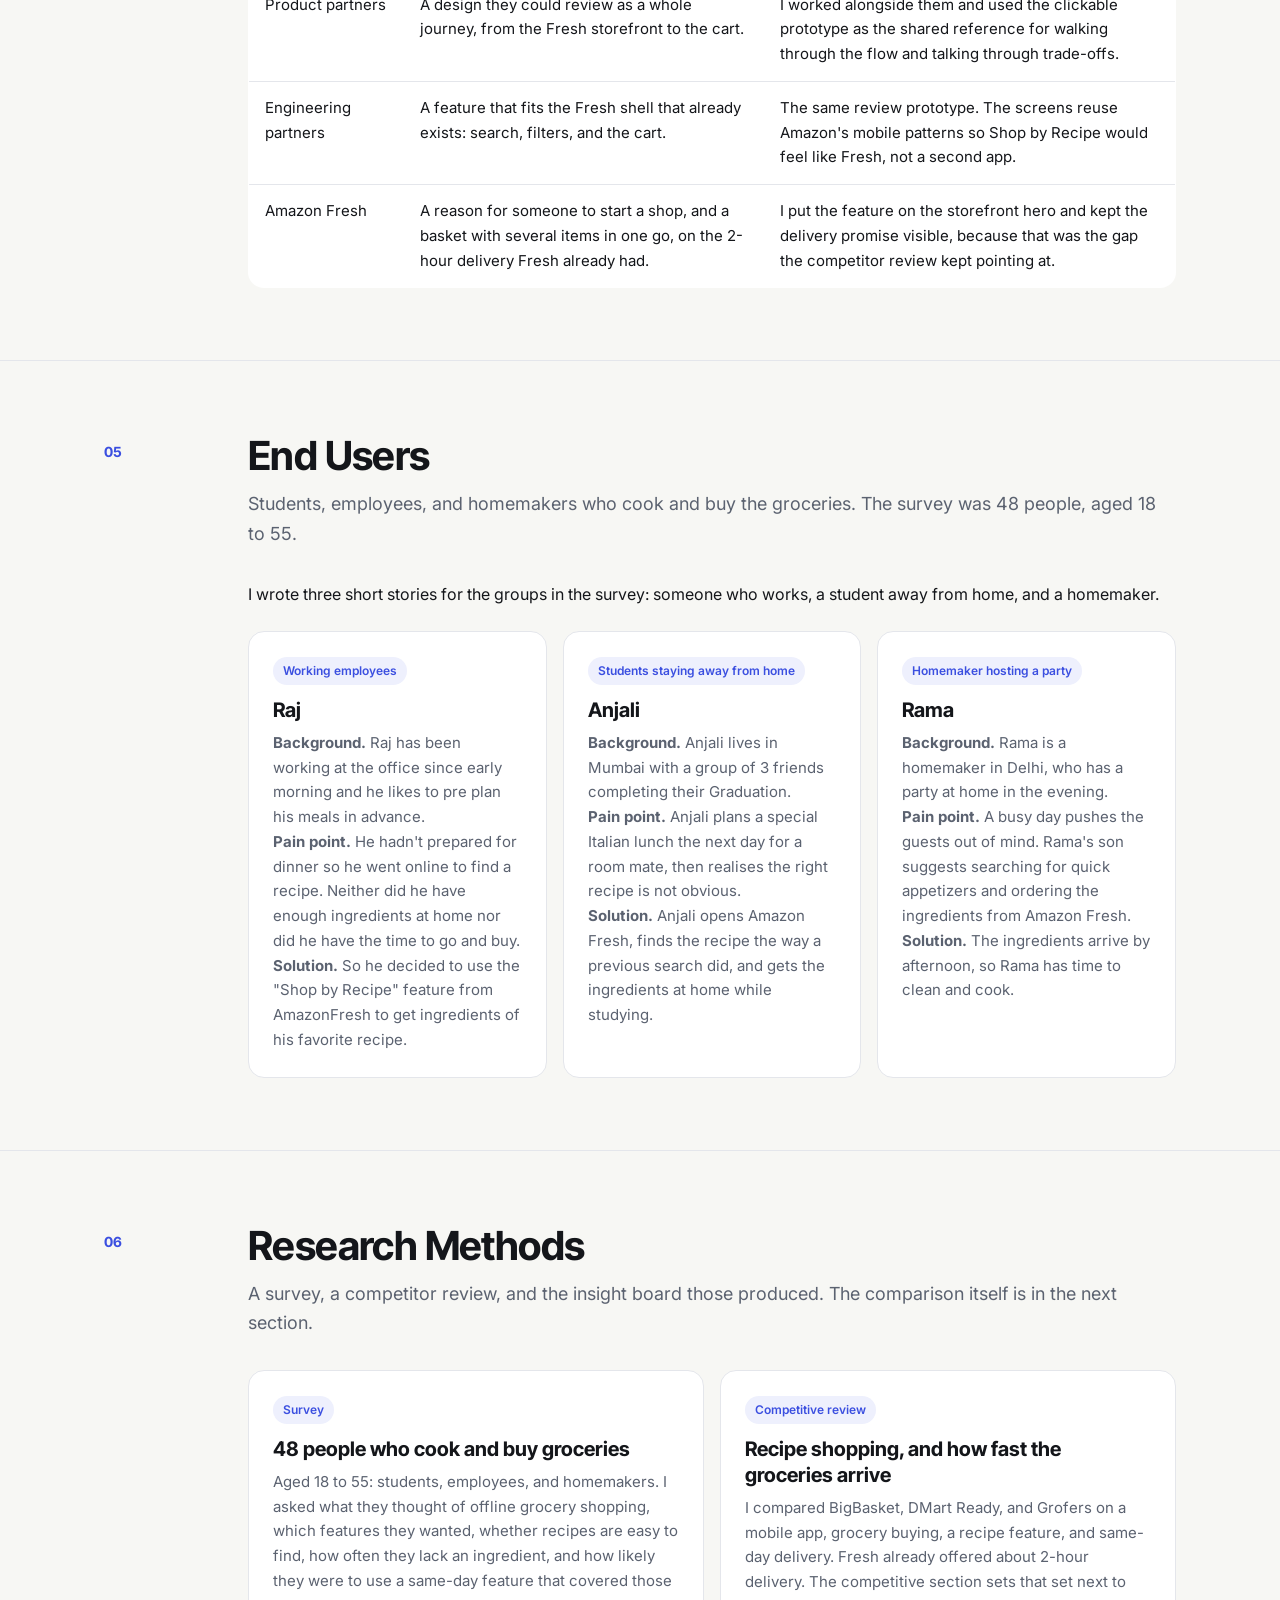
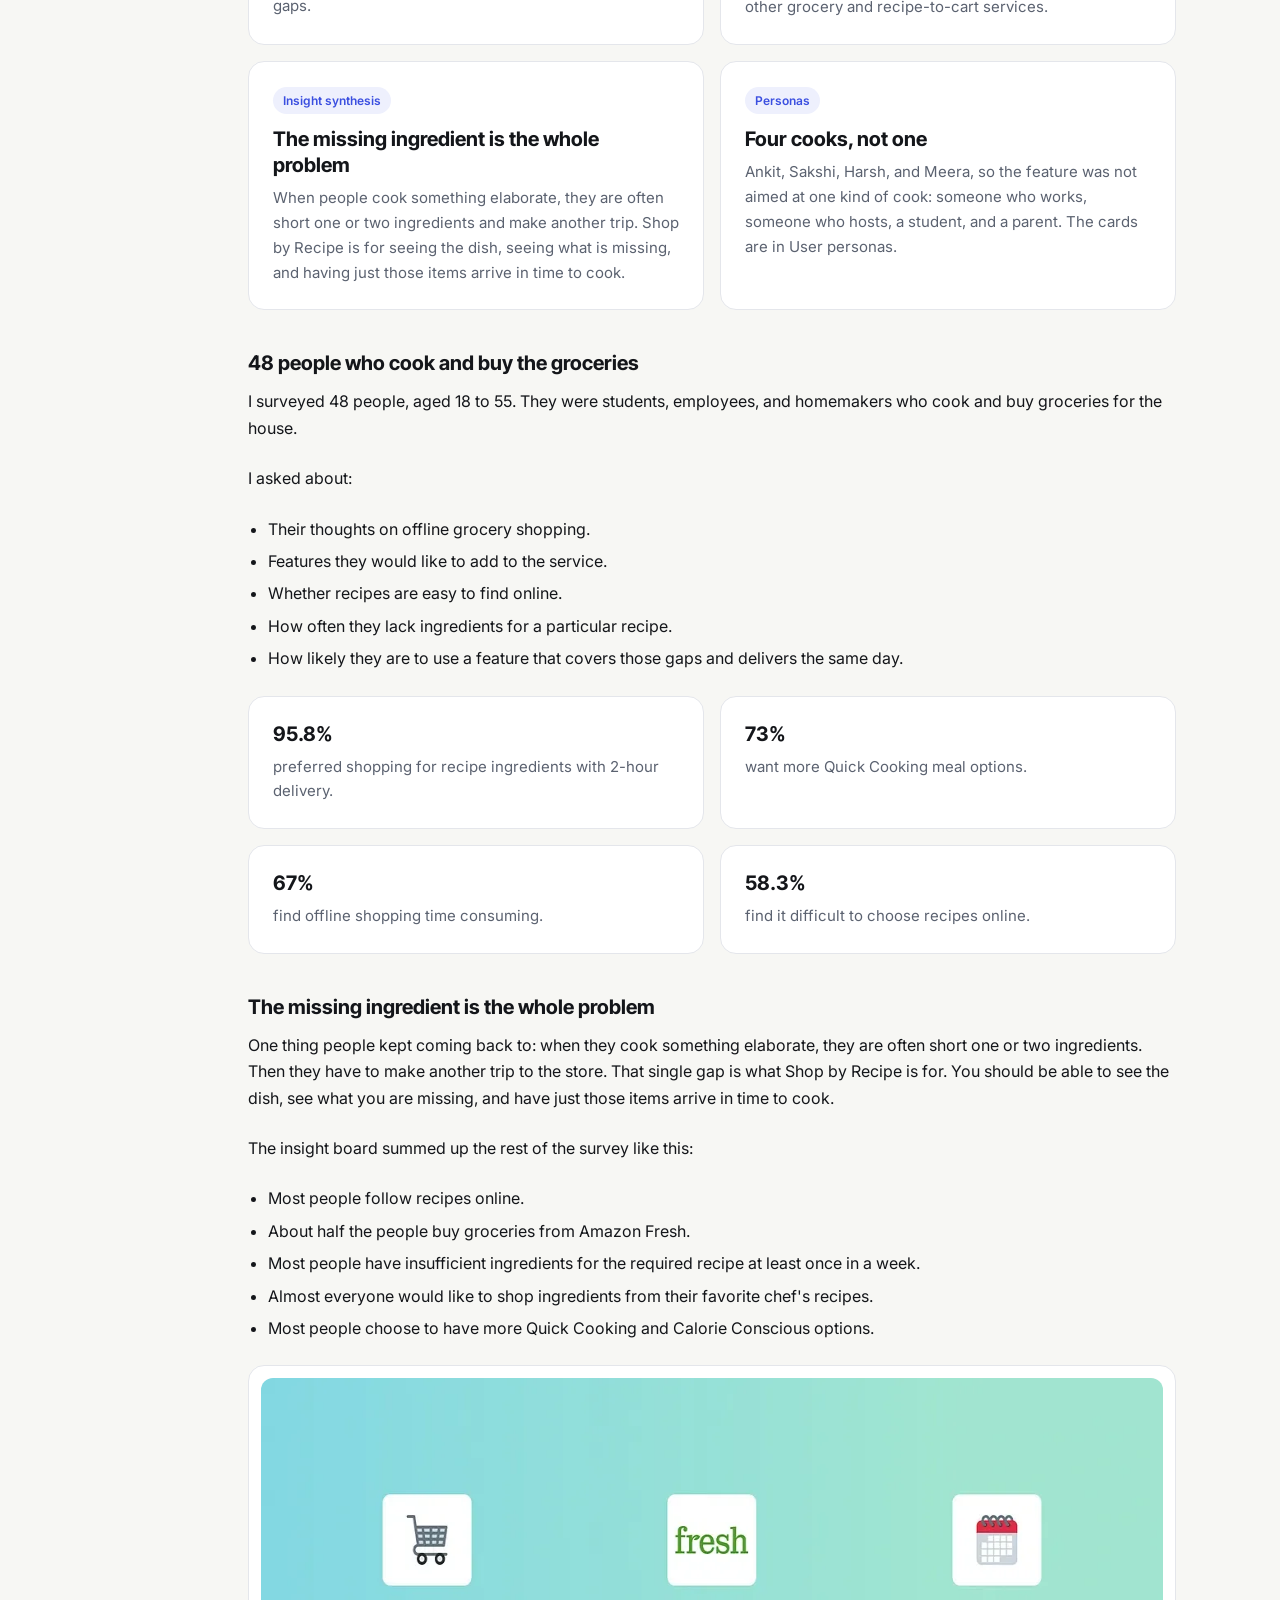
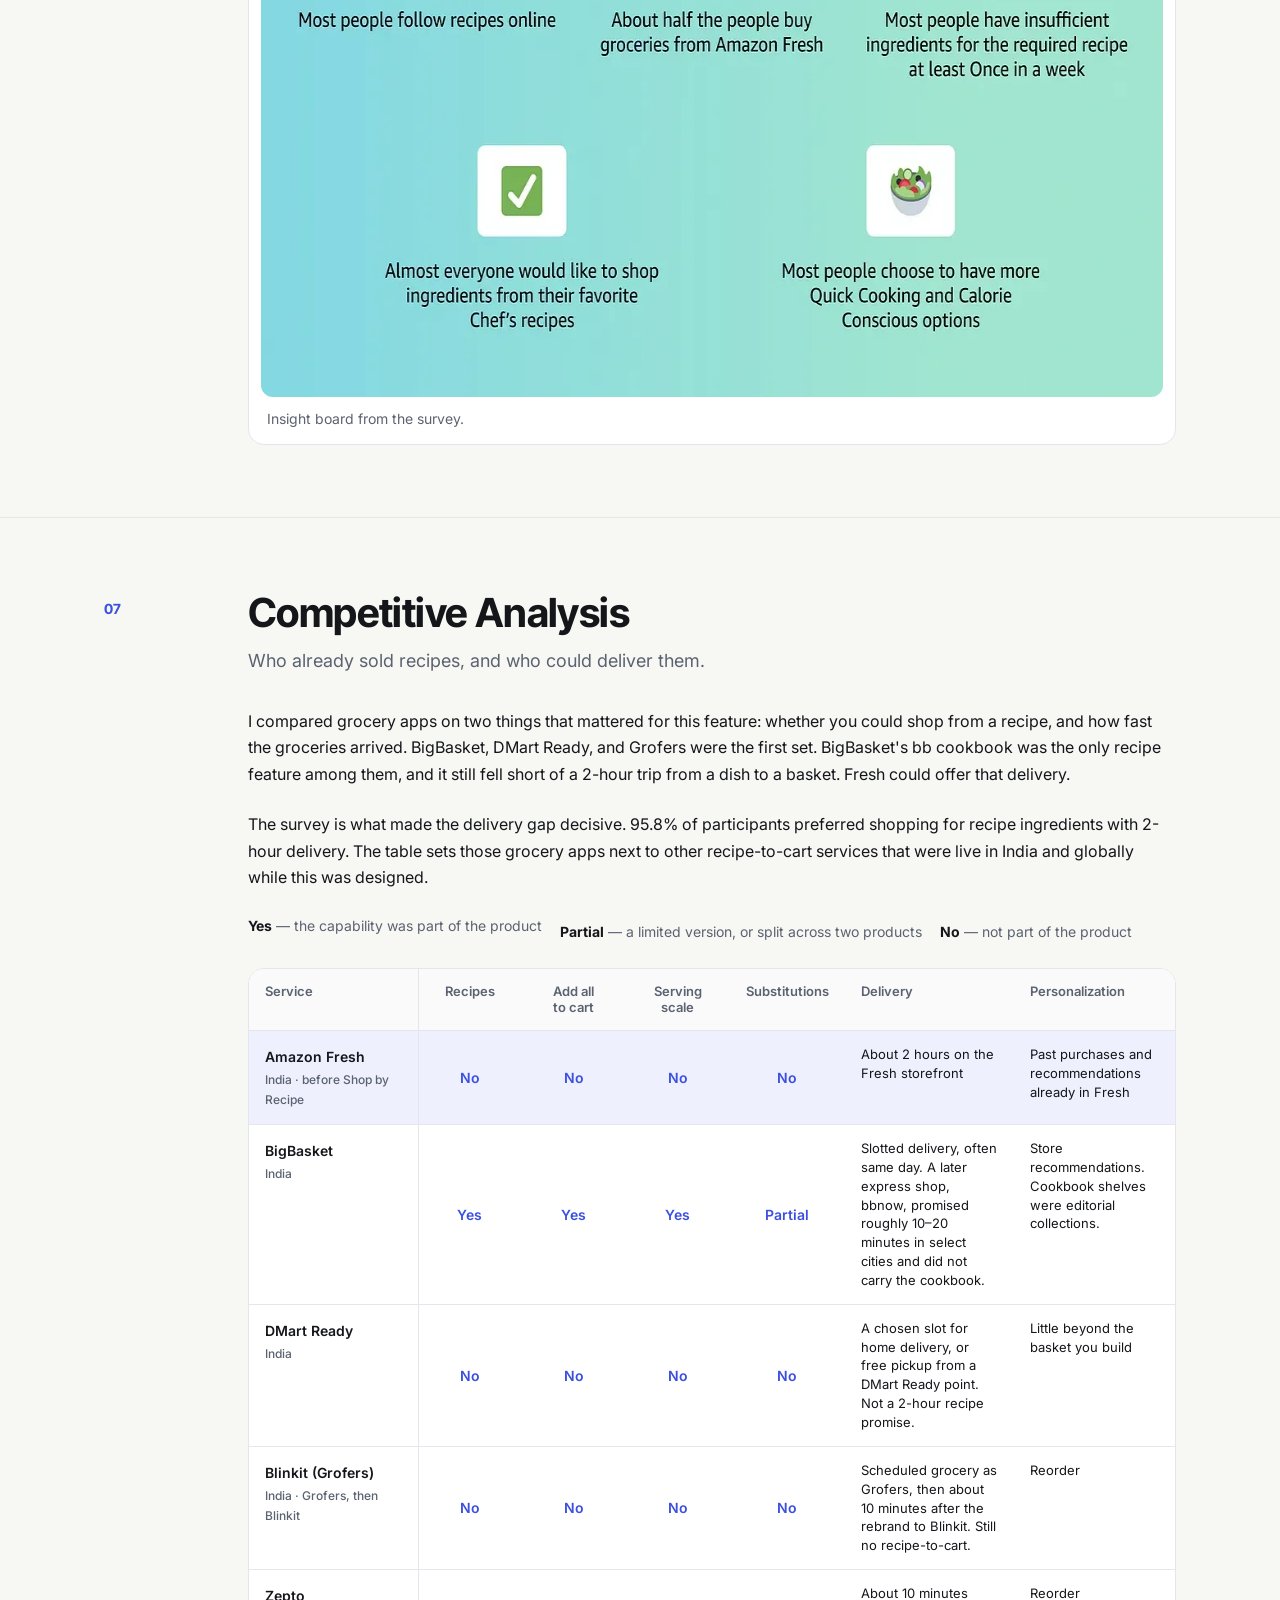
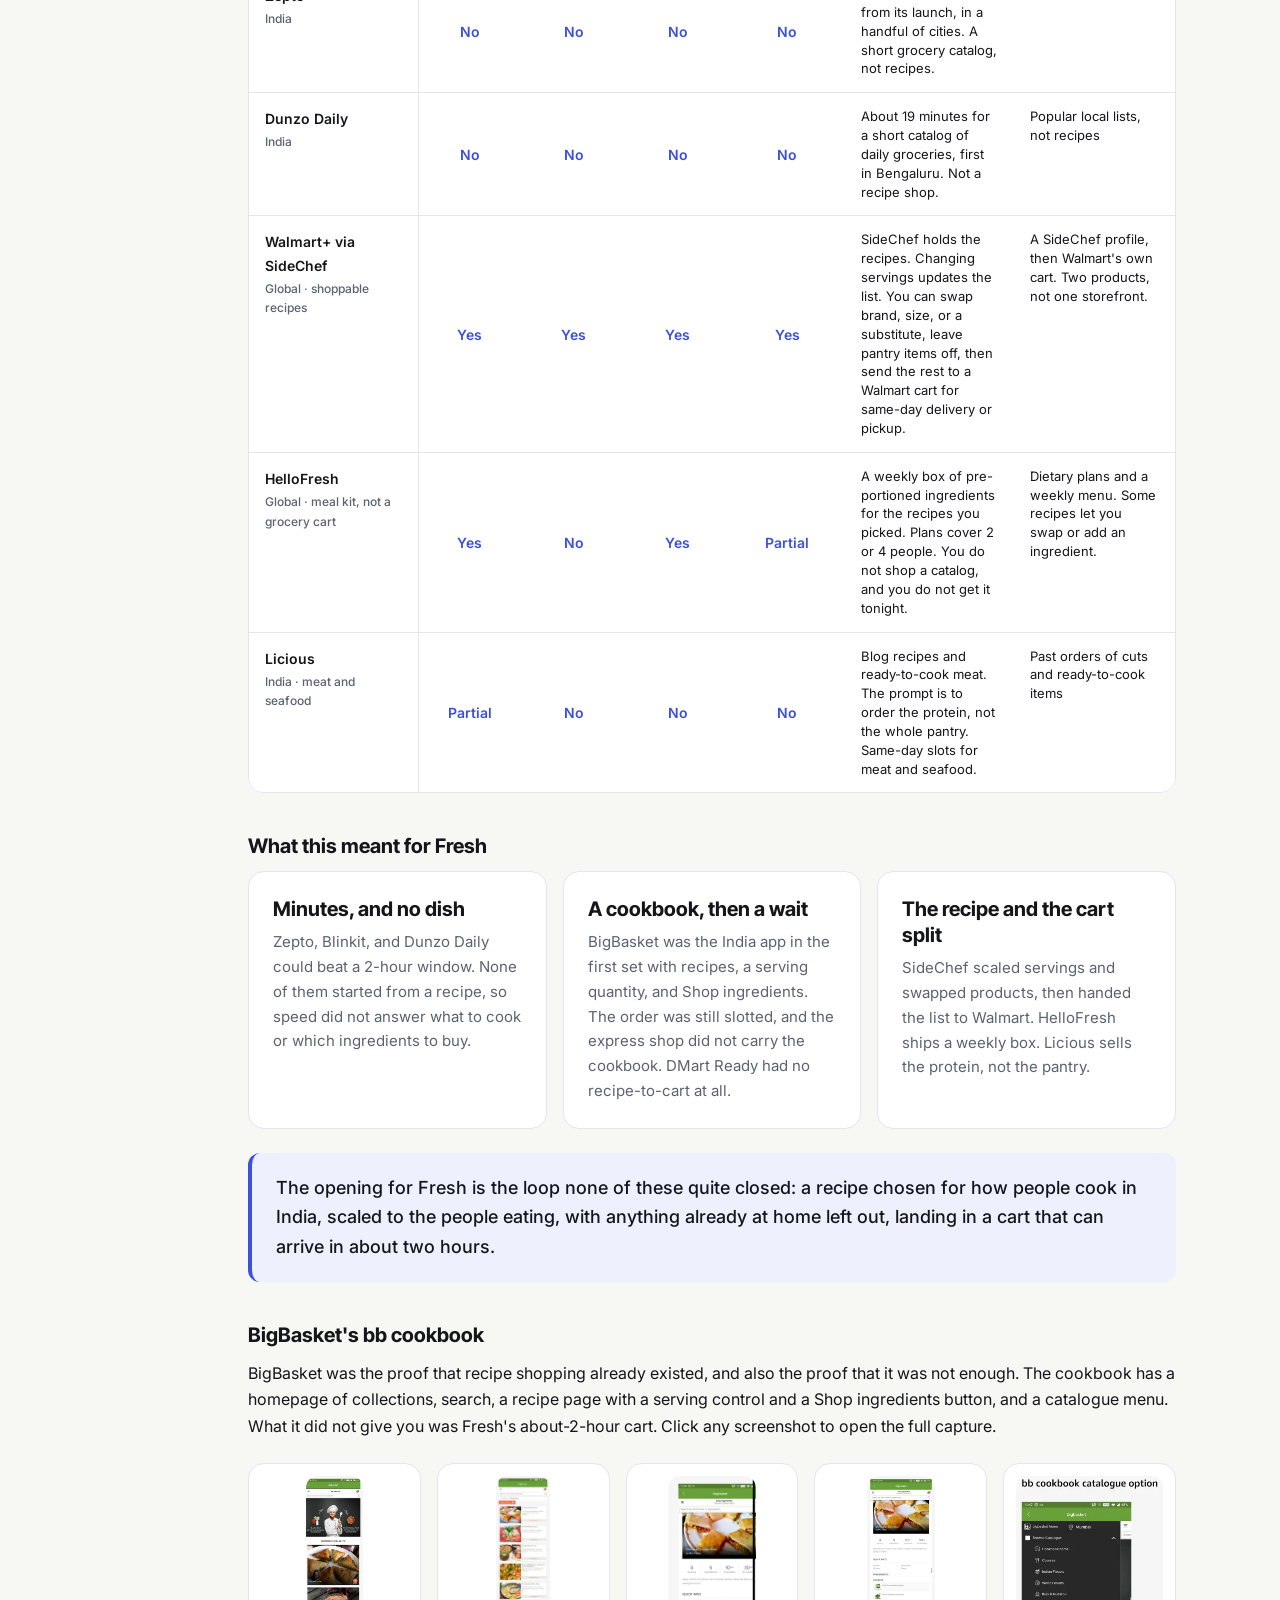
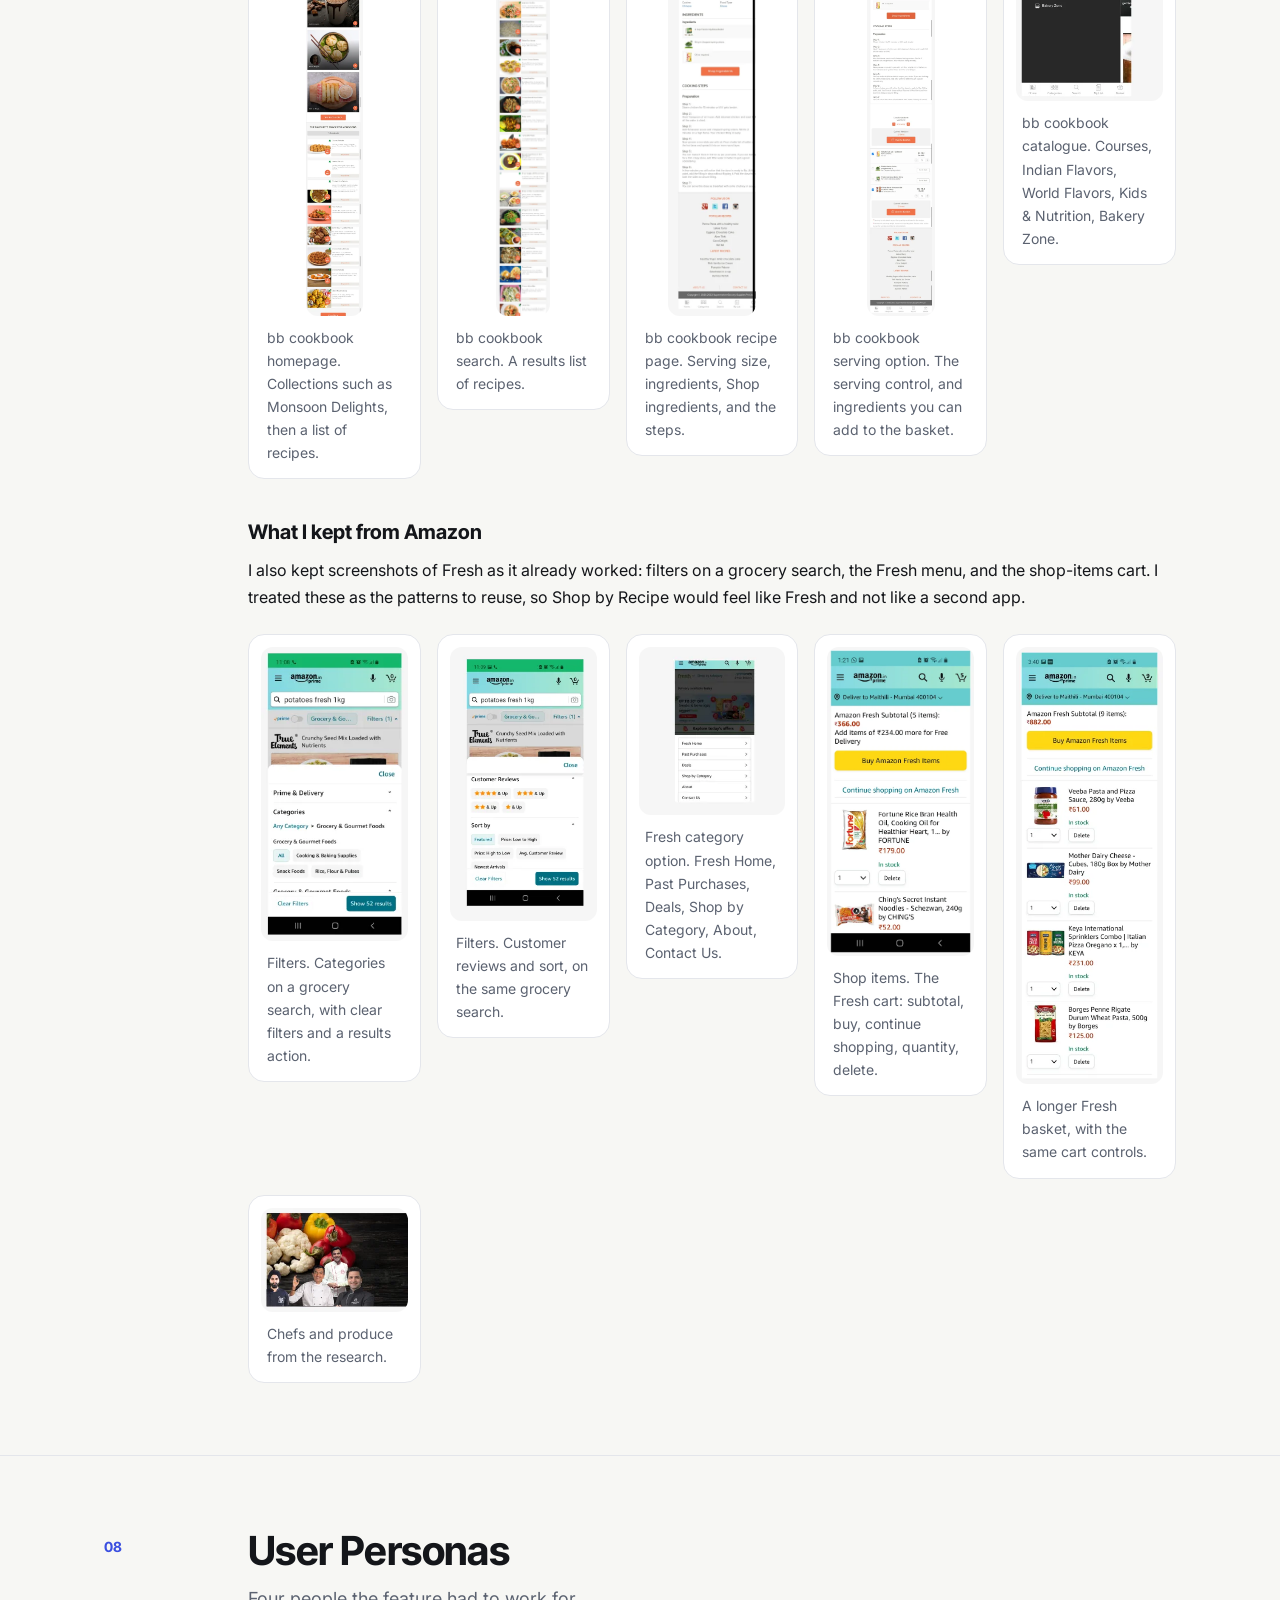
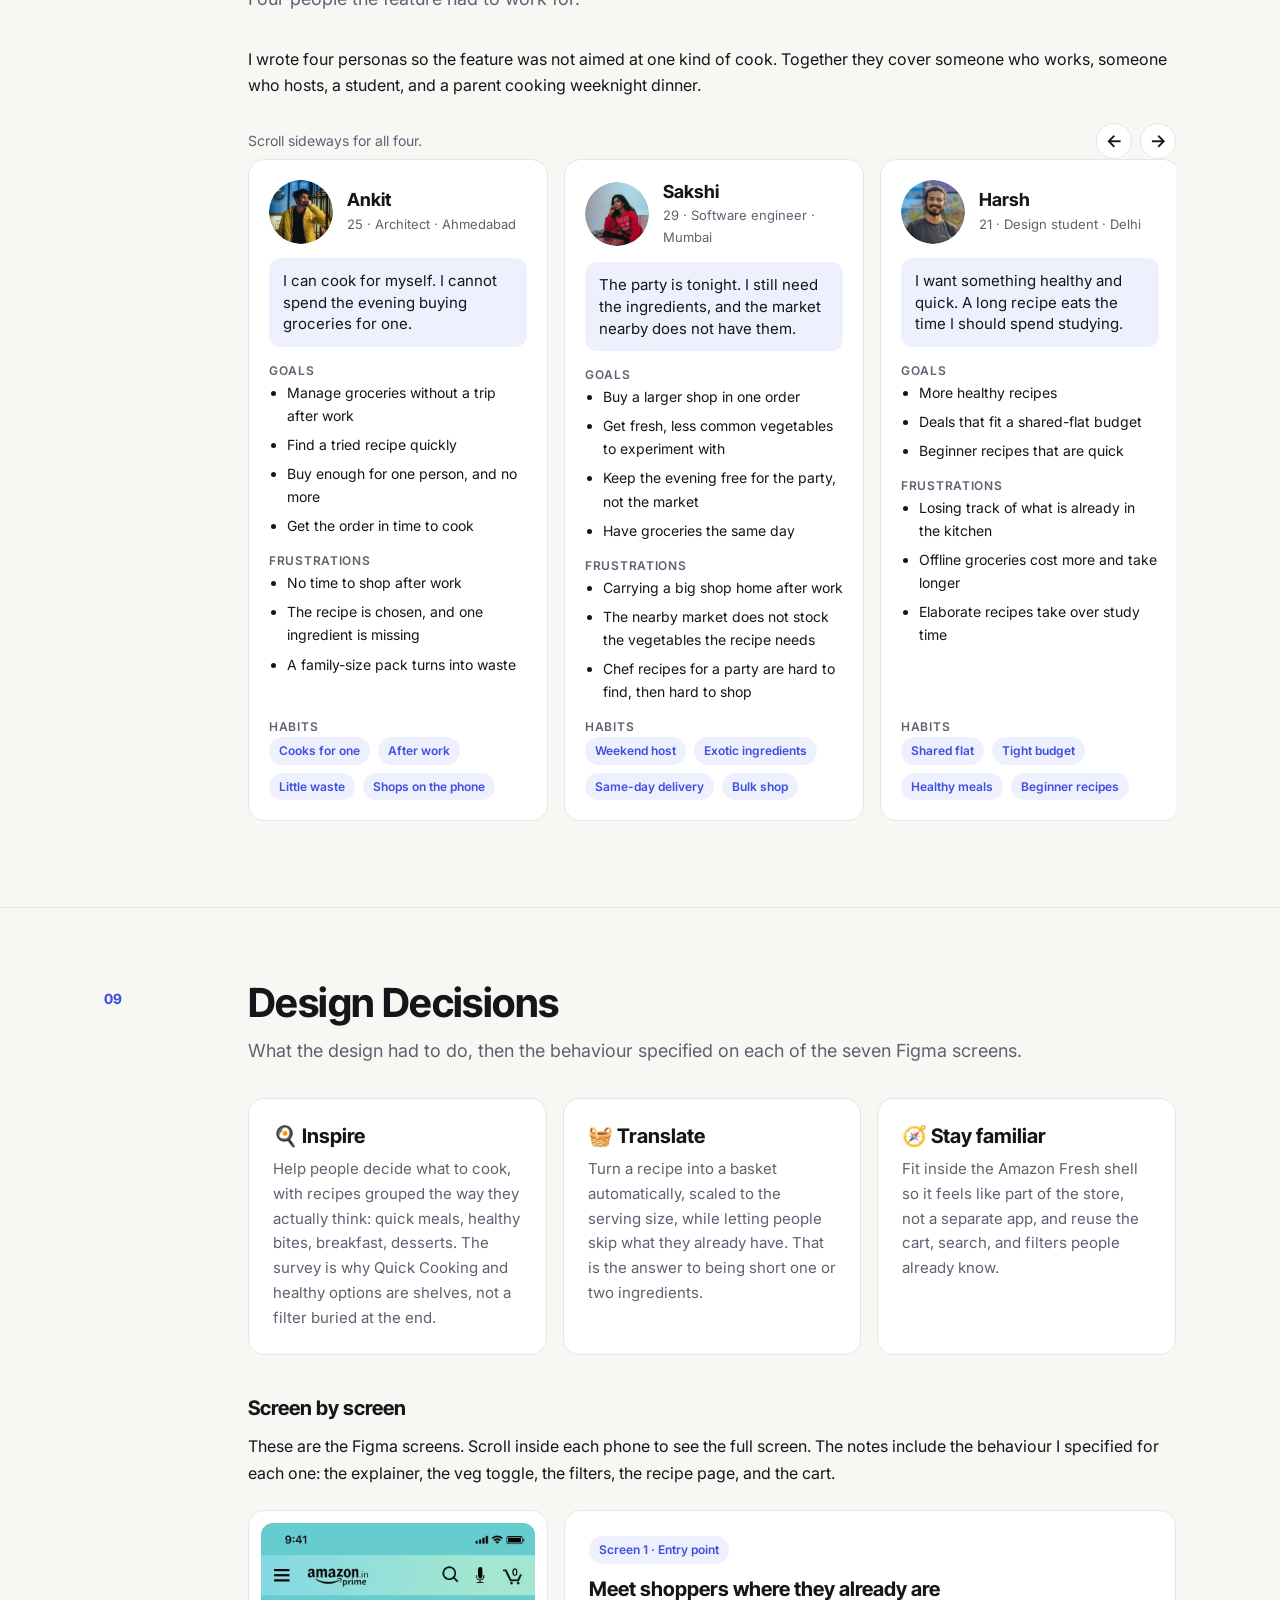
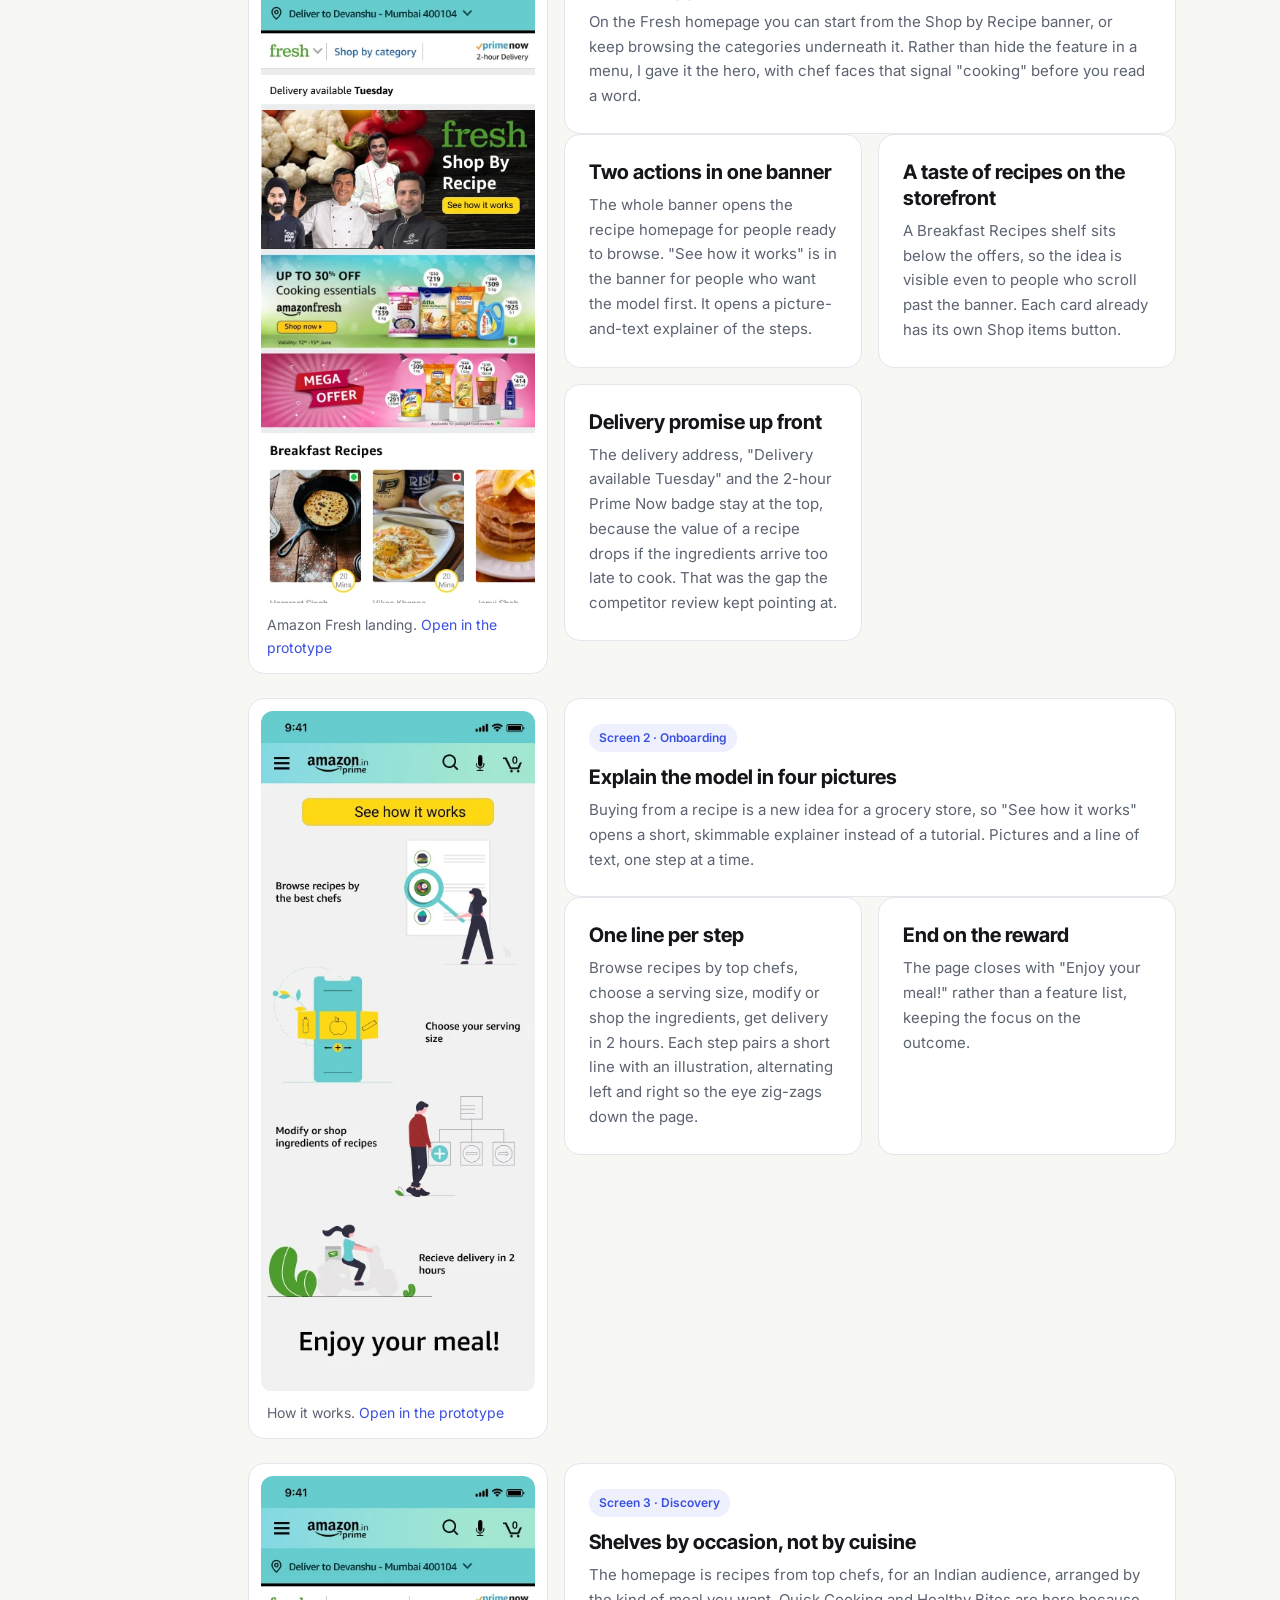
==== commit d2fa7725: "Use the shared portfolio footer and full-width paragraphs. Replace the case study credit line with t" ====
--- a/index.html
+++ b/index.html
@@ -36,7 +36,7 @@
 .cs-nav .links{min-width:0;flex:1}
 .table-scroll{max-width:100%}
 /* This page only. Shared palette, type, and section structure stay in case-study.css. */
-.body p,.body li,.body ol,.body .callout,.cs-section .head p{max-width:none}
+.body p,.body li,.body ol,.body .callout,.cs-section .head p,.cs-hero .lede{max-width:none}
 .process,.grid,.film,.pair,.journey{gap:16px}
 .body > * + *{margin-top:24px}
 .body > h3{margin-top:0}
@@ -110,6 +110,15 @@
   #competitive table.wide td:first-child{min-width:136px}
   #competitive th.mark,#competitive td.mark{min-width:96px}
 }
+.sm-footer{background:#1F2427;color:#E9E4DF;padding:40px 24px;margin-top:64px;font-family:inherit;clear:both;position:relative;z-index:1}
+.sm-footer-inner{max-width:1200px;margin:0 auto;display:grid;gap:8px;text-align:center;justify-items:center}
+.sm-footer-name{margin:0;font-size:18px;font-weight:600;color:#FFFFFF}
+.sm-footer-role{margin:0;font-size:14px;color:#C9C2BB}
+.sm-footer-links{display:flex;flex-wrap:wrap;gap:12px 24px;justify-content:center;margin-top:8px}
+.sm-footer-links a{color:#FFFFFF;text-decoration:underline;text-underline-offset:3px;font-size:14px}
+.sm-footer-links a:hover,.sm-footer-links a:focus-visible{color:#F4B9A7}
+.sm-footer-copy{margin:8px 0 0;font-size:12px;color:#9D958E}
+.sm-sr{position:absolute;width:1px;height:1px;overflow:hidden;clip:rect(0 0 0 0);white-space:nowrap}
 </style>
 </head>
 <body>
@@ -980,7 +989,19 @@
   <div><small>Previous</small><a href="https://suvarnamyneni.github.io/imobile-case-study/">iMobile</a></div>
   <div style="text-align:right"><small>Next project</small><a href="https://suvarnamyneni.github.io/my-exp-mira-case-study/">myEXP + Mira</a></div>
 </div></div>
-<footer class="cs-foot"><div class="wrap">© 2026 Suvarna Myneni · <a href="https://www.linkedin.com/in/suvarnamyneni/">LinkedIn</a></div></footer>
+<footer class="sm-footer" role="contentinfo">
+  <div class="sm-footer-inner">
+    <p class="sm-footer-name">Suvarna Myneni</p>
+    <p class="sm-footer-role">Sr UX Designer · Hyderabad, India · Open to remote or Hyderabad roles</p>
+    <nav class="sm-footer-links" aria-label="Footer">
+      <a href="https://suvarnamyneni.github.io/">Portfolio home</a>
+      <a href="mailto:suvarnamyneni@gmail.com">suvarnamyneni@gmail.com</a>
+      <a href="https://suvarnamyneni.github.io/assets/Suvarna-Myneni-Resume.pdf" download>Resume</a>
+      <a href="https://www.linkedin.com/in/suvarnamyneni/" target="_blank" rel="noopener noreferrer">LinkedIn<span class="sm-sr"> (opens in a new tab)</span></a>
+    </nav>
+    <p class="sm-footer-copy">© 2026 Suvarna Myneni</p>
+  </div>
+</footer>
 <script>
 document.querySelectorAll('[data-persona-scroll]').forEach(function (btn) {
   btn.addEventListener('click', function () {
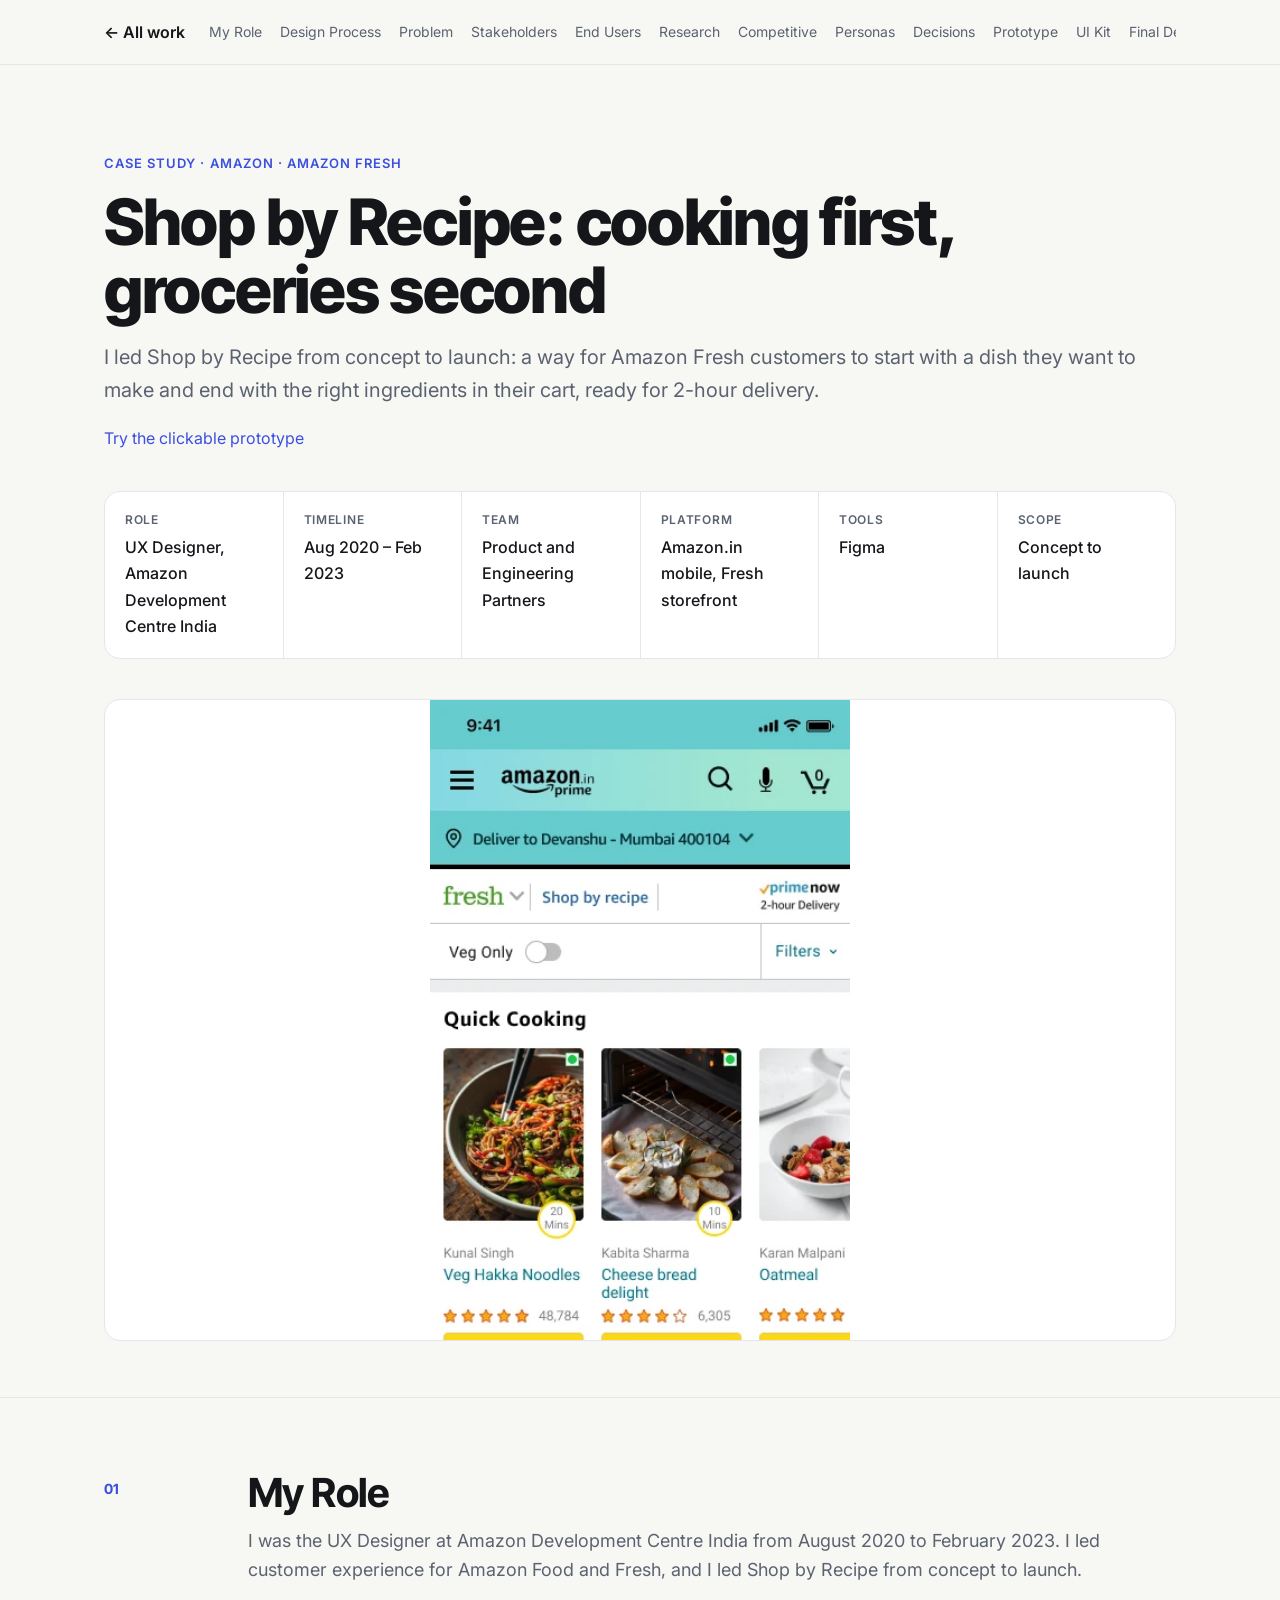
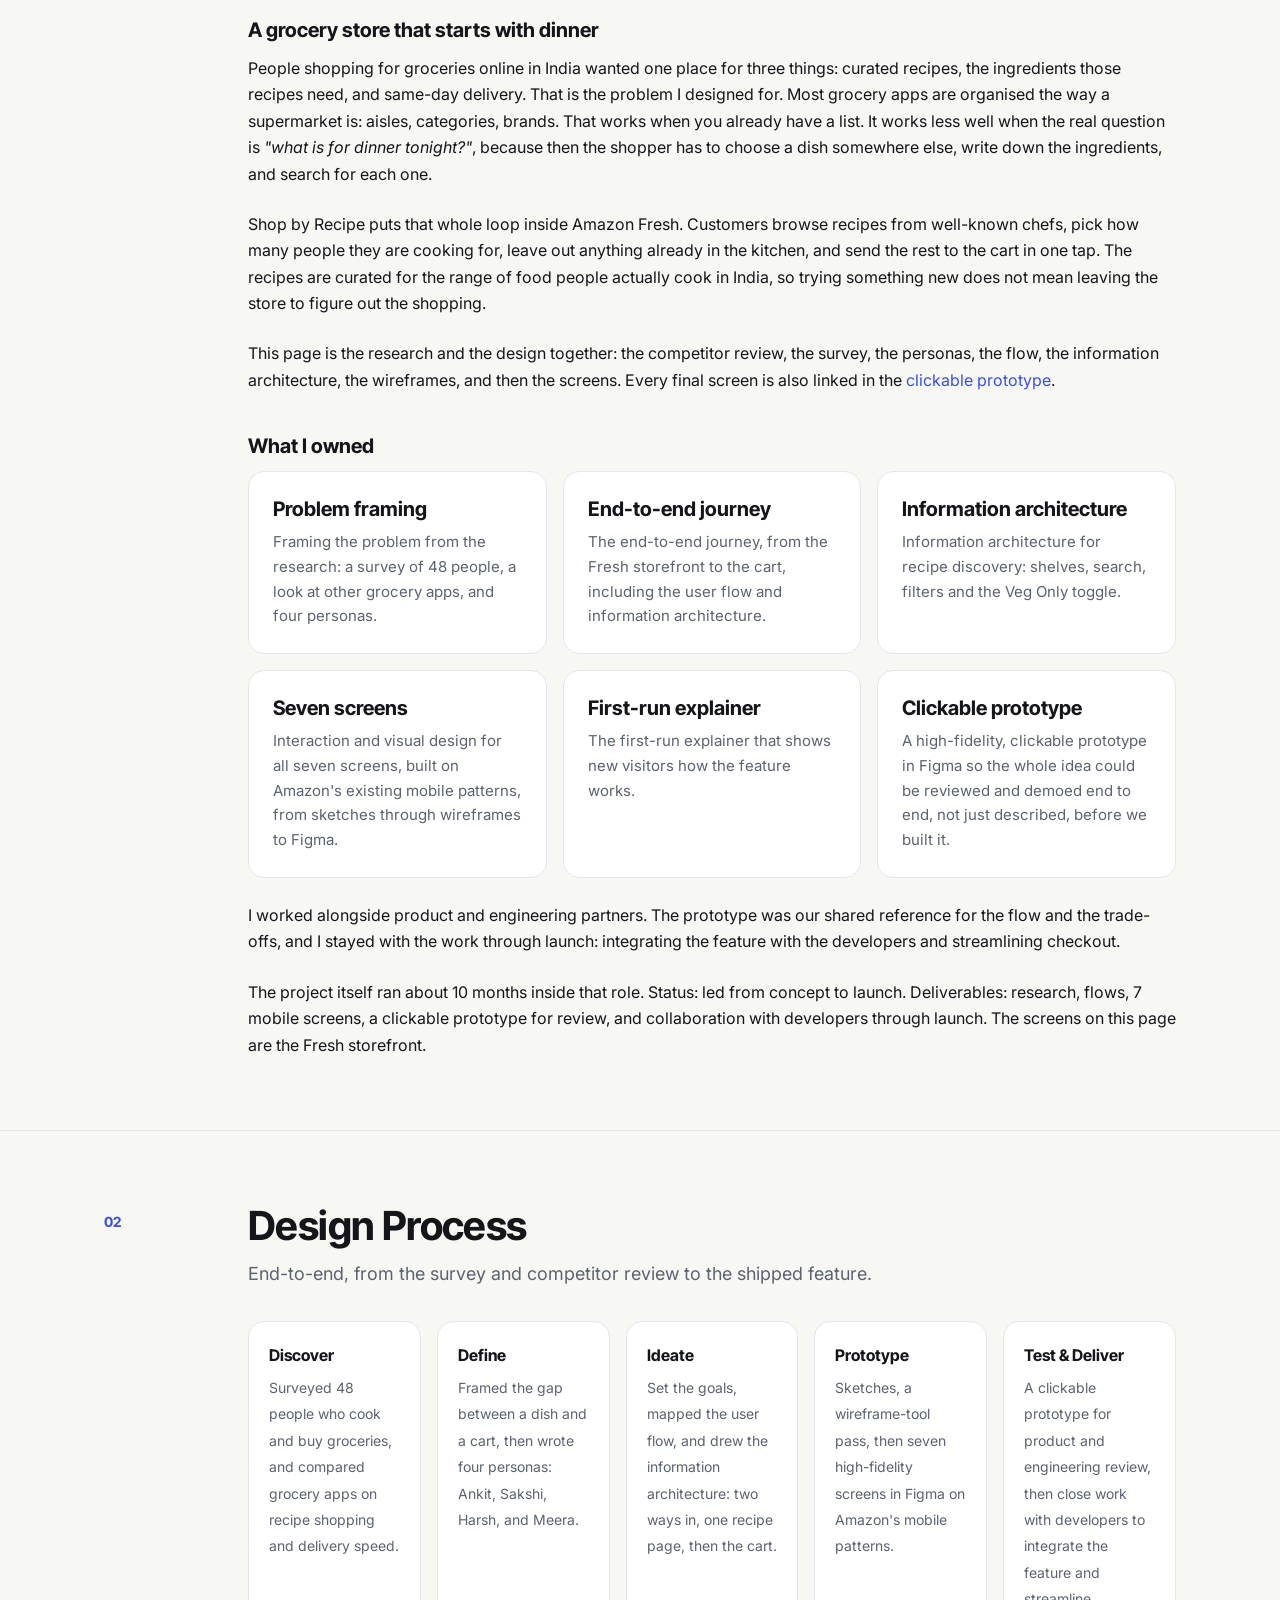
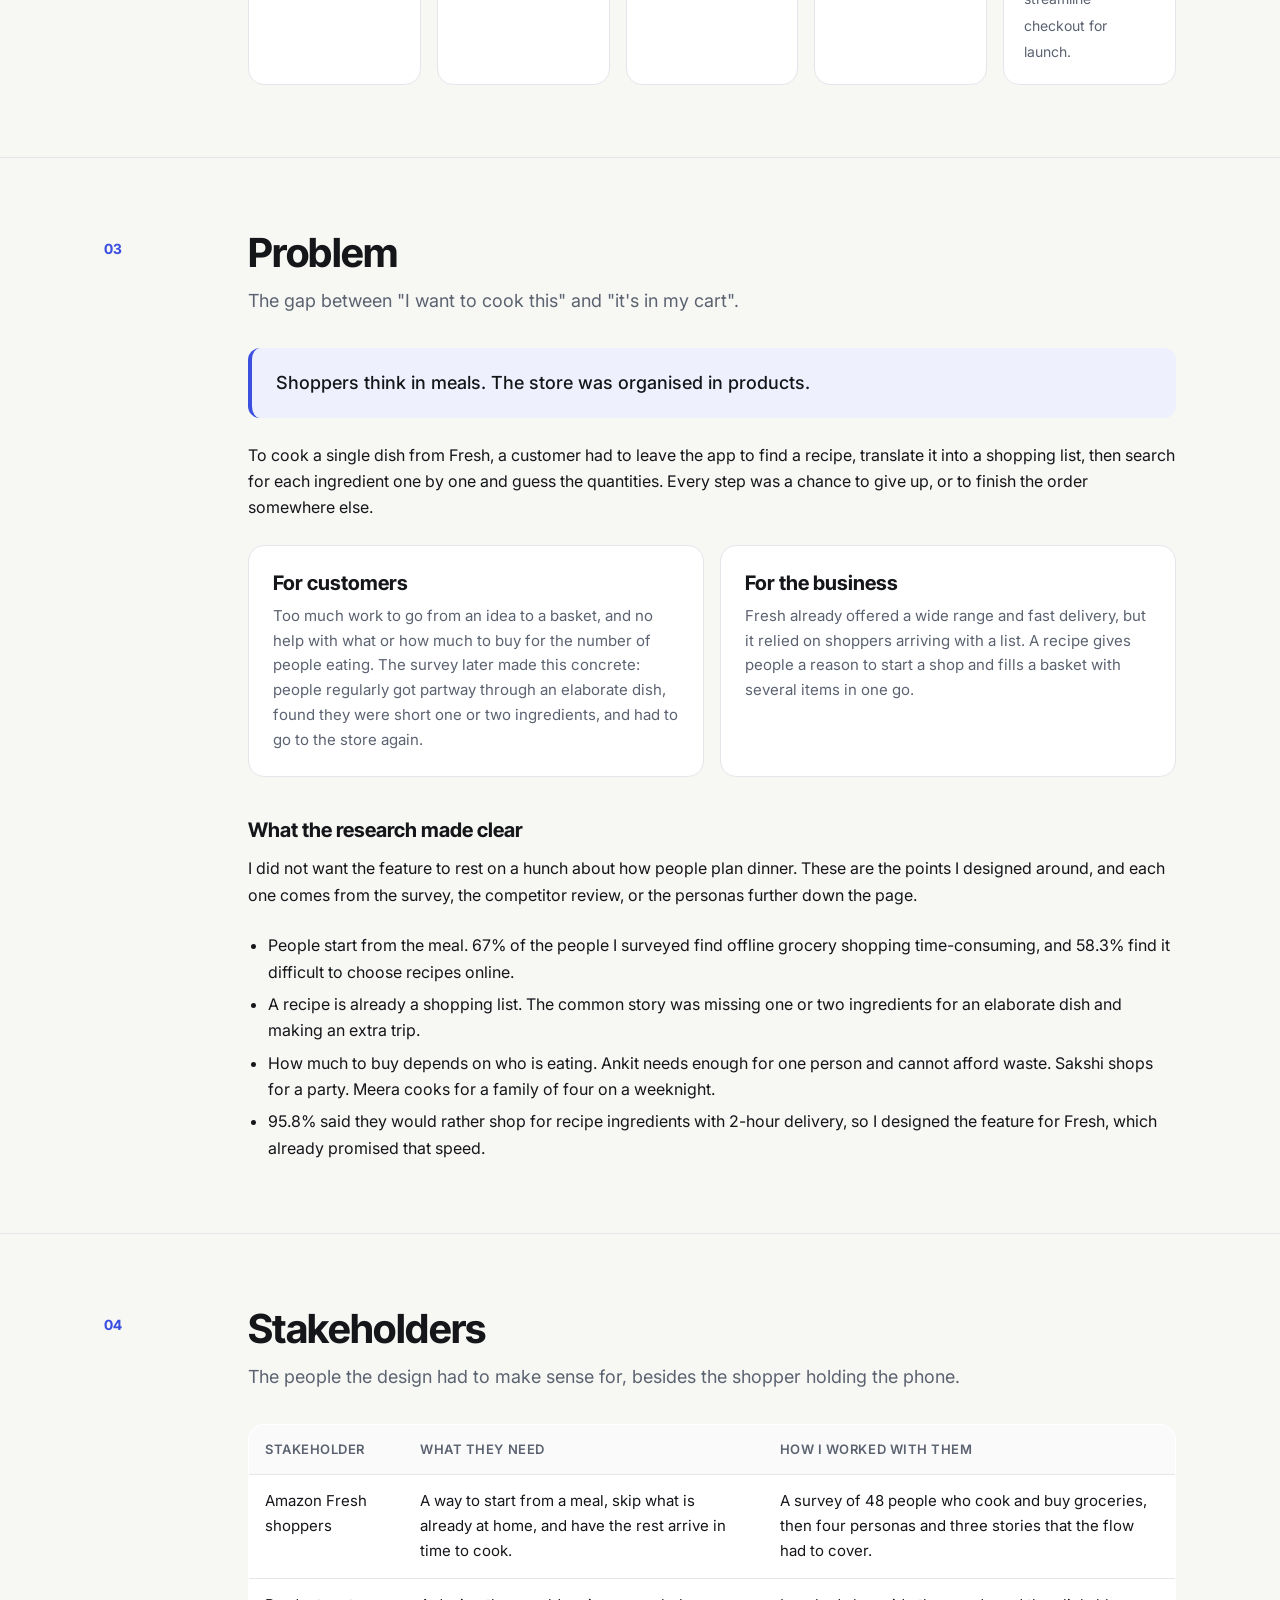
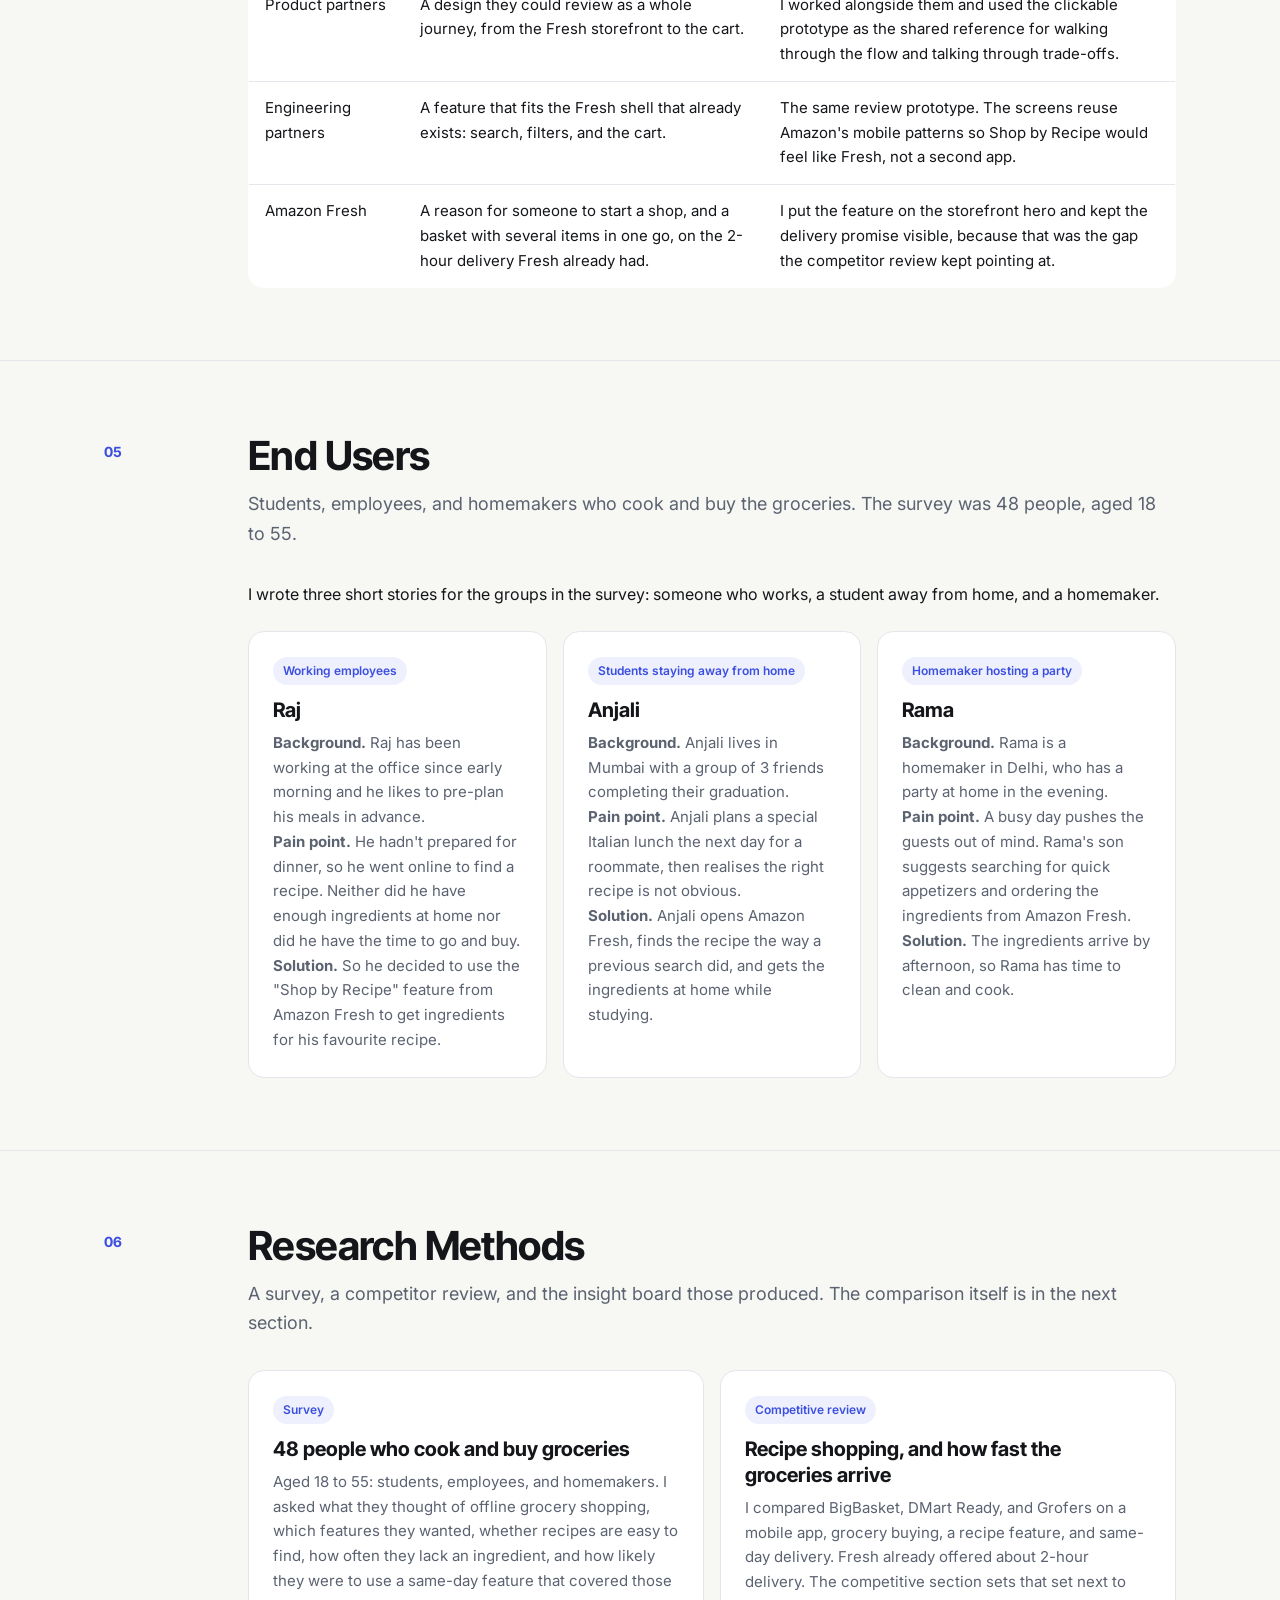
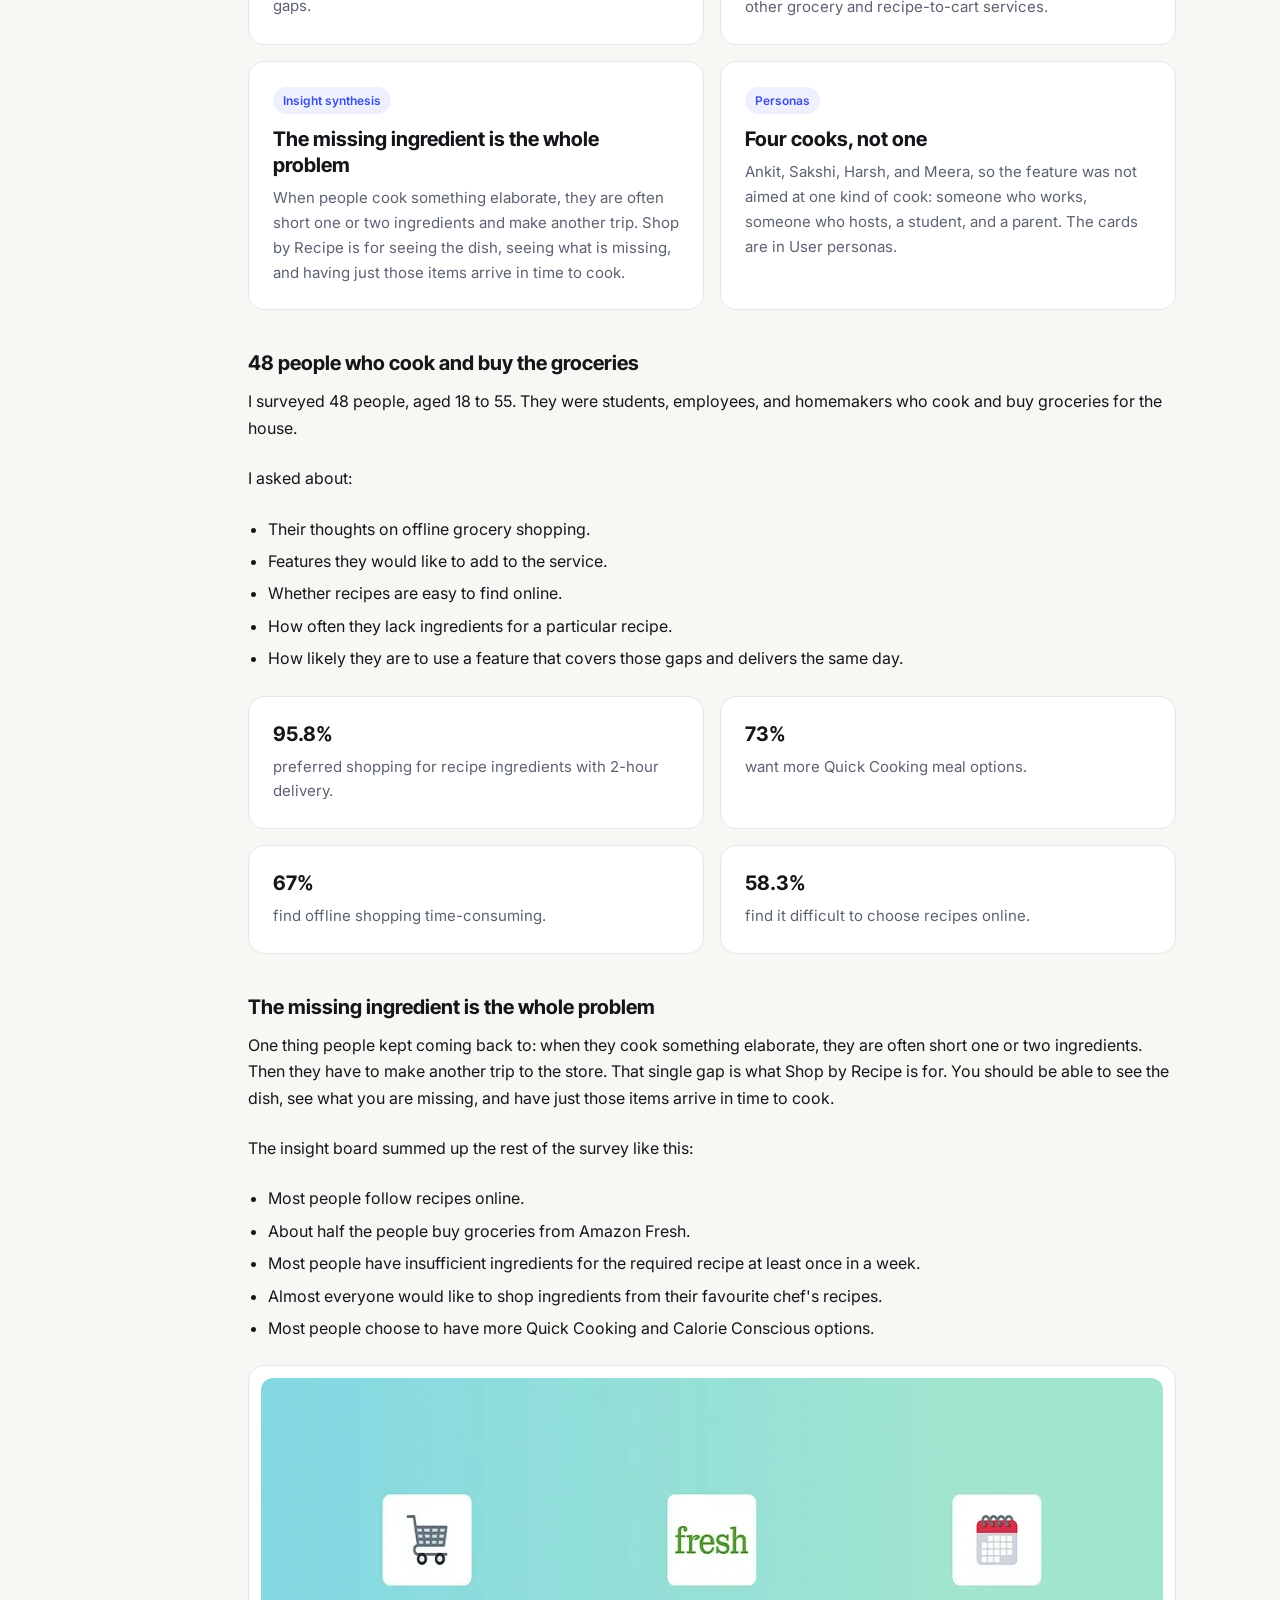
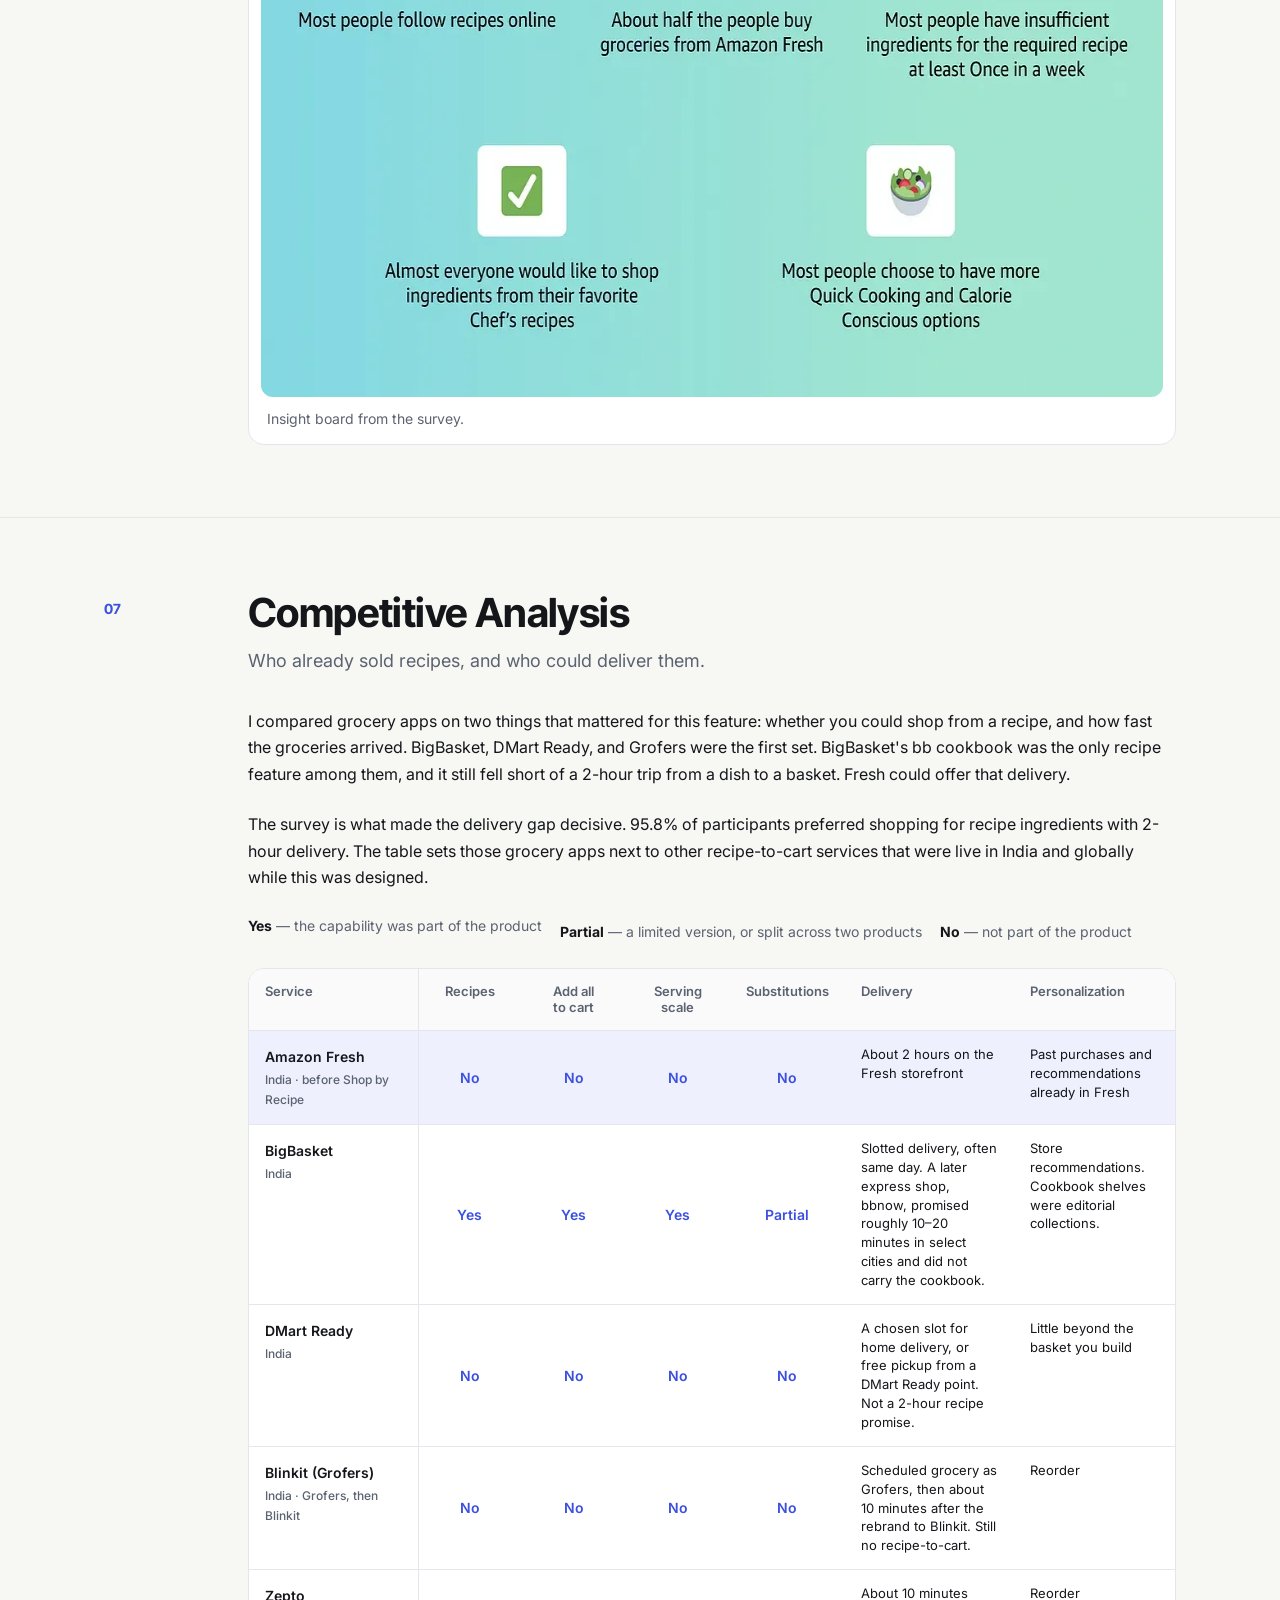
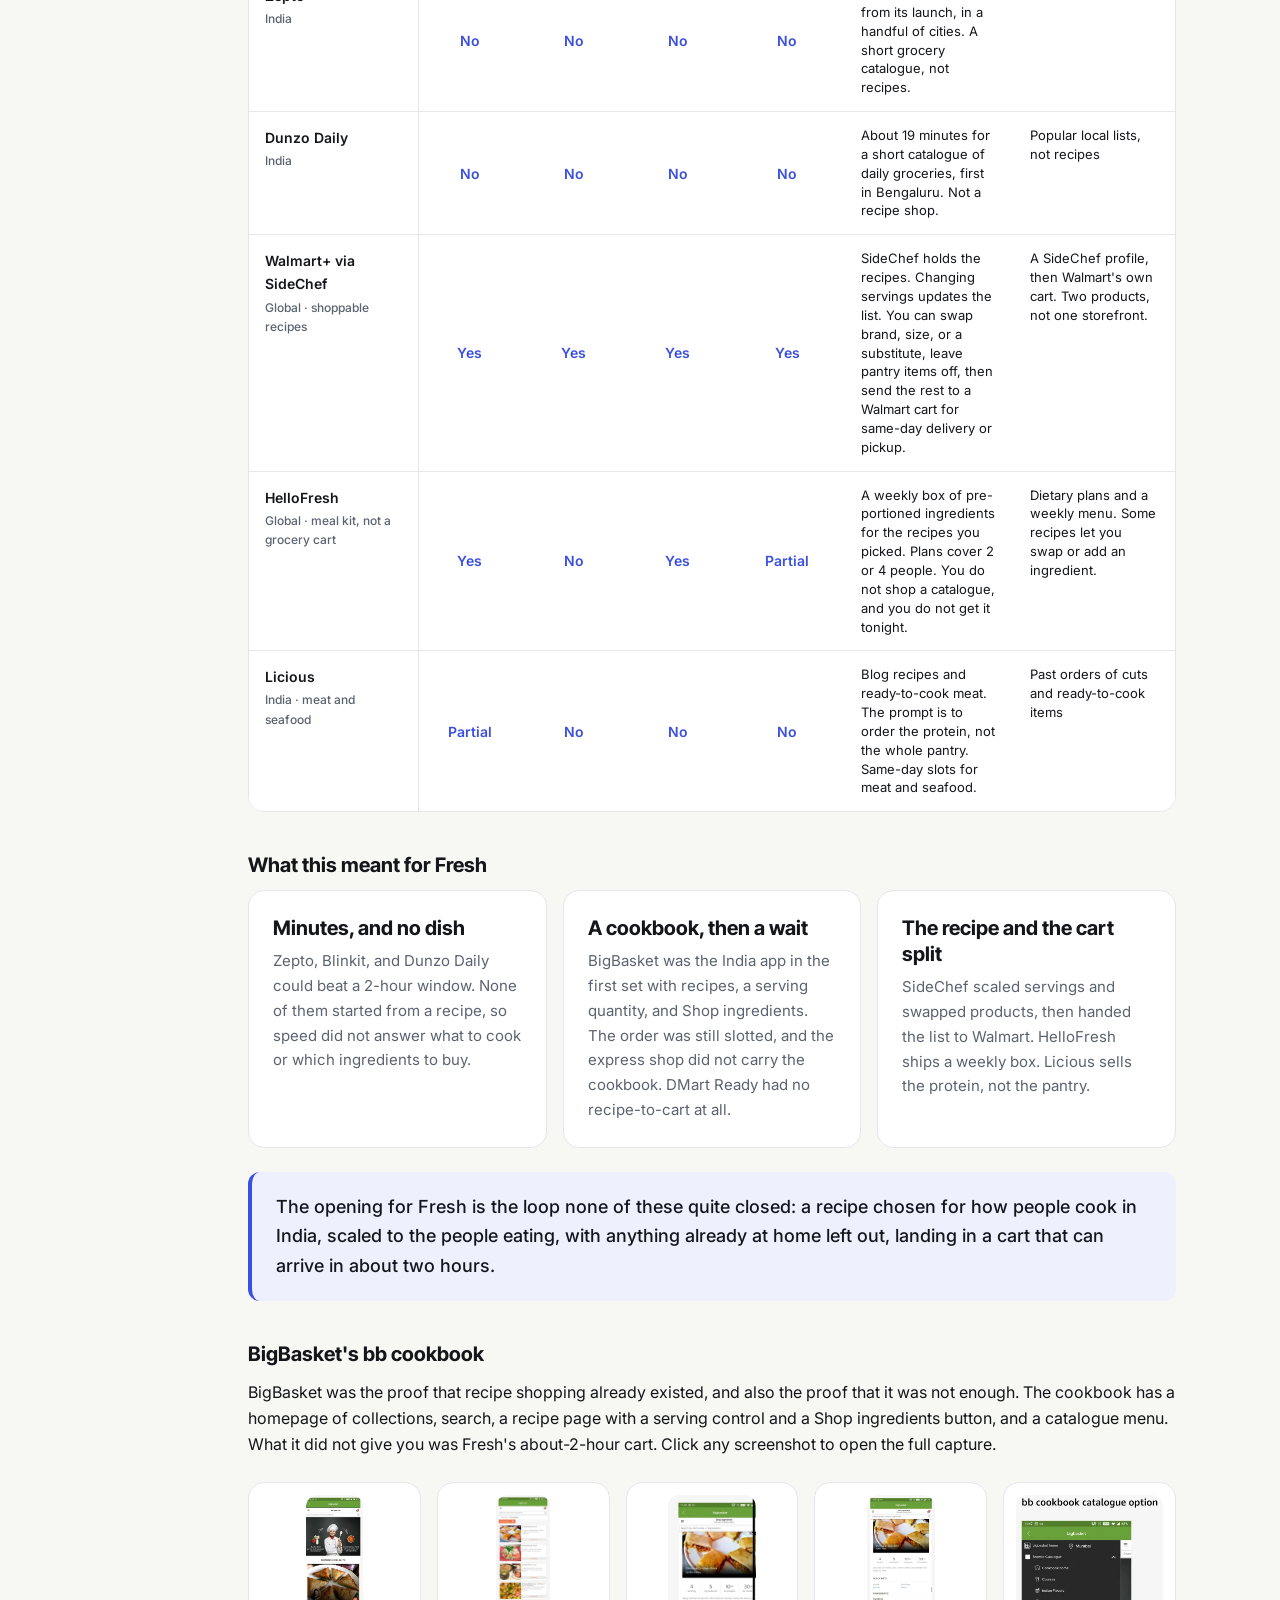
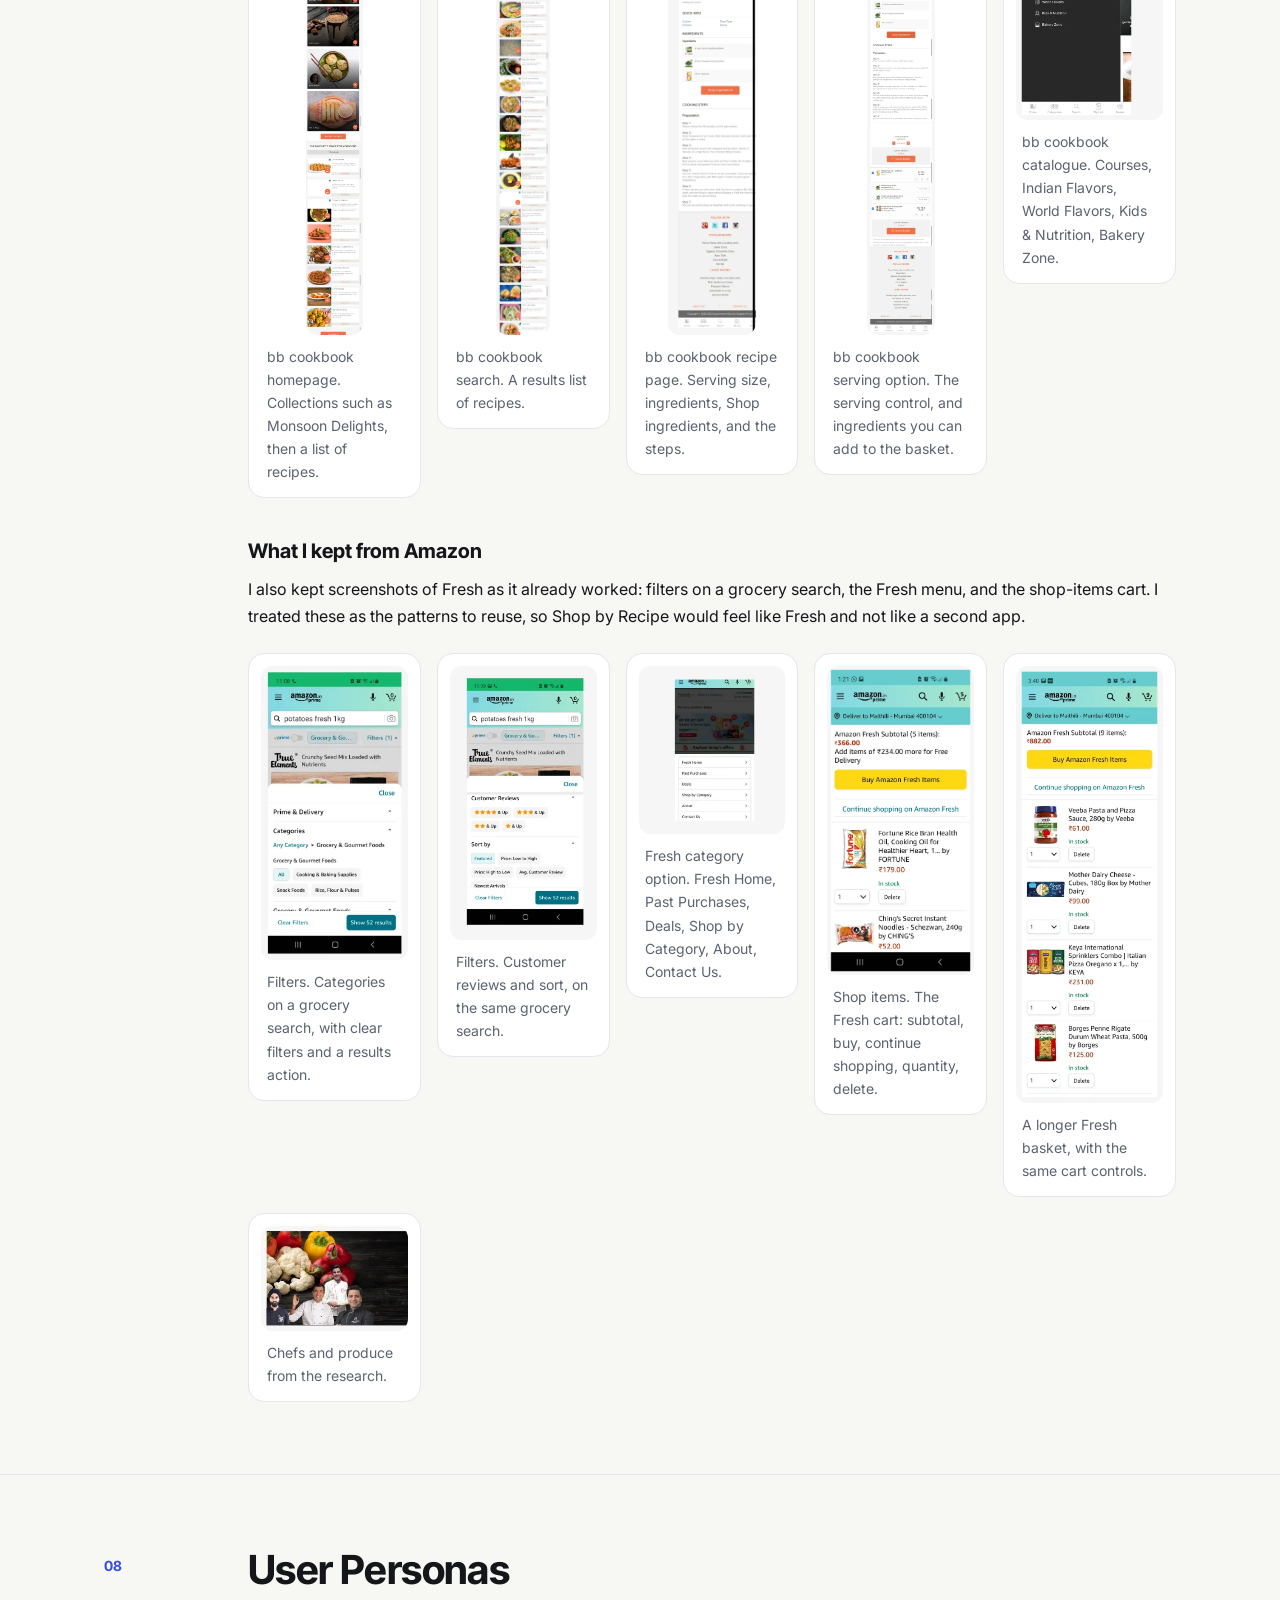
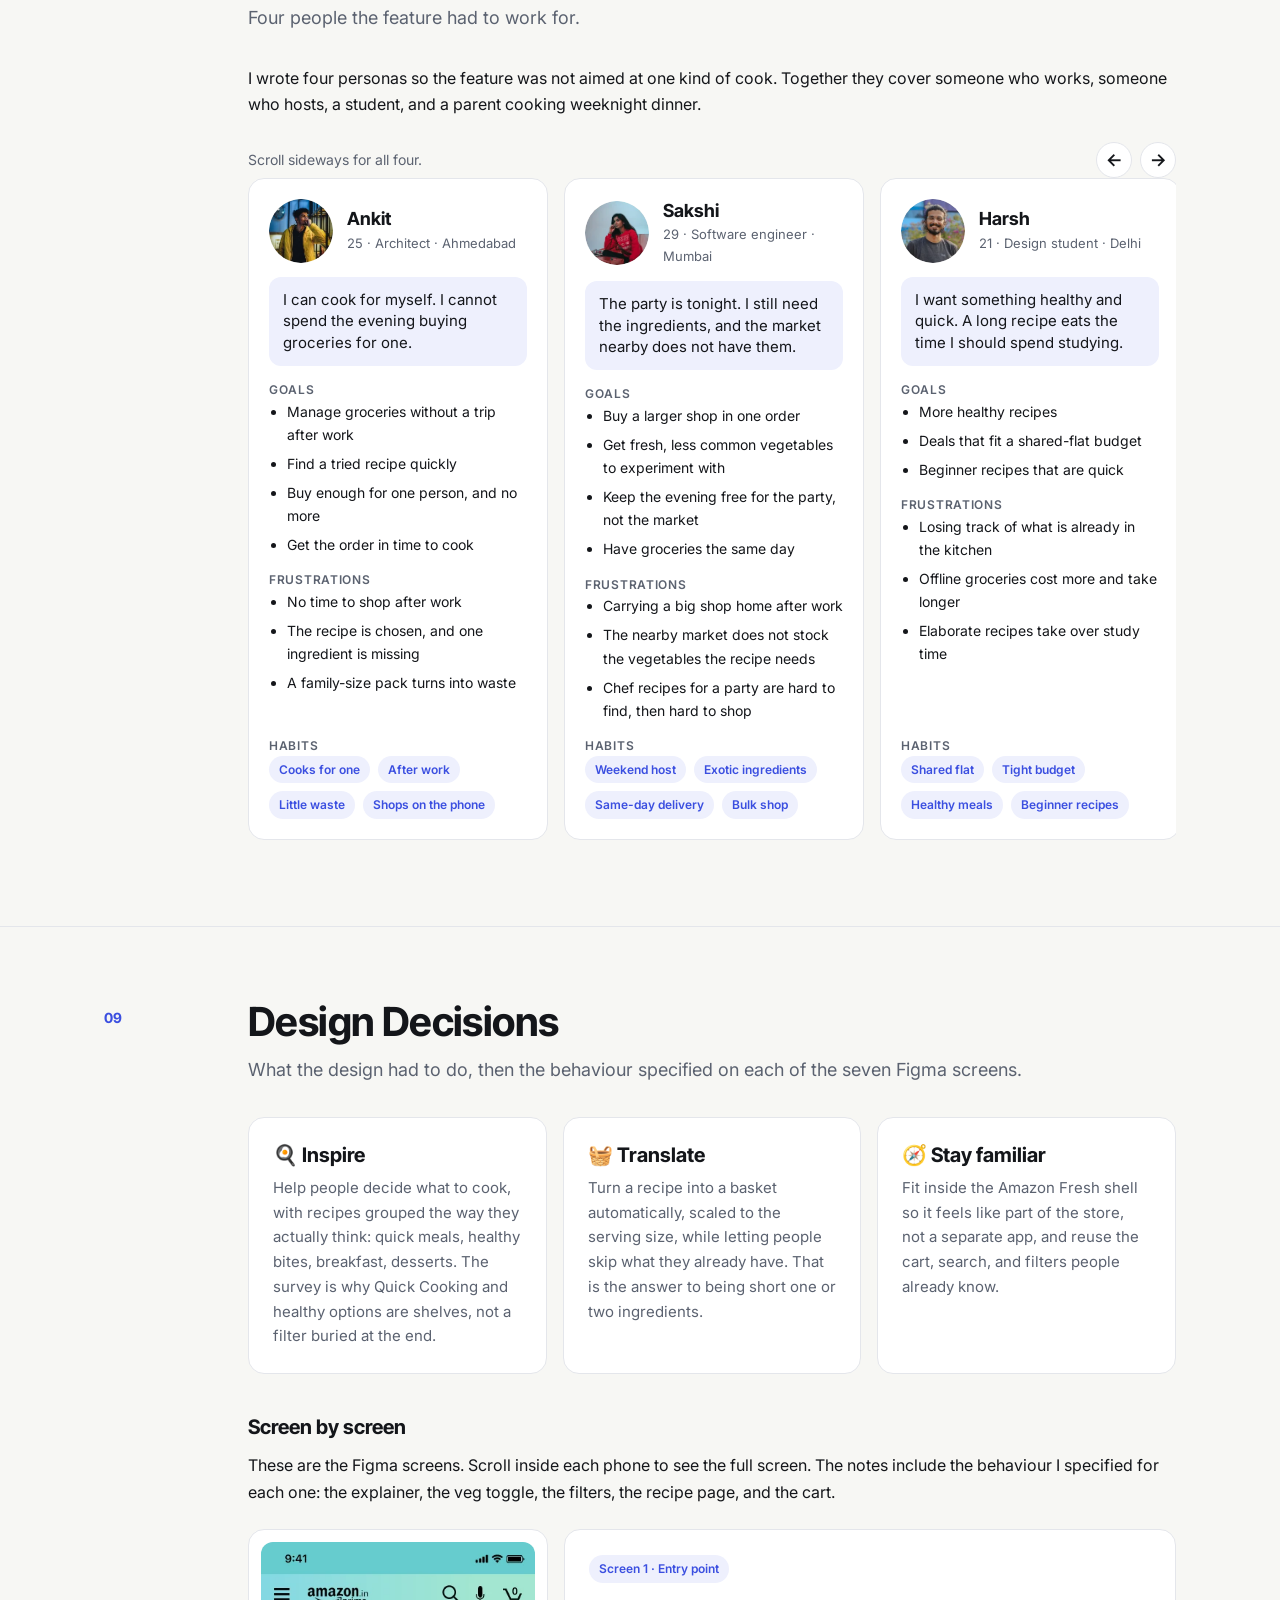
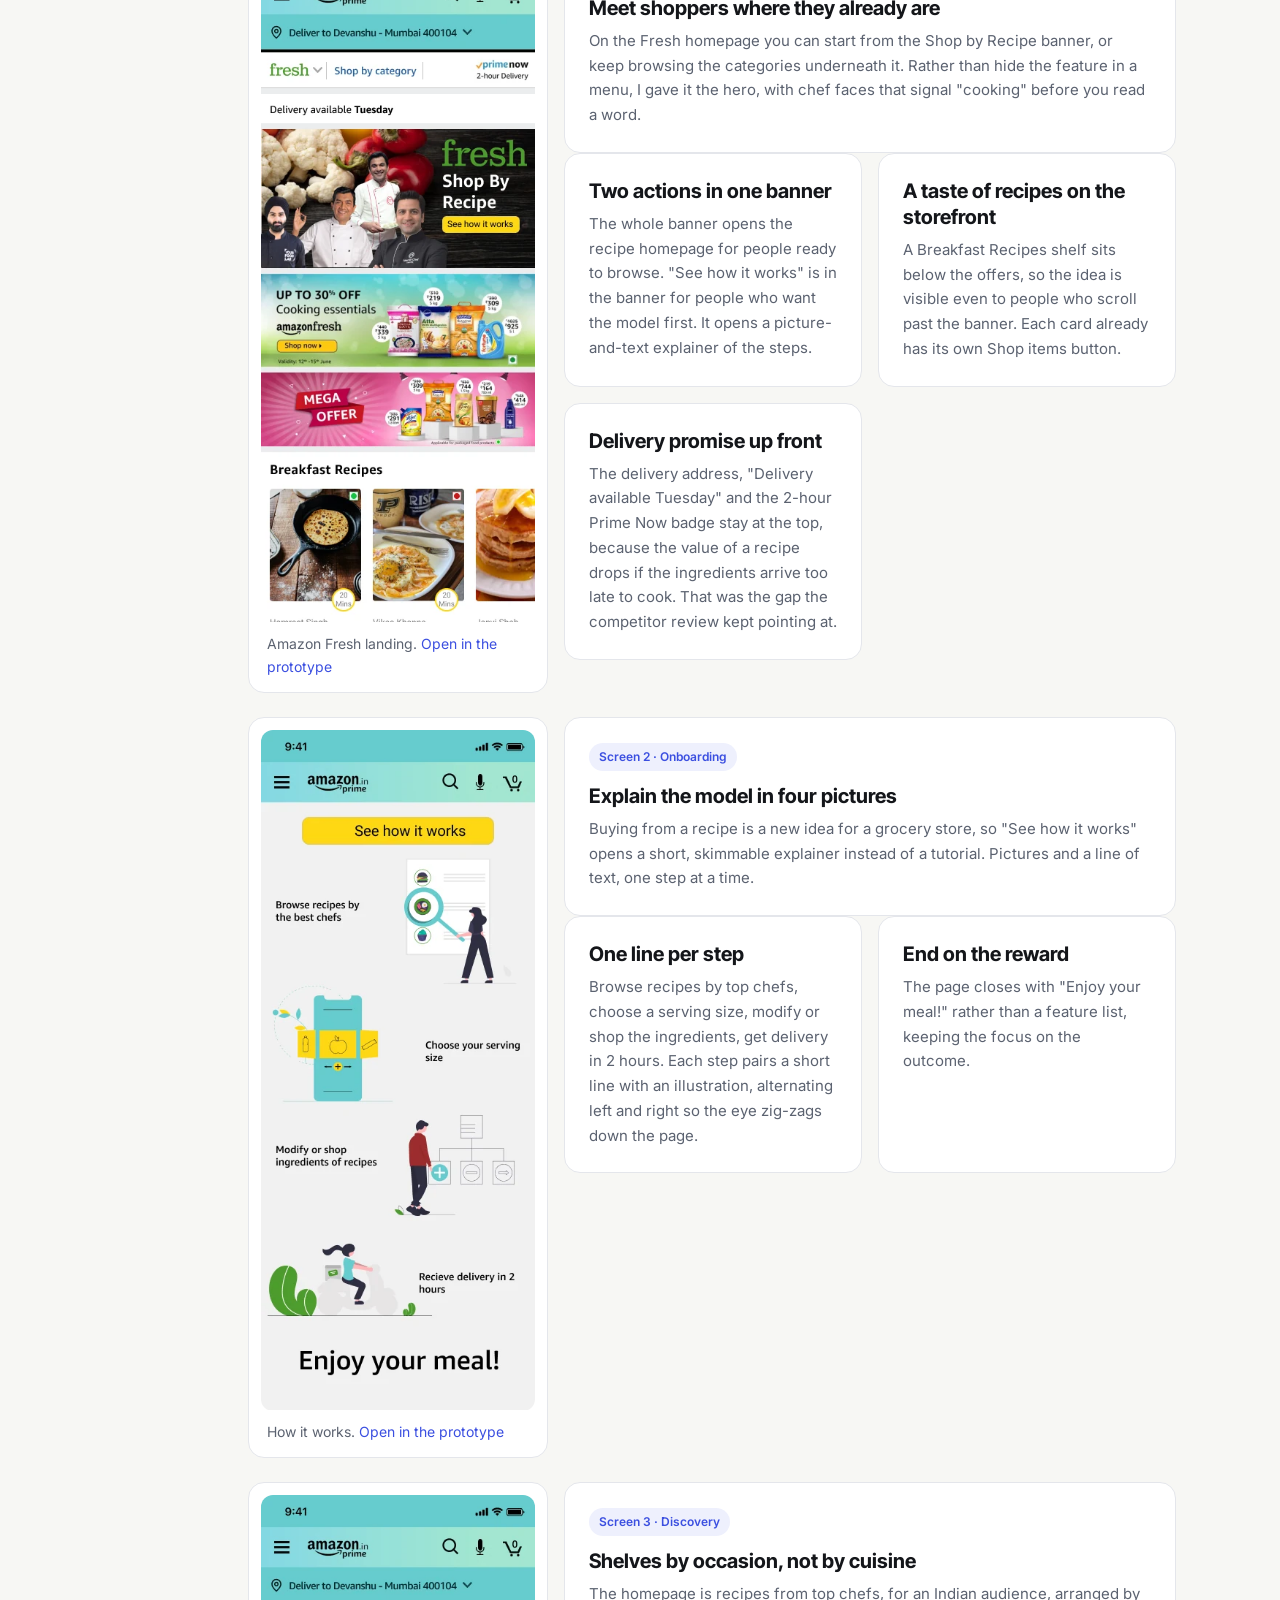
==== commit 1cf38895: "Proofread: spelling and grammar fixes" ====
--- a/index.html
+++ b/index.html
@@ -190,7 +190,7 @@
     <h3>What the research made clear</h3>
     <p>I did not want the feature to rest on a hunch about how people plan dinner. These are the points I designed around, and each one comes from the survey, the competitor review, or the personas further down the page.</p>
     <ul>
-      <li>People start from the meal. 67% of the people I surveyed find offline grocery shopping time consuming, and 58.3% find it difficult to choose recipes online.</li>
+      <li>People start from the meal. 67% of the people I surveyed find offline grocery shopping time-consuming, and 58.3% find it difficult to choose recipes online.</li>
       <li>A recipe is already a shopping list. The common story was missing one or two ingredients for an elaborate dish and making an extra trip.</li>
       <li>How much to buy depends on who is eating. Ankit needs enough for one person and cannot afford waste. Sakshi shops for a party. Meera cooks for a family of four on a weeknight.</li>
       <li>95.8% said they would rather shop for recipe ingredients with 2-hour delivery, so I designed the feature for Fresh, which already promised that speed.</li>
@@ -239,15 +239,15 @@
       <article class="card">
         <span class="tag">Working employees</span>
         <h3>Raj</h3>
-        <p><b>Background.</b> Raj has been working at the office since early morning and he likes to pre plan his meals in advance.</p>
-        <p><b>Pain point.</b> He hadn't prepared for dinner so he went online to find a recipe. Neither did he have enough ingredients at home nor did he have the time to go and buy.</p>
-        <p><b>Solution.</b> So he decided to use the "Shop by Recipe" feature from AmazonFresh to get ingredients of his favorite recipe.</p>
+        <p><b>Background.</b> Raj has been working at the office since early morning and he likes to pre-plan his meals in advance.</p>
+        <p><b>Pain point.</b> He hadn't prepared for dinner, so he went online to find a recipe. Neither did he have enough ingredients at home nor did he have the time to go and buy.</p>
+        <p><b>Solution.</b> So he decided to use the "Shop by Recipe" feature from Amazon Fresh to get ingredients for his favourite recipe.</p>
       </article>
       <article class="card">
         <span class="tag">Students staying away from home</span>
         <h3>Anjali</h3>
-        <p><b>Background.</b> Anjali lives in Mumbai with a group of 3 friends completing their Graduation.</p>
-        <p><b>Pain point.</b> Anjali plans a special Italian lunch the next day for a room mate, then realises the right recipe is not obvious.</p>
+        <p><b>Background.</b> Anjali lives in Mumbai with a group of 3 friends completing their graduation.</p>
+        <p><b>Pain point.</b> Anjali plans a special Italian lunch the next day for a roommate, then realises the right recipe is not obvious.</p>
         <p><b>Solution.</b> Anjali opens Amazon Fresh, finds the recipe the way a previous search did, and gets the ingredients at home while studying.</p>
       </article>
       <article class="card">
@@ -284,7 +284,7 @@
     <div class="grid g2">
       <div class="card"><h3>95.8%</h3><p>preferred shopping for recipe ingredients with 2-hour delivery.</p></div>
       <div class="card"><h3>73%</h3><p>want more Quick Cooking meal options.</p></div>
-      <div class="card"><h3>67%</h3><p>find offline shopping time consuming.</p></div>
+      <div class="card"><h3>67%</h3><p>find offline shopping time-consuming.</p></div>
       <div class="card"><h3>58.3%</h3><p>find it difficult to choose recipes online.</p></div>
     </div>
 
@@ -295,11 +295,11 @@
       <li>Most people follow recipes online.</li>
       <li>About half the people buy groceries from Amazon Fresh.</li>
       <li>Most people have insufficient ingredients for the required recipe at least once in a week.</li>
-      <li>Almost everyone would like to shop ingredients from their favorite chef's recipes.</li>
+      <li>Almost everyone would like to shop ingredients from their favourite chef's recipes.</li>
       <li>Most people choose to have more Quick Cooking and Calorie Conscious options.</li>
     </ul>
     <figure class="figure">
-      <a href="img/research-insights.webp"><img src="img/research-insights.webp" width="1100" height="619" alt="Five survey insights: most people follow recipes online; about half buy groceries from Amazon Fresh; most people have insufficient ingredients at least once a week; almost everyone would like to shop ingredients from a favorite chef's recipes; most people want more Quick Cooking and Calorie Conscious options."></a>
+      <a href="img/research-insights.webp"><img src="img/research-insights.webp" width="1100" height="619" alt="Five survey insights: most people follow recipes online; about half buy groceries from Amazon Fresh; most people have insufficient ingredients at least once a week; almost everyone would like to shop ingredients from a favourite chef's recipes; most people want more Quick Cooking and Calorie Conscious options."></a>
       <figcaption>Insight board from the survey.</figcaption>
     </figure>
   </div>
@@ -372,7 +372,7 @@
           <td class="mark no">No</td>
           <td class="mark no">No</td>
           <td class="mark no">No</td>
-          <td class="qual">About 10 minutes from its launch, in a handful of cities. A short grocery catalog, not recipes.</td>
+          <td class="qual">About 10 minutes from its launch, in a handful of cities. A short grocery catalogue, not recipes.</td>
           <td class="qual">Reorder</td>
         </tr>
         <tr>
@@ -381,7 +381,7 @@
           <td class="mark no">No</td>
           <td class="mark no">No</td>
           <td class="mark no">No</td>
-          <td class="qual">About 19 minutes for a short catalog of daily groceries, first in Bengaluru. Not a recipe shop.</td>
+          <td class="qual">About 19 minutes for a short catalogue of daily groceries, first in Bengaluru. Not a recipe shop.</td>
           <td class="qual">Popular local lists, not recipes</td>
         </tr>
         <tr>
@@ -399,7 +399,7 @@
           <td class="mark no">No</td>
           <td class="mark">Yes</td>
           <td class="mark partial">Partial</td>
-          <td class="qual">A weekly box of pre-portioned ingredients for the recipes you picked. Plans cover 2 or 4 people. You do not shop a catalog, and you do not get it tonight.</td>
+          <td class="qual">A weekly box of pre-portioned ingredients for the recipes you picked. Plans cover 2 or 4 people. You do not shop a catalogue, and you do not get it tonight.</td>
           <td class="qual">Dietary plans and a weekly menu. Some recipes let you swap or add an ingredient.</td>
         </tr>
         <tr>
@@ -699,7 +699,7 @@
 
     <div class="pair">
       <figure class="figure">
-        <div class="frame"><img src="img/04-search-results.webp" width="375" height="1270" alt="Search results for chinese recipes"></div>
+        <div class="frame"><img src="img/04-search-results.webp" width="375" height="1270" alt="Search results for Chinese recipes"></div>
         <figcaption>Recipe search results. <a href="walkthrough.html#search">Open in the prototype</a></figcaption>
       </figure>
       <div>
@@ -794,7 +794,7 @@
                   <li>Write a review.</li>
                   <li>Rate the recipe.</li>
                   <li>Share the recipe.</li>
-                  <li>Save to wish list.</li>
+                  <li>Save to wishlist.</li>
                 </ul>
               </li>
               <li>Filter recipes.</li>
@@ -839,7 +839,7 @@
 </div></section>
 
 <section class="cs-section" id="uikit"><div class="wrap">
-  <div class="head"><div class="num">11</div><div><h2>UI Kit</h2><p>The project's own visual language, shown as a specimen. These colors are sampled from the exported screens.</p></div></div>
+  <div class="head"><div class="num">11</div><div><h2>UI Kit</h2><p>The project's own visual language, shown as a specimen. These colours are sampled from the exported screens.</p></div></div>
   <div class="body">
     <p>Shop by Recipe sits in the Amazon.in Fresh shell, so the kit is that shell plus the pieces added for recipes: the yellow Shop items action, the occasion shelves, the Veg Only toggle, and the ingredient checklist. Hex values below are sampled from the Figma exports on this page. They describe this design, not a separate brand sheet.</p>
     <div class="swatches">
@@ -935,7 +935,7 @@
       <div class="card"><h3>Serving-size scaling</h3><p>Make the serving-size change update both the ingredient quantities and the basket, so the link between the two is visible while someone is deciding.</p></div>
     </div>
     <div class="grid g3">
-      <div class="card"><h3>Random recipe picker</h3><p>A spinning wheel for the night someone cannot decide. It gives the shelves a playful way to answer "you pick," and it is aimed at the 58.3% who already find choosing a recipe online difficult.</p></div>
+      <div class="card"><h3>Random recipe picker</h3><p>A spinning wheel for the night someone cannot decide. It gives the shelves a playful way to answer "you pick", and it is aimed at the 58.3% who already find choosing a recipe online difficult.</p></div>
       <div class="card"><h3>Voice assistant for the steps</h3><p>Step-by-step directions you can hear, including on a HomePod, Google Home, or Echo, so the phone does not have to sit on the counter while you cook.</p></div>
       <div class="card"><h3>Recipe collections</h3><p>Let people save recipes into their own groups, such as healthy recipes, kids' recipes, or desserts, and come back to them without searching again.</p></div>
     </div>
@@ -967,7 +967,7 @@
       <div class="metric"><div class="v">48</div><div class="l">People surveyed, aged 18 to 55</div><div class="n">Research</div></div>
       <div class="metric"><div class="v">95.8%</div><div class="l">Preferred shopping for recipe ingredients with 2-hour delivery</div><div class="n">Research</div></div>
       <div class="metric"><div class="v">73%</div><div class="l">Want more Quick Cooking meal options</div><div class="n">Research</div></div>
-      <div class="metric"><div class="v">67%</div><div class="l">Find offline shopping time consuming</div><div class="n">Research</div></div>
+      <div class="metric"><div class="v">67%</div><div class="l">Find offline shopping time-consuming</div><div class="n">Research</div></div>
     </div>
     <div class="grid g2">
       <div class="metric"><div class="v">58.3%</div><div class="l">Find it difficult to choose recipes online</div><div class="n">Research</div></div>
@@ -987,12 +987,12 @@
 
 <div class="cs-next"><div class="wrap">
   <div><small>Previous</small><a href="https://suvarnamyneni.github.io/imobile-case-study/">iMobile</a></div>
-  <div style="text-align:right"><small>Next project</small><a href="https://suvarnamyneni.github.io/my-exp-mira-case-study/">myEXP + Mira</a></div>
+  <div style="text-align:right"><small>Next project</small><a href="https://suvarnamyneni.github.io/my-exp-mira-case-study/">My eXp + Mira</a></div>
 </div></div>
 <footer class="sm-footer" role="contentinfo">
   <div class="sm-footer-inner">
     <p class="sm-footer-name">Suvarna Myneni</p>
-    <p class="sm-footer-role">Sr UX Designer · Hyderabad, India · Open to remote or Hyderabad roles</p>
+    <p class="sm-footer-role">AI-Native UX Designer · Hyderabad, India · Open to remote or Hyderabad roles</p>
     <nav class="sm-footer-links" aria-label="Footer">
       <a href="https://suvarnamyneni.github.io/">Portfolio home</a>
       <a href="mailto:suvarnamyneni@gmail.com">suvarnamyneni@gmail.com</a>
